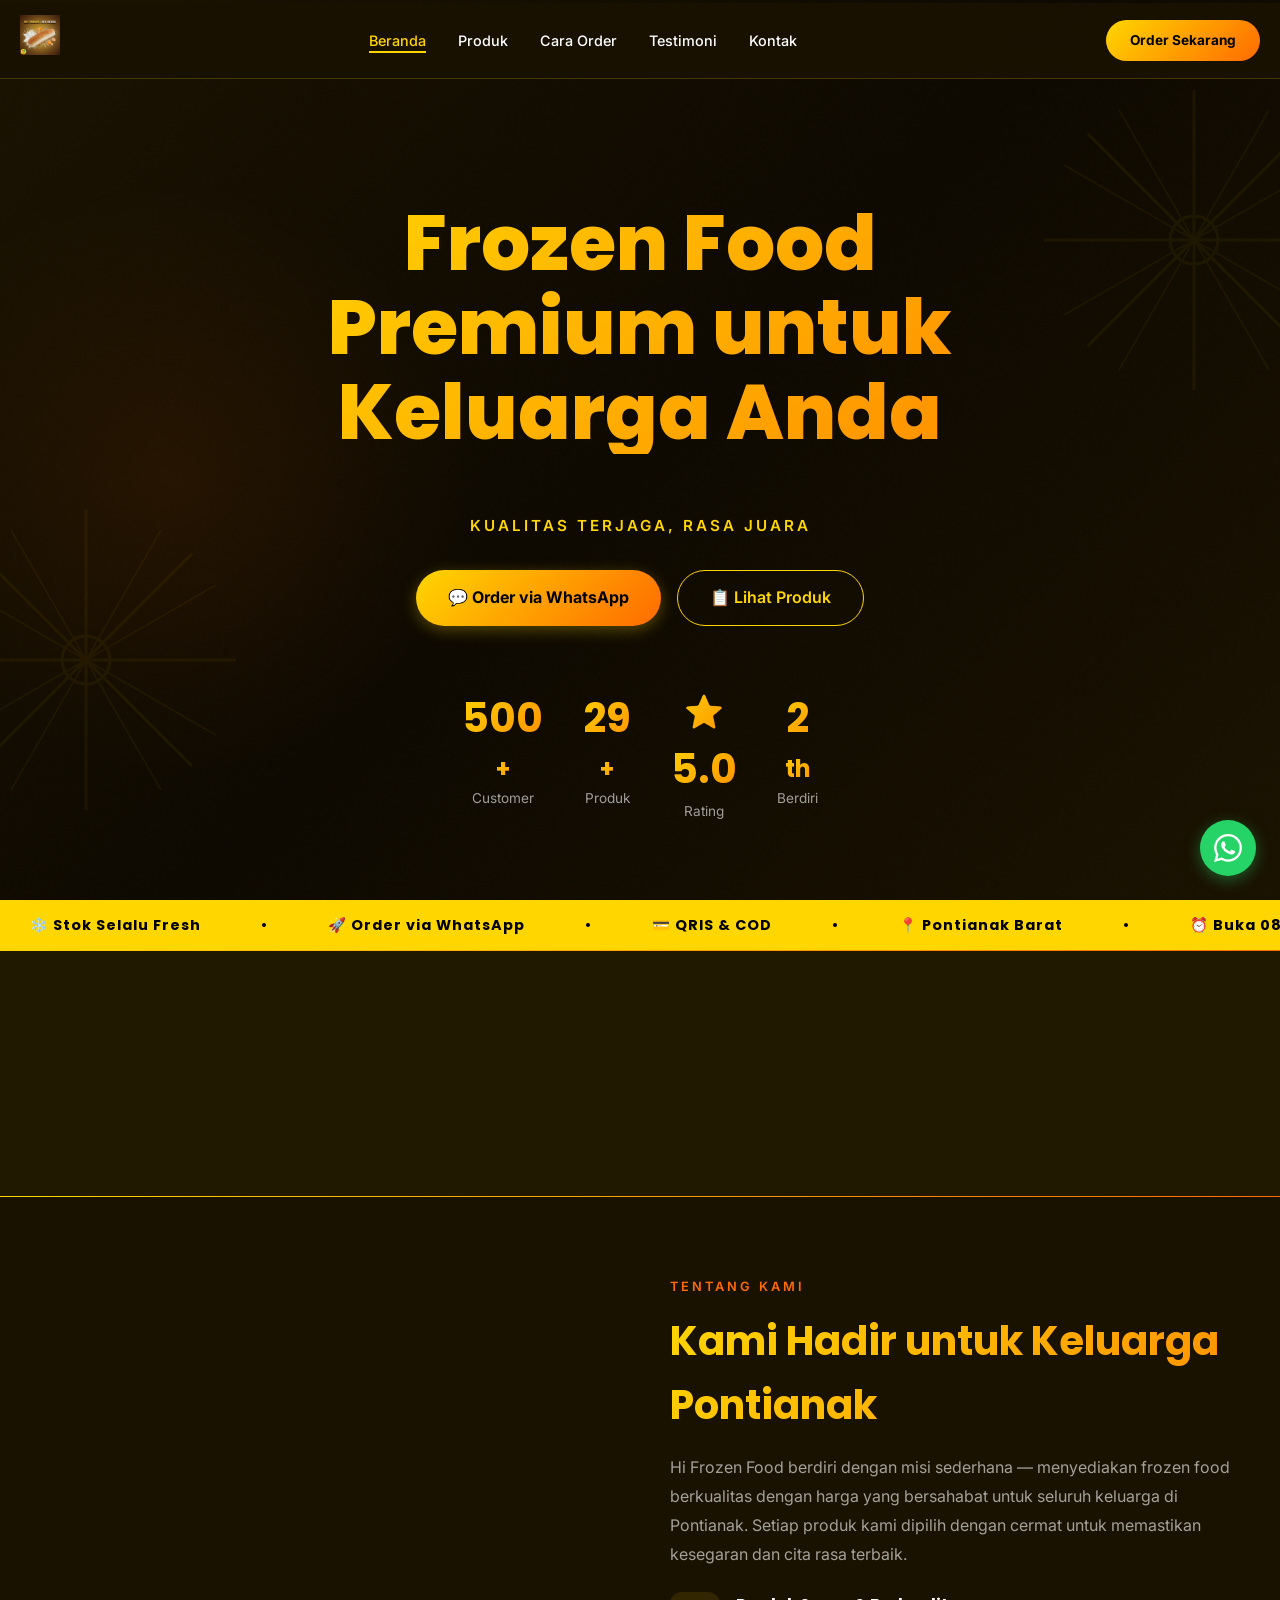
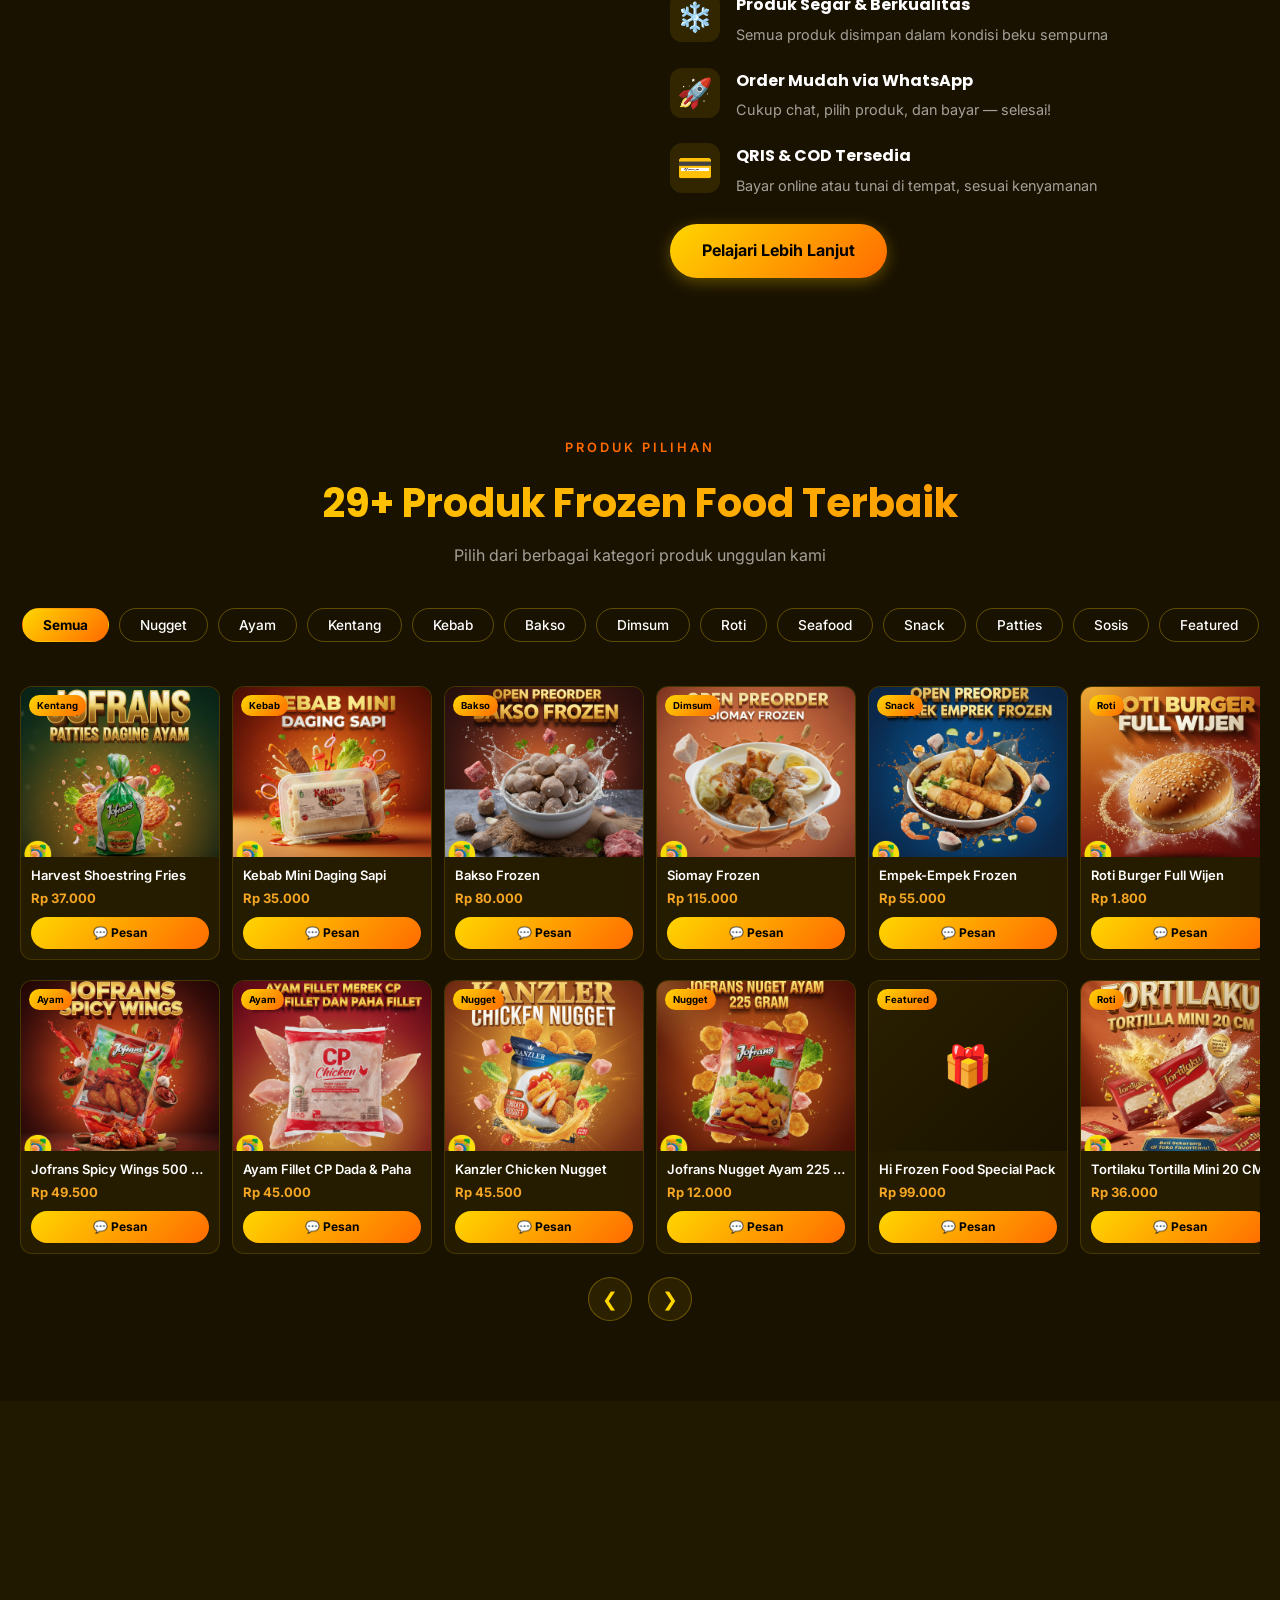
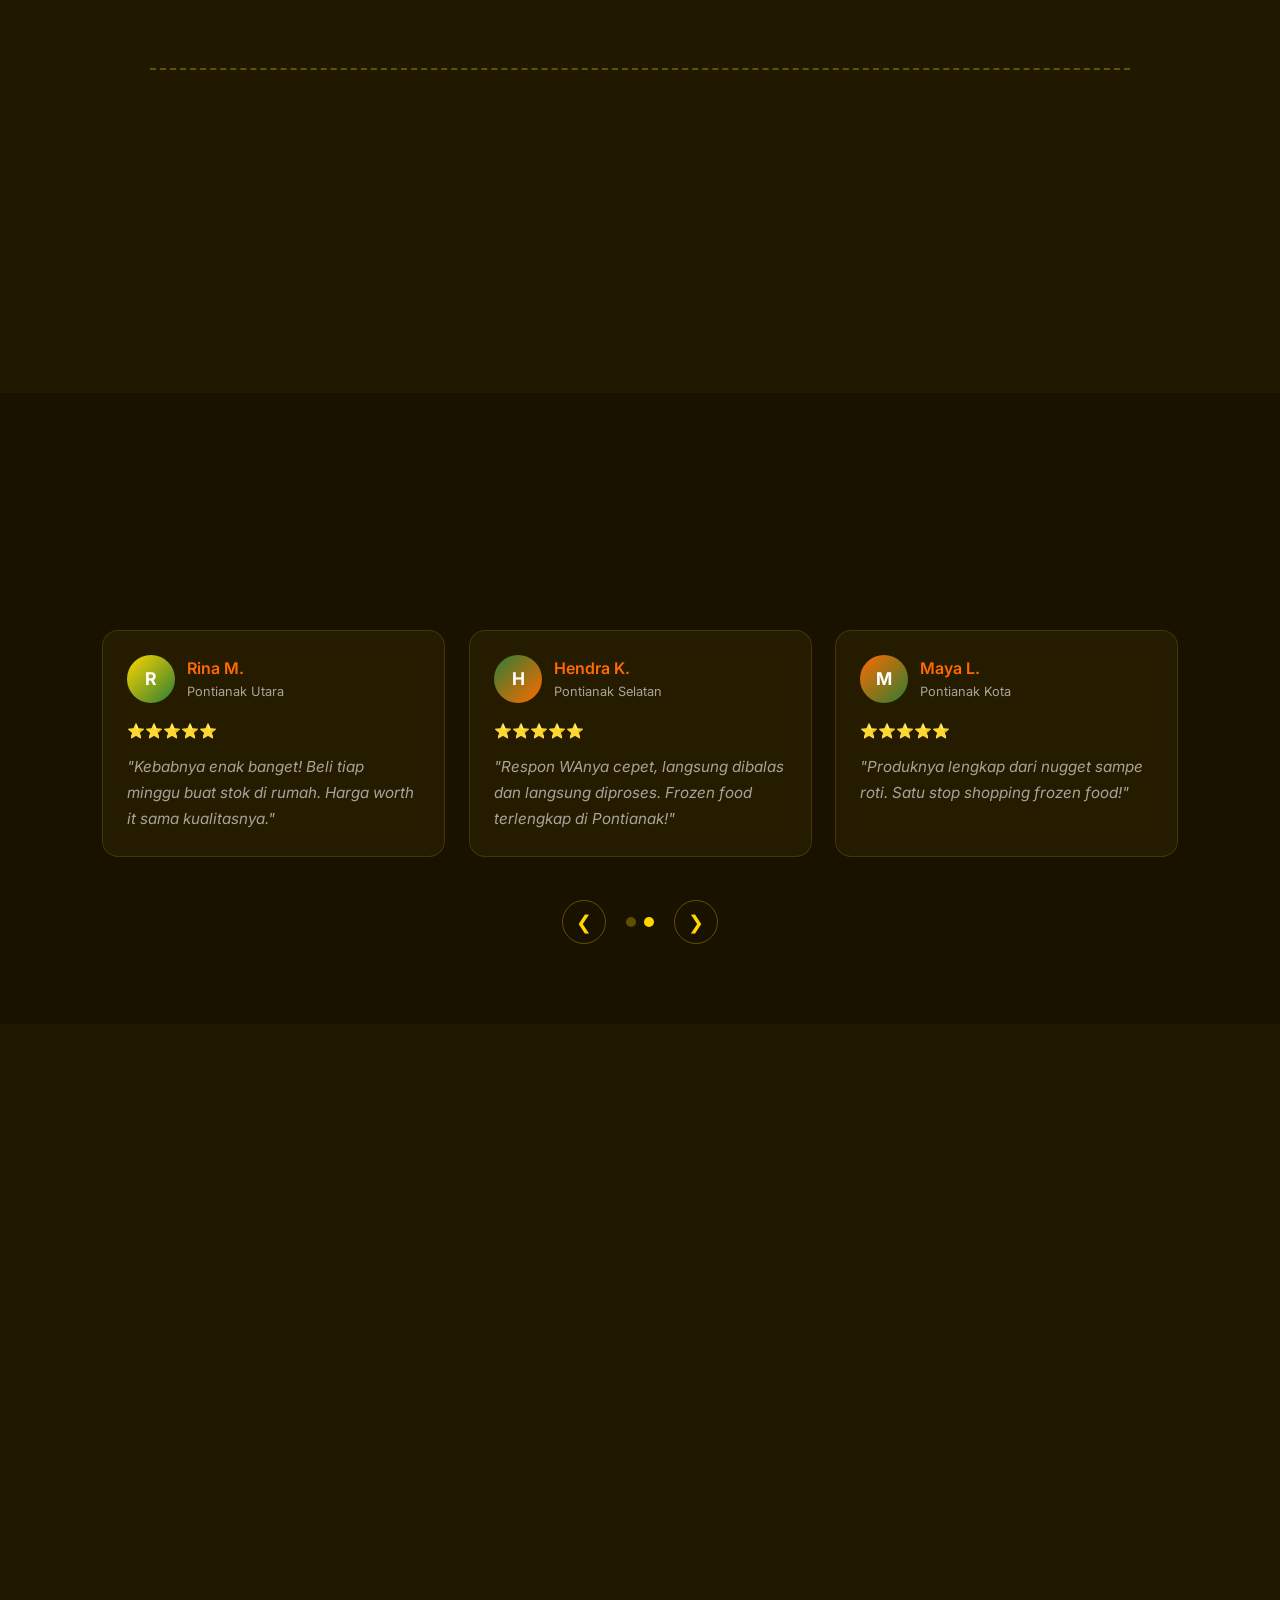
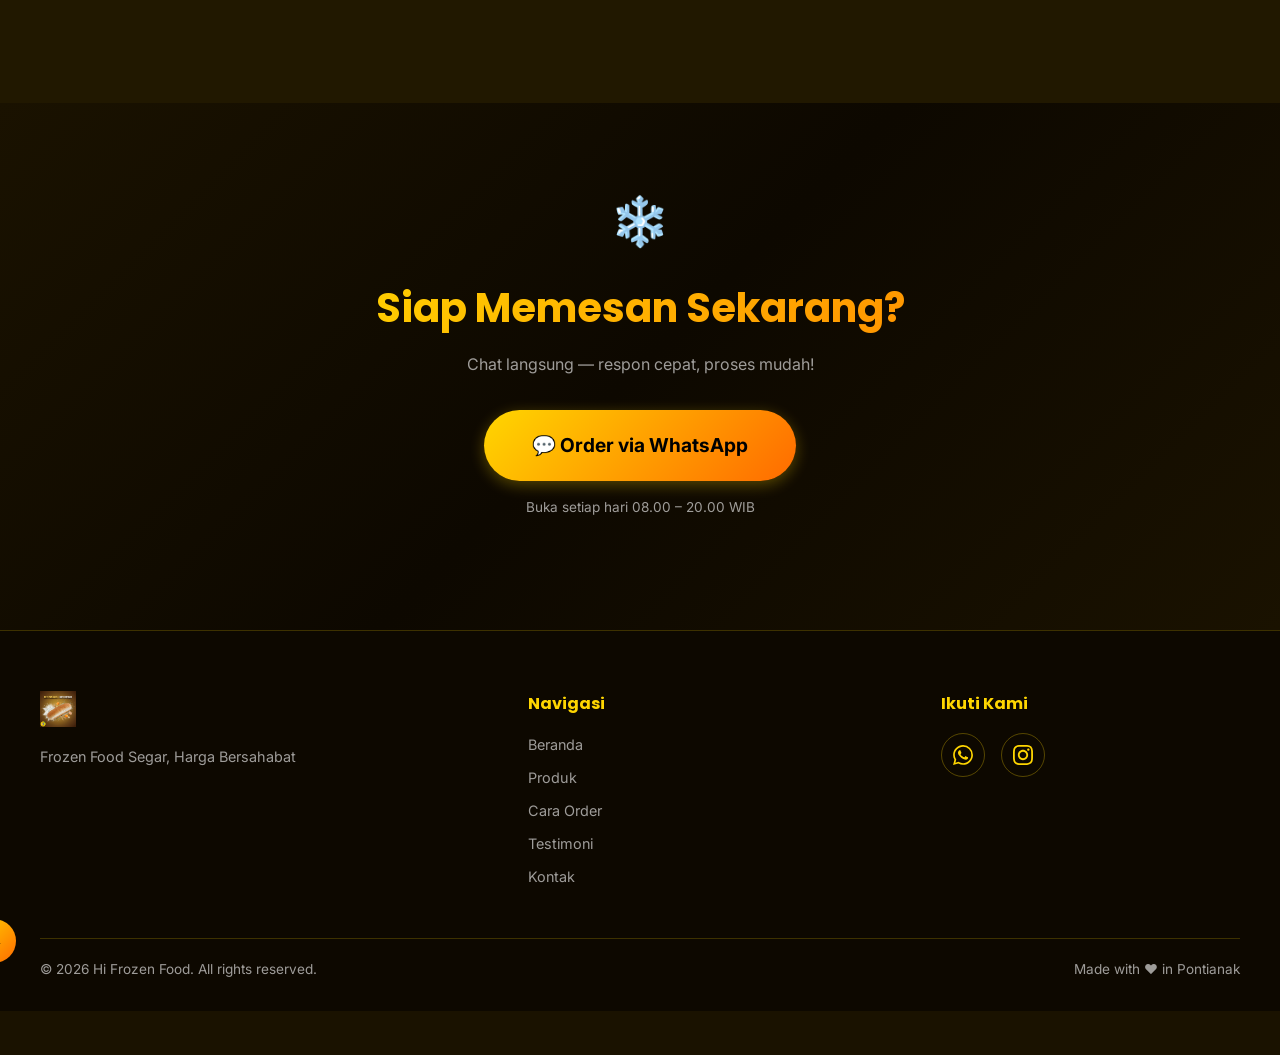
==== index.html @ d36ede6b "feat: initial release Hi Frozen Food website" ====
<!DOCTYPE html>
<html lang="id">
<head>
  <meta charset="UTF-8">
  <meta name="viewport" content="width=device-width, initial-scale=1.0">
  <title>Hi Frozen Food | Frozen Food Segar, Harga Bersahabat — Pontianak</title>
  <meta name="description" content="Hi Frozen Food Pontianak — Frozen food premium segar berkualitas, harga bersahabat. Order via WhatsApp, bayar QRIS atau COD. Buka setiap hari 08.00-20.00 WIB.">
  <meta name="keywords" content="frozen food pontianak, frozen food murah, nugget pontianak, kebab frozen, sosis, dimsum, order whatsapp">
  <meta property="og:title" content="Hi Frozen Food Pontianak">
  <meta property="og:description" content="Frozen Food Premium untuk Keluarga Anda — Segar, Berkualitas, Harga Bersahabat">
  <meta property="og:type" content="website">
  <link rel="canonical" href="https://hifrozenfood.github.io">
  <link rel="icon" href="data:image/svg+xml,<svg xmlns='http://www.w3.org/2000/svg' viewBox='0 0 100 100'><text y='.9em' font-size='90'>❄️</text></svg>">
  <link rel="preconnect" href="https://fonts.googleapis.com">
  <link rel="preconnect" href="https://fonts.gstatic.com" crossorigin>
  <link href="https://fonts.googleapis.com/css2?family=Poppins:wght@600;700;800&family=Inter:wght@400;500&display=swap" rel="stylesheet">
  <link rel="stylesheet" href="assets/css/main.css">
  <link rel="stylesheet" href="assets/css/animations.css">
  <link rel="stylesheet" href="assets/css/navbar.css">
  <link rel="stylesheet" href="assets/css/hero.css">
  <link rel="stylesheet" href="assets/css/about.css">
  <link rel="stylesheet" href="assets/css/products.css">
  <link rel="stylesheet" href="assets/css/howto.css">
  <link rel="stylesheet" href="assets/css/testimonial.css">
  <link rel="stylesheet" href="assets/css/contact.css">
  <link rel="stylesheet" href="assets/css/footer.css">

</head>

<body>

  <!-- Scroll Progress Bar -->
  <div class="scroll-progress" id="scrollProgress"></div>

  <!-- Loading Screen -->
  <div class="loading-screen" id="loadingScreen">
    <div class="loading-logo"><img src="assets/images/logo.png" alt="Hi Frozen Food"></div>
    <div class="loading-bar-track">
      <div class="loading-bar-fill"></div>
    </div>
  </div>

  <!-- Mobile Menu -->
  <div class="mobile-menu" id="mobileMenu">
    <a href="#hero" onclick="closeMobileMenu()">Beranda</a>
    <a href="#produk" onclick="closeMobileMenu()">Produk</a>
    <a href="#caraorder" onclick="closeMobileMenu()">Cara Order</a>
    <a href="#testimoni" onclick="closeMobileMenu()">Testimoni</a>
    <a href="#kontak" onclick="closeMobileMenu()">Kontak</a>
    <a class="nav-cta" href="https://wa.me/6285245585908?text=Halo%20Hi%20Frozen%20Food!%20Saya%20mau%20pesan" target="_blank" onclick="closeMobileMenu()">Order Sekarang</a>
  </div>

  <!-- Navbar -->
  <nav class="navbar" id="navbar">
    <div class="container">
      <a href="#hero" class="nav-logo"><img src="assets/images/logo.png" alt="Hi Frozen Food"></a>
      <ul class="nav-menu">
        <li><a href="#hero" class="active">Beranda</a></li>
        <li><a href="#produk">Produk</a></li>
        <li><a href="#caraorder">Cara Order</a></li>
        <li><a href="#testimoni">Testimoni</a></li>
        <li><a href="#kontak">Kontak</a></li>
      </ul>
      <a class="nav-cta" href="https://wa.me/6285245585908?text=Halo%20Hi%20Frozen%20Food!%20Saya%20mau%20pesan" target="_blank">Order Sekarang</a>
      <div class="hamburger" id="hamburger" onclick="toggleMobileMenu()">
        <span></span>
        <span></span>
        <span></span>
      </div>
    </div>
  </nav>

  <!-- Hero Section -->
  <section class="hero" id="hero">
    <!-- Snowflakes -->
    <svg class="snowflake-decor top-right" viewBox="0 0 100 100" fill="none" xmlns="http://www.w3.org/2000/svg">
      <path d="M50 0v100M0 50h100M14.6 14.6l70.7 70.7M85.3 14.6L14.6 85.3" stroke="#FFD600" stroke-width="1"/>
      <path d="M25 6.7l25 43.3M75 6.7L50 50M93.3 25L50 50M93.3 75L50 50M75 93.3L50 50M25 93.3l25-43.3M6.7 75l43.3-25M6.7 25l43.3 25" stroke="#FFD600" stroke-width="0.5"/>
      <circle cx="50" cy="50" r="8" stroke="#FFD600" stroke-width="1"/>
    </svg>
    <svg class="snowflake-decor bottom-left" viewBox="0 0 100 100" fill="none" xmlns="http://www.w3.org/2000/svg">
      <path d="M50 0v100M0 50h100M14.6 14.6l70.7 70.7M85.3 14.6L14.6 85.3" stroke="#FFD600" stroke-width="1"/>
      <path d="M25 6.7l25 43.3M75 6.7L50 50M93.3 25L50 50M93.3 75L50 50M75 93.3L50 50M25 93.3l25-43.3M6.7 75l43.3-25M6.7 25l43.3 25" stroke="#FFD600" stroke-width="0.5"/>
      <circle cx="50" cy="50" r="8" stroke="#FFD600" stroke-width="1"/>
    </svg>

    <!-- Particles -->
    <div class="particles-container" id="particles"></div>

    <!-- Hero Content -->
    <div class="hero-content">
      <div class="hero-badge">🏪 Pontianak's Trusted Frozen Food</div>
      <h1>Frozen Food Premium untuk Keluarga Anda</h1>
      <p class="hero-sub" id="heroTagline">Frozen Food Segar, Harga Bersahabat</p>
      <p class="hero-sub2">KUALITAS TERJAGA, RASA JUARA</p>
      <div class="hero-buttons">
        <a class="btn-primary" href="https://wa.me/6285245585908?text=Halo%20Hi%20Frozen%20Food!%20Saya%20mau%20pesan" target="_blank">💬 Order via WhatsApp</a>
        <a class="btn-secondary" href="#produk">📋 Lihat Produk</a>
      </div>
    </div>

    <!-- Hero Stats -->
    <div class="hero-stats">
      <div class="hero-stat">
        <span class="hero-stat-number" data-target="500">0</span><span class="hero-stat-number hero-stat-suffix">+</span>
        <div class="hero-stat-label">Customer</div>
      </div>
      <div class="hero-stat">
        <span class="hero-stat-number" data-target="29">0</span><span class="hero-stat-number hero-stat-suffix">+</span>
        <div class="hero-stat-label">Produk</div>
      </div>
      <div class="hero-stat">
        <span class="hero-stat-number hero-stat-icon">⭐ </span><span class="hero-stat-number" data-target="5" data-decimal="true">0</span>
        <div class="hero-stat-label">Rating</div>
      </div>
      <div class="hero-stat">
        <span class="hero-stat-number" data-target="2">0</span><span class="hero-stat-number hero-stat-suffix">th</span>
        <div class="hero-stat-label">Berdiri</div>
      </div>
    </div>
  </section>

  <!-- Promo Marquee -->
  <div class="marquee">
    <div class="marquee-track">
      <span class="marquee-item">❄️ Stok Selalu Fresh</span>
      <span class="marquee-item">•</span>
      <span class="marquee-item">🚀 Order via WhatsApp</span>
      <span class="marquee-item">•</span>
      <span class="marquee-item">💳 QRIS & COD</span>
      <span class="marquee-item">•</span>
      <span class="marquee-item">📍 Pontianak Barat</span>
      <span class="marquee-item">•</span>
      <span class="marquee-item">⏰ Buka 08.00-20.00</span>
      <span class="marquee-item">•</span>
      <span class="marquee-item">⭐ Rating 5.0</span>
      <span class="marquee-item">•</span>
      <span class="marquee-item">❄️ Stok Selalu Fresh</span>
      <span class="marquee-item">•</span>
      <span class="marquee-item">🚀 Order via WhatsApp</span>
      <span class="marquee-item">•</span>
      <span class="marquee-item">💳 QRIS & COD</span>
      <span class="marquee-item">•</span>
      <span class="marquee-item">📍 Pontianak Barat</span>
      <span class="marquee-item">•</span>
      <span class="marquee-item">⏰ Buka 08.00-20.00</span>
      <span class="marquee-item">•</span>
      <span class="marquee-item">⭐ Rating 5.0</span>
      <span class="marquee-item">•</span>
    </div>
  </div>

  <!-- Stats / Social Proof -->
  <section class="stats-section" id="stats">
    <div class="stats-grid">
      <div class="stat-item reveal">
        <span class="stat-number" data-target="500">0</span>
        <div class="stat-label">Customer Puas</div>
      </div>
      <div class="stat-item reveal">
        <span class="stat-number" data-target="29">0</span>
        <div class="stat-label">Produk Tersedia</div>
      </div>
      <div class="stat-item reveal">
        <span class="stat-number stat-star">⭐ </span><span class="stat-number stat-inline" data-target="5" data-decimal="true">0</span>
        <div class="stat-label">Rating Google</div>
      </div>
      <div class="stat-item reveal">
        <span class="stat-number" data-target="2">0</span>
        <div class="stat-label">Tahun Berdiri</div>
      </div>
    </div>
  </section>

  <!-- Tentang Kami -->
  <section class="about-section" id="tentang">
    <div class="container">
      <div class="about-visual">
        <div class="about-card-float card-1 reveal">
          <img src="assets/images/1.png" alt="Harvest Shoestring Fries" loading="lazy">
        </div>
        <div class="about-card-float card-2 reveal">
          <img src="assets/images/4.png" alt="Kebab Mini" loading="lazy">
        </div>
        <div class="about-card-float card-3 reveal">
          <img src="assets/images/14.png" alt="Ayam Fillet" loading="lazy">
        </div>
      </div>
      <div class="about-content reveal">
        <span class="section-label">Tentang Kami</span>
        <h2>Kami Hadir untuk Keluarga Pontianak</h2>
        <p>Hi Frozen Food berdiri dengan misi sederhana — menyediakan frozen food berkualitas dengan harga yang bersahabat untuk seluruh keluarga di Pontianak. Setiap produk kami dipilih dengan cermat untuk memastikan kesegaran dan cita rasa terbaik.</p>
        <div class="about-features">
          <div class="about-feature">
            <div class="about-feature-icon">❄️</div>
            <div>
              <h4>Produk Segar & Berkualitas</h4>
              <p>Semua produk disimpan dalam kondisi beku sempurna</p>
            </div>
          </div>
          <div class="about-feature">
            <div class="about-feature-icon">🚀</div>
            <div>
              <h4>Order Mudah via WhatsApp</h4>
              <p>Cukup chat, pilih produk, dan bayar — selesai!</p>
            </div>
          </div>
          <div class="about-feature">
            <div class="about-feature-icon">💳</div>
            <div>
              <h4>QRIS & COD Tersedia</h4>
              <p>Bayar online atau tunai di tempat, sesuai kenyamanan</p>
            </div>
          </div>
        </div>
        <br>
        <a class="btn-primary" href="#produk">Pelajari Lebih Lanjut</a>
      </div>
    </div>
  </section>

  <!-- Produk Kami -->
  <section class="products-section" id="produk">
    <div class="container">
      <div class="section-header reveal">
        <span class="section-label">Produk Pilihan</span>
        <h2>29+ Produk Frozen Food Terbaik</h2>
        <p class="section-sub">Pilih dari berbagai kategori produk unggulan kami</p>
      </div>

      <div class="filter-tabs reveal">
        <button class="filter-tab active" data-filter="all">Semua</button>
        <button class="filter-tab" data-filter="nugget">Nugget</button>
        <button class="filter-tab" data-filter="ayam">Ayam</button>
        <button class="filter-tab" data-filter="kentang">Kentang</button>
        <button class="filter-tab" data-filter="kebab">Kebab</button>
        <button class="filter-tab" data-filter="bakso">Bakso</button>
        <button class="filter-tab" data-filter="dimsum">Dimsum</button>
        <button class="filter-tab" data-filter="roti">Roti</button>
        <button class="filter-tab" data-filter="seafood">Seafood</button>
        <button class="filter-tab" data-filter="snack">Snack</button>
        <button class="filter-tab" data-filter="patties">Patties</button>
        <button class="filter-tab" data-filter="sosis">Sosis</button>
        <button class="filter-tab" data-filter="featured">Featured</button>
      </div>

      <div class="product-grid" id="productGrid">
        <div class="product-row" id="productRow1">
        <!-- Product 1 -->
        <div class="product-card reveal" data-category="kentang">
          <div class="product-image-wrap">
            <img src="assets/images/1.png" alt="Harvest Shoestring Fries" loading="lazy">
            <span class="product-badge">Kentang</span>
            <div class="product-overlay">
              <a class="product-overlay-btn" href="https://wa.me/6285245585908?text=Halo%20Hi%20Frozen%20Food!%20Saya%20mau%20pesan%20Harvest%20Shoestring%20Fries" target="_blank">Pesan Sekarang</a>
            </div>
          </div>
          <div class="product-name">Harvest Shoestring Fries</div>
          <div class="product-price">Rp 37.000</div>
          <a class="product-btn" href="https://wa.me/6285245585908?text=Halo%20Hi%20Frozen%20Food!%20Saya%20mau%20pesan%20Harvest%20Shoestring%20Fries" target="_blank">💬 Pesan</a>
        </div>

        <!-- Product 2 -->
        <div class="product-card reveal" data-category="kebab">
          <div class="product-image-wrap">
            <img src="assets/images/4.png" alt="Kebab Mini Daging Sapi" loading="lazy">
            <span class="product-badge">Kebab</span>
            <div class="product-overlay">
              <a class="product-overlay-btn" href="https://wa.me/6285245585908?text=Halo%20Hi%20Frozen%20Food!%20Saya%20mau%20pesan%20Kebab%20Mini%20Daging%20Sapi" target="_blank">Pesan Sekarang</a>
            </div>
          </div>
          <div class="product-name">Kebab Mini Daging Sapi</div>
          <div class="product-price">Rp 35.000</div>
          <a class="product-btn" href="https://wa.me/6285245585908?text=Halo%20Hi%20Frozen%20Food!%20Saya%20mau%20pesan%20Kebab%20Mini%20Daging%20Sapi" target="_blank">💬 Pesan</a>
        </div>

        <!-- Product 3 -->
        <div class="product-card reveal" data-category="bakso">
          <div class="product-image-wrap">
            <img src="assets/images/13.png" alt="Bakso Frozen" loading="lazy">
            <span class="product-badge">Bakso</span>
            <div class="product-overlay">
              <a class="product-overlay-btn" href="https://wa.me/6285245585908?text=Halo%20Hi%20Frozen%20Food!%20Saya%20mau%20pesan%20Bakso%20Frozen" target="_blank">Pesan Sekarang</a>
            </div>
          </div>
          <div class="product-name">Bakso Frozen</div>
          <div class="product-price">Rp 80.000</div>
          <a class="product-btn" href="https://wa.me/6285245585908?text=Halo%20Hi%20Frozen%20Food!%20Saya%20mau%20pesan%20Bakso%20Frozen" target="_blank">💬 Pesan</a>
        </div>

        <!-- Product 4 -->
        <div class="product-card reveal" data-category="dimsum">
          <div class="product-image-wrap">
            <img src="assets/images/12.png" alt="Siomay Frozen" loading="lazy">
            <span class="product-badge">Dimsum</span>
            <div class="product-overlay">
              <a class="product-overlay-btn" href="https://wa.me/6285245585908?text=Halo%20Hi%20Frozen%20Food!%20Saya%20mau%20pesan%20Siomay%20Frozen" target="_blank">Pesan Sekarang</a>
            </div>
          </div>
          <div class="product-name">Siomay Frozen</div>
          <div class="product-price">Rp 115.000</div>
          <a class="product-btn" href="https://wa.me/6285245585908?text=Halo%20Hi%20Frozen%20Food!%20Saya%20mau%20pesan%20Siomay%20Frozen" target="_blank">💬 Pesan</a>
        </div>

        <!-- Product 5 -->
        <div class="product-card reveal" data-category="snack">
          <div class="product-image-wrap">
            <img src="assets/images/11.png" alt="Empek-Empek Frozen" loading="lazy">
            <span class="product-badge">Snack</span>
            <div class="product-overlay">
              <a class="product-overlay-btn" href="https://wa.me/6285245585908?text=Halo%20Hi%20Frozen%20Food!%20Saya%20mau%20pesan%20Empek-Empek%20Frozen" target="_blank">Pesan Sekarang</a>
            </div>
          </div>
          <div class="product-name">Empek-Empek Frozen</div>
          <div class="product-price">Rp 55.000</div>
          <a class="product-btn" href="https://wa.me/6285245585908?text=Halo%20Hi%20Frozen%20Food!%20Saya%20mau%20pesan%20Empek-Empek%20Frozen" target="_blank">💬 Pesan</a>
        </div>

        <!-- Product 6 -->
        <div class="product-card reveal" data-category="roti">
          <div class="product-image-wrap">
            <img src="assets/images/9.png" alt="Roti Burger Full Wijen" loading="lazy">
            <span class="product-badge">Roti</span>
            <div class="product-overlay">
              <a class="product-overlay-btn" href="https://wa.me/6285245585908?text=Halo%20Hi%20Frozen%20Food!%20Saya%20mau%20pesan%20Roti%20Burger%20Full%20Wijen" target="_blank">Pesan Sekarang</a>
            </div>
          </div>
          <div class="product-name">Roti Burger Full Wijen</div>
          <div class="product-price">Rp 1.800</div>
          <a class="product-btn" href="https://wa.me/6285245585908?text=Halo%20Hi%20Frozen%20Food!%20Saya%20mau%20pesan%20Roti%20Burger%20Full%20Wijen" target="_blank">💬 Pesan</a>
        </div>

        <!-- Product 7 -->
        <div class="product-card reveal" data-category="roti">
          <div class="product-image-wrap">
            <img src="assets/images/8.png" alt="Roti Bandung" loading="lazy">
            <span class="product-badge">Roti</span>
            <div class="product-overlay">
              <a class="product-overlay-btn" href="https://wa.me/6285245585908?text=Halo%20Hi%20Frozen%20Food!%20Saya%20mau%20pesan%20Roti%20Bandung" target="_blank">Pesan Sekarang</a>
            </div>
          </div>
          <div class="product-name">Roti Bandung</div>
          <div class="product-price">Rp 9.000</div>
          <a class="product-btn" href="https://wa.me/6285245585908?text=Halo%20Hi%20Frozen%20Food!%20Saya%20mau%20pesan%20Roti%20Bandung" target="_blank">💬 Pesan</a>
        </div>

        <!-- Product 8 -->
        <div class="product-card reveal" data-category="dimsum">
          <div class="product-image-wrap">
            <img src="assets/images/7.png" alt="Akai Dimsum" loading="lazy">
            <span class="product-badge">Dimsum</span>
            <div class="product-overlay">
              <a class="product-overlay-btn" href="https://wa.me/6285245585908?text=Halo%20Hi%20Frozen%20Food!%20Saya%20mau%20pesan%20Akai%20Dimsum" target="_blank">Pesan Sekarang</a>
            </div>
          </div>
          <div class="product-name">Akai Dimsum</div>
          <div class="product-price">Rp 23.000</div>
          <a class="product-btn" href="https://wa.me/6285245585908?text=Halo%20Hi%20Frozen%20Food!%20Saya%20mau%20pesan%20Akai%20Dimsum" target="_blank">💬 Pesan</a>
        </div>

        <!-- Product 9 -->
        <div class="product-card reveal" data-category="kentang">
          <div class="product-image-wrap">
            <img src="assets/images/6.png" alt="Harvest Crinkle Cut" loading="lazy">
            <span class="product-badge">Kentang</span>
            <div class="product-overlay">
              <a class="product-overlay-btn" href="https://wa.me/6285245585908?text=Halo%20Hi%20Frozen%20Food!%20Saya%20mau%20pesan%20Harvest%20Crinkle%20Cut" target="_blank">Pesan Sekarang</a>
            </div>
          </div>
          <div class="product-name">Harvest Crinkle Cut</div>
          <div class="product-price">Rp 38.000</div>
          <a class="product-btn" href="https://wa.me/6285245585908?text=Halo%20Hi%20Frozen%20Food!%20Saya%20mau%20pesan%20Harvest%20Crinkle%20Cut" target="_blank">💬 Pesan</a>
        </div>

        <!-- Product 10 -->
        <div class="product-card reveal" data-category="patties">
          <div class="product-image-wrap">
            <div class="product-placeholder">🥩</div>
            <span class="product-badge">Patties</span>
            <div class="product-overlay">
              <a class="product-overlay-btn" href="https://wa.me/6285245585908?text=Halo%20Hi%20Frozen%20Food!%20Saya%20mau%20pesan%20Jofrans%20Patties%20Daging%20Ayam" target="_blank">Pesan Sekarang</a>
            </div>
          </div>
          <div class="product-name">Jofrans Patties Daging Ayam</div>
          <div class="product-price">Rp 43.000</div>
          <a class="product-btn" href="https://wa.me/6285245585908?text=Halo%20Hi%20Frozen%20Food!%20Saya%20mau%20pesan%20Jofrans%20Patties%20Daging%20Ayam" target="_blank">💬 Pesan</a>
        </div>

        <!-- Product 11 -->
        <div class="product-card reveal" data-category="kentang">
          <div class="product-image-wrap">
            <img src="assets/images/24.png" alt="Kentang Crinkle 2.5 KG" loading="lazy">
            <span class="product-badge">Kentang</span>
            <div class="product-overlay">
              <a class="product-overlay-btn" href="https://wa.me/6285245585908?text=Halo%20Hi%20Frozen%20Food!%20Saya%20mau%20pesan%20Kentang%20Crinkle%202.5%20KG" target="_blank">Pesan Sekarang</a>
            </div>
          </div>
          <div class="product-name">Kentang Crinkle 2.5 KG</div>
          <div class="product-price">Rp 90.000</div>
          <a class="product-btn" href="https://wa.me/6285245585908?text=Halo%20Hi%20Frozen%20Food!%20Saya%20mau%20pesan%20Kentang%20Crinkle%202.5%20KG" target="_blank">💬 Pesan</a>
        </div>

        <!-- Product 12 -->
        <div class="product-card reveal" data-category="nugget">
          <div class="product-image-wrap">
            <img src="assets/images/22.png" alt="Kanzler Crispy Nugget Spicy" loading="lazy">
            <span class="product-badge">Nugget</span>
            <div class="product-overlay">
              <a class="product-overlay-btn" href="https://wa.me/6285245585908?text=Halo%20Hi%20Frozen%20Food!%20Saya%20mau%20pesan%20Kanzler%20Crispy%20Nugget%20Spicy" target="_blank">Pesan Sekarang</a>
            </div>
          </div>
          <div class="product-name">Kanzler Crispy Nugget Spicy</div>
          <div class="product-price">Rp 49.000</div>
          <a class="product-btn" href="https://wa.me/6285245585908?text=Halo%20Hi%20Frozen%20Food!%20Saya%20mau%20pesan%20Kanzler%20Crispy%20Nugget%20Spicy" target="_blank">💬 Pesan</a>
        </div>

        <!-- Product 13 -->
        <div class="product-card reveal" data-category="sosis">
          <div class="product-image-wrap">
            <img src="assets/images/20.png" alt="Jofrans Sosis Ayam Mini Koktail" loading="lazy">
            <span class="product-badge">Sosis</span>
            <div class="product-overlay">
              <a class="product-overlay-btn" href="https://wa.me/6285245585908?text=Halo%20Hi%20Frozen%20Food!%20Saya%20mau%20pesan%20Jofrans%20Sosis%20Ayam%20Mini%20Koktail" target="_blank">Pesan Sekarang</a>
            </div>
          </div>
          <div class="product-name">Jofrans Sosis Ayam Mini Koktail</div>
          <div class="product-price">Rp 17.400</div>
          <a class="product-btn" href="https://wa.me/6285245585908?text=Halo%20Hi%20Frozen%20Food!%20Saya%20mau%20pesan%20Jofrans%20Sosis%20Ayam%20Mini%20Koktail" target="_blank">💬 Pesan</a>
        </div>

        <!-- Product 14 -->
        <div class="product-card reveal" data-category="nugget">
          <div class="product-image-wrap">
            <img src="assets/images/17.png" alt="Jofrans Original Chicken Nugget" loading="lazy">
            <span class="product-badge">Nugget</span>
            <div class="product-overlay">
              <a class="product-overlay-btn" href="https://wa.me/6285245585908?text=Halo%20Hi%20Frozen%20Food!%20Saya%20mau%20pesan%20Jofrans%20Original%20Chicken%20Nugget" target="_blank">Pesan Sekarang</a>
            </div>
          </div>
          <div class="product-name">Jofrans Original Chicken Nugget</div>
          <div class="product-price">Rp 24.500</div>
          <a class="product-btn" href="https://wa.me/6285245585908?text=Halo%20Hi%20Frozen%20Food!%20Saya%20mau%20pesan%20Jofrans%20Original%20Chicken%20Nugget" target="_blank">💬 Pesan</a>
        </div>

        <!-- Product 15 -->
        <div class="product-card reveal" data-category="nugget">
          <div class="product-image-wrap">
            <img src="assets/images/16.png" alt="Jofrans Crispy Chicken Nugget" loading="lazy">
            <span class="product-badge">Nugget</span>
            <div class="product-overlay">
              <a class="product-overlay-btn" href="https://wa.me/6285245585908?text=Halo%20Hi%20Frozen%20Food!%20Saya%20mau%20pesan%20Jofrans%20Crispy%20Chicken%20Nugget" target="_blank">Pesan Sekarang</a>
            </div>
          </div>
          <div class="product-name">Jofrans Crispy Chicken Nugget</div>
          <div class="product-price">Rp 24.500</div>
          <a class="product-btn" href="https://wa.me/6285245585908?text=Halo%20Hi%20Frozen%20Food!%20Saya%20mau%20pesan%20Jofrans%20Crispy%20Chicken%20Nugget" target="_blank">💬 Pesan</a>
        </div>
        </div>
        <div class="product-row" id="productRow2">
        <!-- Product 16 -->
        <div class="product-card reveal" data-category="ayam">
          <div class="product-image-wrap">
            <img src="assets/images/15.png" alt="Jofrans Spicy Wings" loading="lazy">
            <span class="product-badge">Ayam</span>
            <div class="product-overlay">
              <a class="product-overlay-btn" href="https://wa.me/6285245585908?text=Halo%20Hi%20Frozen%20Food!%20Saya%20mau%20pesan%20Jofrans%20Spicy%20Wings" target="_blank">Pesan Sekarang</a>
            </div>
          </div>
          <div class="product-name">Jofrans Spicy Wings 500 Gram</div>
          <div class="product-price">Rp 49.500</div>
          <a class="product-btn" href="https://wa.me/6285245585908?text=Halo%20Hi%20Frozen%20Food!%20Saya%20mau%20pesan%20Jofrans%20Spicy%20Wings" target="_blank">💬 Pesan</a>
        </div>

        <!-- Product 17 -->
        <div class="product-card reveal" data-category="ayam">
          <div class="product-image-wrap">
            <img src="assets/images/14.png" alt="Ayam Fillet CP Dada & Paha" loading="lazy">
            <span class="product-badge">Ayam</span>
            <div class="product-overlay">
              <a class="product-overlay-btn" href="https://wa.me/6285245585908?text=Halo%20Hi%20Frozen%20Food!%20Saya%20mau%20pesan%20Ayam%20Fillet%20CP%20Dada%20%26%20Paha" target="_blank">Pesan Sekarang</a>
            </div>
          </div>
          <div class="product-name">Ayam Fillet CP Dada & Paha</div>
          <div class="product-price">Rp 45.000</div>
          <a class="product-btn" href="https://wa.me/6285245585908?text=Halo%20Hi%20Frozen%20Food!%20Saya%20mau%20pesan%20Ayam%20Fillet%20CP%20Dada%20%26%20Paha" target="_blank">💬 Pesan</a>
        </div>

        <!-- Product 18 -->
        <div class="product-card reveal" data-category="nugget">
          <div class="product-image-wrap">
            <img src="assets/images/21.png" alt="Kanzler Chicken Nugget" loading="lazy">
            <span class="product-badge">Nugget</span>
            <div class="product-overlay">
              <a class="product-overlay-btn" href="https://wa.me/6285245585908?text=Halo%20Hi%20Frozen%20Food!%20Saya%20mau%20pesan%20Kanzler%20Chicken%20Nugget" target="_blank">Pesan Sekarang</a>
            </div>
          </div>
          <div class="product-name">Kanzler Chicken Nugget</div>
          <div class="product-price">Rp 45.500</div>
          <a class="product-btn" href="https://wa.me/6285245585908?text=Halo%20Hi%20Frozen%20Food!%20Saya%20mau%20pesan%20Kanzler%20Chicken%20Nugget" target="_blank">💬 Pesan</a>
        </div>

        <!-- Product 19 -->
        <div class="product-card reveal" data-category="nugget">
          <div class="product-image-wrap">
            <img src="assets/images/19.png" alt="Jofrans Nugget Ayam 225 Gram" loading="lazy">
            <span class="product-badge">Nugget</span>
            <div class="product-overlay">
              <a class="product-overlay-btn" href="https://wa.me/6285245585908?text=Halo%20Hi%20Frozen%20Food!%20Saya%20mau%20pesan%20Jofrans%20Nugget%20Ayam%20225%20Gram" target="_blank">Pesan Sekarang</a>
            </div>
          </div>
          <div class="product-name">Jofrans Nugget Ayam 225 Gram</div>
          <div class="product-price">Rp 12.000</div>
          <a class="product-btn" href="https://wa.me/6285245585908?text=Halo%20Hi%20Frozen%20Food!%20Saya%20mau%20pesan%20Jofrans%20Nugget%20Ayam%20225%20Gram" target="_blank">💬 Pesan</a>
        </div>

        <!-- Product 20 -->
        <div class="product-card reveal" data-category="featured">
          <div class="product-image-wrap">
            <div class="product-placeholder">🎁</div>
            <span class="product-badge">Featured</span>
            <div class="product-overlay">
              <a class="product-overlay-btn" href="https://wa.me/6285245585908?text=Halo%20Hi%20Frozen%20Food!%20Saya%20mau%20pesan%20Hi%20Frozen%20Food%20Special%20Pack" target="_blank">Pesan Sekarang</a>
            </div>
          </div>
          <div class="product-name">Hi Frozen Food Special Pack</div>
          <div class="product-price">Rp 99.000</div>
          <a class="product-btn" href="https://wa.me/6285245585908?text=Halo%20Hi%20Frozen%20Food!%20Saya%20mau%20pesan%20Hi%20Frozen%20Food%20Special%20Pack" target="_blank">💬 Pesan</a>
        </div>

        <!-- Product 21 -->
        <div class="product-card reveal" data-category="roti">
          <div class="product-image-wrap">
            <img src="assets/images/25.png" alt="Tortilaku Tortilla Mini 20 CM" loading="lazy">
            <span class="product-badge">Roti</span>
            <div class="product-overlay">
              <a class="product-overlay-btn" href="https://wa.me/6285245585908?text=Halo%20Hi%20Frozen%20Food!%20Saya%20mau%20pesan%20Tortilaku%20Tortilla%20Mini%2020%20CM" target="_blank">Pesan Sekarang</a>
            </div>
          </div>
          <div class="product-name">Tortilaku Tortilla Mini 20 CM</div>
          <div class="product-price">Rp 36.000</div>
          <a class="product-btn" href="https://wa.me/6285245585908?text=Halo%20Hi%20Frozen%20Food!%20Saya%20mau%20pesan%20Tortilaku%20Tortilla%20Mini%2020%20CM" target="_blank">💬 Pesan</a>
        </div>

        <!-- Product 22 -->
        <div class="product-card reveal" data-category="kentang">
          <div class="product-image-wrap">
            <img src="assets/images/5.png" alt="Kentang Shoestring 2.5 KG" loading="lazy">
            <span class="product-badge">Kentang</span>
            <div class="product-overlay">
              <a class="product-overlay-btn" href="https://wa.me/6285245585908?text=Halo%20Hi%20Frozen%20Food!%20Saya%20mau%20pesan%20Kentang%20Shoestring%202.5%20KG" target="_blank">Pesan Sekarang</a>
            </div>
          </div>
          <div class="product-name">Kentang Shoestring 2.5 KG</div>
          <div class="product-price">Rp 87.500</div>
          <a class="product-btn" href="https://wa.me/6285245585908?text=Halo%20Hi%20Frozen%20Food!%20Saya%20mau%20pesan%20Kentang%20Shoestring%202.5%20KG" target="_blank">💬 Pesan</a>
        </div>

        <!-- Product 23 -->
        <div class="product-card reveal" data-category="roti">
          <div class="product-image-wrap">
            <div class="product-placeholder">🌭</div>
            <span class="product-badge">Roti</span>
            <div class="product-overlay">
              <a class="product-overlay-btn" href="https://wa.me/6285245585908?text=Halo%20Hi%20Frozen%20Food!%20Saya%20mau%20pesan%20Roti%20Panjang%20%2F%20Roti%20Hotdog" target="_blank">Pesan Sekarang</a>
            </div>
          </div>
          <div class="product-name">Roti Panjang / Roti Hotdog</div>
          <div class="product-price">Rp 1.800</div>
          <a class="product-btn" href="https://wa.me/6285245585908?text=Halo%20Hi%20Frozen%20Food!%20Saya%20mau%20pesan%20Roti%20Panjang%20%2F%20Roti%20Hotdog" target="_blank">💬 Pesan</a>
        </div>

        <!-- Product 24 -->
        <div class="product-card reveal" data-category="roti">
          <div class="product-image-wrap">
            <img src="assets/images/28.png" alt="Roti Canai" loading="lazy">
            <span class="product-badge">Roti</span>
            <div class="product-overlay">
              <a class="product-overlay-btn" href="https://wa.me/6285245585908?text=Halo%20Hi%20Frozen%20Food!%20Saya%20mau%20pesan%20Roti%20Canai" target="_blank">Pesan Sekarang</a>
            </div>
          </div>
          <div class="product-name">Roti Canai</div>
          <div class="product-price">Rp 15.000</div>
          <a class="product-btn" href="https://wa.me/6285245585908?text=Halo%20Hi%20Frozen%20Food!%20Saya%20mau%20pesan%20Roti%20Canai" target="_blank">💬 Pesan</a>
        </div>

        <!-- Product 25 -->
        <div class="product-card reveal" data-category="roti">
          <div class="product-image-wrap">
            <img src="assets/images/27.png" alt="Tortilaku Tortilla Besar 25 CM" loading="lazy">
            <span class="product-badge">Roti</span>
            <div class="product-overlay">
              <a class="product-overlay-btn" href="https://wa.me/6285245585908?text=Halo%20Hi%20Frozen%20Food!%20Saya%20mau%20pesan%20Tortilaku%20Tortilla%20Besar%2025%20CM" target="_blank">Pesan Sekarang</a>
            </div>
          </div>
          <div class="product-name">Tortilaku Tortilla Besar 25 CM</div>
          <div class="product-price">Rp 45.000</div>
          <a class="product-btn" href="https://wa.me/6285245585908?text=Halo%20Hi%20Frozen%20Food!%20Saya%20mau%20pesan%20Tortilaku%20Tortilla%20Besar%2025%20CM" target="_blank">💬 Pesan</a>
        </div>

        <!-- Product 26 -->
        <div class="product-card reveal" data-category="seafood">
          <div class="product-image-wrap">
            <img src="assets/images/26.png" alt="Cadera Ebi Furai" loading="lazy">
            <span class="product-badge">Seafood</span>
            <div class="product-overlay">
              <a class="product-overlay-btn" href="https://wa.me/6285245585908?text=Halo%20Hi%20Frozen%20Food!%20Saya%20mau%20pesan%20Cadera%20Ebi%20Furai" target="_blank">Pesan Sekarang</a>
            </div>
          </div>
          <div class="product-name">Cadera Ebi Furai</div>
          <div class="product-price">Rp 45.000</div>
          <a class="product-btn" href="https://wa.me/6285245585908?text=Halo%20Hi%20Frozen%20Food!%20Saya%20mau%20pesan%20Cadera%20Ebi%20Furai" target="_blank">💬 Pesan</a>
        </div>
        <!-- Product 27 -->
        <div class="product-card reveal" data-category="kebab">
          <div class="product-image-wrap">
            <div class="product-placeholder">🌯</div>
            <span class="product-badge">Kebab</span>
            <div class="product-overlay">
              <a class="product-overlay-btn" href="https://wa.me/6285245585908?text=Halo%20Hi%20Frozen%20Food!%20Saya%20mau%20pesan%20Kebab%20Ayam" target="_blank">Pesan Sekarang</a>
            </div>
          </div>
          <div class="product-name">Kebab Ayam</div>
          <div class="product-price">Rp 30.000</div>
          <a class="product-btn" href="https://wa.me/6285245585908?text=Halo%20Hi%20Frozen%20Food!%20Saya%20mau%20pesan%20Kebab%20Ayam" target="_blank">💬 Pesan</a>
        </div>

        <!-- Product 28 -->
        <div class="product-card reveal" data-category="patties">
          <div class="product-image-wrap">
            <div class="product-placeholder">🥩</div>
            <span class="product-badge">Patties</span>
            <div class="product-overlay">
              <a class="product-overlay-btn" href="https://wa.me/6285245585908?text=Halo%20Hi%20Frozen%20Food!%20Saya%20mau%20pesan%20Jofrans%20Patties%20Daging%20Sapi" target="_blank">Pesan Sekarang</a>
            </div>
          </div>
          <div class="product-name">Jofrans Patties Daging Sapi</div>
          <div class="product-price">Rp 51.000</div>
          <a class="product-btn" href="https://wa.me/6285245585908?text=Halo%20Hi%20Frozen%20Food!%20Saya%20mau%20pesan%20Jofrans%20Patties%20Daging%20Sapi" target="_blank">💬 Pesan</a>
        </div>

        <!-- Product 29 -->
        <div class="product-card reveal" data-category="snack">
          <div class="product-image-wrap">
            <div class="product-placeholder">🥮</div>
            <span class="product-badge">Snack</span>
            <div class="product-overlay">
              <a class="product-overlay-btn" href="https://wa.me/6285245585908?text=Halo%20Hi%20Frozen%20Food!%20Saya%20mau%20pesan%20Risol%20Mayo" target="_blank">Pesan Sekarang</a>
            </div>
          </div>
          <div class="product-name">Risol Mayo</div>
          <div class="product-price">Rp 3.500</div>
          <a class="product-btn" href="https://wa.me/6285245585908?text=Halo%20Hi%20Frozen%20Food!%20Saya%20mau%20pesan%20Risol%20Mayo" target="_blank">💬 Pesan</a>
        </div>
        </div>
      </div>
      <div class="product-nav">
        <button class="product-nav-btn" id="productNavPrev" aria-label="Produk sebelumnya">&#10094;</button>
        <button class="product-nav-btn" id="productNavNext" aria-label="Produk berikutnya">&#10095;</button>
      </div>
    </div>
  </section>

  <!-- Cara Order -->
  <section class="order-section" id="caraorder">
    <div class="container">
      <div class="section-header reveal">
        <span class="section-label">Cara Order</span>
        <h2>Cara Order Mudah</h2>
      </div>
      <div class="order-timeline">
        <div class="order-step reveal">
          <div class="order-step-num">1</div>
          <div class="order-step-card">
            <span class="icon">💬</span>
            <h4>Chat WhatsApp</h4>
            <p>Hubungi kami langsung via WhatsApp kapan saja</p>
          </div>
        </div>
        <div class="order-step reveal">
          <div class="order-step-num">2</div>
          <div class="order-step-card">
            <span class="icon">📋</span>
            <h4>Pilih Produk</h4>
            <p>Pilih dari 29+ produk frozen food pilihan kami</p>
          </div>
        </div>
        <div class="order-step reveal">
          <div class="order-step-num">3</div>
          <div class="order-step-card">
            <span class="icon">💳</span>
            <h4>Bayar Mudah</h4>
            <p>QRIS otomatis dikirim bot, atau pilih COD</p>
          </div>
        </div>
        <div class="order-step reveal">
          <div class="order-step-num">4</div>
          <div class="order-step-card">
            <span class="icon">📦</span>
            <h4>Pesanan Siap!</h4>
            <p>Ambil di toko atau kami siapkan untuk pengiriman</p>
          </div>
        </div>
      </div>
    </div>
  </section>

  <!-- Testimoni -->
  <section class="testi-section" id="testimoni">
    <div class="container">
      <div class="section-header reveal">
        <span class="section-label">Testimoni</span>
        <h2>Kata Mereka</h2>
      </div>
      <div class="testi-carousel" id="testiCarousel">
        <div class="testi-track" id="testiTrack">
          <!-- Testimonial 1 -->
          <div class="testi-card">
            <div class="testi-card-inner">
              <div class="testi-header">
                <div class="testi-avatar testi-avatar-1">S</div>
                <div>
                  <div class="testi-name">Sari R.</div>
                  <div class="testi-location">Pontianak</div>
                </div>
              </div>
              <div class="testi-stars">⭐⭐⭐⭐⭐</div>
              <div class="testi-text">"Nuggetnya fresh banget, anak-anak langsung suka! Order via WA gampang, bayar QRIS langsung selesai."</div>
            </div>
          </div>
          <!-- Testimonial 2 -->
          <div class="testi-card">
            <div class="testi-card-inner">
              <div class="testi-header">
                <div class="testi-avatar testi-avatar-2">B</div>
                <div>
                  <div class="testi-name">Budi S.</div>
                  <div class="testi-location">Pontianak Barat</div>
                </div>
              </div>
              <div class="testi-stars">⭐⭐⭐⭐⭐</div>
              <div class="testi-text">"Stok selalu lengkap, harga bersaing. Udah jadi langganan tetap di sini buat kebutuhan frozen food."</div>
            </div>
          </div>
          <!-- Testimonial 3 -->
          <div class="testi-card">
            <div class="testi-card-inner">
              <div class="testi-header">
                <div class="testi-avatar testi-avatar-3">D</div>
                <div>
                  <div class="testi-name">Dewi A.</div>
                  <div class="testi-location">Siantan</div>
                </div>
              </div>
              <div class="testi-stars">⭐⭐⭐⭐⭐</div>
              <div class="testi-text">"Praktis banget! QR langsung dikirim di chat WA, tinggal scan dan bayar. Recommended!"</div>
            </div>
          </div>
          <!-- Testimonial 4 -->
          <div class="testi-card">
            <div class="testi-card-inner">
              <div class="testi-header">
                <div class="testi-avatar testi-avatar-4">R</div>
                <div>
                  <div class="testi-name">Rina M.</div>
                  <div class="testi-location">Pontianak Utara</div>
                </div>
              </div>
              <div class="testi-stars">⭐⭐⭐⭐⭐</div>
              <div class="testi-text">"Kebabnya enak banget! Beli tiap minggu buat stok di rumah. Harga worth it sama kualitasnya."</div>
            </div>
          </div>
          <!-- Testimonial 5 -->
          <div class="testi-card">
            <div class="testi-card-inner">
              <div class="testi-header">
                <div class="testi-avatar testi-avatar-5">H</div>
                <div>
                  <div class="testi-name">Hendra K.</div>
                  <div class="testi-location">Pontianak Selatan</div>
                </div>
              </div>
              <div class="testi-stars">⭐⭐⭐⭐⭐</div>
              <div class="testi-text">"Respon WAnya cepet, langsung dibalas dan langsung diproses. Frozen food terlengkap di Pontianak!"</div>
            </div>
          </div>
          <!-- Testimonial 6 -->
          <div class="testi-card">
            <div class="testi-card-inner">
              <div class="testi-header">
                <div class="testi-avatar testi-avatar-6">M</div>
                <div>
                  <div class="testi-name">Maya L.</div>
                  <div class="testi-location">Pontianak Kota</div>
                </div>
              </div>
              <div class="testi-stars">⭐⭐⭐⭐⭐</div>
              <div class="testi-text">"Produknya lengkap dari nugget sampe roti. Satu stop shopping frozen food!"</div>
            </div>
          </div>
        </div>
        <div class="testi-nav">
          <button class="testi-arrow" id="testiPrev">&#10094;</button>
          <div class="testi-dots" id="testiDots"></div>
          <button class="testi-arrow" id="testiNext">&#10095;</button>
        </div>
      </div>
    </div>
  </section>

  <!-- Lokasi & Kontak -->
  <section class="contact-section" id="kontak">
    <div class="container">
      <div class="contact-info-card reveal">
        <h3>Hubungi Kami</h3>
        <div class="contact-item">
          <span class="icon">📍</span>
          <div>
            <h4>Lokasi</h4>
            <p>Sui Jawi, Gg. Lawu, Kec. Pontianak Barat, Kota Pontianak, Kalimantan Barat</p>
          </div>
        </div>
        <div class="contact-item">
          <span class="icon">🕐</span>
          <div>
            <h4>Jam Operasional</h4>
            <p>Senin – Minggu, 08.00 – 20.00 WIB</p>
          </div>
        </div>
        <div class="contact-item">
          <span class="icon">📱</span>
          <div>
            <h4>WhatsApp</h4>
            <p>+62 852-4558-5908</p>
          </div>
        </div>
        <div class="contact-item">
          <span class="icon">💳</span>
          <div>
            <h4>Pembayaran</h4>
            <div>
              <span class="payment-badge">✓ QRIS</span>
              <span class="payment-badge">✓ COD</span>
              <span class="payment-badge">✓ Tunai</span>
            </div>
          </div>
        </div>
        <a class="btn-primary" href="https://wa.me/6285245585908?text=Halo%20Hi%20Frozen%20Food!%20Saya%20mau%20pesan" target="_blank">💬 Chat Sekarang</a>
      </div>
      <div class="contact-map reveal">
        <iframe src="https://www.google.com/maps/embed?pb=!1m18!1m12!1m3!1d15958.584188763215!2d109.2997224!3d-0.0555556!2m3!1f0!2f0!3f0!3m2!1i1024!2i768!4f13.1!3m3!1m2!1s0x2e1d59e22eF9e5c5%3A0x4c2b5b1b1b1b1b1b!2sSui%20Jawi%2C%20Pontianak%20Barat!5e0!3m2!1sen!2sid!4v1700000000000!5m2!1sen!2sid" allowfullscreen="" loading="lazy" referrerpolicy="no-referrer-when-downgrade"></iframe>
      </div>
    </div>
  </section>

  <!-- CTA Akhir -->
  <section class="cta-section">
    <div class="container reveal">
      <div class="cta-icon">❄️</div>
      <h2>Siap Memesan Sekarang?</h2>
      <p>Chat langsung — respon cepat, proses mudah!</p>
      <a class="btn-primary" href="https://wa.me/6285245585908?text=Halo%20Hi%20Frozen%20Food!%20Saya%20mau%20pesan" target="_blank">💬 Order via WhatsApp</a>
      <p class="cta-note">Buka setiap hari 08.00 – 20.00 WIB</p>
    </div>
  </section>

  <!-- Footer -->
  <footer class="footer">
    <div class="container">
      <div class="footer-grid">
        <div>
          <div class="footer-brand"><img src="assets/images/logo.png" alt="Hi Frozen Food" loading="lazy"></div>
          <p class="footer-tagline">Frozen Food Segar, Harga Bersahabat</p>
        </div>
        <div class="footer-links">
          <h4>Navigasi</h4>
          <a href="#hero">Beranda</a>
          <a href="#produk">Produk</a>
          <a href="#caraorder">Cara Order</a>
          <a href="#testimoni">Testimoni</a>
          <a href="#kontak">Kontak</a>
        </div>
        <div class="footer-social-col">
          <h4>Ikuti Kami</h4>
          <div class="footer-social">
            <a href="https://wa.me/6285245585908?text=Halo%20Hi%20Frozen%20Food!" target="_blank" title="WhatsApp">
              <svg width="20" height="20" viewBox="0 0 24 24" fill="currentColor"><path d="M17.472 14.382c-.297-.149-1.758-.867-2.03-.967-.273-.099-.471-.148-.67.15-.197.297-.767.966-.94 1.164-.173.199-.347.223-.644.075-.297-.15-1.255-.463-2.39-1.475-.883-.788-1.48-1.761-1.653-2.059-.173-.297-.018-.458.13-.606.134-.133.298-.347.446-.52.149-.174.198-.298.298-.497.099-.198.05-.371-.025-.52-.075-.149-.669-1.612-.916-2.207-.242-.579-.487-.5-.669-.51-.173-.008-.371-.01-.57-.01-.198 0-.52.074-.792.372-.272.297-1.04 1.016-1.04 2.479 0 1.462 1.065 2.875 1.213 3.074.149.198 2.096 3.2 5.077 4.487.709.306 1.262.489 1.694.625.712.227 1.36.195 1.871.118.571-.085 1.758-.719 2.006-1.413.248-.694.248-1.289.173-1.413-.074-.124-.272-.198-.57-.347m-5.421 7.403h-.004a9.87 9.87 0 01-5.031-1.378l-.361-.214-3.741.982.998-3.648-.235-.374a9.86 9.86 0 01-1.51-5.26c.001-5.45 4.436-9.884 9.888-9.884 2.64 0 5.122 1.03 6.988 2.898a9.825 9.825 0 012.893 6.994c-.003 5.45-4.437 9.884-9.885 9.884m8.413-18.297A11.815 11.815 0 0012.05 0C5.495 0 .16 5.335.157 11.892c0 2.096.547 4.142 1.588 5.945L.057 24l6.305-1.654a11.882 11.882 0 005.683 1.448h.005c6.554 0 11.89-5.335 11.893-11.893a11.821 11.821 0 00-3.48-8.413z"/></svg>
            </a>
            <a href="#" title="Instagram">
              <svg width="20" height="20" viewBox="0 0 24 24" fill="currentColor"><path d="M12 2.163c3.204 0 3.584.012 4.85.07 3.252.148 4.771 1.691 4.919 4.919.058 1.265.069 1.645.069 4.849 0 3.205-.012 3.584-.069 4.849-.149 3.225-1.664 4.771-4.919 4.919-1.266.058-1.644.07-4.85.07-3.204 0-3.584-.012-4.849-.07-3.26-.149-4.771-1.699-4.919-4.92-.058-1.265-.07-1.644-.07-4.849 0-3.204.013-3.583.07-4.849.149-3.227 1.664-4.771 4.919-4.919 1.266-.057 1.645-.069 4.849-.069zm0-2.163c-3.259 0-3.667.014-4.947.072-4.358.2-6.78 2.618-6.98 6.98-.059 1.281-.073 1.689-.073 4.948 0 3.259.014 3.668.072 4.948.2 4.358 2.618 6.78 6.98 6.98 1.281.058 1.689.072 4.948.072 3.259 0 3.668-.014 4.948-.072 4.354-.2 6.782-2.618 6.979-6.98.059-1.28.073-1.689.073-4.948 0-3.259-.014-3.667-.072-4.947-.196-4.354-2.617-6.78-6.979-6.98-1.281-.059-1.69-.073-4.949-.073zm0 5.838c-3.403 0-6.162 2.759-6.162 6.162s2.759 6.163 6.162 6.163 6.162-2.759 6.162-6.163c0-3.403-2.759-6.162-6.162-6.162zm0 10.162c-2.209 0-4-1.79-4-4 0-2.209 1.791-4 4-4s4 1.791 4 4c0 2.21-1.791 4-4 4zm6.406-11.845c-.796 0-1.441.645-1.441 1.44s.645 1.44 1.441 1.44c.795 0 1.439-.645 1.439-1.44s-.644-1.44-1.439-1.44z"/></svg>
            </a>
          </div>
        </div>
      </div>
      <div class="footer-divider"></div>
      <div class="footer-bottom">
        <p>&copy; 2026 Hi Frozen Food. All rights reserved.</p>
        <p>Made with ❤️ in Pontianak</p>
      </div>
    </div>
  </footer>

  <!-- Floating WhatsApp -->
  <a class="float-wa" href="https://wa.me/6285245585908?text=Halo%20Hi%20Frozen%20Food!%20Saya%20mau%20pesan" target="_blank">
    <svg width="28" height="28" viewBox="0 0 24 24" fill="currentColor"><path d="M17.472 14.382c-.297-.149-1.758-.867-2.03-.967-.273-.099-.471-.148-.67.15-.197.297-.767.966-.94 1.164-.173.199-.347.223-.644.075-.297-.15-1.255-.463-2.39-1.475-.883-.788-1.48-1.761-1.653-2.059-.173-.297-.018-.458.13-.606.134-.133.298-.347.446-.52.149-.174.198-.298.298-.497.099-.198.05-.371-.025-.52-.075-.149-.669-1.612-.916-2.207-.242-.579-.487-.5-.669-.51-.173-.008-.371-.01-.57-.01-.198 0-.52.074-.792.372-.272.297-1.04 1.016-1.04 2.479 0 1.462 1.065 2.875 1.213 3.074.149.198 2.096 3.2 5.077 4.487.709.306 1.262.489 1.694.625.712.227 1.36.195 1.871.118.571-.085 1.758-.719 2.006-1.413.248-.694.248-1.289.173-1.413-.074-.124-.272-.198-.57-.347m-5.421 7.403h-.004a9.87 9.87 0 01-5.031-1.378l-.361-.214-3.741.982.998-3.648-.235-.374a9.86 9.86 0 01-1.51-5.26c.001-5.45 4.436-9.884 9.888-9.884 2.64 0 5.122 1.03 6.988 2.898a9.825 9.825 0 012.893 6.994c-.003 5.45-4.437 9.884-9.885 9.884m8.413-18.297A11.815 11.815 0 0012.05 0C5.495 0 .16 5.335.157 11.892c0 2.096.547 4.142 1.588 5.945L.057 24l6.305-1.654a11.882 11.882 0 005.683 1.448h.005c6.554 0 11.89-5.335 11.893-11.893a11.821 11.821 0 00-3.48-8.413z"/></svg>
    <span class="float-wa-tooltip">Chat Sekarang!</span>
  </a>

  <!-- Scroll to Top -->
  <button class="float-top" id="scrollTop" onclick="window.scrollTo({top:0,behavior:'smooth'})">
    <svg width="20" height="20" viewBox="0 0 24 24" fill="none" stroke="currentColor" stroke-width="3" stroke-linecap="round" stroke-linejoin="round"><path d="M18 15l-6-6-6 6"/></svg>
  </button>
  <script src="assets/js/animations.js"></script>
  <script src="assets/js/navbar.js"></script>
  <script src="assets/js/hero.js"></script>
  <script src="assets/js/products.js"></script>
  <script src="assets/js/testimonial.js"></script>

</body>
</html>
---- assets/css/main.css ----
/* ================================================================
       ROOT VARIABLES
       ================================================================ */
    :root {
      --bg-body: #1A1200;
      --bg-hero: linear-gradient(135deg, #1A1200 0%, #0D0800 50%, #1A1200 100%);
      --bg-card: rgba(255, 214, 0, 0.05);
      --bg-footer: #0D0800;
      --bg-stats: rgba(255, 214, 0, 0.03);

      --primary: #FFD600;
      --secondary: #FF6B00;
      --accent: #2E7D32;

      --gradient-text: linear-gradient(135deg, #FFD600, #FF8C00);
      --gradient-btn: linear-gradient(135deg, #FFD600, #FF6B00);
      --gradient-hero-bg: linear-gradient(135deg, #1A1200, #0D0800);

      --border-glass: 1px solid rgba(255, 214, 0, 0.15);
      --border-glass-hover: 1px solid rgba(255, 214, 0, 0.5);
      --shadow-glow: 0 0 20px rgba(255, 214, 0, 0.2);

      --white: #FFFFFF;
      --text-muted: rgba(255, 255, 255, 0.6);

      --font-heading: 'Poppins', sans-serif;
      --font-body: 'Inter', sans-serif;
      --radius: 16px;
      --transition: all 0.3s ease;
    }

/* ================================================================
       RESET & BASE
       ================================================================ */
    *, *::before, *::after { margin: 0; padding: 0; box-sizing: border-box; }
    html { scroll-behavior: smooth; }
    .product-card, .btn-primary, .testi-card-inner, .float-wa, .float-top, .navbar {
      will-change: transform;
    }
    body {
      font-family: var(--font-body);
      background: var(--bg-body);
      color: var(--white);
      line-height: 1.6;
      overflow-x: hidden;
      opacity: 0;
      transition: opacity 0.5s ease;
    }
    body.loaded { opacity: 1; }

    .gradient-text {
      background: var(--gradient-text);
      -webkit-background-clip: text;
      -webkit-text-fill-color: transparent;
      background-clip: text;
    }

/* ================================================================
       SCROLL PROGRESS BAR
       ================================================================ */
    .scroll-progress {
      position: fixed;
      top: 0; left: 0;
      width: 100%; height: 3px;
      background: var(--gradient-btn);
      transform-origin: left;
      transform: scaleX(0);
      z-index: 10000;
    }

/* ================================================================
       SCROLL REVEAL
       ================================================================ */
    .reveal {
      opacity: 0;
      transform: translateY(40px);
      transition: opacity 0.6s ease, transform 0.6s ease;
    }
    .reveal.revealed {
      opacity: 1;
      transform: translateY(0);
    }
    .product-grid .product-card.reveal { transition-delay: calc(var(--stagger, 0) * 0.1s); }

    .section-header.reveal h2 {
      clip-path: inset(0 100% 0 0);
      transition: clip-path 0.6s ease-out;
    }
    .section-header.reveal.revealed h2 {
      clip-path: inset(0 0 0 0);
    }

/* ================================================================
       RESPONSIVE
       ================================================================ */
    @media (max-width: 1024px) {
      .product-card { flex: 0 0 180px; }
      .product-image-wrap { height: 155px; }
      .testi-card { flex: 0 0 50%; }
    }
    @media (max-width: 768px) {
      .nav-menu { display: none; }
      .nav-cta { display: none; }
      .hamburger { display: flex; }
      .about-section .container { grid-template-columns: 1fr; }
      .about-visual { display: none; }
      .product-card { flex: 0 0 160px; }
      .product-image-wrap { height: 140px; }
      .product-name { font-size: 12px; }
      .product-price { font-size: 12px; }
      .product-btn { font-size: 11px; height: 30px; padding: 6px; }
      .stats-grid { grid-template-columns: repeat(2, 1fr); }
      .hero-stats { gap: 24px; }
      .order-timeline { flex-direction: column; }
      .order-timeline::before { display: none; }
      .contact-section .container { grid-template-columns: 1fr; }
      .footer-grid { grid-template-columns: 1fr; text-align: center; }
      .footer-social { justify-content: center; }
      .testi-card { flex: 0 0 100%; }
      .filter-tabs { justify-content: flex-start; overflow-x: auto; flex-wrap: nowrap; padding-bottom: 8px; }
    }
    @media (min-width: 769px) {
      .mobile-menu { display: none !important; }
    }
---- assets/css/animations.css ----
/* ================================================================
       LOADING SCREEN
       ================================================================ */
    .loading-screen {
      position: fixed;
      inset: 0;
      background: #0D0800;
      display: flex;
      flex-direction: column;
      align-items: center;
      justify-content: center;
      z-index: 9999;
      transition: opacity 0.4s ease, visibility 0.4s ease;
    }
    .loading-screen.hidden { opacity: 0; visibility: hidden; pointer-events: none; }
    .loading-logo {
      font-family: var(--font-heading);
      font-size: 2rem;
      font-weight: 800;
      background: var(--gradient-text);
      -webkit-background-clip: text;
      -webkit-text-fill-color: transparent;
      background-clip: text;
      margin-bottom: 40px;
    }
    .loading-logo img { height: 60px; object-fit: contain; }
    .loading-bar-track {
      width: 200px;
      height: 3px;
      background: rgba(255,214,0,0.15);
      border-radius: 3px;
      overflow: hidden;
    }
    .loading-bar-fill {
      height: 100%;
      width: 0%;
      background: var(--gradient-btn);
      border-radius: 3px;
      animation: loadingProgress 1.2s ease-out forwards;
    }
    @keyframes loadingProgress {
      0% { width: 0%; }
      100% { width: 100%; }
    }
---- assets/css/navbar.css ----
/* ================================================================
       NAVBAR
       ================================================================ */
    .navbar {
      position: fixed;
      top: 3px; left: 0;
      width: 100%;
      z-index: 999;
      background: rgba(26, 18, 0, 0.9);
      backdrop-filter: blur(20px);
      -webkit-backdrop-filter: blur(20px);
      border-bottom: 1px solid rgba(255, 214, 0, 0.2);
      padding: 12px 0;
      transition: var(--transition);
    }
    .navbar.scrolled {
      padding: 8px 0;
      box-shadow: 0 4px 30px rgba(0,0,0,0.3);
      border-bottom-color: rgba(255,214,0,0.35);
    }
    .navbar .container {
      max-width: 1280px;
      margin: 0 auto;
      padding: 0 20px;
      display: flex;
      align-items: center;
      justify-content: space-between;
    }
    .nav-logo {
      font-family: var(--font-heading);
      font-size: 1.4rem;
      font-weight: 700;
      background: var(--gradient-text);
      -webkit-background-clip: text;
      -webkit-text-fill-color: transparent;
      background-clip: text;
      text-decoration: none;
    }
    .nav-logo img { height: 40px; object-fit: contain; }
    .nav-menu {
      display: flex;
      align-items: center;
      gap: 32px;
      list-style: none;
    }
    .nav-menu a {
      font-family: var(--font-body);
      font-weight: 500;
      font-size: 0.9rem;
      color: var(--white);
      text-decoration: none;
      position: relative;
      transition: var(--transition);
    }
    .nav-menu a:hover, .nav-menu a.active { color: var(--primary); }
    .nav-menu a { position: relative; }
    .nav-menu a::after {
      content: '';
      position: absolute;
      bottom: -4px; left: 0;
      width: 0; height: 2px;
      background: var(--primary);
      transition: width 0.3s ease;
    }
    .nav-menu a:hover::after,
    .nav-menu a.active::after { width: 100%; }
    .nav-menu a.active::after {
      content: '';
      position: absolute;
      bottom: -4px; left: 0;
      width: 100%; height: 2px;
      background: var(--primary);
    }
    .nav-cta {
      background: var(--gradient-btn);
      color: #000 !important;
      font-weight: 700;
      padding: 10px 24px;
      border-radius: 50px;
      text-decoration: none;
      font-size: 0.85rem;
      transition: var(--transition);
      display: inline-block;
      border: none;
      cursor: pointer;
    }
    .nav-cta:hover { transform: scale(1.05); box-shadow: var(--shadow-glow); }
    .hamburger { display: none; flex-direction: column; gap: 5px; cursor: pointer; z-index: 1001; }
    .hamburger span {
      display: block;
      width: 25px; height: 2px;
      background: var(--primary);
      border-radius: 2px;
      transition: var(--transition);
    }
    .hamburger.active span:nth-child(1) { transform: rotate(45deg) translate(5px, 5px); }
    .hamburger.active span:nth-child(2) { opacity: 0; }
    .hamburger.active span:nth-child(3) { transform: rotate(-45deg) translate(5px, -5px); }

    /* Mobile Menu */
    .mobile-menu {
      position: fixed;
      inset: 0;
      background: #0D0800;
      z-index: 1000;
      display: flex;
      flex-direction: column;
      align-items: center;
      justify-content: center;
      gap: 32px;
      transform: translateX(100%);
      transition: transform 0.4s ease;
    }
    .mobile-menu.active { transform: translateX(0); }
    .mobile-menu a {
      font-family: var(--font-heading);
      font-size: 1.5rem;
      font-weight: 600;
      color: var(--white);
      text-decoration: none;
      transition: var(--transition);
    }
    .mobile-menu a:hover { color: var(--primary); }
---- assets/css/hero.css ----
/* ================================================================
       HERO SECTION
       ================================================================ */
    .hero {
      min-height: 100vh;
      background: var(--bg-hero);
      display: flex;
      flex-direction: column;
      align-items: center;
      justify-content: center;
      position: relative;
      overflow: hidden;
      padding: 100px 20px 40px;
      text-align: center;
    }
    .hero::before {
      content: '';
      position: absolute;
      inset: 0;
      background-image: url("data:image/svg+xml,%3Csvg viewBox='0 0 256 256' xmlns='http://www.w3.org/2000/svg'%3E%3Cfilter id='n'%3E%3CfeTurbulence type='fractalNoise' baseFrequency='0.9' numOctaves='4' stitchTiles='stitch'/%3E%3C/filter%3E%3Crect width='100%25' height='100%25' filter='url(%23n)' opacity='0.03'/%3E%3C/svg%3E");
      opacity: 0.4;
      pointer-events: none;
    }
    .hero::after {
      content: '';
      position: absolute;
      width: 600px; height: 600px;
      border-radius: 50%;
      background: radial-gradient(circle, rgba(255,107,0,0.08) 0%, transparent 70%);
      top: 20%; left: -10%;
      animation: glowOrb 20s ease-in-out infinite alternate;
      pointer-events: none;
    }
    @keyframes glowOrb {
      0% { transform: translate(0, 0); }
      100% { transform: translate(100px, 50px); }
    }

    /* Snowflake SVG */
    .snowflake-decor {
      position: absolute;
      width: 300px; height: 300px;
      opacity: 0.05;
      animation: snowflakeRotate 30s linear infinite;
      pointer-events: none;
    }
    .snowflake-decor.top-right { top: 10%; right: -5%; }
    .snowflake-decor.bottom-left { bottom: 10%; left: -5%; animation-direction: reverse; }
    @keyframes snowflakeRotate {
      from { transform: rotate(0deg); }
      to { transform: rotate(360deg); }
    }

    /* Particles */
    .particles-container {
      position: absolute;
      inset: 0;
      overflow: hidden;
      pointer-events: none;
    }
    .particle {
      position: absolute;
      border-radius: 50%;
      pointer-events: none;
    }

    /* Hero Content */
    .hero-content {
      position: relative;
      z-index: 2;
      max-width: 800px;
    }
    .hero-content > * { opacity: 0; transform: translateY(30px); animation: heroFadeUp 0.8s ease forwards; }
    .hero-content > *:nth-child(1) { animation-delay: 0.2s; }
    .hero-content > *:nth-child(2) { animation-delay: 0.4s; }
    .hero-content > *:nth-child(3) { animation-delay: 0.6s; }
    .hero-content > *:nth-child(4) { animation-delay: 0.8s; }
    .hero-content > *:nth-child(5) { animation-delay: 1.0s; }
    .hero-content > *:nth-child(6) { animation-delay: 1.2s; }
    @keyframes heroFadeUp { to { opacity: 1; transform: translateY(0); } }
    .hero-badge {
      display: inline-flex;
      align-items: center;
      gap: 8px;
      background: rgba(255,214,0,0.08);
      backdrop-filter: blur(10px);
      border: 1px solid rgba(255,214,0,0.3);
      padding: 8px 20px;
      border-radius: 50px;
      font-size: 0.85rem;
      margin-bottom: 24px;
      animation: badgePulse 2s ease-in-out infinite;
    }
    @keyframes badgePulse {
      0%, 100% { box-shadow: 0 0 10px rgba(255,214,0,0.1); }
      50% { box-shadow: 0 0 25px rgba(255,214,0,0.3); }
    }
    .hero h1 {
      font-family: var(--font-heading);
      font-size: clamp(2.5rem, 6vw, 5rem);
      font-weight: 800;
      line-height: 1.1;
      margin-bottom: 16px;
      background: var(--gradient-text);
      -webkit-background-clip: text;
      -webkit-text-fill-color: transparent;
      background-clip: text;
    }
    .hero-sub { color: var(--text-muted); font-size: 1.1rem; margin-bottom: 8px; }
    .hero-sub2 {
      color: var(--primary);
      letter-spacing: 3px;
      font-size: 0.95rem;
      font-weight: 600;
      margin-bottom: 32px;
    }
    .hero-sub.typing {
      overflow: hidden;
      border-right: 2px solid var(--primary);
      white-space: nowrap;
      animation: typing 3s steps(30, end), blink-caret 0.75s step-end infinite;
      display: inline-block;
      max-width: 100%;
    }
    @keyframes typing { from { width: 0; } to { width: 100%; } }
    @keyframes blink-caret { 50% { border-color: transparent; } }
    .hero-buttons { display: flex; gap: 16px; justify-content: center; flex-wrap: wrap; }
    .btn-primary {
      background: var(--gradient-btn);
      color: #000;
      font-weight: 700;
      padding: 14px 32px;
      border-radius: 50px;
      text-decoration: none;
      font-size: 1rem;
      display: inline-flex;
      align-items: center;
      gap: 8px;
      transition: var(--transition);
      border: none;
      cursor: pointer;
      box-shadow: 0 4px 15px rgba(255,214,0,0.3);
    }
    .btn-primary { position: relative; overflow: hidden; }
    .btn-primary::after {
      content: '';
      position: absolute;
      top: 0; left: -100%;
      width: 50%; height: 100%;
      background: linear-gradient(90deg, transparent, rgba(255,255,255,0.3), transparent);
      animation: shimmer 3s infinite;
    }
    @keyframes shimmer {
      0% { left: -100%; }
      100% { left: 200%; }
    }
    .btn-primary:hover { transform: scale(1.05); box-shadow: 0 0 30px rgba(255,214,0,0.5); }
    .btn-secondary {
      background: transparent;
      color: var(--primary);
      font-weight: 600;
      padding: 14px 32px;
      border-radius: 50px;
      text-decoration: none;
      font-size: 1rem;
      display: inline-flex;
      align-items: center;
      gap: 8px;
      transition: var(--transition);
      border: 1px solid var(--primary);
      cursor: pointer;
    }
    .btn-secondary:hover { background: var(--primary); color: #000; }

    /* Hero Stats */
    .hero-stats {
      position: relative;
      z-index: 2;
      display: flex;
      gap: 40px;
      margin-top: 60px;
      flex-wrap: wrap;
      justify-content: center;
    }
    .hero-stat { text-align: center; }
    .hero-stat-number {
      font-family: var(--font-heading);
      font-size: 2.5rem;
      font-weight: 700;
      background: var(--gradient-text);
      -webkit-background-clip: text;
      -webkit-text-fill-color: transparent;
      background-clip: text;
      display: block;
    }
    .hero-stat-label { color: var(--text-muted); font-size: 0.85rem; }
    .hero-stat-suffix { font-size: 1.5rem; }
    .hero-stat-icon { font-size: 2rem; }

/* ================================================================
       PROMO MARQUEE
       ================================================================ */
    .marquee {
      background: var(--primary);
      padding: 12px 0;
      overflow: hidden;
      white-space: nowrap;
      position: relative;
    }
    .marquee-track {
      display: inline-flex;
      animation: marqueeScroll 20s linear infinite;
    }
    .marquee:hover .marquee-track { animation-play-state: paused; }
    .marquee-item {
      font-family: var(--font-heading);
      font-size: 0.9rem;
      font-weight: 700;
      color: #000;
      letter-spacing: 1px;
      padding: 0 30px;
    }
    @keyframes marqueeScroll {
      0% { transform: translateX(0); }
      100% { transform: translateX(-50%); }
    }
---- assets/css/about.css ----
/* ================================================================
       STATS / SOCIAL PROOF
       ================================================================ */
    .stats-section {
      background: var(--bg-stats);
      padding: 60px 20px;
      position: relative;
    }
    .stats-section::before,
    .stats-section::after {
      content: '';
      position: absolute;
      left: 0; right: 0;
      height: 1px;
      background: var(--gradient-btn);
    }
    .stats-section::before { top: 0; }
    .stats-section::after { bottom: 0; }
    .stats-grid {
      max-width: 1000px;
      margin: 0 auto;
      display: grid;
      grid-template-columns: repeat(4, 1fr);
      gap: 40px;
      text-align: center;
    }
    .stat-item .stat-number {
      font-family: var(--font-heading);
      font-size: 3rem;
      font-weight: 700;
      background: var(--gradient-text);
      -webkit-background-clip: text;
      -webkit-text-fill-color: transparent;
      background-clip: text;
      display: block;
      line-height: 1;
    }
    .stat-item .stat-label { color: var(--text-muted); font-size: 0.9rem; margin-top: 8px; }
    .stat-star { font-size: 2.5rem; display: inline; }
    .stat-inline { display: inline; }

/* ================================================================
       TENTANG KAMI
       ================================================================ */
    .about-section { padding: 80px 20px; }
    .about-section .container {
      max-width: 1200px;
      margin: 0 auto;
      display: grid;
      grid-template-columns: 1fr 1fr;
      gap: 60px;
      align-items: center;
    }
    .about-visual { position: relative; height: 400px; perspective: 1000px; }
    .about-card-float {
      position: absolute;
      background: rgba(255,214,0,0.08);
      backdrop-filter: blur(10px);
      border: var(--border-glass);
      border-radius: var(--radius);
      padding: 12px;
      box-shadow: var(--shadow-glow);
      transition: transform 0.3s ease;
    }
    .about-card-float img {
      width: 140px; height: 140px;
      object-fit: cover;
      border-radius: 12px;
    }
    .about-card-float.card-1 { top: 20px; left: 20px; transform: rotateY(-8deg) rotateX(5deg); z-index: 3; }
    .about-card-float.card-2 { top: 80px; left: 160px; transform: rotateY(5deg) rotateX(-3deg); z-index: 2; transition-delay: 0.1s; }
    .about-card-float.card-3 { top: 180px; left: 60px; transform: rotateY(-3deg) rotateX(8deg); z-index: 1; transition-delay: 0.2s; }

    .section-label {
      font-size: 0.8rem;
      font-weight: 600;
      color: var(--secondary);
      letter-spacing: 3px;
      text-transform: uppercase;
      display: block;
      margin-bottom: 12px;
    }
    .about-section h2 {
      font-family: var(--font-heading);
      font-size: clamp(1.8rem, 4vw, 2.5rem);
      font-weight: 700;
      margin-bottom: 16px;
      background: var(--gradient-text);
      -webkit-background-clip: text;
      -webkit-text-fill-color: transparent;
      background-clip: text;
    }
    .about-section p { color: var(--text-muted); margin-bottom: 24px; line-height: 1.8; }
    .about-features { display: flex; flex-direction: column; gap: 20px; }
    .about-feature {
      display: flex;
      align-items: flex-start;
      gap: 16px;
    }
    .about-feature-icon {
      font-size: 1.8rem;
      flex-shrink: 0;
      width: 50px; height: 50px;
      display: flex;
      align-items: center;
      justify-content: center;
      background: rgba(255,214,0,0.1);
      border-radius: 12px;
    }
    .about-feature h4 { font-family: var(--font-heading); font-size: 1rem; margin-bottom: 4px; }
    .about-feature p { color: var(--text-muted); font-size: 0.9rem; margin: 0; }
---- assets/css/products.css ----
/* ================================================================
       PRODUK KAMI
       ================================================================ */
    .products-section { padding: 80px 20px; }
    .products-section .container { max-width: 1280px; margin: 0 auto; }
    .products-section .section-header { text-align: center; margin-bottom: 40px; }
    .products-section h2 {
      font-family: var(--font-heading);
      font-size: clamp(1.8rem, 4vw, 2.5rem);
      font-weight: 700;
      margin-bottom: 8px;
      background: var(--gradient-text);
      -webkit-background-clip: text;
      -webkit-text-fill-color: transparent;
      background-clip: text;
    }
    .products-section .section-sub { color: var(--text-muted); margin-bottom: 32px; }

    /* Filter Tabs */
    .filter-tabs {
      display: flex;
      gap: 10px;
      justify-content: center;
      flex-wrap: wrap;
      margin-bottom: 40px;
    }
    .filter-tab {
      padding: 8px 20px;
      border-radius: 50px;
      border: 1px solid rgba(255,214,0,0.3);
      background: transparent;
      color: var(--white);
      font-family: var(--font-body);
      font-size: 0.85rem;
      font-weight: 500;
      cursor: pointer;
      transition: var(--transition);
      white-space: nowrap;
    }
    .filter-tab:hover { border-color: var(--primary); color: var(--primary); }
    .filter-tab.active {
      background: var(--gradient-btn);
      color: #000;
      border-color: transparent;
      font-weight: 700;
    }

    /* Product Grid - 2 Row Horizontal Scroll */
    .product-grid {
      display: flex;
      flex-direction: column;
      gap: 12px;
      position: relative;
    }
    .product-row {
      display: flex;
      flex-wrap: nowrap;
      overflow-x: auto;
      scroll-snap-type: x mandatory;
      scroll-behavior: smooth;
      gap: 12px;
      padding: 4px 0;
      scrollbar-width: none;
      -ms-overflow-style: none;
    }
    .product-row::-webkit-scrollbar { display: none; }
    .product-card {
      flex: 0 0 200px;
      background: var(--bg-card);
      backdrop-filter: blur(10px);
      border: var(--border-glass);
      border-radius: 12px;
      overflow: hidden;
      transition: var(--transition);
      opacity: 1;
      transform: scale(1);
      scroll-snap-align: start;
    }
    .product-card:hover {
      border: var(--border-glass-hover);
      box-shadow: 0 8px 30px rgba(245,166,35,0.25);
      transform: scale(1.04);
    }
    .product-card.hidden { display: none; }
    .product-card.animating {
      opacity: 0;
      transform: scale(0.9);
    }
    .product-image-wrap {
      position: relative;
      height: 170px;
      overflow: hidden;
    }
    .product-image-wrap img {
      width: 100%; height: 100%;
      object-fit: cover;
      transition: transform 0.5s ease;
    }
    .product-card:hover .product-image-wrap img { transform: scale(1.08); }
    .product-placeholder {
      width: 100%; height: 100%;
      background: linear-gradient(135deg, #2a1f00, #1a1200);
      display: flex;
      align-items: center;
      justify-content: center;
      font-size: 2.5rem;
    }
    .product-overlay {
      position: absolute;
      inset: 0;
      background: rgba(0,0,0,0.7);
      display: flex;
      align-items: center;
      justify-content: center;
      opacity: 0;
      transition: opacity 0.3s ease;
    }
    .product-card:hover .product-overlay { opacity: 1; }
    .product-overlay-btn {
      background: var(--gradient-btn);
      color: #000;
      font-weight: 700;
      padding: 8px 16px;
      border-radius: 50px;
      text-decoration: none;
      font-size: 0.75rem;
      transform: translateY(10px);
      transition: transform 0.3s ease;
    }
    .product-card:hover .product-overlay-btn { transform: translateY(0); }
    .product-badge {
      position: absolute;
      top: 8px; left: 8px;
      background: var(--gradient-btn);
      color: #000;
      font-weight: 700;
      font-size: 0.6rem;
      padding: 3px 8px;
      border-radius: 20px;
      z-index: 2;
    }
    .product-name {
      padding: 10px 10px 0;
      font-weight: 600;
      font-size: 13px;
      line-height: 1.3;
      white-space: nowrap;
      overflow: hidden;
      text-overflow: ellipsis;
    }
    .product-price {
      padding: 0 10px;
      font-size: 13px;
      font-weight: 700;
      color: #F5A623;
      margin: 4px 0 8px;
    }
    .product-btn {
      display: block;
      margin: 0 10px 10px;
      padding: 8px;
      height: 32px;
      line-height: 16px;
      background: var(--gradient-btn);
      color: #000;
      font-weight: 700;
      text-align: center;
      border-radius: 50px;
      text-decoration: none;
      font-size: 12px;
      transition: var(--transition);
    }
    .product-btn:hover { box-shadow: var(--shadow-glow); transform: scale(1.02); }

    /* Product Navigation Arrows */
    .product-nav {
      display: flex;
      justify-content: center;
      gap: 16px;
      margin-top: 20px;
    }
    .product-nav-btn {
      width: 44px;
      height: 44px;
      border-radius: 50%;
      border: 1px solid rgba(255,214,0,0.3);
      background: rgba(255,214,0,0.08);
      color: var(--primary);
      font-size: 1.2rem;
      cursor: pointer;
      display: flex;
      align-items: center;
      justify-content: center;
      transition: var(--transition);
    }
    .product-nav-btn:hover {
      background: var(--gradient-btn);
      color: #000;
      border-color: transparent;
      transform: scale(1.1);
    }
---- assets/css/howto.css ----
/* ================================================================
       CARA ORDER
       ================================================================ */
    .order-section { padding: 80px 20px; background: var(--bg-stats); }
    .order-section .container { max-width: 1100px; margin: 0 auto; }
    .order-section .section-header { text-align: center; margin-bottom: 60px; }
    .order-section h2 {
      font-family: var(--font-heading);
      font-size: clamp(1.8rem, 4vw, 2.5rem);
      font-weight: 700;
      background: var(--gradient-text);
      -webkit-background-clip: text;
      -webkit-text-fill-color: transparent;
      background-clip: text;
    }
    .order-timeline {
      display: flex;
      gap: 20px;
      position: relative;
    }
    .order-timeline::before {
      content: '';
      position: absolute;
      top: 30px; left: 60px; right: 60px;
      height: 2px;
      border-top: 2px dashed rgba(255,214,0,0.3);
      z-index: 0;
    }
    .order-step {
      flex: 1;
      text-align: center;
      position: relative;
      z-index: 1;
    }
    .order-step-num {
      width: 60px; height: 60px;
      border: 2px solid var(--primary);
      border-radius: 50%;
      display: flex;
      align-items: center;
      justify-content: center;
      font-family: var(--font-heading);
      font-size: 1.4rem;
      font-weight: 700;
      color: var(--primary);
      margin: 0 auto 20px;
      background: var(--bg-body);
      box-shadow: 0 0 15px rgba(255,214,0,0.2);
    }
    .order-step-card {
      background: rgba(255,214,0,0.05);
      backdrop-filter: blur(10px);
      border: var(--border-glass);
      border-radius: var(--radius);
      padding: 24px 16px;
    }
    .order-step-card .icon {
      font-size: 2rem; margin-bottom: 12px; display: block;
      animation: iconBounce 2s ease-in-out infinite;
    }
    @keyframes iconBounce {
      0%, 100% { transform: translateY(0); }
      50% { transform: translateY(-5px); }
    }
    .order-step-card h4 { font-family: var(--font-heading); font-size: 1.1rem; margin-bottom: 8px; }
    .order-step-card p { color: var(--text-muted); font-size: 0.9rem; }
    .order-timeline .order-step:nth-child(2) { transition-delay: 0.1s; }
    .order-timeline .order-step:nth-child(3) { transition-delay: 0.2s; }
    .order-timeline .order-step:nth-child(4) { transition-delay: 0.3s; }
---- assets/css/testimonial.css ----
/* ================================================================
       TESTIMONI
       ================================================================ */
    .testi-section { padding: 80px 20px; }
    .testi-section .container { max-width: 1100px; margin: 0 auto; }
    .testi-section .section-header { text-align: center; margin-bottom: 48px; }
    .testi-section h2 {
      font-family: var(--font-heading);
      font-size: clamp(1.8rem, 4vw, 2.5rem);
      font-weight: 700;
      background: var(--gradient-text);
      -webkit-background-clip: text;
      -webkit-text-fill-color: transparent;
      background-clip: text;
    }
    .testi-carousel { position: relative; overflow: hidden; }
    .testi-track {
      display: flex;
      transition: transform 0.5s ease;
    }
    .testi-card {
      flex: 0 0 33.333%;
      padding: 12px;
    }
    .testi-card-inner {
      background: rgba(255,214,0,0.05);
      backdrop-filter: blur(10px);
      border: var(--border-glass);
      border-radius: var(--radius);
      padding: 24px;
      height: 100%;
      transition: box-shadow 0.3s ease, transform 0.3s ease;
    }
    .testi-card-inner:hover {
      box-shadow: 0 0 20px rgba(245,166,35,0.2);
      transform: translateY(-4px);
    }
    .testi-header {
      display: flex;
      align-items: center;
      gap: 12px;
      margin-bottom: 16px;
    }
    .testi-avatar {
      width: 48px; height: 48px;
      border-radius: 50%;
      display: flex;
      align-items: center;
      justify-content: center;
      font-weight: 700;
      font-size: 1.1rem;
      color: var(--white);
      flex-shrink: 0;
    }
    .testi-name { font-weight: 600; color: var(--secondary); }
    .testi-location { font-size: 0.8rem; color: var(--text-muted); }
    .testi-stars { color: var(--primary); font-size: 0.9rem; margin-bottom: 12px; }
    .testi-text { color: var(--text-muted); font-style: italic; line-height: 1.7; font-size: 0.95rem; }
    .testi-nav {
      display: flex;
      justify-content: center;
      align-items: center;
      gap: 20px;
      margin-top: 32px;
    }
    .testi-arrow {
      width: 44px; height: 44px;
      border-radius: 50%;
      border: 1px solid rgba(255,214,0,0.3);
      background: transparent;
      color: var(--primary);
      font-size: 1.2rem;
      cursor: pointer;
      transition: var(--transition);
      display: flex;
      align-items: center;
      justify-content: center;
    }
    .testi-arrow:hover { background: var(--primary); color: #000; }
    .testi-dots { display: flex; gap: 8px; }
    .testi-dot {
      width: 10px; height: 10px;
      border-radius: 50%;
      background: rgba(255,214,0,0.3);
      cursor: pointer;
      transition: var(--transition);
      border: none;
    }
    .testi-dot.active { background: var(--primary); }
    .testi-avatar-1 { background: linear-gradient(135deg, #FFD600, #FF6B00); }
    .testi-avatar-2 { background: linear-gradient(135deg, #2E7D32, #FFD600); }
    .testi-avatar-3 { background: linear-gradient(135deg, #FF6B00, #FFD600); }
    .testi-avatar-4 { background: linear-gradient(135deg, #FFD600, #2E7D32); }
    .testi-avatar-5 { background: linear-gradient(135deg, #2E7D32, #FF6B00); }
    .testi-avatar-6 { background: linear-gradient(135deg, #FF6B00, #2E7D32); }
---- assets/css/contact.css ----
/* ================================================================
       LOKASI & KONTAK
       ================================================================ */
    .contact-section { padding: 80px 20px; background: var(--bg-stats); }
    .contact-section .container {
      max-width: 1200px;
      margin: 0 auto;
      display: grid;
      grid-template-columns: 1fr 1fr;
      gap: 40px;
    }
    .contact-info-card {
      background: rgba(255,214,0,0.05);
      backdrop-filter: blur(10px);
      border: var(--border-glass);
      border-radius: var(--radius);
      padding: 40px;
    }
    .contact-info-card h3 {
      font-family: var(--font-heading);
      font-size: 1.5rem;
      margin-bottom: 24px;
      background: var(--gradient-text);
      -webkit-background-clip: text;
      -webkit-text-fill-color: transparent;
      background-clip: text;
    }
    .contact-item {
      display: flex;
      align-items: flex-start;
      gap: 16px;
      margin-bottom: 20px;
    }
    .contact-item .icon { font-size: 1.4rem; flex-shrink: 0; width: 30px; text-align: center; }
    .contact-item h4 { font-size: 1rem; margin-bottom: 4px; }
    .contact-item p { color: var(--text-muted); font-size: 0.9rem; }
    .contact-item .payment-badge {
      display: inline-flex;
      align-items: center;
      gap: 4px;
      background: rgba(46,125,50,0.2);
      color: #4CAF50;
      font-size: 0.8rem;
      font-weight: 600;
      padding: 3px 10px;
      border-radius: 20px;
      margin-right: 6px;
      margin-top: 4px;
    }
    .contact-map iframe {
      width: 100%; height: 400px;
      border-radius: var(--radius);
      border: 1px solid rgba(255,214,0,0.3);
      filter: brightness(0.7) contrast(1.1);
    }

/* ================================================================
       CTA AKHIR
       ================================================================ */
    .cta-section {
      padding: 80px 20px;
      background: var(--bg-hero);
      text-align: center;
    }
    .cta-section .container { max-width: 700px; margin: 0 auto; }
    .cta-icon { font-size: 3rem; margin-bottom: 16px; display: inline-block; animation: badgePulse 2s ease-in-out infinite; }
    .cta-section h2 {
      font-family: var(--font-heading);
      font-size: clamp(1.8rem, 4vw, 2.5rem);
      font-weight: 700;
      margin-bottom: 12px;
      background: var(--gradient-text);
      -webkit-background-clip: text;
      -webkit-text-fill-color: transparent;
      background-clip: text;
    }
    .cta-section p { color: var(--text-muted); margin-bottom: 32px; }
    .cta-section .btn-primary { font-size: 1.2rem; padding: 20px 48px; }
    .cta-section .cta-note { color: var(--text-muted); font-size: 0.85rem; margin-top: 16px; }
---- assets/css/footer.css ----
/* ================================================================
       FOOTER
       ================================================================ */
    .footer {
      background: var(--bg-footer);
      padding: 60px 20px 30px;
      border-top: 1px solid rgba(255,214,0,0.2);
    }
    .footer .container { max-width: 1200px; margin: 0 auto; }
    .footer-grid {
      display: grid;
      grid-template-columns: 1.2fr 1fr 0.8fr;
      gap: 40px;
      margin-bottom: 40px;
    }
    .footer-brand {
      font-family: var(--font-heading);
      font-size: 1.3rem;
      font-weight: 700;
      background: var(--gradient-text);
      -webkit-background-clip: text;
      -webkit-text-fill-color: transparent;
      background-clip: text;
      margin-bottom: 8px;
    }
    .footer-brand img { height: 36px; object-fit: contain; }
    .footer-social-col h4 { font-family: var(--font-heading); color: var(--primary); margin-bottom: 16px; }
    .footer-tagline { color: var(--text-muted); font-size: 0.9rem; }
    .footer-links h4 {
      font-family: var(--font-heading);
      font-size: 1rem;
      margin-bottom: 16px;
      color: var(--primary);
    }
    .footer-links a {
      display: block;
      color: var(--text-muted);
      text-decoration: none;
      font-size: 0.9rem;
      margin-bottom: 10px;
      transition: var(--transition);
    }
    .footer-links a:hover { color: var(--primary); }
    .footer-social { display: flex; gap: 16px; }
    .footer-social a {
      width: 44px; height: 44px;
      border-radius: 50%;
      border: 1px solid rgba(255,214,0,0.3);
      display: flex;
      align-items: center;
      justify-content: center;
      color: var(--primary);
      text-decoration: none;
      font-size: 1.2rem;
      transition: var(--transition);
    }
    .footer-social a:hover { background: var(--primary); color: #000; }
    .footer-divider {
      height: 1px;
      background: rgba(255,214,0,0.2);
      margin-bottom: 20px;
    }
    .footer-bottom {
      display: flex;
      justify-content: space-between;
      align-items: center;
      flex-wrap: wrap;
      gap: 10px;
    }
    .footer-bottom p { color: var(--text-muted); font-size: 0.85rem; }

/* ================================================================
       FLOATING BUTTONS
       ================================================================ */
    .float-wa {
      position: fixed;
      bottom: 24px; right: 24px;
      width: 56px; height: 56px;
      background: #25D366;
      border-radius: 50%;
      display: flex;
      align-items: center;
      justify-content: center;
      color: #fff;
      font-size: 1.6rem;
      text-decoration: none;
      z-index: 998;
      box-shadow: 0 4px 15px rgba(37,211,102,0.4);
      animation: waPulse 2s ease-in-out infinite;
      transition: var(--transition);
    }
    @keyframes rippleEffect {
      0% { transform: scale(0); opacity: 0.5; }
      100% { transform: scale(2.5); opacity: 0; }
    }
    @keyframes waPulse {
      0%, 100% { box-shadow: 0 4px 15px rgba(37,211,102,0.4); }
      50% { box-shadow: 0 0 25px rgba(37,211,102,0.7), 0 0 50px rgba(37,211,102,0.3); }
    }
    .float-wa:hover { transform: scale(1.1); }
    .float-wa-tooltip {
      position: absolute;
      right: 68px;
      top: 50%;
      transform: translateY(-50%);
      background: #000;
      color: #fff;
      font-size: 0.8rem;
      padding: 6px 12px;
      border-radius: 8px;
      white-space: nowrap;
      opacity: 0;
      pointer-events: none;
      transition: opacity 0.3s ease;
    }
    .float-wa:hover .float-wa-tooltip { opacity: 1; }
    .float-top {
      position: fixed;
      bottom: 92px; right: 28px;
      width: 44px; height: 44px;
      background: var(--gradient-btn);
      border-radius: 50%;
      display: flex;
      align-items: center;
      justify-content: center;
      color: #000;
      font-size: 1.2rem;
      border: none;
      cursor: pointer;
      z-index: 997;
      opacity: 0;
      pointer-events: none;
      transition: var(--transition);
    }
    .float-top.visible { opacity: 1; pointer-events: auto; }
    .float-top:hover { transform: scale(1.1) rotate(360deg); transition: all 0.6s ease; }
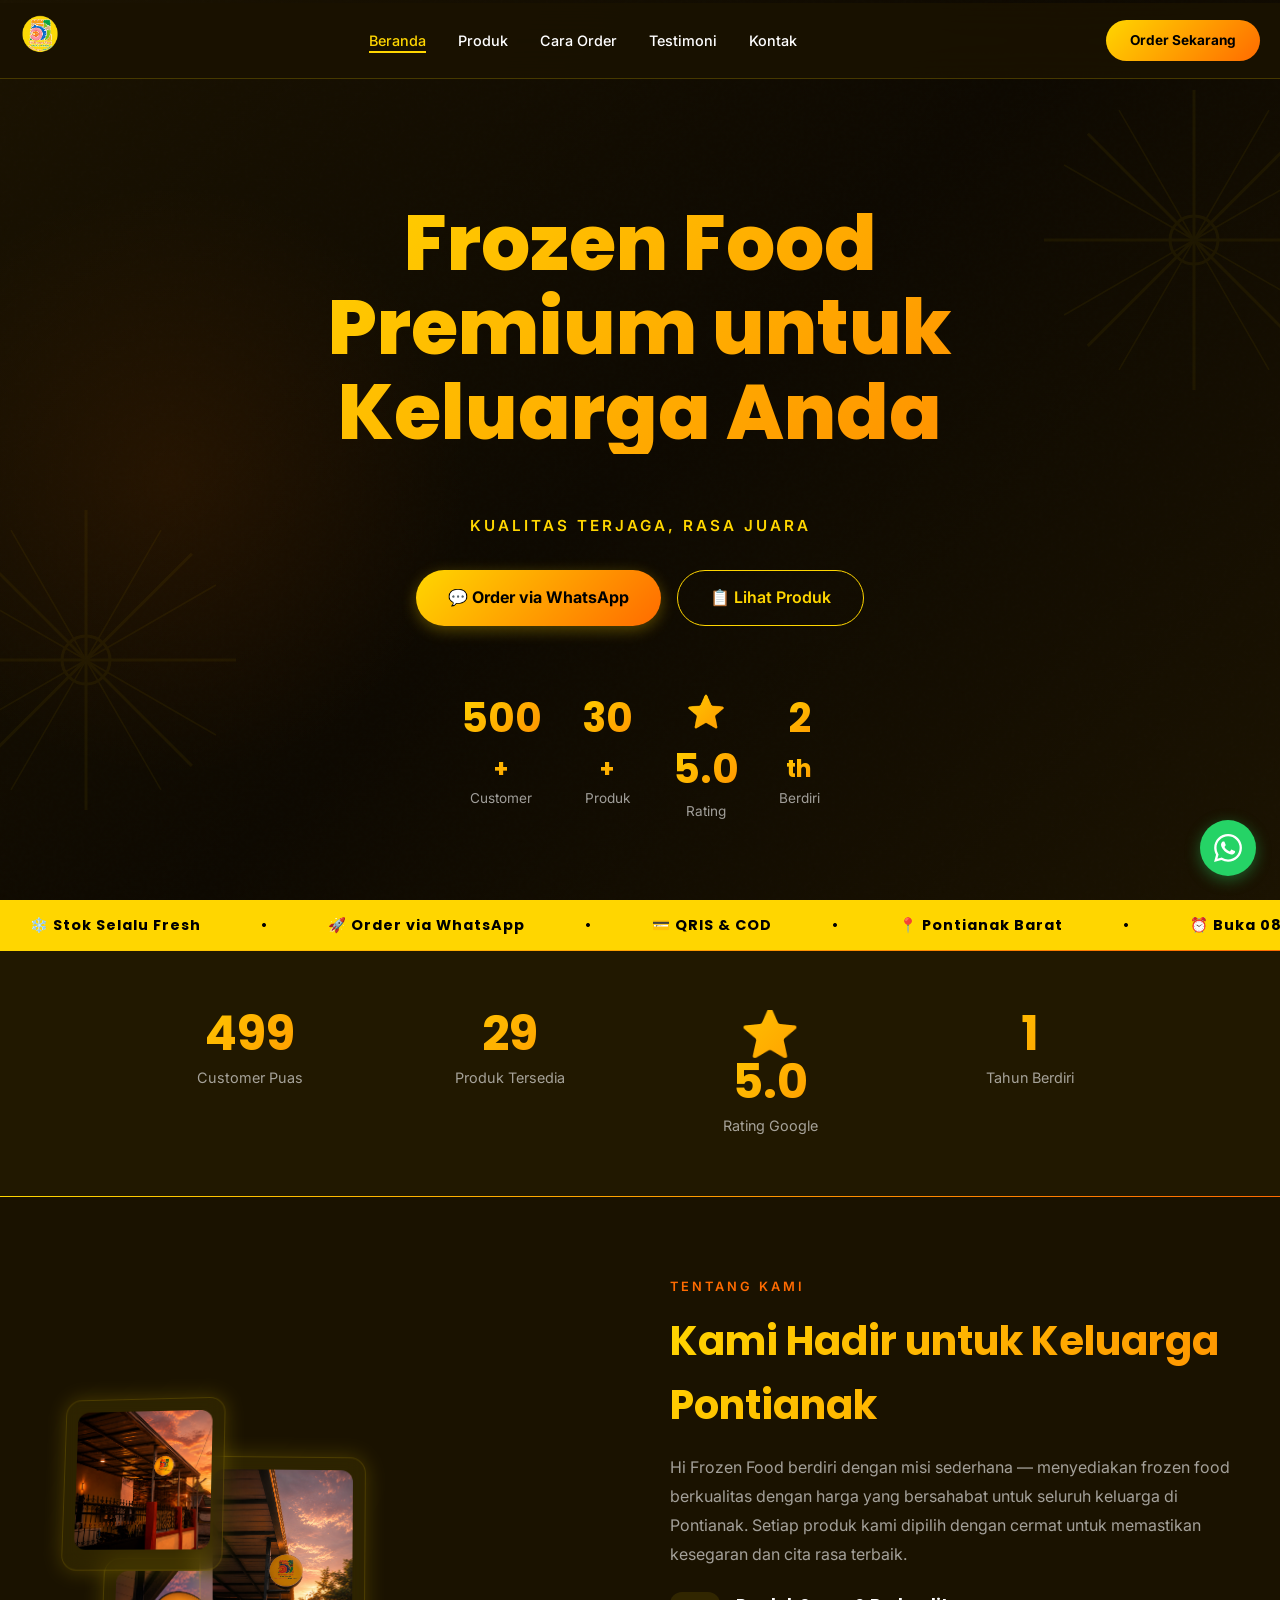
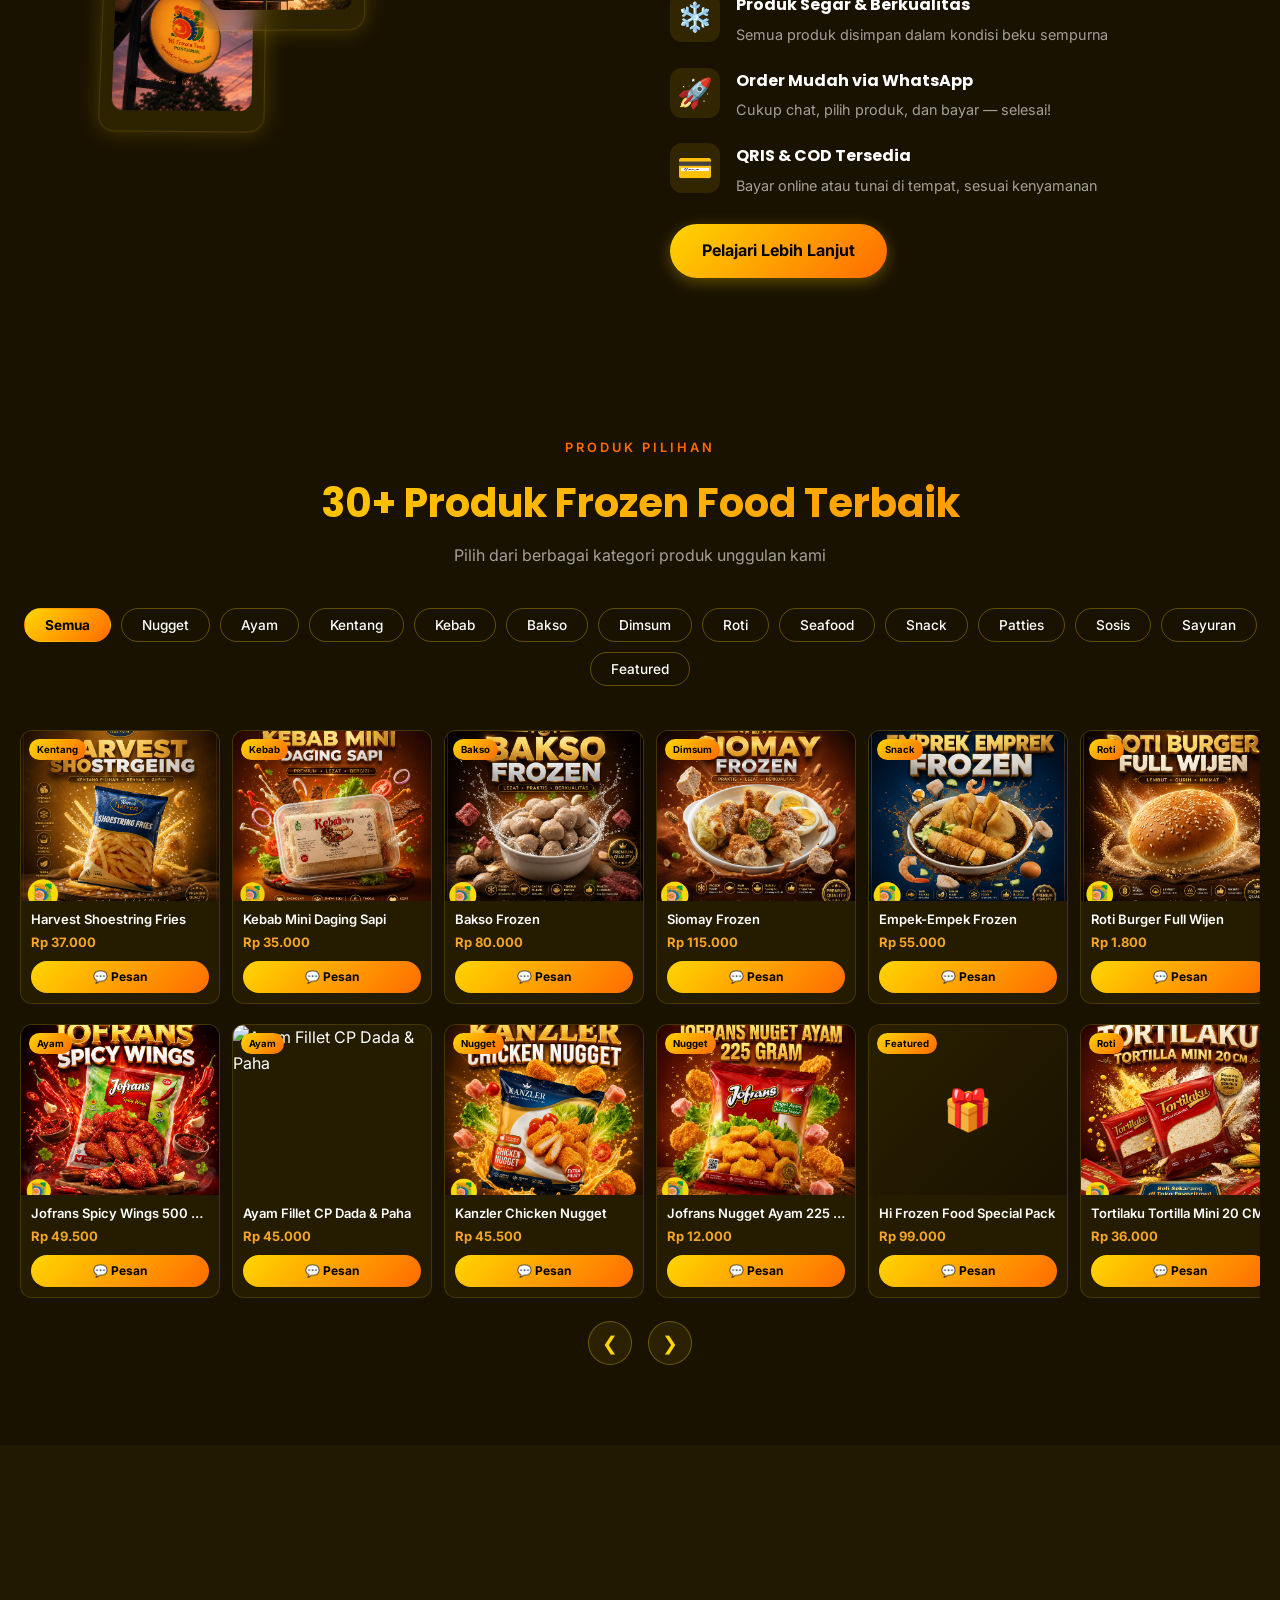
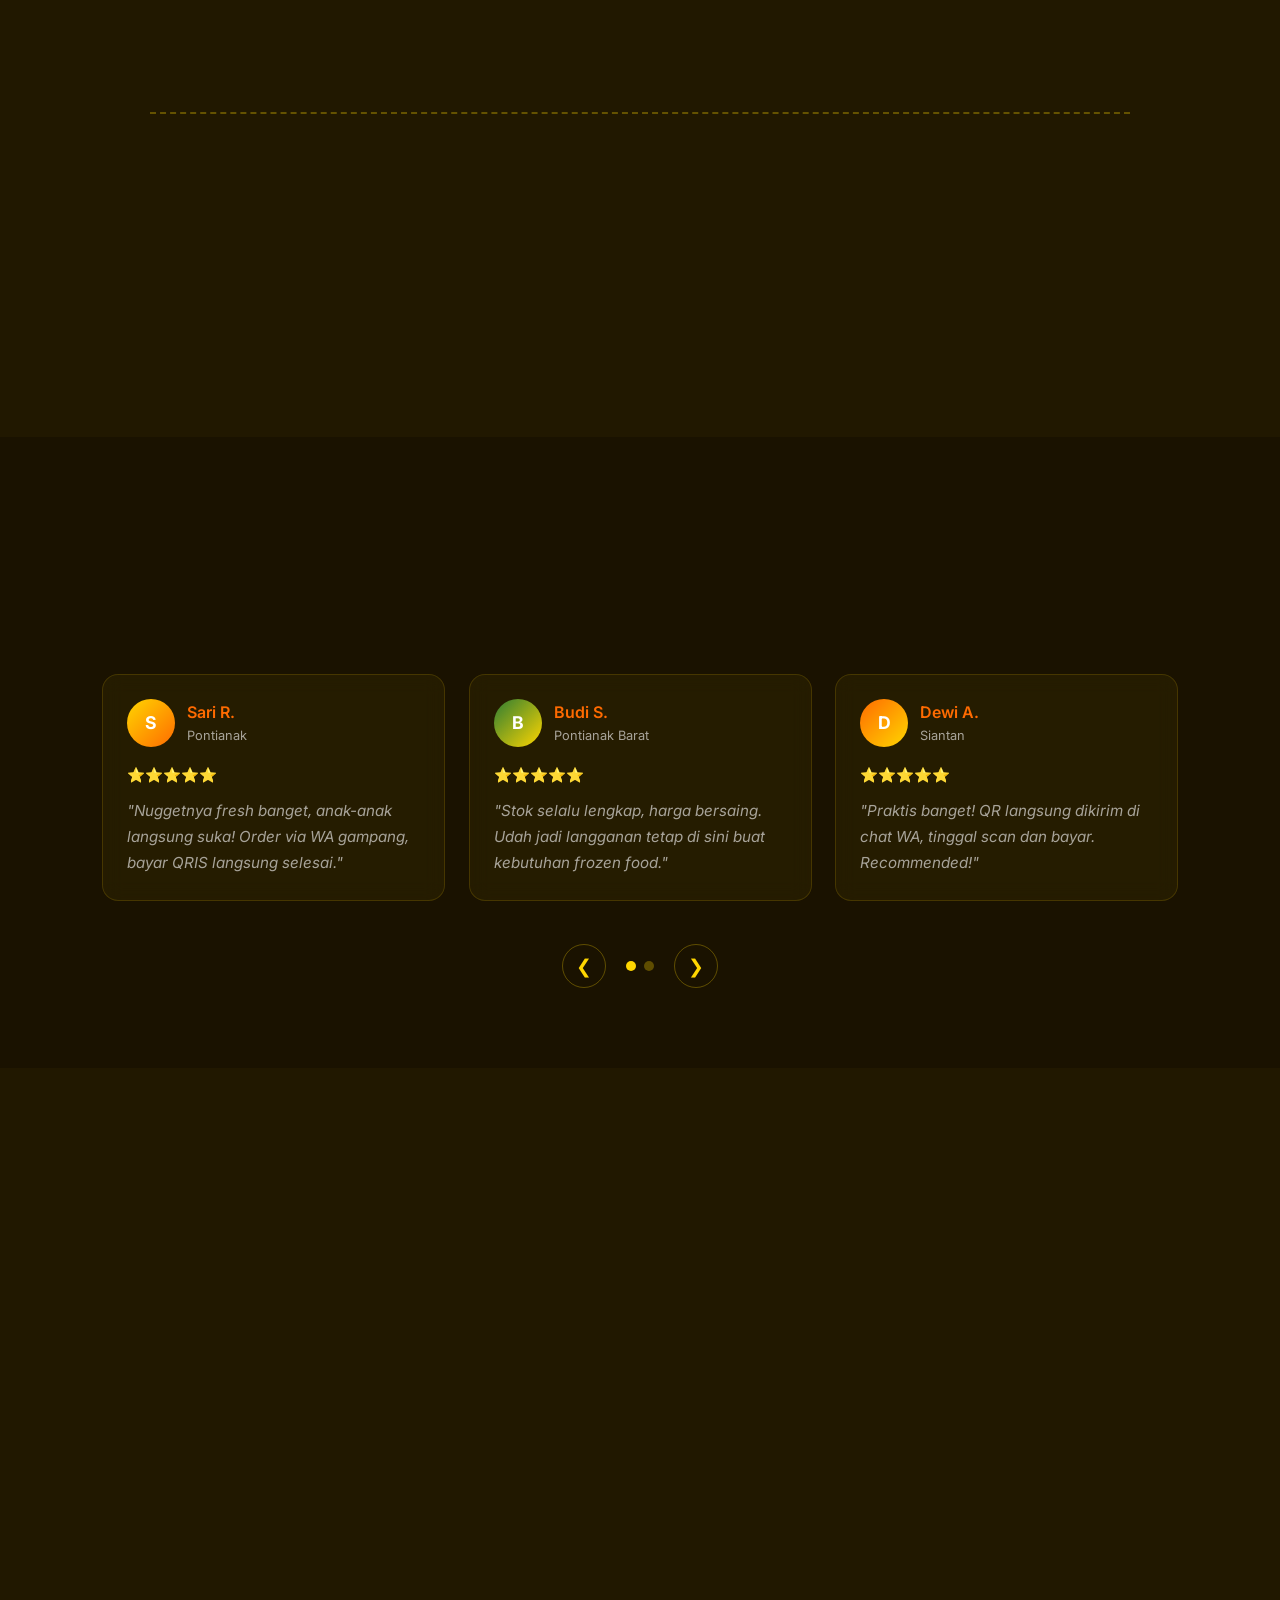
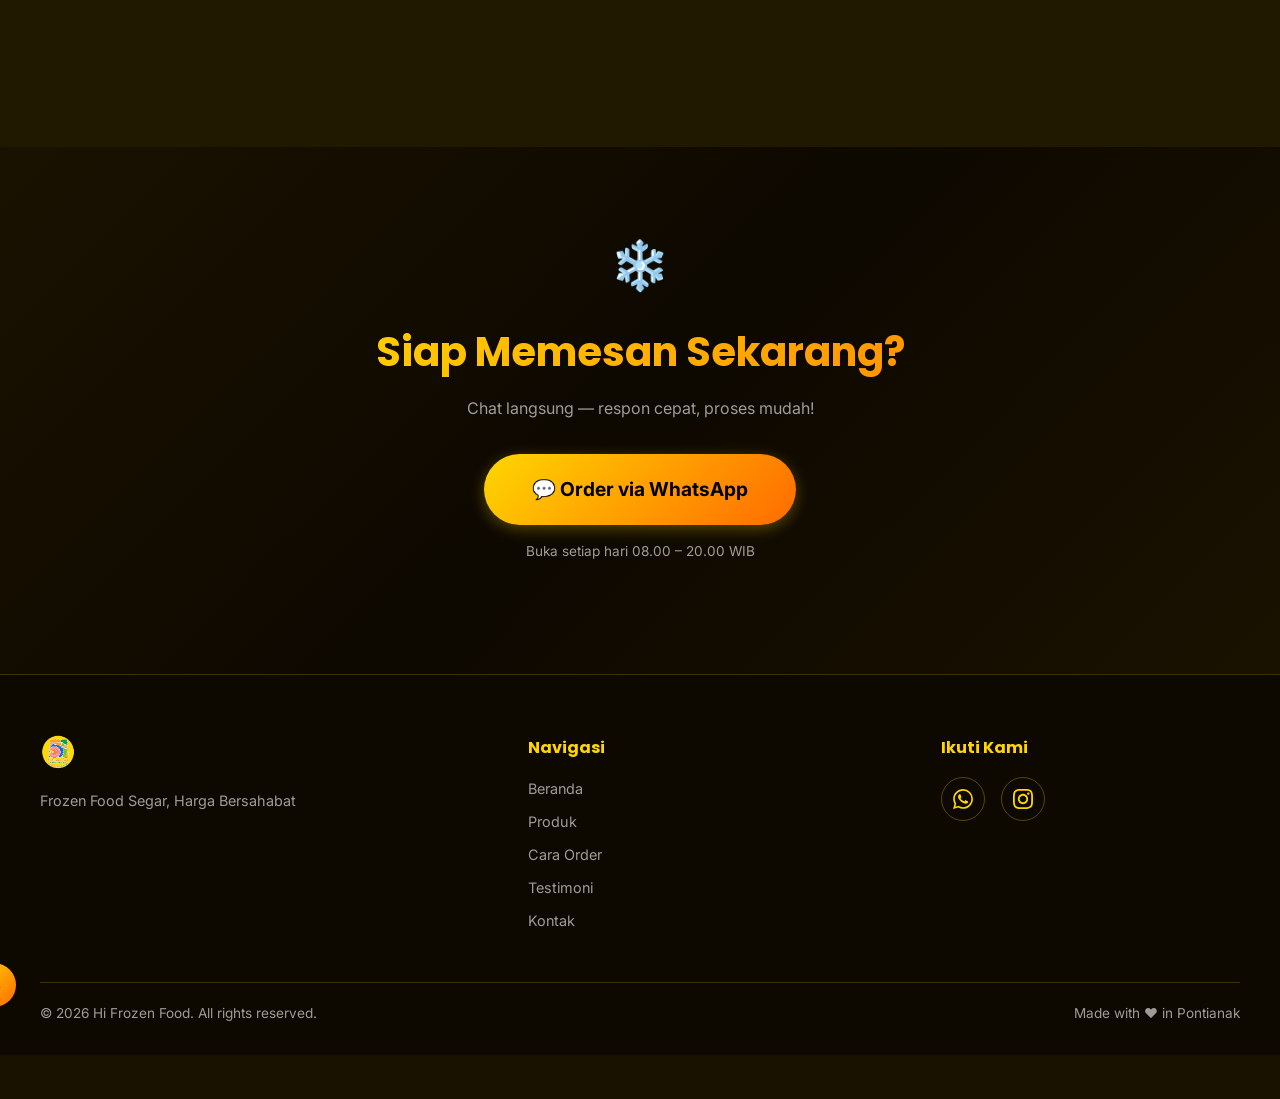
==== commit 624d395a: "feat: update photos, logo, favicon, add new products" ====
--- a/index.html
+++ b/index.html
@@ -10,7 +10,7 @@
   <meta property="og:description" content="Frozen Food Premium untuk Keluarga Anda — Segar, Berkualitas, Harga Bersahabat">
   <meta property="og:type" content="website">
   <link rel="canonical" href="https://hifrozenfood.github.io">
-  <link rel="icon" href="data:image/svg+xml,<svg xmlns='http://www.w3.org/2000/svg' viewBox='0 0 100 100'><text y='.9em' font-size='90'>❄️</text></svg>">
+  <link rel="icon" type="image/png" href="assets/images/logo/LOGO.png">
   <link rel="preconnect" href="https://fonts.googleapis.com">
   <link rel="preconnect" href="https://fonts.gstatic.com" crossorigin>
   <link href="https://fonts.googleapis.com/css2?family=Poppins:wght@600;700;800&family=Inter:wght@400;500&display=swap" rel="stylesheet">
@@ -34,7 +34,7 @@
 
   <!-- Loading Screen -->
   <div class="loading-screen" id="loadingScreen">
-    <div class="loading-logo"><img src="assets/images/logo.png" alt="Hi Frozen Food"></div>
+    <div class="loading-logo"><img src="assets/images/logo/LOGO-removebg.png" alt="Hi Frozen Food"></div>
     <div class="loading-bar-track">
       <div class="loading-bar-fill"></div>
     </div>
@@ -53,7 +53,7 @@
   <!-- Navbar -->
   <nav class="navbar" id="navbar">
     <div class="container">
-      <a href="#hero" class="nav-logo"><img src="assets/images/logo.png" alt="Hi Frozen Food"></a>
+      <a href="#hero" class="nav-logo"><img src="assets/images/logo/LOGO-removebg.png" alt="Hi Frozen Food"></a>
       <ul class="nav-menu">
         <li><a href="#hero" class="active">Beranda</a></li>
         <li><a href="#produk">Produk</a></li>
@@ -106,7 +106,7 @@
         <div class="hero-stat-label">Customer</div>
       </div>
       <div class="hero-stat">
-        <span class="hero-stat-number" data-target="29">0</span><span class="hero-stat-number hero-stat-suffix">+</span>
+        <span class="hero-stat-number" data-target="30">0</span><span class="hero-stat-number hero-stat-suffix">+</span>
         <div class="hero-stat-label">Produk</div>
       </div>
       <div class="hero-stat">
@@ -158,7 +158,7 @@
         <div class="stat-label">Customer Puas</div>
       </div>
       <div class="stat-item reveal">
-        <span class="stat-number" data-target="29">0</span>
+        <span class="stat-number" data-target="30">0</span>
         <div class="stat-label">Produk Tersedia</div>
       </div>
       <div class="stat-item reveal">
@@ -177,13 +177,13 @@
     <div class="container">
       <div class="about-visual">
         <div class="about-card-float card-1 reveal">
-          <img src="assets/images/1.png" alt="Harvest Shoestring Fries" loading="lazy">
+          <img src="assets/images/location/tampilan_depan_gerbang_dan_kanopi.png" alt="Tampilan Depan Toko Hi Frozen Food" loading="lazy">
         </div>
         <div class="about-card-float card-2 reveal">
-          <img src="assets/images/4.png" alt="Kebab Mini" loading="lazy">
+          <img src="assets/images/location/papan_nama_samping_kanopi_senja.png" alt="Papan Nama Hi Frozen Food" loading="lazy">
         </div>
         <div class="about-card-float card-3 reveal">
-          <img src="assets/images/14.png" alt="Ayam Fillet" loading="lazy">
+          <img src="assets/images/location/closeup_papan_nama_dari_bawah.png" alt="Logo Hi Frozen Food" loading="lazy">
         </div>
       </div>
       <div class="about-content reveal">
@@ -224,7 +224,7 @@
     <div class="container">
       <div class="section-header reveal">
         <span class="section-label">Produk Pilihan</span>
-        <h2>29+ Produk Frozen Food Terbaik</h2>
+        <h2>30+ Produk Frozen Food Terbaik</h2>
         <p class="section-sub">Pilih dari berbagai kategori produk unggulan kami</p>
       </div>
 
@@ -241,6 +241,7 @@
         <button class="filter-tab" data-filter="snack">Snack</button>
         <button class="filter-tab" data-filter="patties">Patties</button>
         <button class="filter-tab" data-filter="sosis">Sosis</button>
+        <button class="filter-tab" data-filter="sayuran">Sayuran</button>
         <button class="filter-tab" data-filter="featured">Featured</button>
       </div>
 
@@ -249,7 +250,7 @@
         <!-- Product 1 -->
         <div class="product-card reveal" data-category="kentang">
           <div class="product-image-wrap">
-            <img src="assets/images/1.png" alt="Harvest Shoestring Fries" loading="lazy">
+            <img src="assets/images/products/HARVEST SHOESTRING 1 KG.png" alt="Harvest Shoestring Fries" loading="lazy">
             <span class="product-badge">Kentang</span>
             <div class="product-overlay">
               <a class="product-overlay-btn" href="https://wa.me/6285245585908?text=Halo%20Hi%20Frozen%20Food!%20Saya%20mau%20pesan%20Harvest%20Shoestring%20Fries" target="_blank">Pesan Sekarang</a>
@@ -263,7 +264,7 @@
         <!-- Product 2 -->
         <div class="product-card reveal" data-category="kebab">
           <div class="product-image-wrap">
-            <img src="assets/images/4.png" alt="Kebab Mini Daging Sapi" loading="lazy">
+            <img src="assets/images/products/Kebab Mini Daging Sapi.png" alt="Kebab Mini Daging Sapi" loading="lazy">
             <span class="product-badge">Kebab</span>
             <div class="product-overlay">
               <a class="product-overlay-btn" href="https://wa.me/6285245585908?text=Halo%20Hi%20Frozen%20Food!%20Saya%20mau%20pesan%20Kebab%20Mini%20Daging%20Sapi" target="_blank">Pesan Sekarang</a>
@@ -277,7 +278,7 @@
         <!-- Product 3 -->
         <div class="product-card reveal" data-category="bakso">
           <div class="product-image-wrap">
-            <img src="assets/images/13.png" alt="Bakso Frozen" loading="lazy">
+            <img src="assets/images/products/BAKSO DAGING 1KG.png" alt="Bakso Frozen" loading="lazy">
             <span class="product-badge">Bakso</span>
             <div class="product-overlay">
               <a class="product-overlay-btn" href="https://wa.me/6285245585908?text=Halo%20Hi%20Frozen%20Food!%20Saya%20mau%20pesan%20Bakso%20Frozen" target="_blank">Pesan Sekarang</a>
@@ -291,7 +292,7 @@
         <!-- Product 4 -->
         <div class="product-card reveal" data-category="dimsum">
           <div class="product-image-wrap">
-            <img src="assets/images/12.png" alt="Siomay Frozen" loading="lazy">
+            <img src="assets/images/products/Siomay Frozen.png" alt="Siomay Frozen" loading="lazy">
             <span class="product-badge">Dimsum</span>
             <div class="product-overlay">
               <a class="product-overlay-btn" href="https://wa.me/6285245585908?text=Halo%20Hi%20Frozen%20Food!%20Saya%20mau%20pesan%20Siomay%20Frozen" target="_blank">Pesan Sekarang</a>
@@ -305,7 +306,7 @@
         <!-- Product 5 -->
         <div class="product-card reveal" data-category="snack">
           <div class="product-image-wrap">
-            <img src="assets/images/11.png" alt="Empek-Empek Frozen" loading="lazy">
+            <img src="assets/images/products/Emprek Emprek Frozen.png" alt="Empek-Empek Frozen" loading="lazy">
             <span class="product-badge">Snack</span>
             <div class="product-overlay">
               <a class="product-overlay-btn" href="https://wa.me/6285245585908?text=Halo%20Hi%20Frozen%20Food!%20Saya%20mau%20pesan%20Empek-Empek%20Frozen" target="_blank">Pesan Sekarang</a>
@@ -319,7 +320,7 @@
         <!-- Product 6 -->
         <div class="product-card reveal" data-category="roti">
           <div class="product-image-wrap">
-            <img src="assets/images/9.png" alt="Roti Burger Full Wijen" loading="lazy">
+            <img src="assets/images/products/Roti Burger Full Wijen.png" alt="Roti Burger Full Wijen" loading="lazy">
             <span class="product-badge">Roti</span>
             <div class="product-overlay">
               <a class="product-overlay-btn" href="https://wa.me/6285245585908?text=Halo%20Hi%20Frozen%20Food!%20Saya%20mau%20pesan%20Roti%20Burger%20Full%20Wijen" target="_blank">Pesan Sekarang</a>
@@ -333,7 +334,7 @@
         <!-- Product 7 -->
         <div class="product-card reveal" data-category="roti">
           <div class="product-image-wrap">
-            <img src="assets/images/8.png" alt="Roti Bandung" loading="lazy">
+            <img src="assets/images/products/Roti Bandung.png" alt="Roti Bandung" loading="lazy">
             <span class="product-badge">Roti</span>
             <div class="product-overlay">
               <a class="product-overlay-btn" href="https://wa.me/6285245585908?text=Halo%20Hi%20Frozen%20Food!%20Saya%20mau%20pesan%20Roti%20Bandung" target="_blank">Pesan Sekarang</a>
@@ -347,7 +348,7 @@
         <!-- Product 8 -->
         <div class="product-card reveal" data-category="dimsum">
           <div class="product-image-wrap">
-            <img src="assets/images/7.png" alt="Akai Dimsum" loading="lazy">
+            <img src="assets/images/products/Akai Dimsum.png" alt="Akai Dimsum" loading="lazy">
             <span class="product-badge">Dimsum</span>
             <div class="product-overlay">
               <a class="product-overlay-btn" href="https://wa.me/6285245585908?text=Halo%20Hi%20Frozen%20Food!%20Saya%20mau%20pesan%20Akai%20Dimsum" target="_blank">Pesan Sekarang</a>
@@ -361,7 +362,7 @@
         <!-- Product 9 -->
         <div class="product-card reveal" data-category="kentang">
           <div class="product-image-wrap">
-            <img src="assets/images/6.png" alt="Harvest Crinkle Cut" loading="lazy">
+            <img src="assets/images/products/HARVEST CRINKLE 1 KG.png" alt="Harvest Crinkle Cut" loading="lazy">
             <span class="product-badge">Kentang</span>
             <div class="product-overlay">
               <a class="product-overlay-btn" href="https://wa.me/6285245585908?text=Halo%20Hi%20Frozen%20Food!%20Saya%20mau%20pesan%20Harvest%20Crinkle%20Cut" target="_blank">Pesan Sekarang</a>
@@ -375,7 +376,7 @@
         <!-- Product 10 -->
         <div class="product-card reveal" data-category="patties">
           <div class="product-image-wrap">
-            <div class="product-placeholder">🥩</div>
+            <img src="assets/images/products/Jofrans Patties Daging Ayam.png" alt="Jofrans Patties Daging Ayam" loading="lazy">
             <span class="product-badge">Patties</span>
             <div class="product-overlay">
               <a class="product-overlay-btn" href="https://wa.me/6285245585908?text=Halo%20Hi%20Frozen%20Food!%20Saya%20mau%20pesan%20Jofrans%20Patties%20Daging%20Ayam" target="_blank">Pesan Sekarang</a>
@@ -389,7 +390,7 @@
         <!-- Product 11 -->
         <div class="product-card reveal" data-category="kentang">
           <div class="product-image-wrap">
-            <img src="assets/images/24.png" alt="Kentang Crinkle 2.5 KG" loading="lazy">
+            <img src="assets/images/products/Kentang Crinkle 2.5 KG.png" alt="Kentang Crinkle 2.5 KG" loading="lazy">
             <span class="product-badge">Kentang</span>
             <div class="product-overlay">
               <a class="product-overlay-btn" href="https://wa.me/6285245585908?text=Halo%20Hi%20Frozen%20Food!%20Saya%20mau%20pesan%20Kentang%20Crinkle%202.5%20KG" target="_blank">Pesan Sekarang</a>
@@ -403,7 +404,7 @@
         <!-- Product 12 -->
         <div class="product-card reveal" data-category="nugget">
           <div class="product-image-wrap">
-            <img src="assets/images/22.png" alt="Kanzler Crispy Nugget Spicy" loading="lazy">
+            <img src="assets/images/products/Kanzler Crispy Nugget Spicy.png" alt="Kanzler Crispy Nugget Spicy" loading="lazy">
             <span class="product-badge">Nugget</span>
             <div class="product-overlay">
               <a class="product-overlay-btn" href="https://wa.me/6285245585908?text=Halo%20Hi%20Frozen%20Food!%20Saya%20mau%20pesan%20Kanzler%20Crispy%20Nugget%20Spicy" target="_blank">Pesan Sekarang</a>
@@ -417,7 +418,7 @@
         <!-- Product 13 -->
         <div class="product-card reveal" data-category="sosis">
           <div class="product-image-wrap">
-            <img src="assets/images/20.png" alt="Jofrans Sosis Ayam Mini Koktail" loading="lazy">
+            <img src="assets/images/products/Jofrans Sosis Ayam Mini Koktail.png" alt="Jofrans Sosis Ayam Mini Koktail" loading="lazy">
             <span class="product-badge">Sosis</span>
             <div class="product-overlay">
               <a class="product-overlay-btn" href="https://wa.me/6285245585908?text=Halo%20Hi%20Frozen%20Food!%20Saya%20mau%20pesan%20Jofrans%20Sosis%20Ayam%20Mini%20Koktail" target="_blank">Pesan Sekarang</a>
@@ -431,7 +432,7 @@
         <!-- Product 14 -->
         <div class="product-card reveal" data-category="nugget">
           <div class="product-image-wrap">
-            <img src="assets/images/17.png" alt="Jofrans Original Chicken Nugget" loading="lazy">
+            <img src="assets/images/products/JOFRANS NUGGET AYAM CRISPY ORI.png" alt="Jofrans Original Chicken Nugget" loading="lazy">
             <span class="product-badge">Nugget</span>
             <div class="product-overlay">
               <a class="product-overlay-btn" href="https://wa.me/6285245585908?text=Halo%20Hi%20Frozen%20Food!%20Saya%20mau%20pesan%20Jofrans%20Original%20Chicken%20Nugget" target="_blank">Pesan Sekarang</a>
@@ -445,7 +446,7 @@
         <!-- Product 15 -->
         <div class="product-card reveal" data-category="nugget">
           <div class="product-image-wrap">
-            <img src="assets/images/16.png" alt="Jofrans Crispy Chicken Nugget" loading="lazy">
+            <img src="assets/images/products/JOFRANS NUGGET AYAM CRISPY ORI.png" alt="Jofrans Crispy Chicken Nugget" loading="lazy">
             <span class="product-badge">Nugget</span>
             <div class="product-overlay">
               <a class="product-overlay-btn" href="https://wa.me/6285245585908?text=Halo%20Hi%20Frozen%20Food!%20Saya%20mau%20pesan%20Jofrans%20Crispy%20Chicken%20Nugget" target="_blank">Pesan Sekarang</a>
@@ -460,7 +461,7 @@
         <!-- Product 16 -->
         <div class="product-card reveal" data-category="ayam">
           <div class="product-image-wrap">
-            <img src="assets/images/15.png" alt="Jofrans Spicy Wings" loading="lazy">
+            <img src="assets/images/products/JOFRANS SPICY WINGS 500 GRM.png" alt="Jofrans Spicy Wings" loading="lazy">
             <span class="product-badge">Ayam</span>
             <div class="product-overlay">
               <a class="product-overlay-btn" href="https://wa.me/6285245585908?text=Halo%20Hi%20Frozen%20Food!%20Saya%20mau%20pesan%20Jofrans%20Spicy%20Wings" target="_blank">Pesan Sekarang</a>
@@ -488,7 +489,7 @@
         <!-- Product 18 -->
         <div class="product-card reveal" data-category="nugget">
           <div class="product-image-wrap">
-            <img src="assets/images/21.png" alt="Kanzler Chicken Nugget" loading="lazy">
+            <img src="assets/images/products/Kanzler Chicken Nugget.png" alt="Kanzler Chicken Nugget" loading="lazy">
             <span class="product-badge">Nugget</span>
             <div class="product-overlay">
               <a class="product-overlay-btn" href="https://wa.me/6285245585908?text=Halo%20Hi%20Frozen%20Food!%20Saya%20mau%20pesan%20Kanzler%20Chicken%20Nugget" target="_blank">Pesan Sekarang</a>
@@ -502,7 +503,7 @@
         <!-- Product 19 -->
         <div class="product-card reveal" data-category="nugget">
           <div class="product-image-wrap">
-            <img src="assets/images/19.png" alt="Jofrans Nugget Ayam 225 Gram" loading="lazy">
+            <img src="assets/images/products/Jofrans Nuget Ayam 225 Gram.png" alt="Jofrans Nugget Ayam 225 Gram" loading="lazy">
             <span class="product-badge">Nugget</span>
             <div class="product-overlay">
               <a class="product-overlay-btn" href="https://wa.me/6285245585908?text=Halo%20Hi%20Frozen%20Food!%20Saya%20mau%20pesan%20Jofrans%20Nugget%20Ayam%20225%20Gram" target="_blank">Pesan Sekarang</a>
@@ -530,7 +531,7 @@
         <!-- Product 21 -->
         <div class="product-card reveal" data-category="roti">
           <div class="product-image-wrap">
-            <img src="assets/images/25.png" alt="Tortilaku Tortilla Mini 20 CM" loading="lazy">
+            <img src="assets/images/products/Tortilaku Tortilla Mini 20 CM.png" alt="Tortilaku Tortilla Mini 20 CM" loading="lazy">
             <span class="product-badge">Roti</span>
             <div class="product-overlay">
               <a class="product-overlay-btn" href="https://wa.me/6285245585908?text=Halo%20Hi%20Frozen%20Food!%20Saya%20mau%20pesan%20Tortilaku%20Tortilla%20Mini%2020%20CM" target="_blank">Pesan Sekarang</a>
@@ -544,7 +545,7 @@
         <!-- Product 22 -->
         <div class="product-card reveal" data-category="kentang">
           <div class="product-image-wrap">
-            <img src="assets/images/5.png" alt="Kentang Shoestring 2.5 KG" loading="lazy">
+            <img src="assets/images/products/Kentang Shoestring 2.5 KG.png" alt="Kentang Shoestring 2.5 KG" loading="lazy">
             <span class="product-badge">Kentang</span>
             <div class="product-overlay">
               <a class="product-overlay-btn" href="https://wa.me/6285245585908?text=Halo%20Hi%20Frozen%20Food!%20Saya%20mau%20pesan%20Kentang%20Shoestring%202.5%20KG" target="_blank">Pesan Sekarang</a>
@@ -558,7 +559,7 @@
         <!-- Product 23 -->
         <div class="product-card reveal" data-category="roti">
           <div class="product-image-wrap">
-            <div class="product-placeholder">🌭</div>
+            <img src="assets/images/products/Roti Panjang Roti Hotdog.png" alt="Roti Panjang / Roti Hotdog" loading="lazy">
             <span class="product-badge">Roti</span>
             <div class="product-overlay">
               <a class="product-overlay-btn" href="https://wa.me/6285245585908?text=Halo%20Hi%20Frozen%20Food!%20Saya%20mau%20pesan%20Roti%20Panjang%20%2F%20Roti%20Hotdog" target="_blank">Pesan Sekarang</a>
@@ -572,7 +573,7 @@
         <!-- Product 24 -->
         <div class="product-card reveal" data-category="roti">
           <div class="product-image-wrap">
-            <img src="assets/images/28.png" alt="Roti Canai" loading="lazy">
+            <img src="assets/images/products/Roti Canai.png" alt="Roti Canai" loading="lazy">
             <span class="product-badge">Roti</span>
             <div class="product-overlay">
               <a class="product-overlay-btn" href="https://wa.me/6285245585908?text=Halo%20Hi%20Frozen%20Food!%20Saya%20mau%20pesan%20Roti%20Canai" target="_blank">Pesan Sekarang</a>
@@ -586,7 +587,7 @@
         <!-- Product 25 -->
         <div class="product-card reveal" data-category="roti">
           <div class="product-image-wrap">
-            <img src="assets/images/27.png" alt="Tortilaku Tortilla Besar 25 CM" loading="lazy">
+            <img src="assets/images/products/Tortilaku Tortilla Besar 25 CM.png" alt="Tortilaku Tortilla Besar 25 CM" loading="lazy">
             <span class="product-badge">Roti</span>
             <div class="product-overlay">
               <a class="product-overlay-btn" href="https://wa.me/6285245585908?text=Halo%20Hi%20Frozen%20Food!%20Saya%20mau%20pesan%20Tortilaku%20Tortilla%20Besar%2025%20CM" target="_blank">Pesan Sekarang</a>
@@ -600,7 +601,7 @@
         <!-- Product 26 -->
         <div class="product-card reveal" data-category="seafood">
           <div class="product-image-wrap">
-            <img src="assets/images/26.png" alt="Cadera Ebi Furai" loading="lazy">
+            <img src="assets/images/products/Cadera Ebi Furai.png" alt="Cadera Ebi Furai" loading="lazy">
             <span class="product-badge">Seafood</span>
             <div class="product-overlay">
               <a class="product-overlay-btn" href="https://wa.me/6285245585908?text=Halo%20Hi%20Frozen%20Food!%20Saya%20mau%20pesan%20Cadera%20Ebi%20Furai" target="_blank">Pesan Sekarang</a>
@@ -613,21 +614,21 @@
         <!-- Product 27 -->
         <div class="product-card reveal" data-category="kebab">
           <div class="product-image-wrap">
-            <div class="product-placeholder">🌯</div>
+            <img src="assets/images/products/Kebab Mini Ayam.png" alt="Kebab Mini Ayam" loading="lazy">
             <span class="product-badge">Kebab</span>
             <div class="product-overlay">
-              <a class="product-overlay-btn" href="https://wa.me/6285245585908?text=Halo%20Hi%20Frozen%20Food!%20Saya%20mau%20pesan%20Kebab%20Ayam" target="_blank">Pesan Sekarang</a>
-            </div>
-          </div>
-          <div class="product-name">Kebab Ayam</div>
+              <a class="product-overlay-btn" href="https://wa.me/6285245585908?text=Halo%20Hi%20Frozen%20Food!%20Saya%20mau%20pesan%20Kebab%20Mini%20Ayam" target="_blank">Pesan Sekarang</a>
+            </div>
+          </div>
+          <div class="product-name">Kebab Mini Ayam</div>
           <div class="product-price">Rp 30.000</div>
-          <a class="product-btn" href="https://wa.me/6285245585908?text=Halo%20Hi%20Frozen%20Food!%20Saya%20mau%20pesan%20Kebab%20Ayam" target="_blank">💬 Pesan</a>
+          <a class="product-btn" href="https://wa.me/6285245585908?text=Halo%20Hi%20Frozen%20Food!%20Saya%20mau%20pesan%20Kebab%20Mini%20Ayam" target="_blank">💬 Pesan</a>
         </div>
 
         <!-- Product 28 -->
         <div class="product-card reveal" data-category="patties">
           <div class="product-image-wrap">
-            <div class="product-placeholder">🥩</div>
+            <img src="assets/images/products/JOFRANS PATTIES DAGING SAPI.png" alt="Jofrans Patties Daging Sapi" loading="lazy">
             <span class="product-badge">Patties</span>
             <div class="product-overlay">
               <a class="product-overlay-btn" href="https://wa.me/6285245585908?text=Halo%20Hi%20Frozen%20Food!%20Saya%20mau%20pesan%20Jofrans%20Patties%20Daging%20Sapi" target="_blank">Pesan Sekarang</a>
@@ -650,6 +651,76 @@
           <div class="product-name">Risol Mayo</div>
           <div class="product-price">Rp 3.500</div>
           <a class="product-btn" href="https://wa.me/6285245585908?text=Halo%20Hi%20Frozen%20Food!%20Saya%20mau%20pesan%20Risol%20Mayo" target="_blank">💬 Pesan</a>
+        </div>
+
+        <!-- Product 30 -->
+        <div class="product-card reveal" data-category="sayuran">
+          <div class="product-image-wrap">
+            <img src="assets/images/products/HARVEST CALIFORNIA MIX VEGETABLE.png" alt="Harvest California Mix Vegetable" loading="lazy">
+            <span class="product-badge">Sayuran</span>
+            <div class="product-overlay">
+              <a class="product-overlay-btn" href="https://wa.me/6285245585908?text=Halo%20Hi%20Frozen%20Food!%20Saya%20mau%20pesan%20Harvest%20California%20Mix%20Vegetable" target="_blank">Pesan Sekarang</a>
+            </div>
+          </div>
+          <div class="product-name">Harvest California Mix Vegetable</div>
+          <div class="product-price">Rp 35.000</div>
+          <a class="product-btn" href="https://wa.me/6285245585908?text=Halo%20Hi%20Frozen%20Food!%20Saya%20mau%20pesan%20Harvest%20California%20Mix%20Vegetable" target="_blank">💬 Pesan</a>
+        </div>
+
+        <!-- Product 31 -->
+        <div class="product-card reveal" data-category="dimsum">
+          <div class="product-image-wrap">
+            <img src="assets/images/products/KULIT DIMSUM.png" alt="Kulit Dimsum" loading="lazy">
+            <span class="product-badge">Dimsum</span>
+            <div class="product-overlay">
+              <a class="product-overlay-btn" href="https://wa.me/6285245585908?text=Halo%20Hi%20Frozen%20Food!%20Saya%20mau%20pesan%20Kulit%20Dimsum" target="_blank">Pesan Sekarang</a>
+            </div>
+          </div>
+          <div class="product-name">Kulit Dimsum</div>
+          <div class="product-price">Rp 14.000</div>
+          <a class="product-btn" href="https://wa.me/6285245585908?text=Halo%20Hi%20Frozen%20Food!%20Saya%20mau%20pesan%20Kulit%20Dimsum" target="_blank">💬 Pesan</a>
+        </div>
+
+        <!-- Product 32 -->
+        <div class="product-card reveal" data-category="snack">
+          <div class="product-image-wrap">
+            <img src="assets/images/products/KULIT LUMPIAH.png" alt="Kulit Lumpiah" loading="lazy">
+            <span class="product-badge">Snack</span>
+            <div class="product-overlay">
+              <a class="product-overlay-btn" href="https://wa.me/6285245585908?text=Halo%20Hi%20Frozen%20Food!%20Saya%20mau%20pesan%20Kulit%20Lumpiah" target="_blank">Pesan Sekarang</a>
+            </div>
+          </div>
+          <div class="product-name">Kulit Lumpiah</div>
+          <div class="product-price">Rp 14.000</div>
+          <a class="product-btn" href="https://wa.me/6285245585908?text=Halo%20Hi%20Frozen%20Food!%20Saya%20mau%20pesan%20Kulit%20Lumpiah" target="_blank">💬 Pesan</a>
+        </div>
+
+        <!-- Product 33 -->
+        <div class="product-card reveal" data-category="snack">
+          <div class="product-image-wrap">
+            <img src="assets/images/products/KULIT PANGSIT.png" alt="Kulit Pangsit" loading="lazy">
+            <span class="product-badge">Snack</span>
+            <div class="product-overlay">
+              <a class="product-overlay-btn" href="https://wa.me/6285245585908?text=Halo%20Hi%20Frozen%20Food!%20Saya%20mau%20pesan%20Kulit%20Pangsit" target="_blank">Pesan Sekarang</a>
+            </div>
+          </div>
+          <div class="product-name">Kulit Pangsit</div>
+          <div class="product-price">Rp 13.000</div>
+          <a class="product-btn" href="https://wa.me/6285245585908?text=Halo%20Hi%20Frozen%20Food!%20Saya%20mau%20pesan%20Kulit%20Pangsit" target="_blank">💬 Pesan</a>
+        </div>
+
+        <!-- Product 34 -->
+        <div class="product-card reveal" data-category="sosis">
+          <div class="product-image-wrap">
+            <img src="assets/images/products/JOFRANS SOSIS AYAM MADU.png" alt="Jofrans Sosis Ayam Madu" loading="lazy">
+            <span class="product-badge">Sosis</span>
+            <div class="product-overlay">
+              <a class="product-overlay-btn" href="https://wa.me/6285245585908?text=Halo%20Hi%20Frozen%20Food!%20Saya%20mau%20pesan%20Jofrans%20Sosis%20Ayam%20Madu" target="_blank">Pesan Sekarang</a>
+            </div>
+          </div>
+          <div class="product-name">Jofrans Sosis Ayam Madu</div>
+          <div class="product-price">Rp 17.500</div>
+          <a class="product-btn" href="https://wa.me/6285245585908?text=Halo%20Hi%20Frozen%20Food!%20Saya%20mau%20pesan%20Jofrans%20Sosis%20Ayam%20Madu" target="_blank">💬 Pesan</a>
         </div>
         </div>
       </div>
@@ -681,7 +752,7 @@
           <div class="order-step-card">
             <span class="icon">📋</span>
             <h4>Pilih Produk</h4>
-            <p>Pilih dari 29+ produk frozen food pilihan kami</p>
+            <p>Pilih dari 30+ produk frozen food pilihan kami</p>
           </div>
         </div>
         <div class="order-step reveal">
@@ -868,7 +939,7 @@
     <div class="container">
       <div class="footer-grid">
         <div>
-          <div class="footer-brand"><img src="assets/images/logo.png" alt="Hi Frozen Food" loading="lazy"></div>
+          <div class="footer-brand"><img src="assets/images/logo/LOGO-removebg.png" alt="Hi Frozen Food" loading="lazy"></div>
           <p class="footer-tagline">Frozen Food Segar, Harga Bersahabat</p>
         </div>
         <div class="footer-links">
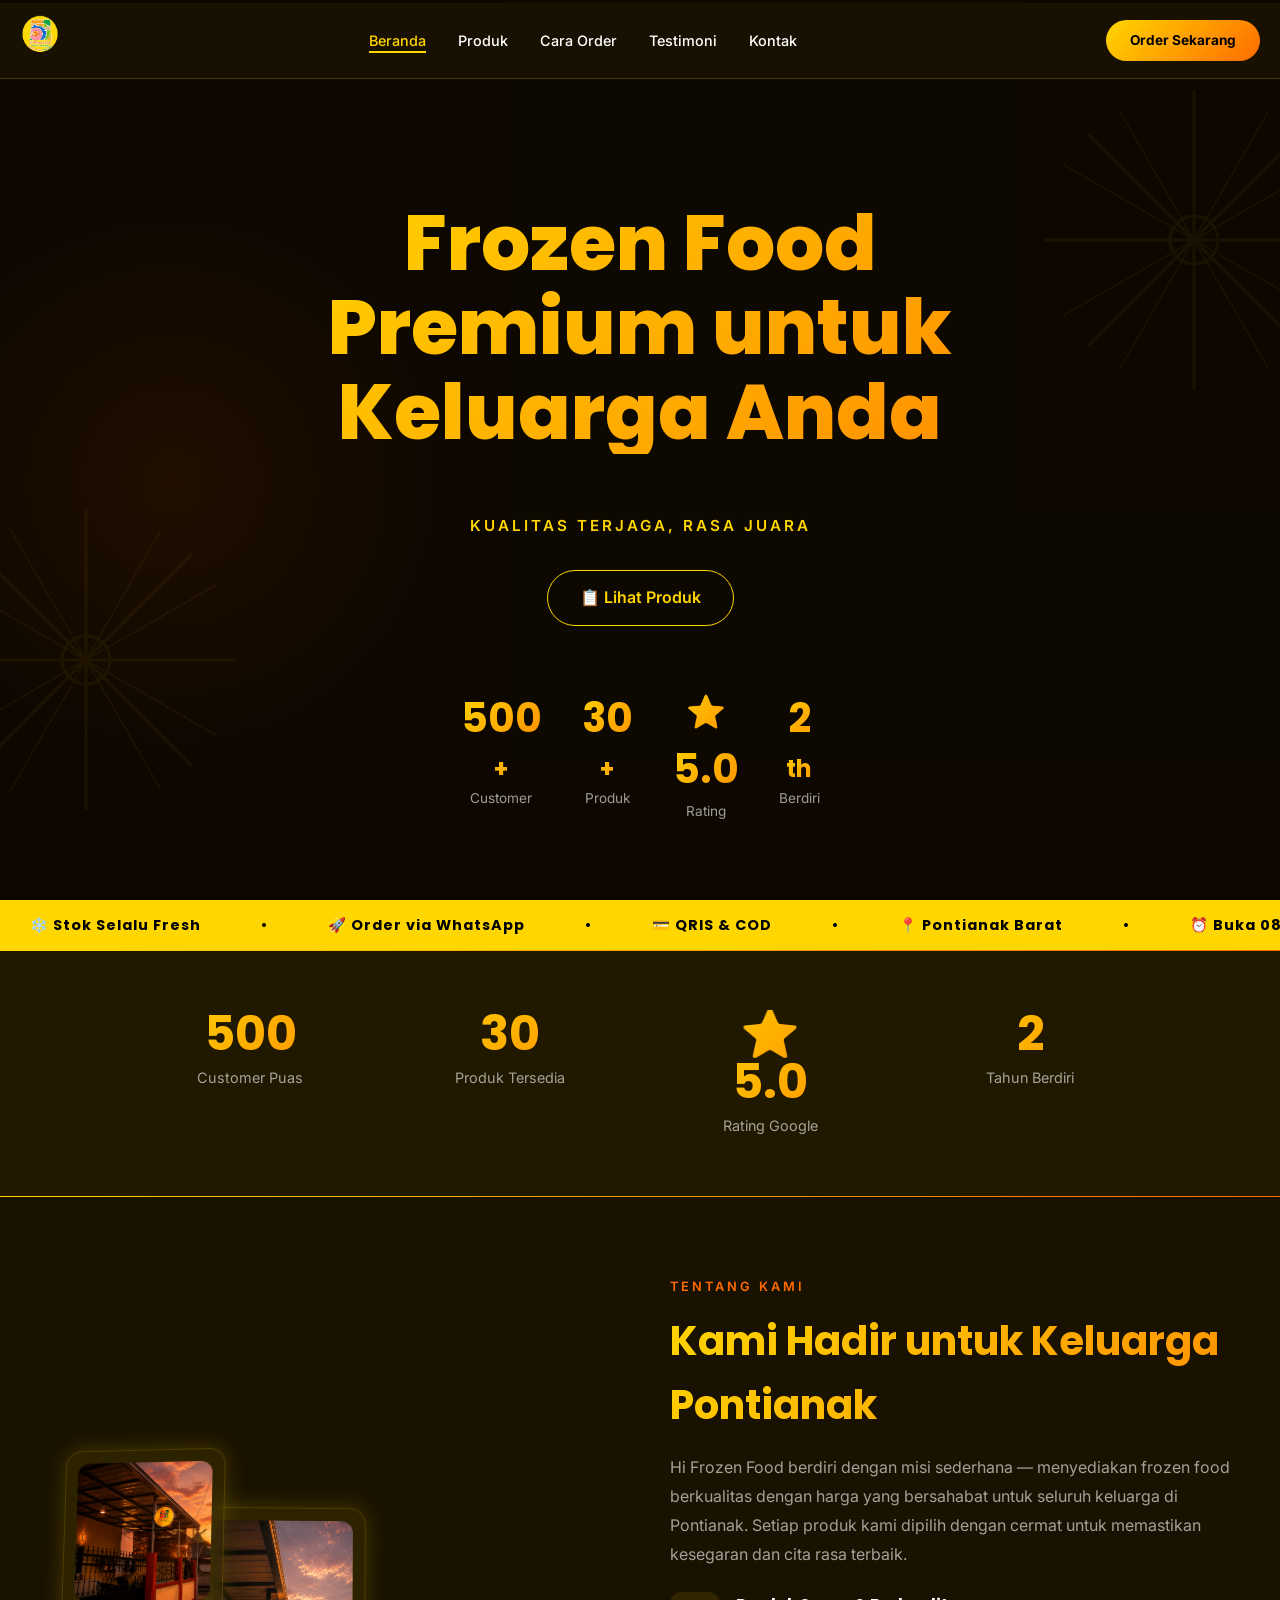
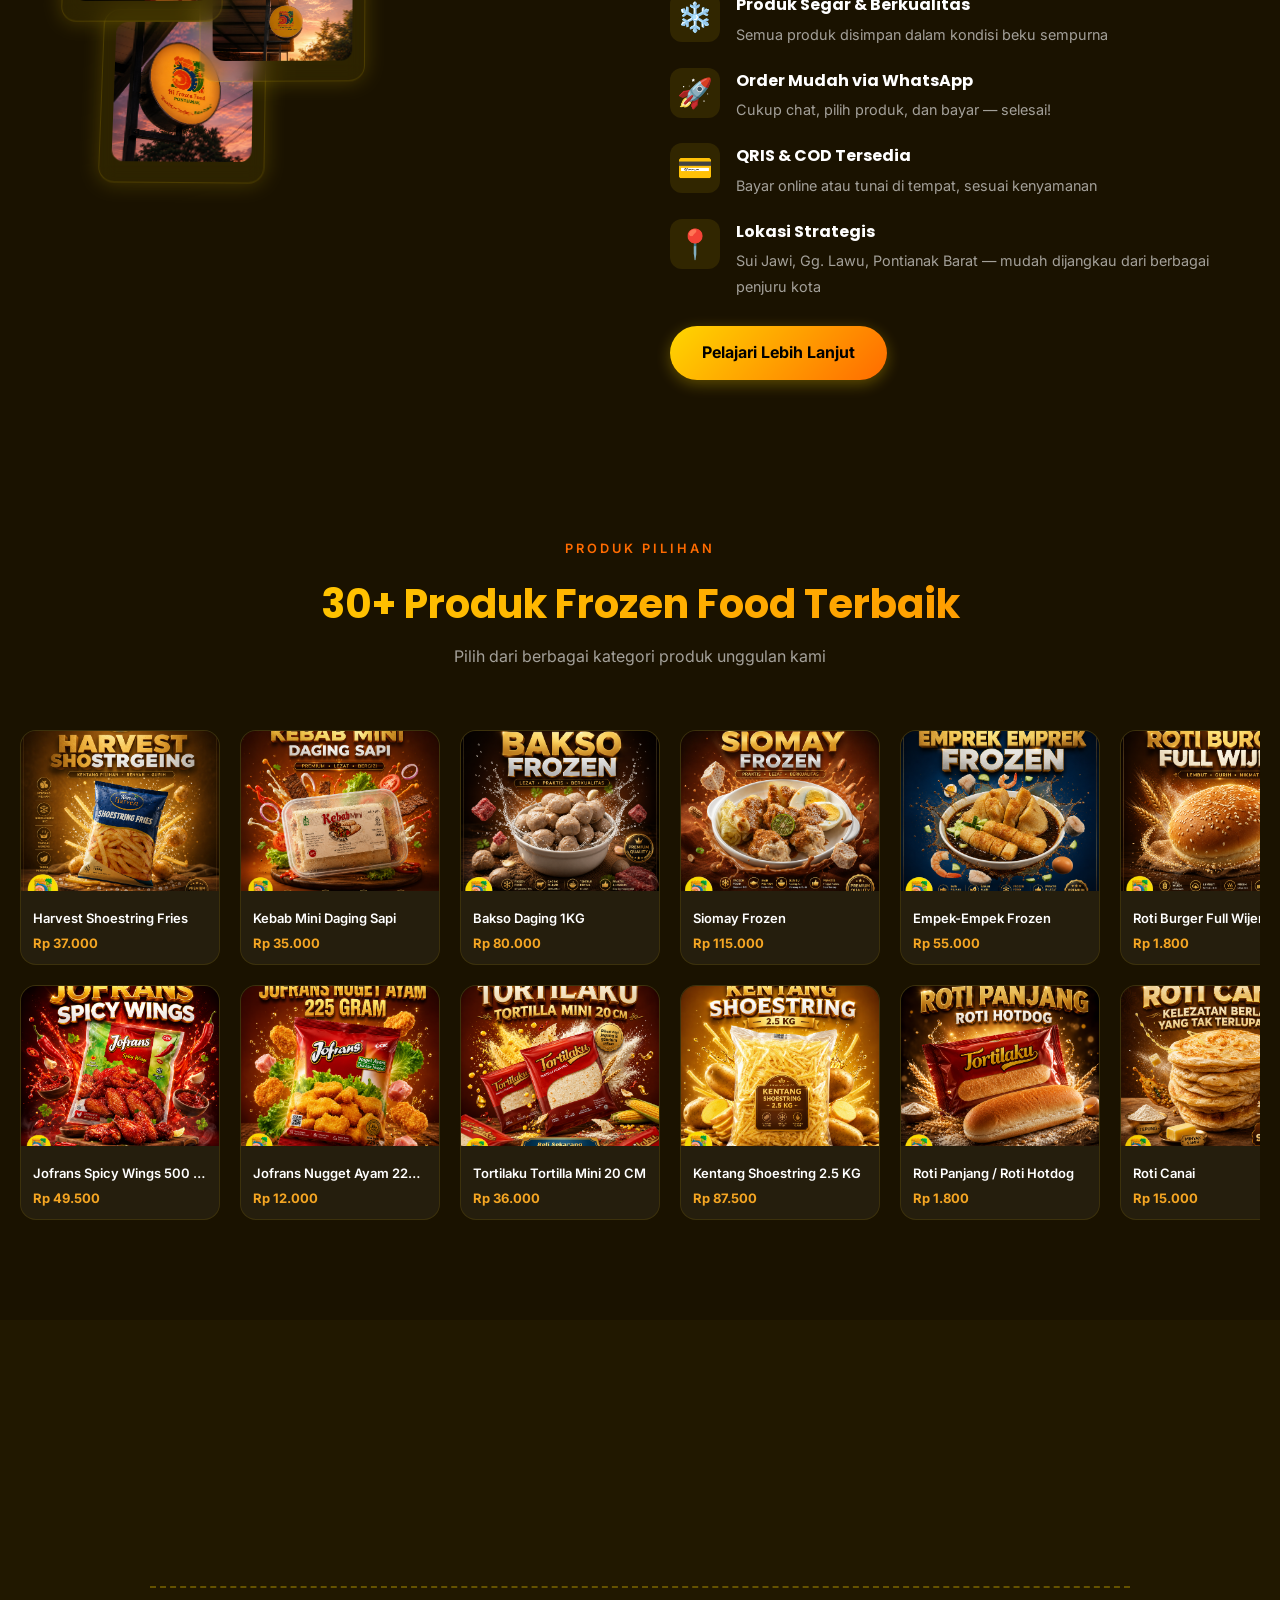
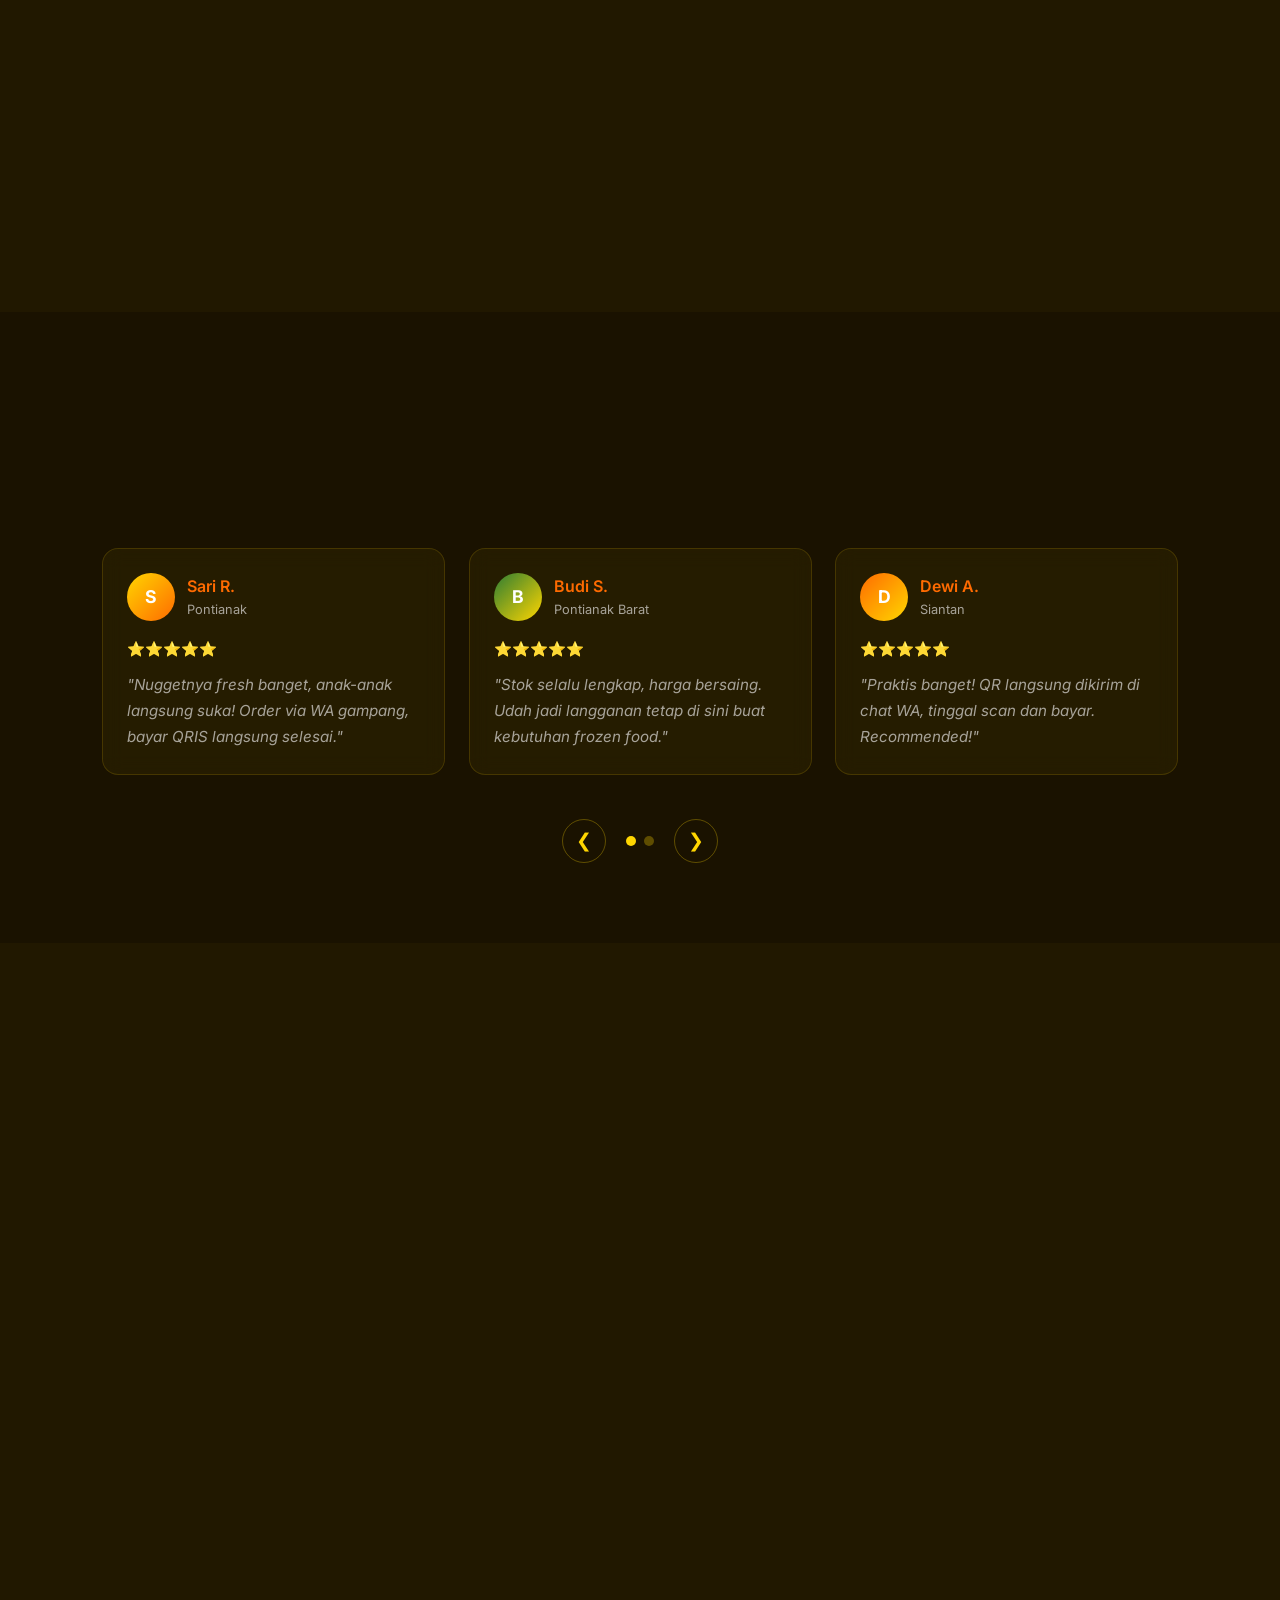
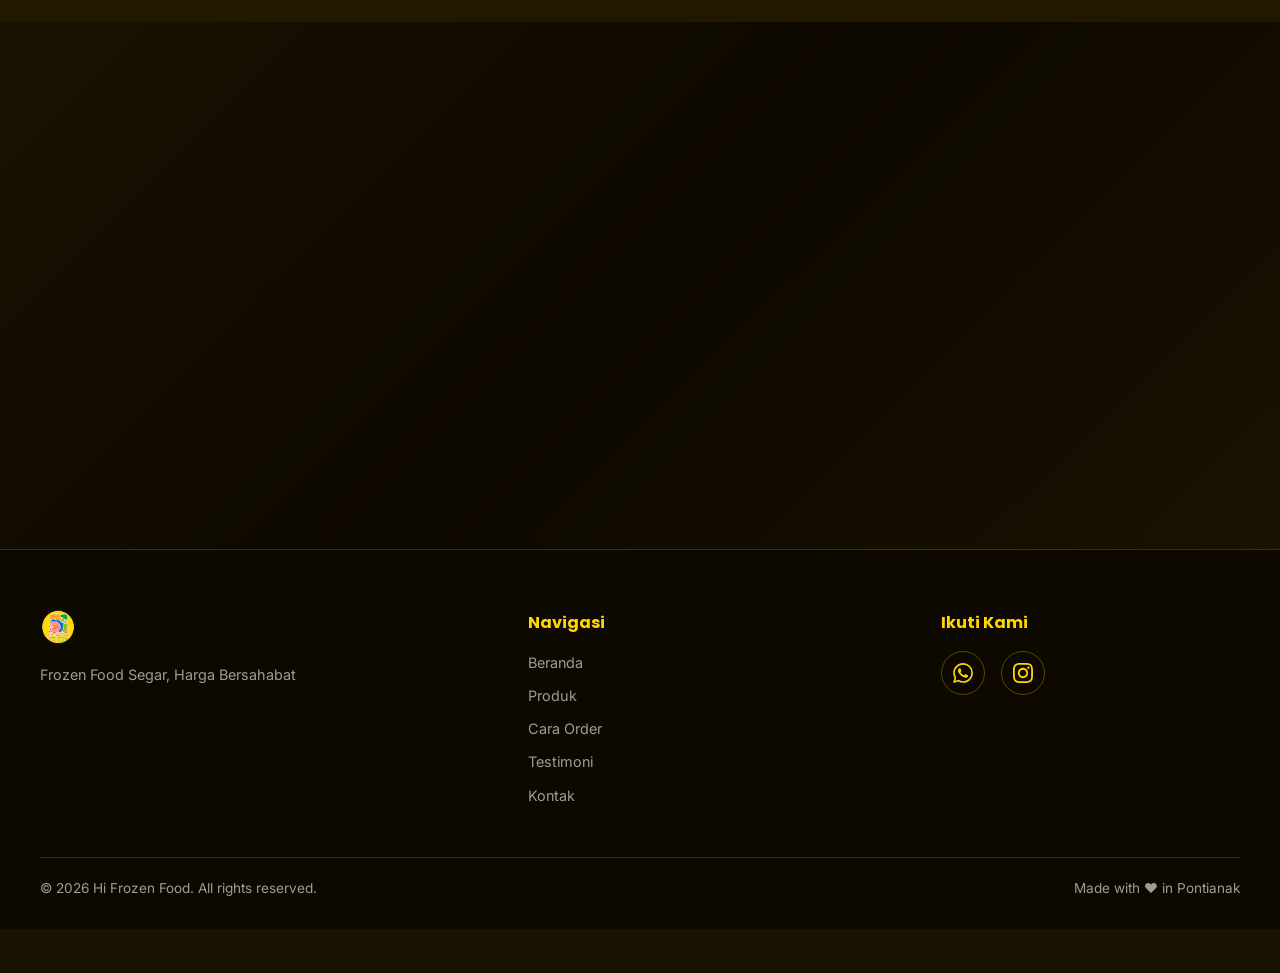
==== commit 75273494: "feat: marquee produk, hero background, kurangi WA button, maps update, instagram link" ====
--- a/index.html
+++ b/index.html
@@ -94,7 +94,6 @@
       <p class="hero-sub" id="heroTagline">Frozen Food Segar, Harga Bersahabat</p>
       <p class="hero-sub2">KUALITAS TERJAGA, RASA JUARA</p>
       <div class="hero-buttons">
-        <a class="btn-primary" href="https://wa.me/6285245585908?text=Halo%20Hi%20Frozen%20Food!%20Saya%20mau%20pesan" target="_blank">💬 Order via WhatsApp</a>
         <a class="btn-secondary" href="#produk">📋 Lihat Produk</a>
       </div>
     </div>
@@ -212,6 +211,13 @@
               <p>Bayar online atau tunai di tempat, sesuai kenyamanan</p>
             </div>
           </div>
+          <div class="about-feature">
+            <div class="about-feature-icon">📍</div>
+            <div>
+              <h4>Lokasi Strategis</h4>
+              <p>Sui Jawi, Gg. Lawu, Pontianak Barat — mudah dijangkau dari berbagai penjuru kota</p>
+            </div>
+          </div>
         </div>
         <br>
         <a class="btn-primary" href="#produk">Pelajari Lebih Lanjut</a>
@@ -228,506 +234,81 @@
         <p class="section-sub">Pilih dari berbagai kategori produk unggulan kami</p>
       </div>
 
-      <div class="filter-tabs reveal">
-        <button class="filter-tab active" data-filter="all">Semua</button>
-        <button class="filter-tab" data-filter="nugget">Nugget</button>
-        <button class="filter-tab" data-filter="ayam">Ayam</button>
-        <button class="filter-tab" data-filter="kentang">Kentang</button>
-        <button class="filter-tab" data-filter="kebab">Kebab</button>
-        <button class="filter-tab" data-filter="bakso">Bakso</button>
-        <button class="filter-tab" data-filter="dimsum">Dimsum</button>
-        <button class="filter-tab" data-filter="roti">Roti</button>
-        <button class="filter-tab" data-filter="seafood">Seafood</button>
-        <button class="filter-tab" data-filter="snack">Snack</button>
-        <button class="filter-tab" data-filter="patties">Patties</button>
-        <button class="filter-tab" data-filter="sosis">Sosis</button>
-        <button class="filter-tab" data-filter="sayuran">Sayuran</button>
-        <button class="filter-tab" data-filter="featured">Featured</button>
-      </div>
-
-      <div class="product-grid" id="productGrid">
-        <div class="product-row" id="productRow1">
-        <!-- Product 1 -->
-        <div class="product-card reveal" data-category="kentang">
-          <div class="product-image-wrap">
-            <img src="assets/images/products/HARVEST SHOESTRING 1 KG.png" alt="Harvest Shoestring Fries" loading="lazy">
-            <span class="product-badge">Kentang</span>
-            <div class="product-overlay">
-              <a class="product-overlay-btn" href="https://wa.me/6285245585908?text=Halo%20Hi%20Frozen%20Food!%20Saya%20mau%20pesan%20Harvest%20Shoestring%20Fries" target="_blank">Pesan Sekarang</a>
-            </div>
-          </div>
-          <div class="product-name">Harvest Shoestring Fries</div>
-          <div class="product-price">Rp 37.000</div>
-          <a class="product-btn" href="https://wa.me/6285245585908?text=Halo%20Hi%20Frozen%20Food!%20Saya%20mau%20pesan%20Harvest%20Shoestring%20Fries" target="_blank">💬 Pesan</a>
-        </div>
-
-        <!-- Product 2 -->
-        <div class="product-card reveal" data-category="kebab">
-          <div class="product-image-wrap">
-            <img src="assets/images/products/Kebab Mini Daging Sapi.png" alt="Kebab Mini Daging Sapi" loading="lazy">
-            <span class="product-badge">Kebab</span>
-            <div class="product-overlay">
-              <a class="product-overlay-btn" href="https://wa.me/6285245585908?text=Halo%20Hi%20Frozen%20Food!%20Saya%20mau%20pesan%20Kebab%20Mini%20Daging%20Sapi" target="_blank">Pesan Sekarang</a>
-            </div>
-          </div>
-          <div class="product-name">Kebab Mini Daging Sapi</div>
-          <div class="product-price">Rp 35.000</div>
-          <a class="product-btn" href="https://wa.me/6285245585908?text=Halo%20Hi%20Frozen%20Food!%20Saya%20mau%20pesan%20Kebab%20Mini%20Daging%20Sapi" target="_blank">💬 Pesan</a>
-        </div>
-
-        <!-- Product 3 -->
-        <div class="product-card reveal" data-category="bakso">
-          <div class="product-image-wrap">
-            <img src="assets/images/products/BAKSO DAGING 1KG.png" alt="Bakso Frozen" loading="lazy">
-            <span class="product-badge">Bakso</span>
-            <div class="product-overlay">
-              <a class="product-overlay-btn" href="https://wa.me/6285245585908?text=Halo%20Hi%20Frozen%20Food!%20Saya%20mau%20pesan%20Bakso%20Frozen" target="_blank">Pesan Sekarang</a>
-            </div>
-          </div>
-          <div class="product-name">Bakso Frozen</div>
-          <div class="product-price">Rp 80.000</div>
-          <a class="product-btn" href="https://wa.me/6285245585908?text=Halo%20Hi%20Frozen%20Food!%20Saya%20mau%20pesan%20Bakso%20Frozen" target="_blank">💬 Pesan</a>
-        </div>
-
-        <!-- Product 4 -->
-        <div class="product-card reveal" data-category="dimsum">
-          <div class="product-image-wrap">
-            <img src="assets/images/products/Siomay Frozen.png" alt="Siomay Frozen" loading="lazy">
-            <span class="product-badge">Dimsum</span>
-            <div class="product-overlay">
-              <a class="product-overlay-btn" href="https://wa.me/6285245585908?text=Halo%20Hi%20Frozen%20Food!%20Saya%20mau%20pesan%20Siomay%20Frozen" target="_blank">Pesan Sekarang</a>
-            </div>
-          </div>
-          <div class="product-name">Siomay Frozen</div>
-          <div class="product-price">Rp 115.000</div>
-          <a class="product-btn" href="https://wa.me/6285245585908?text=Halo%20Hi%20Frozen%20Food!%20Saya%20mau%20pesan%20Siomay%20Frozen" target="_blank">💬 Pesan</a>
-        </div>
-
-        <!-- Product 5 -->
-        <div class="product-card reveal" data-category="snack">
-          <div class="product-image-wrap">
-            <img src="assets/images/products/Emprek Emprek Frozen.png" alt="Empek-Empek Frozen" loading="lazy">
-            <span class="product-badge">Snack</span>
-            <div class="product-overlay">
-              <a class="product-overlay-btn" href="https://wa.me/6285245585908?text=Halo%20Hi%20Frozen%20Food!%20Saya%20mau%20pesan%20Empek-Empek%20Frozen" target="_blank">Pesan Sekarang</a>
-            </div>
-          </div>
-          <div class="product-name">Empek-Empek Frozen</div>
-          <div class="product-price">Rp 55.000</div>
-          <a class="product-btn" href="https://wa.me/6285245585908?text=Halo%20Hi%20Frozen%20Food!%20Saya%20mau%20pesan%20Empek-Empek%20Frozen" target="_blank">💬 Pesan</a>
-        </div>
-
-        <!-- Product 6 -->
-        <div class="product-card reveal" data-category="roti">
-          <div class="product-image-wrap">
-            <img src="assets/images/products/Roti Burger Full Wijen.png" alt="Roti Burger Full Wijen" loading="lazy">
-            <span class="product-badge">Roti</span>
-            <div class="product-overlay">
-              <a class="product-overlay-btn" href="https://wa.me/6285245585908?text=Halo%20Hi%20Frozen%20Food!%20Saya%20mau%20pesan%20Roti%20Burger%20Full%20Wijen" target="_blank">Pesan Sekarang</a>
-            </div>
-          </div>
-          <div class="product-name">Roti Burger Full Wijen</div>
-          <div class="product-price">Rp 1.800</div>
-          <a class="product-btn" href="https://wa.me/6285245585908?text=Halo%20Hi%20Frozen%20Food!%20Saya%20mau%20pesan%20Roti%20Burger%20Full%20Wijen" target="_blank">💬 Pesan</a>
-        </div>
-
-        <!-- Product 7 -->
-        <div class="product-card reveal" data-category="roti">
-          <div class="product-image-wrap">
-            <img src="assets/images/products/Roti Bandung.png" alt="Roti Bandung" loading="lazy">
-            <span class="product-badge">Roti</span>
-            <div class="product-overlay">
-              <a class="product-overlay-btn" href="https://wa.me/6285245585908?text=Halo%20Hi%20Frozen%20Food!%20Saya%20mau%20pesan%20Roti%20Bandung" target="_blank">Pesan Sekarang</a>
-            </div>
-          </div>
-          <div class="product-name">Roti Bandung</div>
-          <div class="product-price">Rp 9.000</div>
-          <a class="product-btn" href="https://wa.me/6285245585908?text=Halo%20Hi%20Frozen%20Food!%20Saya%20mau%20pesan%20Roti%20Bandung" target="_blank">💬 Pesan</a>
-        </div>
-
-        <!-- Product 8 -->
-        <div class="product-card reveal" data-category="dimsum">
-          <div class="product-image-wrap">
-            <img src="assets/images/products/Akai Dimsum.png" alt="Akai Dimsum" loading="lazy">
-            <span class="product-badge">Dimsum</span>
-            <div class="product-overlay">
-              <a class="product-overlay-btn" href="https://wa.me/6285245585908?text=Halo%20Hi%20Frozen%20Food!%20Saya%20mau%20pesan%20Akai%20Dimsum" target="_blank">Pesan Sekarang</a>
-            </div>
-          </div>
-          <div class="product-name">Akai Dimsum</div>
-          <div class="product-price">Rp 23.000</div>
-          <a class="product-btn" href="https://wa.me/6285245585908?text=Halo%20Hi%20Frozen%20Food!%20Saya%20mau%20pesan%20Akai%20Dimsum" target="_blank">💬 Pesan</a>
-        </div>
-
-        <!-- Product 9 -->
-        <div class="product-card reveal" data-category="kentang">
-          <div class="product-image-wrap">
-            <img src="assets/images/products/HARVEST CRINKLE 1 KG.png" alt="Harvest Crinkle Cut" loading="lazy">
-            <span class="product-badge">Kentang</span>
-            <div class="product-overlay">
-              <a class="product-overlay-btn" href="https://wa.me/6285245585908?text=Halo%20Hi%20Frozen%20Food!%20Saya%20mau%20pesan%20Harvest%20Crinkle%20Cut" target="_blank">Pesan Sekarang</a>
-            </div>
-          </div>
-          <div class="product-name">Harvest Crinkle Cut</div>
-          <div class="product-price">Rp 38.000</div>
-          <a class="product-btn" href="https://wa.me/6285245585908?text=Halo%20Hi%20Frozen%20Food!%20Saya%20mau%20pesan%20Harvest%20Crinkle%20Cut" target="_blank">💬 Pesan</a>
-        </div>
-
-        <!-- Product 10 -->
-        <div class="product-card reveal" data-category="patties">
-          <div class="product-image-wrap">
-            <img src="assets/images/products/Jofrans Patties Daging Ayam.png" alt="Jofrans Patties Daging Ayam" loading="lazy">
-            <span class="product-badge">Patties</span>
-            <div class="product-overlay">
-              <a class="product-overlay-btn" href="https://wa.me/6285245585908?text=Halo%20Hi%20Frozen%20Food!%20Saya%20mau%20pesan%20Jofrans%20Patties%20Daging%20Ayam" target="_blank">Pesan Sekarang</a>
-            </div>
-          </div>
-          <div class="product-name">Jofrans Patties Daging Ayam</div>
-          <div class="product-price">Rp 43.000</div>
-          <a class="product-btn" href="https://wa.me/6285245585908?text=Halo%20Hi%20Frozen%20Food!%20Saya%20mau%20pesan%20Jofrans%20Patties%20Daging%20Ayam" target="_blank">💬 Pesan</a>
-        </div>
-
-        <!-- Product 11 -->
-        <div class="product-card reveal" data-category="kentang">
-          <div class="product-image-wrap">
-            <img src="assets/images/products/Kentang Crinkle 2.5 KG.png" alt="Kentang Crinkle 2.5 KG" loading="lazy">
-            <span class="product-badge">Kentang</span>
-            <div class="product-overlay">
-              <a class="product-overlay-btn" href="https://wa.me/6285245585908?text=Halo%20Hi%20Frozen%20Food!%20Saya%20mau%20pesan%20Kentang%20Crinkle%202.5%20KG" target="_blank">Pesan Sekarang</a>
-            </div>
-          </div>
-          <div class="product-name">Kentang Crinkle 2.5 KG</div>
-          <div class="product-price">Rp 90.000</div>
-          <a class="product-btn" href="https://wa.me/6285245585908?text=Halo%20Hi%20Frozen%20Food!%20Saya%20mau%20pesan%20Kentang%20Crinkle%202.5%20KG" target="_blank">💬 Pesan</a>
-        </div>
-
-        <!-- Product 12 -->
-        <div class="product-card reveal" data-category="nugget">
-          <div class="product-image-wrap">
-            <img src="assets/images/products/Kanzler Crispy Nugget Spicy.png" alt="Kanzler Crispy Nugget Spicy" loading="lazy">
-            <span class="product-badge">Nugget</span>
-            <div class="product-overlay">
-              <a class="product-overlay-btn" href="https://wa.me/6285245585908?text=Halo%20Hi%20Frozen%20Food!%20Saya%20mau%20pesan%20Kanzler%20Crispy%20Nugget%20Spicy" target="_blank">Pesan Sekarang</a>
-            </div>
-          </div>
-          <div class="product-name">Kanzler Crispy Nugget Spicy</div>
-          <div class="product-price">Rp 49.000</div>
-          <a class="product-btn" href="https://wa.me/6285245585908?text=Halo%20Hi%20Frozen%20Food!%20Saya%20mau%20pesan%20Kanzler%20Crispy%20Nugget%20Spicy" target="_blank">💬 Pesan</a>
-        </div>
-
-        <!-- Product 13 -->
-        <div class="product-card reveal" data-category="sosis">
-          <div class="product-image-wrap">
-            <img src="assets/images/products/Jofrans Sosis Ayam Mini Koktail.png" alt="Jofrans Sosis Ayam Mini Koktail" loading="lazy">
-            <span class="product-badge">Sosis</span>
-            <div class="product-overlay">
-              <a class="product-overlay-btn" href="https://wa.me/6285245585908?text=Halo%20Hi%20Frozen%20Food!%20Saya%20mau%20pesan%20Jofrans%20Sosis%20Ayam%20Mini%20Koktail" target="_blank">Pesan Sekarang</a>
-            </div>
-          </div>
-          <div class="product-name">Jofrans Sosis Ayam Mini Koktail</div>
-          <div class="product-price">Rp 17.400</div>
-          <a class="product-btn" href="https://wa.me/6285245585908?text=Halo%20Hi%20Frozen%20Food!%20Saya%20mau%20pesan%20Jofrans%20Sosis%20Ayam%20Mini%20Koktail" target="_blank">💬 Pesan</a>
-        </div>
-
-        <!-- Product 14 -->
-        <div class="product-card reveal" data-category="nugget">
-          <div class="product-image-wrap">
-            <img src="assets/images/products/JOFRANS NUGGET AYAM CRISPY ORI.png" alt="Jofrans Original Chicken Nugget" loading="lazy">
-            <span class="product-badge">Nugget</span>
-            <div class="product-overlay">
-              <a class="product-overlay-btn" href="https://wa.me/6285245585908?text=Halo%20Hi%20Frozen%20Food!%20Saya%20mau%20pesan%20Jofrans%20Original%20Chicken%20Nugget" target="_blank">Pesan Sekarang</a>
-            </div>
-          </div>
-          <div class="product-name">Jofrans Original Chicken Nugget</div>
-          <div class="product-price">Rp 24.500</div>
-          <a class="product-btn" href="https://wa.me/6285245585908?text=Halo%20Hi%20Frozen%20Food!%20Saya%20mau%20pesan%20Jofrans%20Original%20Chicken%20Nugget" target="_blank">💬 Pesan</a>
-        </div>
-
-        <!-- Product 15 -->
-        <div class="product-card reveal" data-category="nugget">
-          <div class="product-image-wrap">
-            <img src="assets/images/products/JOFRANS NUGGET AYAM CRISPY ORI.png" alt="Jofrans Crispy Chicken Nugget" loading="lazy">
-            <span class="product-badge">Nugget</span>
-            <div class="product-overlay">
-              <a class="product-overlay-btn" href="https://wa.me/6285245585908?text=Halo%20Hi%20Frozen%20Food!%20Saya%20mau%20pesan%20Jofrans%20Crispy%20Chicken%20Nugget" target="_blank">Pesan Sekarang</a>
-            </div>
-          </div>
-          <div class="product-name">Jofrans Crispy Chicken Nugget</div>
-          <div class="product-price">Rp 24.500</div>
-          <a class="product-btn" href="https://wa.me/6285245585908?text=Halo%20Hi%20Frozen%20Food!%20Saya%20mau%20pesan%20Jofrans%20Crispy%20Chicken%20Nugget" target="_blank">💬 Pesan</a>
-        </div>
-        </div>
-        <div class="product-row" id="productRow2">
-        <!-- Product 16 -->
-        <div class="product-card reveal" data-category="ayam">
-          <div class="product-image-wrap">
-            <img src="assets/images/products/JOFRANS SPICY WINGS 500 GRM.png" alt="Jofrans Spicy Wings" loading="lazy">
-            <span class="product-badge">Ayam</span>
-            <div class="product-overlay">
-              <a class="product-overlay-btn" href="https://wa.me/6285245585908?text=Halo%20Hi%20Frozen%20Food!%20Saya%20mau%20pesan%20Jofrans%20Spicy%20Wings" target="_blank">Pesan Sekarang</a>
-            </div>
-          </div>
-          <div class="product-name">Jofrans Spicy Wings 500 Gram</div>
-          <div class="product-price">Rp 49.500</div>
-          <a class="product-btn" href="https://wa.me/6285245585908?text=Halo%20Hi%20Frozen%20Food!%20Saya%20mau%20pesan%20Jofrans%20Spicy%20Wings" target="_blank">💬 Pesan</a>
-        </div>
-
-        <!-- Product 17 -->
-        <div class="product-card reveal" data-category="ayam">
-          <div class="product-image-wrap">
-            <img src="assets/images/14.png" alt="Ayam Fillet CP Dada & Paha" loading="lazy">
-            <span class="product-badge">Ayam</span>
-            <div class="product-overlay">
-              <a class="product-overlay-btn" href="https://wa.me/6285245585908?text=Halo%20Hi%20Frozen%20Food!%20Saya%20mau%20pesan%20Ayam%20Fillet%20CP%20Dada%20%26%20Paha" target="_blank">Pesan Sekarang</a>
-            </div>
-          </div>
-          <div class="product-name">Ayam Fillet CP Dada & Paha</div>
-          <div class="product-price">Rp 45.000</div>
-          <a class="product-btn" href="https://wa.me/6285245585908?text=Halo%20Hi%20Frozen%20Food!%20Saya%20mau%20pesan%20Ayam%20Fillet%20CP%20Dada%20%26%20Paha" target="_blank">💬 Pesan</a>
-        </div>
-
-        <!-- Product 18 -->
-        <div class="product-card reveal" data-category="nugget">
-          <div class="product-image-wrap">
-            <img src="assets/images/products/Kanzler Chicken Nugget.png" alt="Kanzler Chicken Nugget" loading="lazy">
-            <span class="product-badge">Nugget</span>
-            <div class="product-overlay">
-              <a class="product-overlay-btn" href="https://wa.me/6285245585908?text=Halo%20Hi%20Frozen%20Food!%20Saya%20mau%20pesan%20Kanzler%20Chicken%20Nugget" target="_blank">Pesan Sekarang</a>
-            </div>
-          </div>
-          <div class="product-name">Kanzler Chicken Nugget</div>
-          <div class="product-price">Rp 45.500</div>
-          <a class="product-btn" href="https://wa.me/6285245585908?text=Halo%20Hi%20Frozen%20Food!%20Saya%20mau%20pesan%20Kanzler%20Chicken%20Nugget" target="_blank">💬 Pesan</a>
-        </div>
-
-        <!-- Product 19 -->
-        <div class="product-card reveal" data-category="nugget">
-          <div class="product-image-wrap">
-            <img src="assets/images/products/Jofrans Nuget Ayam 225 Gram.png" alt="Jofrans Nugget Ayam 225 Gram" loading="lazy">
-            <span class="product-badge">Nugget</span>
-            <div class="product-overlay">
-              <a class="product-overlay-btn" href="https://wa.me/6285245585908?text=Halo%20Hi%20Frozen%20Food!%20Saya%20mau%20pesan%20Jofrans%20Nugget%20Ayam%20225%20Gram" target="_blank">Pesan Sekarang</a>
-            </div>
-          </div>
-          <div class="product-name">Jofrans Nugget Ayam 225 Gram</div>
-          <div class="product-price">Rp 12.000</div>
-          <a class="product-btn" href="https://wa.me/6285245585908?text=Halo%20Hi%20Frozen%20Food!%20Saya%20mau%20pesan%20Jofrans%20Nugget%20Ayam%20225%20Gram" target="_blank">💬 Pesan</a>
-        </div>
-
-        <!-- Product 20 -->
-        <div class="product-card reveal" data-category="featured">
-          <div class="product-image-wrap">
-            <div class="product-placeholder">🎁</div>
-            <span class="product-badge">Featured</span>
-            <div class="product-overlay">
-              <a class="product-overlay-btn" href="https://wa.me/6285245585908?text=Halo%20Hi%20Frozen%20Food!%20Saya%20mau%20pesan%20Hi%20Frozen%20Food%20Special%20Pack" target="_blank">Pesan Sekarang</a>
-            </div>
-          </div>
-          <div class="product-name">Hi Frozen Food Special Pack</div>
-          <div class="product-price">Rp 99.000</div>
-          <a class="product-btn" href="https://wa.me/6285245585908?text=Halo%20Hi%20Frozen%20Food!%20Saya%20mau%20pesan%20Hi%20Frozen%20Food%20Special%20Pack" target="_blank">💬 Pesan</a>
-        </div>
-
-        <!-- Product 21 -->
-        <div class="product-card reveal" data-category="roti">
-          <div class="product-image-wrap">
-            <img src="assets/images/products/Tortilaku Tortilla Mini 20 CM.png" alt="Tortilaku Tortilla Mini 20 CM" loading="lazy">
-            <span class="product-badge">Roti</span>
-            <div class="product-overlay">
-              <a class="product-overlay-btn" href="https://wa.me/6285245585908?text=Halo%20Hi%20Frozen%20Food!%20Saya%20mau%20pesan%20Tortilaku%20Tortilla%20Mini%2020%20CM" target="_blank">Pesan Sekarang</a>
-            </div>
-          </div>
-          <div class="product-name">Tortilaku Tortilla Mini 20 CM</div>
-          <div class="product-price">Rp 36.000</div>
-          <a class="product-btn" href="https://wa.me/6285245585908?text=Halo%20Hi%20Frozen%20Food!%20Saya%20mau%20pesan%20Tortilaku%20Tortilla%20Mini%2020%20CM" target="_blank">💬 Pesan</a>
-        </div>
-
-        <!-- Product 22 -->
-        <div class="product-card reveal" data-category="kentang">
-          <div class="product-image-wrap">
-            <img src="assets/images/products/Kentang Shoestring 2.5 KG.png" alt="Kentang Shoestring 2.5 KG" loading="lazy">
-            <span class="product-badge">Kentang</span>
-            <div class="product-overlay">
-              <a class="product-overlay-btn" href="https://wa.me/6285245585908?text=Halo%20Hi%20Frozen%20Food!%20Saya%20mau%20pesan%20Kentang%20Shoestring%202.5%20KG" target="_blank">Pesan Sekarang</a>
-            </div>
-          </div>
-          <div class="product-name">Kentang Shoestring 2.5 KG</div>
-          <div class="product-price">Rp 87.500</div>
-          <a class="product-btn" href="https://wa.me/6285245585908?text=Halo%20Hi%20Frozen%20Food!%20Saya%20mau%20pesan%20Kentang%20Shoestring%202.5%20KG" target="_blank">💬 Pesan</a>
-        </div>
-
-        <!-- Product 23 -->
-        <div class="product-card reveal" data-category="roti">
-          <div class="product-image-wrap">
-            <img src="assets/images/products/Roti Panjang Roti Hotdog.png" alt="Roti Panjang / Roti Hotdog" loading="lazy">
-            <span class="product-badge">Roti</span>
-            <div class="product-overlay">
-              <a class="product-overlay-btn" href="https://wa.me/6285245585908?text=Halo%20Hi%20Frozen%20Food!%20Saya%20mau%20pesan%20Roti%20Panjang%20%2F%20Roti%20Hotdog" target="_blank">Pesan Sekarang</a>
-            </div>
-          </div>
-          <div class="product-name">Roti Panjang / Roti Hotdog</div>
-          <div class="product-price">Rp 1.800</div>
-          <a class="product-btn" href="https://wa.me/6285245585908?text=Halo%20Hi%20Frozen%20Food!%20Saya%20mau%20pesan%20Roti%20Panjang%20%2F%20Roti%20Hotdog" target="_blank">💬 Pesan</a>
-        </div>
-
-        <!-- Product 24 -->
-        <div class="product-card reveal" data-category="roti">
-          <div class="product-image-wrap">
-            <img src="assets/images/products/Roti Canai.png" alt="Roti Canai" loading="lazy">
-            <span class="product-badge">Roti</span>
-            <div class="product-overlay">
-              <a class="product-overlay-btn" href="https://wa.me/6285245585908?text=Halo%20Hi%20Frozen%20Food!%20Saya%20mau%20pesan%20Roti%20Canai" target="_blank">Pesan Sekarang</a>
-            </div>
-          </div>
-          <div class="product-name">Roti Canai</div>
-          <div class="product-price">Rp 15.000</div>
-          <a class="product-btn" href="https://wa.me/6285245585908?text=Halo%20Hi%20Frozen%20Food!%20Saya%20mau%20pesan%20Roti%20Canai" target="_blank">💬 Pesan</a>
-        </div>
-
-        <!-- Product 25 -->
-        <div class="product-card reveal" data-category="roti">
-          <div class="product-image-wrap">
-            <img src="assets/images/products/Tortilaku Tortilla Besar 25 CM.png" alt="Tortilaku Tortilla Besar 25 CM" loading="lazy">
-            <span class="product-badge">Roti</span>
-            <div class="product-overlay">
-              <a class="product-overlay-btn" href="https://wa.me/6285245585908?text=Halo%20Hi%20Frozen%20Food!%20Saya%20mau%20pesan%20Tortilaku%20Tortilla%20Besar%2025%20CM" target="_blank">Pesan Sekarang</a>
-            </div>
-          </div>
-          <div class="product-name">Tortilaku Tortilla Besar 25 CM</div>
-          <div class="product-price">Rp 45.000</div>
-          <a class="product-btn" href="https://wa.me/6285245585908?text=Halo%20Hi%20Frozen%20Food!%20Saya%20mau%20pesan%20Tortilaku%20Tortilla%20Besar%2025%20CM" target="_blank">💬 Pesan</a>
-        </div>
-
-        <!-- Product 26 -->
-        <div class="product-card reveal" data-category="seafood">
-          <div class="product-image-wrap">
-            <img src="assets/images/products/Cadera Ebi Furai.png" alt="Cadera Ebi Furai" loading="lazy">
-            <span class="product-badge">Seafood</span>
-            <div class="product-overlay">
-              <a class="product-overlay-btn" href="https://wa.me/6285245585908?text=Halo%20Hi%20Frozen%20Food!%20Saya%20mau%20pesan%20Cadera%20Ebi%20Furai" target="_blank">Pesan Sekarang</a>
-            </div>
-          </div>
-          <div class="product-name">Cadera Ebi Furai</div>
-          <div class="product-price">Rp 45.000</div>
-          <a class="product-btn" href="https://wa.me/6285245585908?text=Halo%20Hi%20Frozen%20Food!%20Saya%20mau%20pesan%20Cadera%20Ebi%20Furai" target="_blank">💬 Pesan</a>
-        </div>
-        <!-- Product 27 -->
-        <div class="product-card reveal" data-category="kebab">
-          <div class="product-image-wrap">
-            <img src="assets/images/products/Kebab Mini Ayam.png" alt="Kebab Mini Ayam" loading="lazy">
-            <span class="product-badge">Kebab</span>
-            <div class="product-overlay">
-              <a class="product-overlay-btn" href="https://wa.me/6285245585908?text=Halo%20Hi%20Frozen%20Food!%20Saya%20mau%20pesan%20Kebab%20Mini%20Ayam" target="_blank">Pesan Sekarang</a>
-            </div>
-          </div>
-          <div class="product-name">Kebab Mini Ayam</div>
-          <div class="product-price">Rp 30.000</div>
-          <a class="product-btn" href="https://wa.me/6285245585908?text=Halo%20Hi%20Frozen%20Food!%20Saya%20mau%20pesan%20Kebab%20Mini%20Ayam" target="_blank">💬 Pesan</a>
-        </div>
-
-        <!-- Product 28 -->
-        <div class="product-card reveal" data-category="patties">
-          <div class="product-image-wrap">
-            <img src="assets/images/products/JOFRANS PATTIES DAGING SAPI.png" alt="Jofrans Patties Daging Sapi" loading="lazy">
-            <span class="product-badge">Patties</span>
-            <div class="product-overlay">
-              <a class="product-overlay-btn" href="https://wa.me/6285245585908?text=Halo%20Hi%20Frozen%20Food!%20Saya%20mau%20pesan%20Jofrans%20Patties%20Daging%20Sapi" target="_blank">Pesan Sekarang</a>
-            </div>
-          </div>
-          <div class="product-name">Jofrans Patties Daging Sapi</div>
-          <div class="product-price">Rp 51.000</div>
-          <a class="product-btn" href="https://wa.me/6285245585908?text=Halo%20Hi%20Frozen%20Food!%20Saya%20mau%20pesan%20Jofrans%20Patties%20Daging%20Sapi" target="_blank">💬 Pesan</a>
-        </div>
-
-        <!-- Product 29 -->
-        <div class="product-card reveal" data-category="snack">
-          <div class="product-image-wrap">
-            <div class="product-placeholder">🥮</div>
-            <span class="product-badge">Snack</span>
-            <div class="product-overlay">
-              <a class="product-overlay-btn" href="https://wa.me/6285245585908?text=Halo%20Hi%20Frozen%20Food!%20Saya%20mau%20pesan%20Risol%20Mayo" target="_blank">Pesan Sekarang</a>
-            </div>
-          </div>
-          <div class="product-name">Risol Mayo</div>
-          <div class="product-price">Rp 3.500</div>
-          <a class="product-btn" href="https://wa.me/6285245585908?text=Halo%20Hi%20Frozen%20Food!%20Saya%20mau%20pesan%20Risol%20Mayo" target="_blank">💬 Pesan</a>
-        </div>
-
-        <!-- Product 30 -->
-        <div class="product-card reveal" data-category="sayuran">
-          <div class="product-image-wrap">
-            <img src="assets/images/products/HARVEST CALIFORNIA MIX VEGETABLE.png" alt="Harvest California Mix Vegetable" loading="lazy">
-            <span class="product-badge">Sayuran</span>
-            <div class="product-overlay">
-              <a class="product-overlay-btn" href="https://wa.me/6285245585908?text=Halo%20Hi%20Frozen%20Food!%20Saya%20mau%20pesan%20Harvest%20California%20Mix%20Vegetable" target="_blank">Pesan Sekarang</a>
-            </div>
-          </div>
-          <div class="product-name">Harvest California Mix Vegetable</div>
-          <div class="product-price">Rp 35.000</div>
-          <a class="product-btn" href="https://wa.me/6285245585908?text=Halo%20Hi%20Frozen%20Food!%20Saya%20mau%20pesan%20Harvest%20California%20Mix%20Vegetable" target="_blank">💬 Pesan</a>
-        </div>
-
-        <!-- Product 31 -->
-        <div class="product-card reveal" data-category="dimsum">
-          <div class="product-image-wrap">
-            <img src="assets/images/products/KULIT DIMSUM.png" alt="Kulit Dimsum" loading="lazy">
-            <span class="product-badge">Dimsum</span>
-            <div class="product-overlay">
-              <a class="product-overlay-btn" href="https://wa.me/6285245585908?text=Halo%20Hi%20Frozen%20Food!%20Saya%20mau%20pesan%20Kulit%20Dimsum" target="_blank">Pesan Sekarang</a>
-            </div>
-          </div>
-          <div class="product-name">Kulit Dimsum</div>
-          <div class="product-price">Rp 14.000</div>
-          <a class="product-btn" href="https://wa.me/6285245585908?text=Halo%20Hi%20Frozen%20Food!%20Saya%20mau%20pesan%20Kulit%20Dimsum" target="_blank">💬 Pesan</a>
-        </div>
-
-        <!-- Product 32 -->
-        <div class="product-card reveal" data-category="snack">
-          <div class="product-image-wrap">
-            <img src="assets/images/products/KULIT LUMPIAH.png" alt="Kulit Lumpiah" loading="lazy">
-            <span class="product-badge">Snack</span>
-            <div class="product-overlay">
-              <a class="product-overlay-btn" href="https://wa.me/6285245585908?text=Halo%20Hi%20Frozen%20Food!%20Saya%20mau%20pesan%20Kulit%20Lumpiah" target="_blank">Pesan Sekarang</a>
-            </div>
-          </div>
-          <div class="product-name">Kulit Lumpiah</div>
-          <div class="product-price">Rp 14.000</div>
-          <a class="product-btn" href="https://wa.me/6285245585908?text=Halo%20Hi%20Frozen%20Food!%20Saya%20mau%20pesan%20Kulit%20Lumpiah" target="_blank">💬 Pesan</a>
-        </div>
-
-        <!-- Product 33 -->
-        <div class="product-card reveal" data-category="snack">
-          <div class="product-image-wrap">
-            <img src="assets/images/products/KULIT PANGSIT.png" alt="Kulit Pangsit" loading="lazy">
-            <span class="product-badge">Snack</span>
-            <div class="product-overlay">
-              <a class="product-overlay-btn" href="https://wa.me/6285245585908?text=Halo%20Hi%20Frozen%20Food!%20Saya%20mau%20pesan%20Kulit%20Pangsit" target="_blank">Pesan Sekarang</a>
-            </div>
-          </div>
-          <div class="product-name">Kulit Pangsit</div>
-          <div class="product-price">Rp 13.000</div>
-          <a class="product-btn" href="https://wa.me/6285245585908?text=Halo%20Hi%20Frozen%20Food!%20Saya%20mau%20pesan%20Kulit%20Pangsit" target="_blank">💬 Pesan</a>
-        </div>
-
-        <!-- Product 34 -->
-        <div class="product-card reveal" data-category="sosis">
-          <div class="product-image-wrap">
-            <img src="assets/images/products/JOFRANS SOSIS AYAM MADU.png" alt="Jofrans Sosis Ayam Madu" loading="lazy">
-            <span class="product-badge">Sosis</span>
-            <div class="product-overlay">
-              <a class="product-overlay-btn" href="https://wa.me/6285245585908?text=Halo%20Hi%20Frozen%20Food!%20Saya%20mau%20pesan%20Jofrans%20Sosis%20Ayam%20Madu" target="_blank">Pesan Sekarang</a>
-            </div>
-          </div>
-          <div class="product-name">Jofrans Sosis Ayam Madu</div>
-          <div class="product-price">Rp 17.500</div>
-          <a class="product-btn" href="https://wa.me/6285245585908?text=Halo%20Hi%20Frozen%20Food!%20Saya%20mau%20pesan%20Jofrans%20Sosis%20Ayam%20Madu" target="_blank">💬 Pesan</a>
-        </div>
-        </div>
-      </div>
-      <div class="product-nav">
-        <button class="product-nav-btn" id="productNavPrev" aria-label="Produk sebelumnya">&#10094;</button>
-        <button class="product-nav-btn" id="productNavNext" aria-label="Produk berikutnya">&#10095;</button>
-      </div>
+    </div>
+    <div class="marquee-wrapper">
+
+      <!-- Row 1: scroll kiri -->
+      <div class="marquee-row marquee-row--left">
+        <!-- set 1 -->
+        <div class="product-card-mini"><img src="assets/images/products/HARVEST SHOESTRING 1 KG.png" alt="Harvest Shoestring Fries" loading="lazy"><div class="product-card-mini-info"><span class="product-card-mini-name">Harvest Shoestring Fries</span><span class="product-card-mini-price">Rp 37.000</span></div></div>
+        <div class="product-card-mini"><img src="assets/images/products/Kebab Mini Daging Sapi.png" alt="Kebab Mini Daging Sapi" loading="lazy"><div class="product-card-mini-info"><span class="product-card-mini-name">Kebab Mini Daging Sapi</span><span class="product-card-mini-price">Rp 35.000</span></div></div>
+        <div class="product-card-mini"><img src="assets/images/products/BAKSO DAGING 1KG.png" alt="Bakso Daging 1KG" loading="lazy"><div class="product-card-mini-info"><span class="product-card-mini-name">Bakso Daging 1KG</span><span class="product-card-mini-price">Rp 80.000</span></div></div>
+        <div class="product-card-mini"><img src="assets/images/products/Siomay Frozen.png" alt="Siomay Frozen" loading="lazy"><div class="product-card-mini-info"><span class="product-card-mini-name">Siomay Frozen</span><span class="product-card-mini-price">Rp 115.000</span></div></div>
+        <div class="product-card-mini"><img src="assets/images/products/Emprek Emprek Frozen.png" alt="Empek-Empek Frozen" loading="lazy"><div class="product-card-mini-info"><span class="product-card-mini-name">Empek-Empek Frozen</span><span class="product-card-mini-price">Rp 55.000</span></div></div>
+        <div class="product-card-mini"><img src="assets/images/products/Roti Burger Full Wijen.png" alt="Roti Burger Full Wijen" loading="lazy"><div class="product-card-mini-info"><span class="product-card-mini-name">Roti Burger Full Wijen</span><span class="product-card-mini-price">Rp 1.800</span></div></div>
+        <div class="product-card-mini"><img src="assets/images/products/Roti Bandung.png" alt="Roti Bandung" loading="lazy"><div class="product-card-mini-info"><span class="product-card-mini-name">Roti Bandung</span><span class="product-card-mini-price">Rp 9.000</span></div></div>
+        <div class="product-card-mini"><img src="assets/images/products/Akai Dimsum.png" alt="Akai Dimsum" loading="lazy"><div class="product-card-mini-info"><span class="product-card-mini-name">Akai Dimsum</span><span class="product-card-mini-price">Rp 23.000</span></div></div>
+        <div class="product-card-mini"><img src="assets/images/products/HARVEST CRINKLE 1 KG.png" alt="Harvest Crinkle Cut" loading="lazy"><div class="product-card-mini-info"><span class="product-card-mini-name">Harvest Crinkle Cut</span><span class="product-card-mini-price">Rp 38.000</span></div></div>
+        <div class="product-card-mini"><img src="assets/images/products/Jofrans Patties Daging Ayam.png" alt="Jofrans Patties Daging Ayam" loading="lazy"><div class="product-card-mini-info"><span class="product-card-mini-name">Jofrans Patties Daging Ayam</span><span class="product-card-mini-price">Rp 43.000</span></div></div>
+        <div class="product-card-mini"><img src="assets/images/products/Kentang Crinkle 2.5 KG.png" alt="Kentang Crinkle 2.5 KG" loading="lazy"><div class="product-card-mini-info"><span class="product-card-mini-name">Kentang Crinkle 2.5 KG</span><span class="product-card-mini-price">Rp 90.000</span></div></div>
+        <div class="product-card-mini"><img src="assets/images/products/Kanzler Crispy Nugget Spicy.png" alt="Kanzler Crispy Nugget Spicy" loading="lazy"><div class="product-card-mini-info"><span class="product-card-mini-name">Kanzler Crispy Nugget Spicy</span><span class="product-card-mini-price">Rp 49.000</span></div></div>
+        <div class="product-card-mini"><img src="assets/images/products/Jofrans Sosis Ayam Mini Koktail.png" alt="Jofrans Sosis Ayam Mini Koktail" loading="lazy"><div class="product-card-mini-info"><span class="product-card-mini-name">Jofrans Sosis Ayam Mini Koktail</span><span class="product-card-mini-price">Rp 17.400</span></div></div>
+        <div class="product-card-mini"><img src="assets/images/products/JOFRANS NUGGET AYAM CRISPY ORI.png" alt="Jofrans Nugget Ayam Crispy Ori" loading="lazy"><div class="product-card-mini-info"><span class="product-card-mini-name">Jofrans Nugget Ayam Crispy Ori</span><span class="product-card-mini-price">Rp 24.500</span></div></div>
+        <div class="product-card-mini"><img src="assets/images/products/Kanzler Chicken Nugget.png" alt="Kanzler Chicken Nugget" loading="lazy"><div class="product-card-mini-info"><span class="product-card-mini-name">Kanzler Chicken Nugget</span><span class="product-card-mini-price">Rp 45.500</span></div></div>
+        <!-- set 2 (duplikat untuk infinite loop) -->
+        <div class="product-card-mini"><img src="assets/images/products/HARVEST SHOESTRING 1 KG.png" alt="Harvest Shoestring Fries" loading="lazy"><div class="product-card-mini-info"><span class="product-card-mini-name">Harvest Shoestring Fries</span><span class="product-card-mini-price">Rp 37.000</span></div></div>
+        <div class="product-card-mini"><img src="assets/images/products/Kebab Mini Daging Sapi.png" alt="Kebab Mini Daging Sapi" loading="lazy"><div class="product-card-mini-info"><span class="product-card-mini-name">Kebab Mini Daging Sapi</span><span class="product-card-mini-price">Rp 35.000</span></div></div>
+        <div class="product-card-mini"><img src="assets/images/products/BAKSO DAGING 1KG.png" alt="Bakso Daging 1KG" loading="lazy"><div class="product-card-mini-info"><span class="product-card-mini-name">Bakso Daging 1KG</span><span class="product-card-mini-price">Rp 80.000</span></div></div>
+        <div class="product-card-mini"><img src="assets/images/products/Siomay Frozen.png" alt="Siomay Frozen" loading="lazy"><div class="product-card-mini-info"><span class="product-card-mini-name">Siomay Frozen</span><span class="product-card-mini-price">Rp 115.000</span></div></div>
+        <div class="product-card-mini"><img src="assets/images/products/Emprek Emprek Frozen.png" alt="Empek-Empek Frozen" loading="lazy"><div class="product-card-mini-info"><span class="product-card-mini-name">Empek-Empek Frozen</span><span class="product-card-mini-price">Rp 55.000</span></div></div>
+        <div class="product-card-mini"><img src="assets/images/products/Roti Burger Full Wijen.png" alt="Roti Burger Full Wijen" loading="lazy"><div class="product-card-mini-info"><span class="product-card-mini-name">Roti Burger Full Wijen</span><span class="product-card-mini-price">Rp 1.800</span></div></div>
+        <div class="product-card-mini"><img src="assets/images/products/Roti Bandung.png" alt="Roti Bandung" loading="lazy"><div class="product-card-mini-info"><span class="product-card-mini-name">Roti Bandung</span><span class="product-card-mini-price">Rp 9.000</span></div></div>
+        <div class="product-card-mini"><img src="assets/images/products/Akai Dimsum.png" alt="Akai Dimsum" loading="lazy"><div class="product-card-mini-info"><span class="product-card-mini-name">Akai Dimsum</span><span class="product-card-mini-price">Rp 23.000</span></div></div>
+        <div class="product-card-mini"><img src="assets/images/products/HARVEST CRINKLE 1 KG.png" alt="Harvest Crinkle Cut" loading="lazy"><div class="product-card-mini-info"><span class="product-card-mini-name">Harvest Crinkle Cut</span><span class="product-card-mini-price">Rp 38.000</span></div></div>
+        <div class="product-card-mini"><img src="assets/images/products/Jofrans Patties Daging Ayam.png" alt="Jofrans Patties Daging Ayam" loading="lazy"><div class="product-card-mini-info"><span class="product-card-mini-name">Jofrans Patties Daging Ayam</span><span class="product-card-mini-price">Rp 43.000</span></div></div>
+        <div class="product-card-mini"><img src="assets/images/products/Kentang Crinkle 2.5 KG.png" alt="Kentang Crinkle 2.5 KG" loading="lazy"><div class="product-card-mini-info"><span class="product-card-mini-name">Kentang Crinkle 2.5 KG</span><span class="product-card-mini-price">Rp 90.000</span></div></div>
+        <div class="product-card-mini"><img src="assets/images/products/Kanzler Crispy Nugget Spicy.png" alt="Kanzler Crispy Nugget Spicy" loading="lazy"><div class="product-card-mini-info"><span class="product-card-mini-name">Kanzler Crispy Nugget Spicy</span><span class="product-card-mini-price">Rp 49.000</span></div></div>
+        <div class="product-card-mini"><img src="assets/images/products/Jofrans Sosis Ayam Mini Koktail.png" alt="Jofrans Sosis Ayam Mini Koktail" loading="lazy"><div class="product-card-mini-info"><span class="product-card-mini-name">Jofrans Sosis Ayam Mini Koktail</span><span class="product-card-mini-price">Rp 17.400</span></div></div>
+        <div class="product-card-mini"><img src="assets/images/products/JOFRANS NUGGET AYAM CRISPY ORI.png" alt="Jofrans Nugget Ayam Crispy Ori" loading="lazy"><div class="product-card-mini-info"><span class="product-card-mini-name">Jofrans Nugget Ayam Crispy Ori</span><span class="product-card-mini-price">Rp 24.500</span></div></div>
+        <div class="product-card-mini"><img src="assets/images/products/Kanzler Chicken Nugget.png" alt="Kanzler Chicken Nugget" loading="lazy"><div class="product-card-mini-info"><span class="product-card-mini-name">Kanzler Chicken Nugget</span><span class="product-card-mini-price">Rp 45.500</span></div></div>
+      </div>
+
+      <!-- Row 2: scroll kanan -->
+      <div class="marquee-row marquee-row--right">
+        <!-- set 1 -->
+        <div class="product-card-mini"><img src="assets/images/products/JOFRANS SPICY WINGS 500 GRM.png" alt="Jofrans Spicy Wings 500 Gram" loading="lazy"><div class="product-card-mini-info"><span class="product-card-mini-name">Jofrans Spicy Wings 500 Gram</span><span class="product-card-mini-price">Rp 49.500</span></div></div>
+        <div class="product-card-mini"><img src="assets/images/products/Jofrans Nuget Ayam 225 Gram.png" alt="Jofrans Nugget Ayam 225 Gram" loading="lazy"><div class="product-card-mini-info"><span class="product-card-mini-name">Jofrans Nugget Ayam 225 Gram</span><span class="product-card-mini-price">Rp 12.000</span></div></div>
+        <div class="product-card-mini"><img src="assets/images/products/Tortilaku Tortilla Mini 20 CM.png" alt="Tortilaku Tortilla Mini 20 CM" loading="lazy"><div class="product-card-mini-info"><span class="product-card-mini-name">Tortilaku Tortilla Mini 20 CM</span><span class="product-card-mini-price">Rp 36.000</span></div></div>
+        <div class="product-card-mini"><img src="assets/images/products/Kentang Shoestring 2.5 KG.png" alt="Kentang Shoestring 2.5 KG" loading="lazy"><div class="product-card-mini-info"><span class="product-card-mini-name">Kentang Shoestring 2.5 KG</span><span class="product-card-mini-price">Rp 87.500</span></div></div>
+        <div class="product-card-mini"><img src="assets/images/products/Roti Panjang Roti Hotdog.png" alt="Roti Panjang / Roti Hotdog" loading="lazy"><div class="product-card-mini-info"><span class="product-card-mini-name">Roti Panjang / Roti Hotdog</span><span class="product-card-mini-price">Rp 1.800</span></div></div>
+        <div class="product-card-mini"><img src="assets/images/products/Roti Canai.png" alt="Roti Canai" loading="lazy"><div class="product-card-mini-info"><span class="product-card-mini-name">Roti Canai</span><span class="product-card-mini-price">Rp 15.000</span></div></div>
+        <div class="product-card-mini"><img src="assets/images/products/Tortilaku Tortilla Besar 25 CM.png" alt="Tortilaku Tortilla Besar 25 CM" loading="lazy"><div class="product-card-mini-info"><span class="product-card-mini-name">Tortilaku Tortilla Besar 25 CM</span><span class="product-card-mini-price">Rp 45.000</span></div></div>
+        <div class="product-card-mini"><img src="assets/images/products/Cadera Ebi Furai.png" alt="Cadera Ebi Furai" loading="lazy"><div class="product-card-mini-info"><span class="product-card-mini-name">Cadera Ebi Furai</span><span class="product-card-mini-price">Rp 45.000</span></div></div>
+        <div class="product-card-mini"><img src="assets/images/products/Kebab Mini Ayam.png" alt="Kebab Mini Ayam" loading="lazy"><div class="product-card-mini-info"><span class="product-card-mini-name">Kebab Mini Ayam</span><span class="product-card-mini-price">Rp 30.000</span></div></div>
+        <div class="product-card-mini"><img src="assets/images/products/JOFRANS PATTIES DAGING SAPI.png" alt="Jofrans Patties Daging Sapi" loading="lazy"><div class="product-card-mini-info"><span class="product-card-mini-name">Jofrans Patties Daging Sapi</span><span class="product-card-mini-price">Rp 51.000</span></div></div>
+        <div class="product-card-mini"><img src="assets/images/products/HARVEST CALIFORNIA MIX VEGETABLE.png" alt="Harvest California Mix Vegetable" loading="lazy"><div class="product-card-mini-info"><span class="product-card-mini-name">Harvest California Mix Vegetable</span><span class="product-card-mini-price">Rp 35.000</span></div></div>
+        <div class="product-card-mini"><img src="assets/images/products/KULIT DIMSUM.png" alt="Kulit Dimsum" loading="lazy"><div class="product-card-mini-info"><span class="product-card-mini-name">Kulit Dimsum</span><span class="product-card-mini-price">Rp 14.000</span></div></div>
+        <div class="product-card-mini"><img src="assets/images/products/KULIT LUMPIAH.png" alt="Kulit Lumpiah" loading="lazy"><div class="product-card-mini-info"><span class="product-card-mini-name">Kulit Lumpiah</span><span class="product-card-mini-price">Rp 14.000</span></div></div>
+        <div class="product-card-mini"><img src="assets/images/products/KULIT PANGSIT.png" alt="Kulit Pangsit" loading="lazy"><div class="product-card-mini-info"><span class="product-card-mini-name">Kulit Pangsit</span><span class="product-card-mini-price">Rp 13.000</span></div></div>
+        <div class="product-card-mini"><img src="assets/images/products/JOFRANS SOSIS AYAM MADU.png" alt="Jofrans Sosis Ayam Madu" loading="lazy"><div class="product-card-mini-info"><span class="product-card-mini-name">Jofrans Sosis Ayam Madu</span><span class="product-card-mini-price">Rp 17.500</span></div></div>
+        <!-- set 2 (duplikat untuk infinite loop) -->
+        <div class="product-card-mini"><img src="assets/images/products/JOFRANS SPICY WINGS 500 GRM.png" alt="Jofrans Spicy Wings 500 Gram" loading="lazy"><div class="product-card-mini-info"><span class="product-card-mini-name">Jofrans Spicy Wings 500 Gram</span><span class="product-card-mini-price">Rp 49.500</span></div></div>
+        <div class="product-card-mini"><img src="assets/images/products/Jofrans Nuget Ayam 225 Gram.png" alt="Jofrans Nugget Ayam 225 Gram" loading="lazy"><div class="product-card-mini-info"><span class="product-card-mini-name">Jofrans Nugget Ayam 225 Gram</span><span class="product-card-mini-price">Rp 12.000</span></div></div>
+        <div class="product-card-mini"><img src="assets/images/products/Tortilaku Tortilla Mini 20 CM.png" alt="Tortilaku Tortilla Mini 20 CM" loading="lazy"><div class="product-card-mini-info"><span class="product-card-mini-name">Tortilaku Tortilla Mini 20 CM</span><span class="product-card-mini-price">Rp 36.000</span></div></div>
+        <div class="product-card-mini"><img src="assets/images/products/Kentang Shoestring 2.5 KG.png" alt="Kentang Shoestring 2.5 KG" loading="lazy"><div class="product-card-mini-info"><span class="product-card-mini-name">Kentang Shoestring 2.5 KG</span><span class="product-card-mini-price">Rp 87.500</span></div></div>
+        <div class="product-card-mini"><img src="assets/images/products/Roti Panjang Roti Hotdog.png" alt="Roti Panjang / Roti Hotdog" loading="lazy"><div class="product-card-mini-info"><span class="product-card-mini-name">Roti Panjang / Roti Hotdog</span><span class="product-card-mini-price">Rp 1.800</span></div></div>
+        <div class="product-card-mini"><img src="assets/images/products/Roti Canai.png" alt="Roti Canai" loading="lazy"><div class="product-card-mini-info"><span class="product-card-mini-name">Roti Canai</span><span class="product-card-mini-price">Rp 15.000</span></div></div>
+        <div class="product-card-mini"><img src="assets/images/products/Tortilaku Tortilla Besar 25 CM.png" alt="Tortilaku Tortilla Besar 25 CM" loading="lazy"><div class="product-card-mini-info"><span class="product-card-mini-name">Tortilaku Tortilla Besar 25 CM</span><span class="product-card-mini-price">Rp 45.000</span></div></div>
+        <div class="product-card-mini"><img src="assets/images/products/Cadera Ebi Furai.png" alt="Cadera Ebi Furai" loading="lazy"><div class="product-card-mini-info"><span class="product-card-mini-name">Cadera Ebi Furai</span><span class="product-card-mini-price">Rp 45.000</span></div></div>
+        <div class="product-card-mini"><img src="assets/images/products/Kebab Mini Ayam.png" alt="Kebab Mini Ayam" loading="lazy"><div class="product-card-mini-info"><span class="product-card-mini-name">Kebab Mini Ayam</span><span class="product-card-mini-price">Rp 30.000</span></div></div>
+        <div class="product-card-mini"><img src="assets/images/products/JOFRANS PATTIES DAGING SAPI.png" alt="Jofrans Patties Daging Sapi" loading="lazy"><div class="product-card-mini-info"><span class="product-card-mini-name">Jofrans Patties Daging Sapi</span><span class="product-card-mini-price">Rp 51.000</span></div></div>
+        <div class="product-card-mini"><img src="assets/images/products/HARVEST CALIFORNIA MIX VEGETABLE.png" alt="Harvest California Mix Vegetable" loading="lazy"><div class="product-card-mini-info"><span class="product-card-mini-name">Harvest California Mix Vegetable</span><span class="product-card-mini-price">Rp 35.000</span></div></div>
+        <div class="product-card-mini"><img src="assets/images/products/KULIT DIMSUM.png" alt="Kulit Dimsum" loading="lazy"><div class="product-card-mini-info"><span class="product-card-mini-name">Kulit Dimsum</span><span class="product-card-mini-price">Rp 14.000</span></div></div>
+        <div class="product-card-mini"><img src="assets/images/products/KULIT LUMPIAH.png" alt="Kulit Lumpiah" loading="lazy"><div class="product-card-mini-info"><span class="product-card-mini-name">Kulit Lumpiah</span><span class="product-card-mini-price">Rp 14.000</span></div></div>
+        <div class="product-card-mini"><img src="assets/images/products/KULIT PANGSIT.png" alt="Kulit Pangsit" loading="lazy"><div class="product-card-mini-info"><span class="product-card-mini-name">Kulit Pangsit</span><span class="product-card-mini-price">Rp 13.000</span></div></div>
+        <div class="product-card-mini"><img src="assets/images/products/JOFRANS SOSIS AYAM MADU.png" alt="Jofrans Sosis Ayam Madu" loading="lazy"><div class="product-card-mini-info"><span class="product-card-mini-name">Jofrans Sosis Ayam Madu</span><span class="product-card-mini-price">Rp 17.500</span></div></div>
+      </div>
+
     </div>
   </section>
 
@@ -918,7 +499,8 @@
         <a class="btn-primary" href="https://wa.me/6285245585908?text=Halo%20Hi%20Frozen%20Food!%20Saya%20mau%20pesan" target="_blank">💬 Chat Sekarang</a>
       </div>
       <div class="contact-map reveal">
-        <iframe src="https://www.google.com/maps/embed?pb=!1m18!1m12!1m3!1d15958.584188763215!2d109.2997224!3d-0.0555556!2m3!1f0!2f0!3f0!3m2!1i1024!2i768!4f13.1!3m3!1m2!1s0x2e1d59e22eF9e5c5%3A0x4c2b5b1b1b1b1b1b!2sSui%20Jawi%2C%20Pontianak%20Barat!5e0!3m2!1sen!2sid!4v1700000000000!5m2!1sen!2sid" allowfullscreen="" loading="lazy" referrerpolicy="no-referrer-when-downgrade"></iframe>
+        <iframe src="https://maps.google.com/maps?q=-0.0175,109.3275&z=17&output=embed" width="100%" height="350" style="border:none;border-radius:16px;" allowfullscreen="" loading="lazy" referrerpolicy="no-referrer-when-downgrade"></iframe>
+        <a class="btn-secondary" href="https://maps.app.goo.gl/YRZAssjkWorTA36y9" target="_blank" style="display:inline-flex;margin-top:12px;">📍 Buka di Google Maps</a>
       </div>
     </div>
   </section>
@@ -956,7 +538,7 @@
             <a href="https://wa.me/6285245585908?text=Halo%20Hi%20Frozen%20Food!" target="_blank" title="WhatsApp">
               <svg width="20" height="20" viewBox="0 0 24 24" fill="currentColor"><path d="M17.472 14.382c-.297-.149-1.758-.867-2.03-.967-.273-.099-.471-.148-.67.15-.197.297-.767.966-.94 1.164-.173.199-.347.223-.644.075-.297-.15-1.255-.463-2.39-1.475-.883-.788-1.48-1.761-1.653-2.059-.173-.297-.018-.458.13-.606.134-.133.298-.347.446-.52.149-.174.198-.298.298-.497.099-.198.05-.371-.025-.52-.075-.149-.669-1.612-.916-2.207-.242-.579-.487-.5-.669-.51-.173-.008-.371-.01-.57-.01-.198 0-.52.074-.792.372-.272.297-1.04 1.016-1.04 2.479 0 1.462 1.065 2.875 1.213 3.074.149.198 2.096 3.2 5.077 4.487.709.306 1.262.489 1.694.625.712.227 1.36.195 1.871.118.571-.085 1.758-.719 2.006-1.413.248-.694.248-1.289.173-1.413-.074-.124-.272-.198-.57-.347m-5.421 7.403h-.004a9.87 9.87 0 01-5.031-1.378l-.361-.214-3.741.982.998-3.648-.235-.374a9.86 9.86 0 01-1.51-5.26c.001-5.45 4.436-9.884 9.888-9.884 2.64 0 5.122 1.03 6.988 2.898a9.825 9.825 0 012.893 6.994c-.003 5.45-4.437 9.884-9.885 9.884m8.413-18.297A11.815 11.815 0 0012.05 0C5.495 0 .16 5.335.157 11.892c0 2.096.547 4.142 1.588 5.945L.057 24l6.305-1.654a11.882 11.882 0 005.683 1.448h.005c6.554 0 11.89-5.335 11.893-11.893a11.821 11.821 0 00-3.48-8.413z"/></svg>
             </a>
-            <a href="#" title="Instagram">
+            <a href="https://www.instagram.com/hifrozenfood.pnk/" target="_blank" title="Instagram">
               <svg width="20" height="20" viewBox="0 0 24 24" fill="currentColor"><path d="M12 2.163c3.204 0 3.584.012 4.85.07 3.252.148 4.771 1.691 4.919 4.919.058 1.265.069 1.645.069 4.849 0 3.205-.012 3.584-.069 4.849-.149 3.225-1.664 4.771-4.919 4.919-1.266.058-1.644.07-4.85.07-3.204 0-3.584-.012-4.849-.07-3.26-.149-4.771-1.699-4.919-4.92-.058-1.265-.07-1.644-.07-4.849 0-3.204.013-3.583.07-4.849.149-3.227 1.664-4.771 4.919-4.919 1.266-.057 1.645-.069 4.849-.069zm0-2.163c-3.259 0-3.667.014-4.947.072-4.358.2-6.78 2.618-6.98 6.98-.059 1.281-.073 1.689-.073 4.948 0 3.259.014 3.668.072 4.948.2 4.358 2.618 6.78 6.98 6.98 1.281.058 1.689.072 4.948.072 3.259 0 3.668-.014 4.948-.072 4.354-.2 6.782-2.618 6.979-6.98.059-1.28.073-1.689.073-4.948 0-3.259-.014-3.667-.072-4.947-.196-4.354-2.617-6.78-6.979-6.98-1.281-.059-1.69-.073-4.949-.073zm0 5.838c-3.403 0-6.162 2.759-6.162 6.162s2.759 6.163 6.162 6.163 6.162-2.759 6.162-6.163c0-3.403-2.759-6.162-6.162-6.162zm0 10.162c-2.209 0-4-1.79-4-4 0-2.209 1.791-4 4-4s4 1.791 4 4c0 2.21-1.791 4-4 4zm6.406-11.845c-.796 0-1.441.645-1.441 1.44s.645 1.44 1.441 1.44c.795 0 1.439-.645 1.439-1.44s-.644-1.44-1.439-1.44z"/></svg>
             </a>
           </div>
@@ -969,12 +551,6 @@
       </div>
     </div>
   </footer>
-
-  <!-- Floating WhatsApp -->
-  <a class="float-wa" href="https://wa.me/6285245585908?text=Halo%20Hi%20Frozen%20Food!%20Saya%20mau%20pesan" target="_blank">
-    <svg width="28" height="28" viewBox="0 0 24 24" fill="currentColor"><path d="M17.472 14.382c-.297-.149-1.758-.867-2.03-.967-.273-.099-.471-.148-.67.15-.197.297-.767.966-.94 1.164-.173.199-.347.223-.644.075-.297-.15-1.255-.463-2.39-1.475-.883-.788-1.48-1.761-1.653-2.059-.173-.297-.018-.458.13-.606.134-.133.298-.347.446-.52.149-.174.198-.298.298-.497.099-.198.05-.371-.025-.52-.075-.149-.669-1.612-.916-2.207-.242-.579-.487-.5-.669-.51-.173-.008-.371-.01-.57-.01-.198 0-.52.074-.792.372-.272.297-1.04 1.016-1.04 2.479 0 1.462 1.065 2.875 1.213 3.074.149.198 2.096 3.2 5.077 4.487.709.306 1.262.489 1.694.625.712.227 1.36.195 1.871.118.571-.085 1.758-.719 2.006-1.413.248-.694.248-1.289.173-1.413-.074-.124-.272-.198-.57-.347m-5.421 7.403h-.004a9.87 9.87 0 01-5.031-1.378l-.361-.214-3.741.982.998-3.648-.235-.374a9.86 9.86 0 01-1.51-5.26c.001-5.45 4.436-9.884 9.888-9.884 2.64 0 5.122 1.03 6.988 2.898a9.825 9.825 0 012.893 6.994c-.003 5.45-4.437 9.884-9.885 9.884m8.413-18.297A11.815 11.815 0 0012.05 0C5.495 0 .16 5.335.157 11.892c0 2.096.547 4.142 1.588 5.945L.057 24l6.305-1.654a11.882 11.882 0 005.683 1.448h.005c6.554 0 11.89-5.335 11.893-11.893a11.821 11.821 0 00-3.48-8.413z"/></svg>
-    <span class="float-wa-tooltip">Chat Sekarang!</span>
-  </a>
 
   <!-- Scroll to Top -->
   <button class="float-top" id="scrollTop" onclick="window.scrollTo({top:0,behavior:'smooth'})">
--- a/assets/css/hero.css
+++ b/assets/css/hero.css
@@ -3,7 +3,7 @@
        ================================================================ */
     .hero {
       min-height: 100vh;
-      background: var(--bg-hero);
+      background: var(--bg-hero) url('../images/location/closeup_papan_nama_dari_bawah.png') center top / cover no-repeat;
       display: flex;
       flex-direction: column;
       align-items: center;
@@ -17,9 +17,13 @@
       content: '';
       position: absolute;
       inset: 0;
-      background-image: url("data:image/svg+xml,%3Csvg viewBox='0 0 256 256' xmlns='http://www.w3.org/2000/svg'%3E%3Cfilter id='n'%3E%3CfeTurbulence type='fractalNoise' baseFrequency='0.9' numOctaves='4' stitchTiles='stitch'/%3E%3C/filter%3E%3Crect width='100%25' height='100%25' filter='url(%23n)' opacity='0.03'/%3E%3C/svg%3E");
-      opacity: 0.4;
-      pointer-events: none;
+      background: rgba(10, 6, 0, 0.82);
+      z-index: 0;
+      pointer-events: none;
+    }
+    .hero > * {
+      position: relative;
+      z-index: 1;
     }
     .hero::after {
       content: '';
@@ -28,6 +32,7 @@
       border-radius: 50%;
       background: radial-gradient(circle, rgba(255,107,0,0.08) 0%, transparent 70%);
       top: 20%; left: -10%;
+      z-index: 1;
       animation: glowOrb 20s ease-in-out infinite alternate;
       pointer-events: none;
     }
--- a/assets/css/products.css
+++ b/assets/css/products.css
@@ -172,30 +172,72 @@
     }
     .product-btn:hover { box-shadow: var(--shadow-glow); transform: scale(1.02); }
 
-    /* Product Navigation Arrows */
-    .product-nav {
-      display: flex;
-      justify-content: center;
-      gap: 16px;
-      margin-top: 20px;
-    }
-    .product-nav-btn {
-      width: 44px;
-      height: 44px;
-      border-radius: 50%;
-      border: 1px solid rgba(255,214,0,0.3);
-      background: rgba(255,214,0,0.08);
-      color: var(--primary);
-      font-size: 1.2rem;
-      cursor: pointer;
-      display: flex;
-      align-items: center;
-      justify-content: center;
-      transition: var(--transition);
-    }
-    .product-nav-btn:hover {
-      background: var(--gradient-btn);
-      color: #000;
-      border-color: transparent;
-      transform: scale(1.1);
-    }
+    /* ================================================================
+           MARQUEE PRODUK
+           ================================================================ */
+    .marquee-wrapper {
+      overflow: hidden;
+      padding: 20px 0;
+      display: flex;
+      flex-direction: column;
+      gap: 20px;
+    }
+    .marquee-row {
+      display: flex;
+      gap: 20px;
+      width: max-content;
+    }
+    .marquee-row--left {
+      animation: marquee-left 40s linear infinite;
+    }
+    .marquee-row--right {
+      animation: marquee-right 40s linear infinite;
+    }
+    @keyframes marquee-left {
+      0% { transform: translateX(0); }
+      100% { transform: translateX(-50%); }
+    }
+    @keyframes marquee-right {
+      0% { transform: translateX(-50%); }
+      100% { transform: translateX(0); }
+    }
+    .marquee-row:hover {
+      animation-play-state: paused;
+    }
+    .product-card-mini {
+      flex-shrink: 0;
+      width: 200px;
+      border-radius: 16px;
+      overflow: hidden;
+      background: rgba(255,255,255,0.05);
+      border: 1px solid rgba(255,214,0,0.1);
+      transition: transform 0.3s, box-shadow 0.3s;
+    }
+    .product-card-mini:hover {
+      transform: scale(1.05);
+      box-shadow: 0 8px 30px rgba(245,166,35,0.2);
+    }
+    .product-card-mini img {
+      width: 100%;
+      height: 160px;
+      object-fit: cover;
+    }
+    .product-card-mini-info {
+      padding: 10px 12px;
+    }
+    .product-card-mini-name {
+      display: block;
+      font-size: 13px;
+      font-weight: 600;
+      color: #fff;
+      white-space: nowrap;
+      overflow: hidden;
+      text-overflow: ellipsis;
+    }
+    .product-card-mini-price {
+      display: block;
+      font-size: 13px;
+      color: #F5A623;
+      font-weight: 700;
+      margin-top: 4px;
+    }
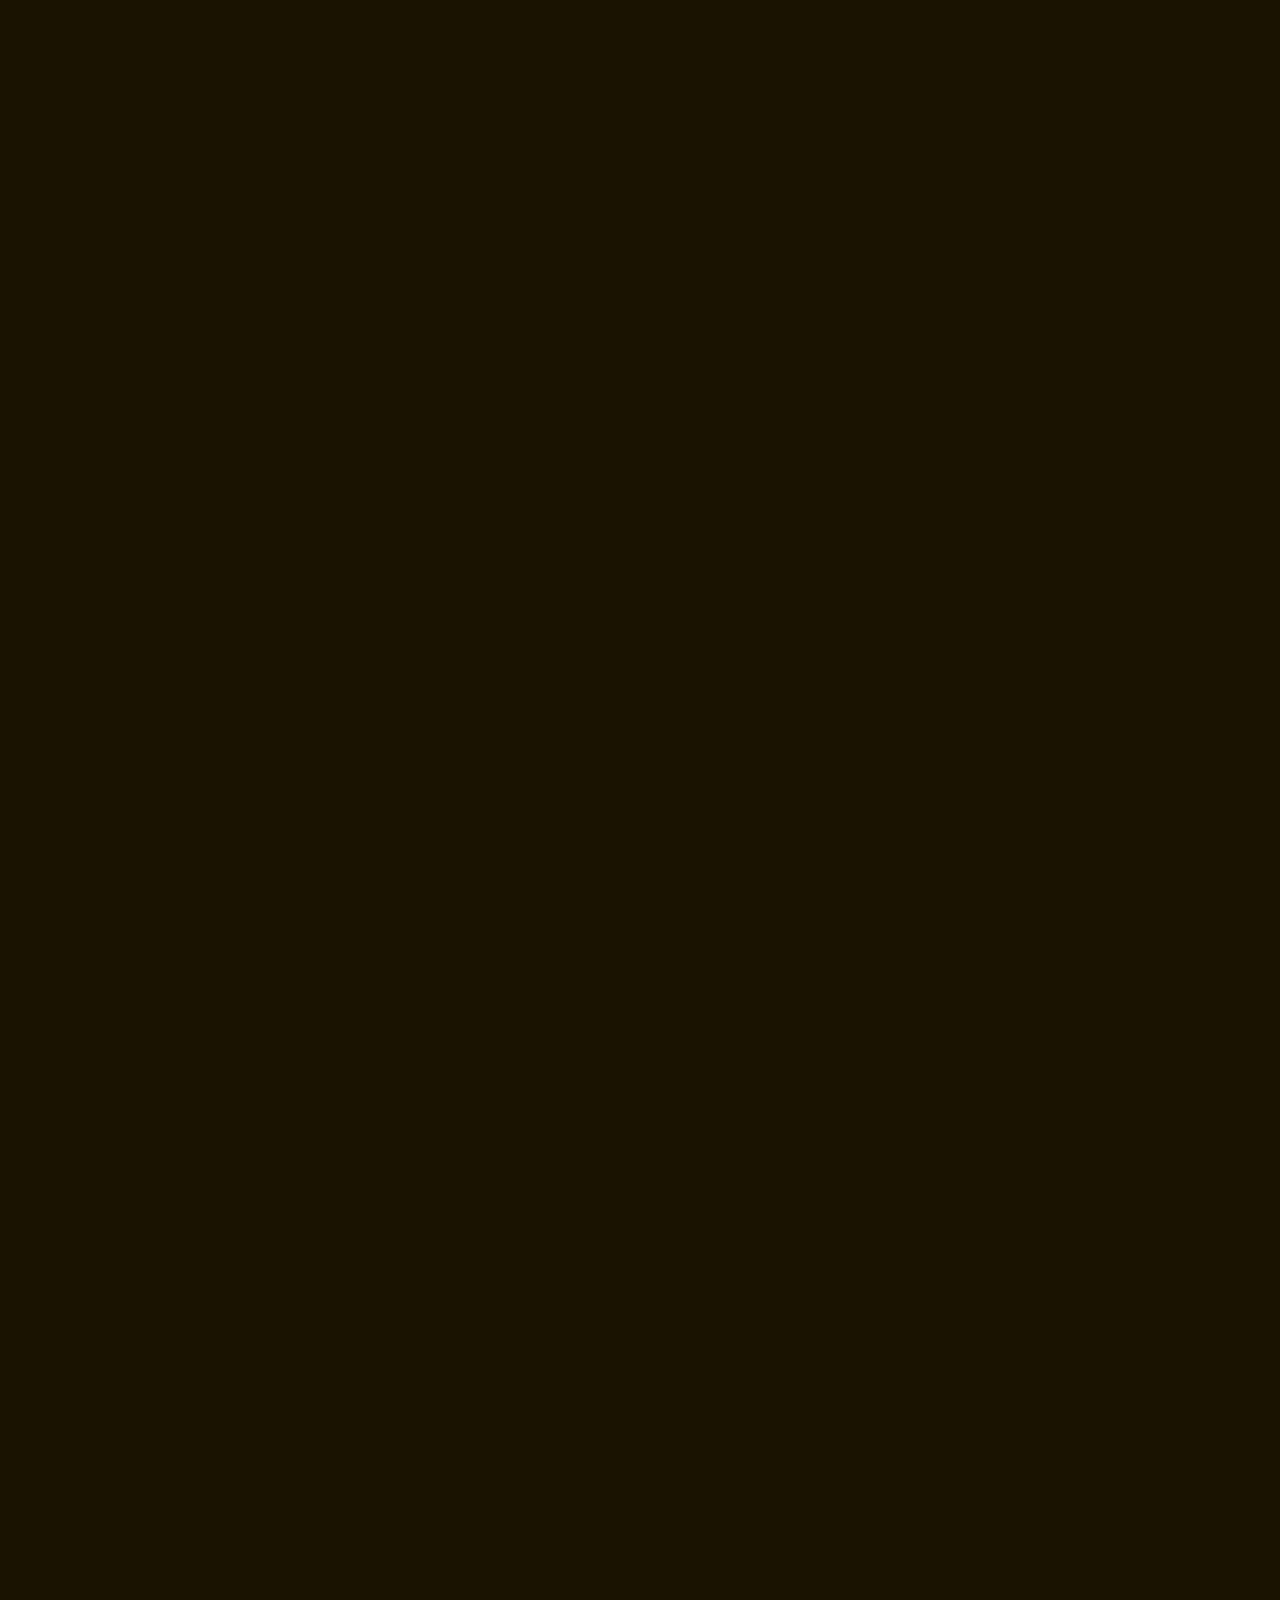
==== commit 26d8200a: "refactor: split HTML to partials, fix hero background inline style" ====
--- a/index.html
+++ b/index.html
@@ -24,543 +24,28 @@
   <link rel="stylesheet" href="assets/css/testimonial.css">
   <link rel="stylesheet" href="assets/css/contact.css">
   <link rel="stylesheet" href="assets/css/footer.css">
-
 </head>
 
 <body>
 
-  <!-- Scroll Progress Bar -->
-  <div class="scroll-progress" id="scrollProgress"></div>
-
-  <!-- Loading Screen -->
-  <div class="loading-screen" id="loadingScreen">
-    <div class="loading-logo"><img src="assets/images/logo/LOGO-removebg.png" alt="Hi Frozen Food"></div>
-    <div class="loading-bar-track">
-      <div class="loading-bar-fill"></div>
-    </div>
-  </div>
-
-  <!-- Mobile Menu -->
-  <div class="mobile-menu" id="mobileMenu">
-    <a href="#hero" onclick="closeMobileMenu()">Beranda</a>
-    <a href="#produk" onclick="closeMobileMenu()">Produk</a>
-    <a href="#caraorder" onclick="closeMobileMenu()">Cara Order</a>
-    <a href="#testimoni" onclick="closeMobileMenu()">Testimoni</a>
-    <a href="#kontak" onclick="closeMobileMenu()">Kontak</a>
-    <a class="nav-cta" href="https://wa.me/6285245585908?text=Halo%20Hi%20Frozen%20Food!%20Saya%20mau%20pesan" target="_blank" onclick="closeMobileMenu()">Order Sekarang</a>
-  </div>
-
-  <!-- Navbar -->
-  <nav class="navbar" id="navbar">
-    <div class="container">
-      <a href="#hero" class="nav-logo"><img src="assets/images/logo/LOGO-removebg.png" alt="Hi Frozen Food"></a>
-      <ul class="nav-menu">
-        <li><a href="#hero" class="active">Beranda</a></li>
-        <li><a href="#produk">Produk</a></li>
-        <li><a href="#caraorder">Cara Order</a></li>
-        <li><a href="#testimoni">Testimoni</a></li>
-        <li><a href="#kontak">Kontak</a></li>
-      </ul>
-      <a class="nav-cta" href="https://wa.me/6285245585908?text=Halo%20Hi%20Frozen%20Food!%20Saya%20mau%20pesan" target="_blank">Order Sekarang</a>
-      <div class="hamburger" id="hamburger" onclick="toggleMobileMenu()">
-        <span></span>
-        <span></span>
-        <span></span>
-      </div>
-    </div>
-  </nav>
-
-  <!-- Hero Section -->
-  <section class="hero" id="hero">
-    <!-- Snowflakes -->
-    <svg class="snowflake-decor top-right" viewBox="0 0 100 100" fill="none" xmlns="http://www.w3.org/2000/svg">
-      <path d="M50 0v100M0 50h100M14.6 14.6l70.7 70.7M85.3 14.6L14.6 85.3" stroke="#FFD600" stroke-width="1"/>
-      <path d="M25 6.7l25 43.3M75 6.7L50 50M93.3 25L50 50M93.3 75L50 50M75 93.3L50 50M25 93.3l25-43.3M6.7 75l43.3-25M6.7 25l43.3 25" stroke="#FFD600" stroke-width="0.5"/>
-      <circle cx="50" cy="50" r="8" stroke="#FFD600" stroke-width="1"/>
-    </svg>
-    <svg class="snowflake-decor bottom-left" viewBox="0 0 100 100" fill="none" xmlns="http://www.w3.org/2000/svg">
-      <path d="M50 0v100M0 50h100M14.6 14.6l70.7 70.7M85.3 14.6L14.6 85.3" stroke="#FFD600" stroke-width="1"/>
-      <path d="M25 6.7l25 43.3M75 6.7L50 50M93.3 25L50 50M93.3 75L50 50M75 93.3L50 50M25 93.3l25-43.3M6.7 75l43.3-25M6.7 25l43.3 25" stroke="#FFD600" stroke-width="0.5"/>
-      <circle cx="50" cy="50" r="8" stroke="#FFD600" stroke-width="1"/>
-    </svg>
-
-    <!-- Particles -->
-    <div class="particles-container" id="particles"></div>
-
-    <!-- Hero Content -->
-    <div class="hero-content">
-      <div class="hero-badge">🏪 Pontianak's Trusted Frozen Food</div>
-      <h1>Frozen Food Premium untuk Keluarga Anda</h1>
-      <p class="hero-sub" id="heroTagline">Frozen Food Segar, Harga Bersahabat</p>
-      <p class="hero-sub2">KUALITAS TERJAGA, RASA JUARA</p>
-      <div class="hero-buttons">
-        <a class="btn-secondary" href="#produk">📋 Lihat Produk</a>
-      </div>
-    </div>
-
-    <!-- Hero Stats -->
-    <div class="hero-stats">
-      <div class="hero-stat">
-        <span class="hero-stat-number" data-target="500">0</span><span class="hero-stat-number hero-stat-suffix">+</span>
-        <div class="hero-stat-label">Customer</div>
-      </div>
-      <div class="hero-stat">
-        <span class="hero-stat-number" data-target="30">0</span><span class="hero-stat-number hero-stat-suffix">+</span>
-        <div class="hero-stat-label">Produk</div>
-      </div>
-      <div class="hero-stat">
-        <span class="hero-stat-number hero-stat-icon">⭐ </span><span class="hero-stat-number" data-target="5" data-decimal="true">0</span>
-        <div class="hero-stat-label">Rating</div>
-      </div>
-      <div class="hero-stat">
-        <span class="hero-stat-number" data-target="2">0</span><span class="hero-stat-number hero-stat-suffix">th</span>
-        <div class="hero-stat-label">Berdiri</div>
-      </div>
-    </div>
-  </section>
-
-  <!-- Promo Marquee -->
-  <div class="marquee">
-    <div class="marquee-track">
-      <span class="marquee-item">❄️ Stok Selalu Fresh</span>
-      <span class="marquee-item">•</span>
-      <span class="marquee-item">🚀 Order via WhatsApp</span>
-      <span class="marquee-item">•</span>
-      <span class="marquee-item">💳 QRIS & COD</span>
-      <span class="marquee-item">•</span>
-      <span class="marquee-item">📍 Pontianak Barat</span>
-      <span class="marquee-item">•</span>
-      <span class="marquee-item">⏰ Buka 08.00-20.00</span>
-      <span class="marquee-item">•</span>
-      <span class="marquee-item">⭐ Rating 5.0</span>
-      <span class="marquee-item">•</span>
-      <span class="marquee-item">❄️ Stok Selalu Fresh</span>
-      <span class="marquee-item">•</span>
-      <span class="marquee-item">🚀 Order via WhatsApp</span>
-      <span class="marquee-item">•</span>
-      <span class="marquee-item">💳 QRIS & COD</span>
-      <span class="marquee-item">•</span>
-      <span class="marquee-item">📍 Pontianak Barat</span>
-      <span class="marquee-item">•</span>
-      <span class="marquee-item">⏰ Buka 08.00-20.00</span>
-      <span class="marquee-item">•</span>
-      <span class="marquee-item">⭐ Rating 5.0</span>
-      <span class="marquee-item">•</span>
-    </div>
-  </div>
-
-  <!-- Stats / Social Proof -->
-  <section class="stats-section" id="stats">
-    <div class="stats-grid">
-      <div class="stat-item reveal">
-        <span class="stat-number" data-target="500">0</span>
-        <div class="stat-label">Customer Puas</div>
-      </div>
-      <div class="stat-item reveal">
-        <span class="stat-number" data-target="30">0</span>
-        <div class="stat-label">Produk Tersedia</div>
-      </div>
-      <div class="stat-item reveal">
-        <span class="stat-number stat-star">⭐ </span><span class="stat-number stat-inline" data-target="5" data-decimal="true">0</span>
-        <div class="stat-label">Rating Google</div>
-      </div>
-      <div class="stat-item reveal">
-        <span class="stat-number" data-target="2">0</span>
-        <div class="stat-label">Tahun Berdiri</div>
-      </div>
-    </div>
-  </section>
-
-  <!-- Tentang Kami -->
-  <section class="about-section" id="tentang">
-    <div class="container">
-      <div class="about-visual">
-        <div class="about-card-float card-1 reveal">
-          <img src="assets/images/location/tampilan_depan_gerbang_dan_kanopi.png" alt="Tampilan Depan Toko Hi Frozen Food" loading="lazy">
-        </div>
-        <div class="about-card-float card-2 reveal">
-          <img src="assets/images/location/papan_nama_samping_kanopi_senja.png" alt="Papan Nama Hi Frozen Food" loading="lazy">
-        </div>
-        <div class="about-card-float card-3 reveal">
-          <img src="assets/images/location/closeup_papan_nama_dari_bawah.png" alt="Logo Hi Frozen Food" loading="lazy">
-        </div>
-      </div>
-      <div class="about-content reveal">
-        <span class="section-label">Tentang Kami</span>
-        <h2>Kami Hadir untuk Keluarga Pontianak</h2>
-        <p>Hi Frozen Food berdiri dengan misi sederhana — menyediakan frozen food berkualitas dengan harga yang bersahabat untuk seluruh keluarga di Pontianak. Setiap produk kami dipilih dengan cermat untuk memastikan kesegaran dan cita rasa terbaik.</p>
-        <div class="about-features">
-          <div class="about-feature">
-            <div class="about-feature-icon">❄️</div>
-            <div>
-              <h4>Produk Segar & Berkualitas</h4>
-              <p>Semua produk disimpan dalam kondisi beku sempurna</p>
-            </div>
-          </div>
-          <div class="about-feature">
-            <div class="about-feature-icon">🚀</div>
-            <div>
-              <h4>Order Mudah via WhatsApp</h4>
-              <p>Cukup chat, pilih produk, dan bayar — selesai!</p>
-            </div>
-          </div>
-          <div class="about-feature">
-            <div class="about-feature-icon">💳</div>
-            <div>
-              <h4>QRIS & COD Tersedia</h4>
-              <p>Bayar online atau tunai di tempat, sesuai kenyamanan</p>
-            </div>
-          </div>
-          <div class="about-feature">
-            <div class="about-feature-icon">📍</div>
-            <div>
-              <h4>Lokasi Strategis</h4>
-              <p>Sui Jawi, Gg. Lawu, Pontianak Barat — mudah dijangkau dari berbagai penjuru kota</p>
-            </div>
-          </div>
-        </div>
-        <br>
-        <a class="btn-primary" href="#produk">Pelajari Lebih Lanjut</a>
-      </div>
-    </div>
-  </section>
-
-  <!-- Produk Kami -->
-  <section class="products-section" id="produk">
-    <div class="container">
-      <div class="section-header reveal">
-        <span class="section-label">Produk Pilihan</span>
-        <h2>30+ Produk Frozen Food Terbaik</h2>
-        <p class="section-sub">Pilih dari berbagai kategori produk unggulan kami</p>
-      </div>
-
-    </div>
-    <div class="marquee-wrapper">
-
-      <!-- Row 1: scroll kiri -->
-      <div class="marquee-row marquee-row--left">
-        <!-- set 1 -->
-        <div class="product-card-mini"><img src="assets/images/products/HARVEST SHOESTRING 1 KG.png" alt="Harvest Shoestring Fries" loading="lazy"><div class="product-card-mini-info"><span class="product-card-mini-name">Harvest Shoestring Fries</span><span class="product-card-mini-price">Rp 37.000</span></div></div>
-        <div class="product-card-mini"><img src="assets/images/products/Kebab Mini Daging Sapi.png" alt="Kebab Mini Daging Sapi" loading="lazy"><div class="product-card-mini-info"><span class="product-card-mini-name">Kebab Mini Daging Sapi</span><span class="product-card-mini-price">Rp 35.000</span></div></div>
-        <div class="product-card-mini"><img src="assets/images/products/BAKSO DAGING 1KG.png" alt="Bakso Daging 1KG" loading="lazy"><div class="product-card-mini-info"><span class="product-card-mini-name">Bakso Daging 1KG</span><span class="product-card-mini-price">Rp 80.000</span></div></div>
-        <div class="product-card-mini"><img src="assets/images/products/Siomay Frozen.png" alt="Siomay Frozen" loading="lazy"><div class="product-card-mini-info"><span class="product-card-mini-name">Siomay Frozen</span><span class="product-card-mini-price">Rp 115.000</span></div></div>
-        <div class="product-card-mini"><img src="assets/images/products/Emprek Emprek Frozen.png" alt="Empek-Empek Frozen" loading="lazy"><div class="product-card-mini-info"><span class="product-card-mini-name">Empek-Empek Frozen</span><span class="product-card-mini-price">Rp 55.000</span></div></div>
-        <div class="product-card-mini"><img src="assets/images/products/Roti Burger Full Wijen.png" alt="Roti Burger Full Wijen" loading="lazy"><div class="product-card-mini-info"><span class="product-card-mini-name">Roti Burger Full Wijen</span><span class="product-card-mini-price">Rp 1.800</span></div></div>
-        <div class="product-card-mini"><img src="assets/images/products/Roti Bandung.png" alt="Roti Bandung" loading="lazy"><div class="product-card-mini-info"><span class="product-card-mini-name">Roti Bandung</span><span class="product-card-mini-price">Rp 9.000</span></div></div>
-        <div class="product-card-mini"><img src="assets/images/products/Akai Dimsum.png" alt="Akai Dimsum" loading="lazy"><div class="product-card-mini-info"><span class="product-card-mini-name">Akai Dimsum</span><span class="product-card-mini-price">Rp 23.000</span></div></div>
-        <div class="product-card-mini"><img src="assets/images/products/HARVEST CRINKLE 1 KG.png" alt="Harvest Crinkle Cut" loading="lazy"><div class="product-card-mini-info"><span class="product-card-mini-name">Harvest Crinkle Cut</span><span class="product-card-mini-price">Rp 38.000</span></div></div>
-        <div class="product-card-mini"><img src="assets/images/products/Jofrans Patties Daging Ayam.png" alt="Jofrans Patties Daging Ayam" loading="lazy"><div class="product-card-mini-info"><span class="product-card-mini-name">Jofrans Patties Daging Ayam</span><span class="product-card-mini-price">Rp 43.000</span></div></div>
-        <div class="product-card-mini"><img src="assets/images/products/Kentang Crinkle 2.5 KG.png" alt="Kentang Crinkle 2.5 KG" loading="lazy"><div class="product-card-mini-info"><span class="product-card-mini-name">Kentang Crinkle 2.5 KG</span><span class="product-card-mini-price">Rp 90.000</span></div></div>
-        <div class="product-card-mini"><img src="assets/images/products/Kanzler Crispy Nugget Spicy.png" alt="Kanzler Crispy Nugget Spicy" loading="lazy"><div class="product-card-mini-info"><span class="product-card-mini-name">Kanzler Crispy Nugget Spicy</span><span class="product-card-mini-price">Rp 49.000</span></div></div>
-        <div class="product-card-mini"><img src="assets/images/products/Jofrans Sosis Ayam Mini Koktail.png" alt="Jofrans Sosis Ayam Mini Koktail" loading="lazy"><div class="product-card-mini-info"><span class="product-card-mini-name">Jofrans Sosis Ayam Mini Koktail</span><span class="product-card-mini-price">Rp 17.400</span></div></div>
-        <div class="product-card-mini"><img src="assets/images/products/JOFRANS NUGGET AYAM CRISPY ORI.png" alt="Jofrans Nugget Ayam Crispy Ori" loading="lazy"><div class="product-card-mini-info"><span class="product-card-mini-name">Jofrans Nugget Ayam Crispy Ori</span><span class="product-card-mini-price">Rp 24.500</span></div></div>
-        <div class="product-card-mini"><img src="assets/images/products/Kanzler Chicken Nugget.png" alt="Kanzler Chicken Nugget" loading="lazy"><div class="product-card-mini-info"><span class="product-card-mini-name">Kanzler Chicken Nugget</span><span class="product-card-mini-price">Rp 45.500</span></div></div>
-        <!-- set 2 (duplikat untuk infinite loop) -->
-        <div class="product-card-mini"><img src="assets/images/products/HARVEST SHOESTRING 1 KG.png" alt="Harvest Shoestring Fries" loading="lazy"><div class="product-card-mini-info"><span class="product-card-mini-name">Harvest Shoestring Fries</span><span class="product-card-mini-price">Rp 37.000</span></div></div>
-        <div class="product-card-mini"><img src="assets/images/products/Kebab Mini Daging Sapi.png" alt="Kebab Mini Daging Sapi" loading="lazy"><div class="product-card-mini-info"><span class="product-card-mini-name">Kebab Mini Daging Sapi</span><span class="product-card-mini-price">Rp 35.000</span></div></div>
-        <div class="product-card-mini"><img src="assets/images/products/BAKSO DAGING 1KG.png" alt="Bakso Daging 1KG" loading="lazy"><div class="product-card-mini-info"><span class="product-card-mini-name">Bakso Daging 1KG</span><span class="product-card-mini-price">Rp 80.000</span></div></div>
-        <div class="product-card-mini"><img src="assets/images/products/Siomay Frozen.png" alt="Siomay Frozen" loading="lazy"><div class="product-card-mini-info"><span class="product-card-mini-name">Siomay Frozen</span><span class="product-card-mini-price">Rp 115.000</span></div></div>
-        <div class="product-card-mini"><img src="assets/images/products/Emprek Emprek Frozen.png" alt="Empek-Empek Frozen" loading="lazy"><div class="product-card-mini-info"><span class="product-card-mini-name">Empek-Empek Frozen</span><span class="product-card-mini-price">Rp 55.000</span></div></div>
-        <div class="product-card-mini"><img src="assets/images/products/Roti Burger Full Wijen.png" alt="Roti Burger Full Wijen" loading="lazy"><div class="product-card-mini-info"><span class="product-card-mini-name">Roti Burger Full Wijen</span><span class="product-card-mini-price">Rp 1.800</span></div></div>
-        <div class="product-card-mini"><img src="assets/images/products/Roti Bandung.png" alt="Roti Bandung" loading="lazy"><div class="product-card-mini-info"><span class="product-card-mini-name">Roti Bandung</span><span class="product-card-mini-price">Rp 9.000</span></div></div>
-        <div class="product-card-mini"><img src="assets/images/products/Akai Dimsum.png" alt="Akai Dimsum" loading="lazy"><div class="product-card-mini-info"><span class="product-card-mini-name">Akai Dimsum</span><span class="product-card-mini-price">Rp 23.000</span></div></div>
-        <div class="product-card-mini"><img src="assets/images/products/HARVEST CRINKLE 1 KG.png" alt="Harvest Crinkle Cut" loading="lazy"><div class="product-card-mini-info"><span class="product-card-mini-name">Harvest Crinkle Cut</span><span class="product-card-mini-price">Rp 38.000</span></div></div>
-        <div class="product-card-mini"><img src="assets/images/products/Jofrans Patties Daging Ayam.png" alt="Jofrans Patties Daging Ayam" loading="lazy"><div class="product-card-mini-info"><span class="product-card-mini-name">Jofrans Patties Daging Ayam</span><span class="product-card-mini-price">Rp 43.000</span></div></div>
-        <div class="product-card-mini"><img src="assets/images/products/Kentang Crinkle 2.5 KG.png" alt="Kentang Crinkle 2.5 KG" loading="lazy"><div class="product-card-mini-info"><span class="product-card-mini-name">Kentang Crinkle 2.5 KG</span><span class="product-card-mini-price">Rp 90.000</span></div></div>
-        <div class="product-card-mini"><img src="assets/images/products/Kanzler Crispy Nugget Spicy.png" alt="Kanzler Crispy Nugget Spicy" loading="lazy"><div class="product-card-mini-info"><span class="product-card-mini-name">Kanzler Crispy Nugget Spicy</span><span class="product-card-mini-price">Rp 49.000</span></div></div>
-        <div class="product-card-mini"><img src="assets/images/products/Jofrans Sosis Ayam Mini Koktail.png" alt="Jofrans Sosis Ayam Mini Koktail" loading="lazy"><div class="product-card-mini-info"><span class="product-card-mini-name">Jofrans Sosis Ayam Mini Koktail</span><span class="product-card-mini-price">Rp 17.400</span></div></div>
-        <div class="product-card-mini"><img src="assets/images/products/JOFRANS NUGGET AYAM CRISPY ORI.png" alt="Jofrans Nugget Ayam Crispy Ori" loading="lazy"><div class="product-card-mini-info"><span class="product-card-mini-name">Jofrans Nugget Ayam Crispy Ori</span><span class="product-card-mini-price">Rp 24.500</span></div></div>
-        <div class="product-card-mini"><img src="assets/images/products/Kanzler Chicken Nugget.png" alt="Kanzler Chicken Nugget" loading="lazy"><div class="product-card-mini-info"><span class="product-card-mini-name">Kanzler Chicken Nugget</span><span class="product-card-mini-price">Rp 45.500</span></div></div>
-      </div>
-
-      <!-- Row 2: scroll kanan -->
-      <div class="marquee-row marquee-row--right">
-        <!-- set 1 -->
-        <div class="product-card-mini"><img src="assets/images/products/JOFRANS SPICY WINGS 500 GRM.png" alt="Jofrans Spicy Wings 500 Gram" loading="lazy"><div class="product-card-mini-info"><span class="product-card-mini-name">Jofrans Spicy Wings 500 Gram</span><span class="product-card-mini-price">Rp 49.500</span></div></div>
-        <div class="product-card-mini"><img src="assets/images/products/Jofrans Nuget Ayam 225 Gram.png" alt="Jofrans Nugget Ayam 225 Gram" loading="lazy"><div class="product-card-mini-info"><span class="product-card-mini-name">Jofrans Nugget Ayam 225 Gram</span><span class="product-card-mini-price">Rp 12.000</span></div></div>
-        <div class="product-card-mini"><img src="assets/images/products/Tortilaku Tortilla Mini 20 CM.png" alt="Tortilaku Tortilla Mini 20 CM" loading="lazy"><div class="product-card-mini-info"><span class="product-card-mini-name">Tortilaku Tortilla Mini 20 CM</span><span class="product-card-mini-price">Rp 36.000</span></div></div>
-        <div class="product-card-mini"><img src="assets/images/products/Kentang Shoestring 2.5 KG.png" alt="Kentang Shoestring 2.5 KG" loading="lazy"><div class="product-card-mini-info"><span class="product-card-mini-name">Kentang Shoestring 2.5 KG</span><span class="product-card-mini-price">Rp 87.500</span></div></div>
-        <div class="product-card-mini"><img src="assets/images/products/Roti Panjang Roti Hotdog.png" alt="Roti Panjang / Roti Hotdog" loading="lazy"><div class="product-card-mini-info"><span class="product-card-mini-name">Roti Panjang / Roti Hotdog</span><span class="product-card-mini-price">Rp 1.800</span></div></div>
-        <div class="product-card-mini"><img src="assets/images/products/Roti Canai.png" alt="Roti Canai" loading="lazy"><div class="product-card-mini-info"><span class="product-card-mini-name">Roti Canai</span><span class="product-card-mini-price">Rp 15.000</span></div></div>
-        <div class="product-card-mini"><img src="assets/images/products/Tortilaku Tortilla Besar 25 CM.png" alt="Tortilaku Tortilla Besar 25 CM" loading="lazy"><div class="product-card-mini-info"><span class="product-card-mini-name">Tortilaku Tortilla Besar 25 CM</span><span class="product-card-mini-price">Rp 45.000</span></div></div>
-        <div class="product-card-mini"><img src="assets/images/products/Cadera Ebi Furai.png" alt="Cadera Ebi Furai" loading="lazy"><div class="product-card-mini-info"><span class="product-card-mini-name">Cadera Ebi Furai</span><span class="product-card-mini-price">Rp 45.000</span></div></div>
-        <div class="product-card-mini"><img src="assets/images/products/Kebab Mini Ayam.png" alt="Kebab Mini Ayam" loading="lazy"><div class="product-card-mini-info"><span class="product-card-mini-name">Kebab Mini Ayam</span><span class="product-card-mini-price">Rp 30.000</span></div></div>
-        <div class="product-card-mini"><img src="assets/images/products/JOFRANS PATTIES DAGING SAPI.png" alt="Jofrans Patties Daging Sapi" loading="lazy"><div class="product-card-mini-info"><span class="product-card-mini-name">Jofrans Patties Daging Sapi</span><span class="product-card-mini-price">Rp 51.000</span></div></div>
-        <div class="product-card-mini"><img src="assets/images/products/HARVEST CALIFORNIA MIX VEGETABLE.png" alt="Harvest California Mix Vegetable" loading="lazy"><div class="product-card-mini-info"><span class="product-card-mini-name">Harvest California Mix Vegetable</span><span class="product-card-mini-price">Rp 35.000</span></div></div>
-        <div class="product-card-mini"><img src="assets/images/products/KULIT DIMSUM.png" alt="Kulit Dimsum" loading="lazy"><div class="product-card-mini-info"><span class="product-card-mini-name">Kulit Dimsum</span><span class="product-card-mini-price">Rp 14.000</span></div></div>
-        <div class="product-card-mini"><img src="assets/images/products/KULIT LUMPIAH.png" alt="Kulit Lumpiah" loading="lazy"><div class="product-card-mini-info"><span class="product-card-mini-name">Kulit Lumpiah</span><span class="product-card-mini-price">Rp 14.000</span></div></div>
-        <div class="product-card-mini"><img src="assets/images/products/KULIT PANGSIT.png" alt="Kulit Pangsit" loading="lazy"><div class="product-card-mini-info"><span class="product-card-mini-name">Kulit Pangsit</span><span class="product-card-mini-price">Rp 13.000</span></div></div>
-        <div class="product-card-mini"><img src="assets/images/products/JOFRANS SOSIS AYAM MADU.png" alt="Jofrans Sosis Ayam Madu" loading="lazy"><div class="product-card-mini-info"><span class="product-card-mini-name">Jofrans Sosis Ayam Madu</span><span class="product-card-mini-price">Rp 17.500</span></div></div>
-        <!-- set 2 (duplikat untuk infinite loop) -->
-        <div class="product-card-mini"><img src="assets/images/products/JOFRANS SPICY WINGS 500 GRM.png" alt="Jofrans Spicy Wings 500 Gram" loading="lazy"><div class="product-card-mini-info"><span class="product-card-mini-name">Jofrans Spicy Wings 500 Gram</span><span class="product-card-mini-price">Rp 49.500</span></div></div>
-        <div class="product-card-mini"><img src="assets/images/products/Jofrans Nuget Ayam 225 Gram.png" alt="Jofrans Nugget Ayam 225 Gram" loading="lazy"><div class="product-card-mini-info"><span class="product-card-mini-name">Jofrans Nugget Ayam 225 Gram</span><span class="product-card-mini-price">Rp 12.000</span></div></div>
-        <div class="product-card-mini"><img src="assets/images/products/Tortilaku Tortilla Mini 20 CM.png" alt="Tortilaku Tortilla Mini 20 CM" loading="lazy"><div class="product-card-mini-info"><span class="product-card-mini-name">Tortilaku Tortilla Mini 20 CM</span><span class="product-card-mini-price">Rp 36.000</span></div></div>
-        <div class="product-card-mini"><img src="assets/images/products/Kentang Shoestring 2.5 KG.png" alt="Kentang Shoestring 2.5 KG" loading="lazy"><div class="product-card-mini-info"><span class="product-card-mini-name">Kentang Shoestring 2.5 KG</span><span class="product-card-mini-price">Rp 87.500</span></div></div>
-        <div class="product-card-mini"><img src="assets/images/products/Roti Panjang Roti Hotdog.png" alt="Roti Panjang / Roti Hotdog" loading="lazy"><div class="product-card-mini-info"><span class="product-card-mini-name">Roti Panjang / Roti Hotdog</span><span class="product-card-mini-price">Rp 1.800</span></div></div>
-        <div class="product-card-mini"><img src="assets/images/products/Roti Canai.png" alt="Roti Canai" loading="lazy"><div class="product-card-mini-info"><span class="product-card-mini-name">Roti Canai</span><span class="product-card-mini-price">Rp 15.000</span></div></div>
-        <div class="product-card-mini"><img src="assets/images/products/Tortilaku Tortilla Besar 25 CM.png" alt="Tortilaku Tortilla Besar 25 CM" loading="lazy"><div class="product-card-mini-info"><span class="product-card-mini-name">Tortilaku Tortilla Besar 25 CM</span><span class="product-card-mini-price">Rp 45.000</span></div></div>
-        <div class="product-card-mini"><img src="assets/images/products/Cadera Ebi Furai.png" alt="Cadera Ebi Furai" loading="lazy"><div class="product-card-mini-info"><span class="product-card-mini-name">Cadera Ebi Furai</span><span class="product-card-mini-price">Rp 45.000</span></div></div>
-        <div class="product-card-mini"><img src="assets/images/products/Kebab Mini Ayam.png" alt="Kebab Mini Ayam" loading="lazy"><div class="product-card-mini-info"><span class="product-card-mini-name">Kebab Mini Ayam</span><span class="product-card-mini-price">Rp 30.000</span></div></div>
-        <div class="product-card-mini"><img src="assets/images/products/JOFRANS PATTIES DAGING SAPI.png" alt="Jofrans Patties Daging Sapi" loading="lazy"><div class="product-card-mini-info"><span class="product-card-mini-name">Jofrans Patties Daging Sapi</span><span class="product-card-mini-price">Rp 51.000</span></div></div>
-        <div class="product-card-mini"><img src="assets/images/products/HARVEST CALIFORNIA MIX VEGETABLE.png" alt="Harvest California Mix Vegetable" loading="lazy"><div class="product-card-mini-info"><span class="product-card-mini-name">Harvest California Mix Vegetable</span><span class="product-card-mini-price">Rp 35.000</span></div></div>
-        <div class="product-card-mini"><img src="assets/images/products/KULIT DIMSUM.png" alt="Kulit Dimsum" loading="lazy"><div class="product-card-mini-info"><span class="product-card-mini-name">Kulit Dimsum</span><span class="product-card-mini-price">Rp 14.000</span></div></div>
-        <div class="product-card-mini"><img src="assets/images/products/KULIT LUMPIAH.png" alt="Kulit Lumpiah" loading="lazy"><div class="product-card-mini-info"><span class="product-card-mini-name">Kulit Lumpiah</span><span class="product-card-mini-price">Rp 14.000</span></div></div>
-        <div class="product-card-mini"><img src="assets/images/products/KULIT PANGSIT.png" alt="Kulit Pangsit" loading="lazy"><div class="product-card-mini-info"><span class="product-card-mini-name">Kulit Pangsit</span><span class="product-card-mini-price">Rp 13.000</span></div></div>
-        <div class="product-card-mini"><img src="assets/images/products/JOFRANS SOSIS AYAM MADU.png" alt="Jofrans Sosis Ayam Madu" loading="lazy"><div class="product-card-mini-info"><span class="product-card-mini-name">Jofrans Sosis Ayam Madu</span><span class="product-card-mini-price">Rp 17.500</span></div></div>
-      </div>
-
-    </div>
-  </section>
-
-  <!-- Cara Order -->
-  <section class="order-section" id="caraorder">
-    <div class="container">
-      <div class="section-header reveal">
-        <span class="section-label">Cara Order</span>
-        <h2>Cara Order Mudah</h2>
-      </div>
-      <div class="order-timeline">
-        <div class="order-step reveal">
-          <div class="order-step-num">1</div>
-          <div class="order-step-card">
-            <span class="icon">💬</span>
-            <h4>Chat WhatsApp</h4>
-            <p>Hubungi kami langsung via WhatsApp kapan saja</p>
-          </div>
-        </div>
-        <div class="order-step reveal">
-          <div class="order-step-num">2</div>
-          <div class="order-step-card">
-            <span class="icon">📋</span>
-            <h4>Pilih Produk</h4>
-            <p>Pilih dari 30+ produk frozen food pilihan kami</p>
-          </div>
-        </div>
-        <div class="order-step reveal">
-          <div class="order-step-num">3</div>
-          <div class="order-step-card">
-            <span class="icon">💳</span>
-            <h4>Bayar Mudah</h4>
-            <p>QRIS otomatis dikirim bot, atau pilih COD</p>
-          </div>
-        </div>
-        <div class="order-step reveal">
-          <div class="order-step-num">4</div>
-          <div class="order-step-card">
-            <span class="icon">📦</span>
-            <h4>Pesanan Siap!</h4>
-            <p>Ambil di toko atau kami siapkan untuk pengiriman</p>
-          </div>
-        </div>
-      </div>
-    </div>
-  </section>
-
-  <!-- Testimoni -->
-  <section class="testi-section" id="testimoni">
-    <div class="container">
-      <div class="section-header reveal">
-        <span class="section-label">Testimoni</span>
-        <h2>Kata Mereka</h2>
-      </div>
-      <div class="testi-carousel" id="testiCarousel">
-        <div class="testi-track" id="testiTrack">
-          <!-- Testimonial 1 -->
-          <div class="testi-card">
-            <div class="testi-card-inner">
-              <div class="testi-header">
-                <div class="testi-avatar testi-avatar-1">S</div>
-                <div>
-                  <div class="testi-name">Sari R.</div>
-                  <div class="testi-location">Pontianak</div>
-                </div>
-              </div>
-              <div class="testi-stars">⭐⭐⭐⭐⭐</div>
-              <div class="testi-text">"Nuggetnya fresh banget, anak-anak langsung suka! Order via WA gampang, bayar QRIS langsung selesai."</div>
-            </div>
-          </div>
-          <!-- Testimonial 2 -->
-          <div class="testi-card">
-            <div class="testi-card-inner">
-              <div class="testi-header">
-                <div class="testi-avatar testi-avatar-2">B</div>
-                <div>
-                  <div class="testi-name">Budi S.</div>
-                  <div class="testi-location">Pontianak Barat</div>
-                </div>
-              </div>
-              <div class="testi-stars">⭐⭐⭐⭐⭐</div>
-              <div class="testi-text">"Stok selalu lengkap, harga bersaing. Udah jadi langganan tetap di sini buat kebutuhan frozen food."</div>
-            </div>
-          </div>
-          <!-- Testimonial 3 -->
-          <div class="testi-card">
-            <div class="testi-card-inner">
-              <div class="testi-header">
-                <div class="testi-avatar testi-avatar-3">D</div>
-                <div>
-                  <div class="testi-name">Dewi A.</div>
-                  <div class="testi-location">Siantan</div>
-                </div>
-              </div>
-              <div class="testi-stars">⭐⭐⭐⭐⭐</div>
-              <div class="testi-text">"Praktis banget! QR langsung dikirim di chat WA, tinggal scan dan bayar. Recommended!"</div>
-            </div>
-          </div>
-          <!-- Testimonial 4 -->
-          <div class="testi-card">
-            <div class="testi-card-inner">
-              <div class="testi-header">
-                <div class="testi-avatar testi-avatar-4">R</div>
-                <div>
-                  <div class="testi-name">Rina M.</div>
-                  <div class="testi-location">Pontianak Utara</div>
-                </div>
-              </div>
-              <div class="testi-stars">⭐⭐⭐⭐⭐</div>
-              <div class="testi-text">"Kebabnya enak banget! Beli tiap minggu buat stok di rumah. Harga worth it sama kualitasnya."</div>
-            </div>
-          </div>
-          <!-- Testimonial 5 -->
-          <div class="testi-card">
-            <div class="testi-card-inner">
-              <div class="testi-header">
-                <div class="testi-avatar testi-avatar-5">H</div>
-                <div>
-                  <div class="testi-name">Hendra K.</div>
-                  <div class="testi-location">Pontianak Selatan</div>
-                </div>
-              </div>
-              <div class="testi-stars">⭐⭐⭐⭐⭐</div>
-              <div class="testi-text">"Respon WAnya cepet, langsung dibalas dan langsung diproses. Frozen food terlengkap di Pontianak!"</div>
-            </div>
-          </div>
-          <!-- Testimonial 6 -->
-          <div class="testi-card">
-            <div class="testi-card-inner">
-              <div class="testi-header">
-                <div class="testi-avatar testi-avatar-6">M</div>
-                <div>
-                  <div class="testi-name">Maya L.</div>
-                  <div class="testi-location">Pontianak Kota</div>
-                </div>
-              </div>
-              <div class="testi-stars">⭐⭐⭐⭐⭐</div>
-              <div class="testi-text">"Produknya lengkap dari nugget sampe roti. Satu stop shopping frozen food!"</div>
-            </div>
-          </div>
-        </div>
-        <div class="testi-nav">
-          <button class="testi-arrow" id="testiPrev">&#10094;</button>
-          <div class="testi-dots" id="testiDots"></div>
-          <button class="testi-arrow" id="testiNext">&#10095;</button>
-        </div>
-      </div>
-    </div>
-  </section>
-
-  <!-- Lokasi & Kontak -->
-  <section class="contact-section" id="kontak">
-    <div class="container">
-      <div class="contact-info-card reveal">
-        <h3>Hubungi Kami</h3>
-        <div class="contact-item">
-          <span class="icon">📍</span>
-          <div>
-            <h4>Lokasi</h4>
-            <p>Sui Jawi, Gg. Lawu, Kec. Pontianak Barat, Kota Pontianak, Kalimantan Barat</p>
-          </div>
-        </div>
-        <div class="contact-item">
-          <span class="icon">🕐</span>
-          <div>
-            <h4>Jam Operasional</h4>
-            <p>Senin – Minggu, 08.00 – 20.00 WIB</p>
-          </div>
-        </div>
-        <div class="contact-item">
-          <span class="icon">📱</span>
-          <div>
-            <h4>WhatsApp</h4>
-            <p>+62 852-4558-5908</p>
-          </div>
-        </div>
-        <div class="contact-item">
-          <span class="icon">💳</span>
-          <div>
-            <h4>Pembayaran</h4>
-            <div>
-              <span class="payment-badge">✓ QRIS</span>
-              <span class="payment-badge">✓ COD</span>
-              <span class="payment-badge">✓ Tunai</span>
-            </div>
-          </div>
-        </div>
-        <a class="btn-primary" href="https://wa.me/6285245585908?text=Halo%20Hi%20Frozen%20Food!%20Saya%20mau%20pesan" target="_blank">💬 Chat Sekarang</a>
-      </div>
-      <div class="contact-map reveal">
-        <iframe src="https://maps.google.com/maps?q=-0.0175,109.3275&z=17&output=embed" width="100%" height="350" style="border:none;border-radius:16px;" allowfullscreen="" loading="lazy" referrerpolicy="no-referrer-when-downgrade"></iframe>
-        <a class="btn-secondary" href="https://maps.app.goo.gl/YRZAssjkWorTA36y9" target="_blank" style="display:inline-flex;margin-top:12px;">📍 Buka di Google Maps</a>
-      </div>
-    </div>
-  </section>
-
-  <!-- CTA Akhir -->
-  <section class="cta-section">
-    <div class="container reveal">
-      <div class="cta-icon">❄️</div>
-      <h2>Siap Memesan Sekarang?</h2>
-      <p>Chat langsung — respon cepat, proses mudah!</p>
-      <a class="btn-primary" href="https://wa.me/6285245585908?text=Halo%20Hi%20Frozen%20Food!%20Saya%20mau%20pesan" target="_blank">💬 Order via WhatsApp</a>
-      <p class="cta-note">Buka setiap hari 08.00 – 20.00 WIB</p>
-    </div>
-  </section>
-
-  <!-- Footer -->
-  <footer class="footer">
-    <div class="container">
-      <div class="footer-grid">
-        <div>
-          <div class="footer-brand"><img src="assets/images/logo/LOGO-removebg.png" alt="Hi Frozen Food" loading="lazy"></div>
-          <p class="footer-tagline">Frozen Food Segar, Harga Bersahabat</p>
-        </div>
-        <div class="footer-links">
-          <h4>Navigasi</h4>
-          <a href="#hero">Beranda</a>
-          <a href="#produk">Produk</a>
-          <a href="#caraorder">Cara Order</a>
-          <a href="#testimoni">Testimoni</a>
-          <a href="#kontak">Kontak</a>
-        </div>
-        <div class="footer-social-col">
-          <h4>Ikuti Kami</h4>
-          <div class="footer-social">
-            <a href="https://wa.me/6285245585908?text=Halo%20Hi%20Frozen%20Food!" target="_blank" title="WhatsApp">
-              <svg width="20" height="20" viewBox="0 0 24 24" fill="currentColor"><path d="M17.472 14.382c-.297-.149-1.758-.867-2.03-.967-.273-.099-.471-.148-.67.15-.197.297-.767.966-.94 1.164-.173.199-.347.223-.644.075-.297-.15-1.255-.463-2.39-1.475-.883-.788-1.48-1.761-1.653-2.059-.173-.297-.018-.458.13-.606.134-.133.298-.347.446-.52.149-.174.198-.298.298-.497.099-.198.05-.371-.025-.52-.075-.149-.669-1.612-.916-2.207-.242-.579-.487-.5-.669-.51-.173-.008-.371-.01-.57-.01-.198 0-.52.074-.792.372-.272.297-1.04 1.016-1.04 2.479 0 1.462 1.065 2.875 1.213 3.074.149.198 2.096 3.2 5.077 4.487.709.306 1.262.489 1.694.625.712.227 1.36.195 1.871.118.571-.085 1.758-.719 2.006-1.413.248-.694.248-1.289.173-1.413-.074-.124-.272-.198-.57-.347m-5.421 7.403h-.004a9.87 9.87 0 01-5.031-1.378l-.361-.214-3.741.982.998-3.648-.235-.374a9.86 9.86 0 01-1.51-5.26c.001-5.45 4.436-9.884 9.888-9.884 2.64 0 5.122 1.03 6.988 2.898a9.825 9.825 0 012.893 6.994c-.003 5.45-4.437 9.884-9.885 9.884m8.413-18.297A11.815 11.815 0 0012.05 0C5.495 0 .16 5.335.157 11.892c0 2.096.547 4.142 1.588 5.945L.057 24l6.305-1.654a11.882 11.882 0 005.683 1.448h.005c6.554 0 11.89-5.335 11.893-11.893a11.821 11.821 0 00-3.48-8.413z"/></svg>
-            </a>
-            <a href="https://www.instagram.com/hifrozenfood.pnk/" target="_blank" title="Instagram">
-              <svg width="20" height="20" viewBox="0 0 24 24" fill="currentColor"><path d="M12 2.163c3.204 0 3.584.012 4.85.07 3.252.148 4.771 1.691 4.919 4.919.058 1.265.069 1.645.069 4.849 0 3.205-.012 3.584-.069 4.849-.149 3.225-1.664 4.771-4.919 4.919-1.266.058-1.644.07-4.85.07-3.204 0-3.584-.012-4.849-.07-3.26-.149-4.771-1.699-4.919-4.92-.058-1.265-.07-1.644-.07-4.849 0-3.204.013-3.583.07-4.849.149-3.227 1.664-4.771 4.919-4.919 1.266-.057 1.645-.069 4.849-.069zm0-2.163c-3.259 0-3.667.014-4.947.072-4.358.2-6.78 2.618-6.98 6.98-.059 1.281-.073 1.689-.073 4.948 0 3.259.014 3.668.072 4.948.2 4.358 2.618 6.78 6.98 6.98 1.281.058 1.689.072 4.948.072 3.259 0 3.668-.014 4.948-.072 4.354-.2 6.782-2.618 6.979-6.98.059-1.28.073-1.689.073-4.948 0-3.259-.014-3.667-.072-4.947-.196-4.354-2.617-6.78-6.979-6.98-1.281-.059-1.69-.073-4.949-.073zm0 5.838c-3.403 0-6.162 2.759-6.162 6.162s2.759 6.163 6.162 6.163 6.162-2.759 6.162-6.163c0-3.403-2.759-6.162-6.162-6.162zm0 10.162c-2.209 0-4-1.79-4-4 0-2.209 1.791-4 4-4s4 1.791 4 4c0 2.21-1.791 4-4 4zm6.406-11.845c-.796 0-1.441.645-1.441 1.44s.645 1.44 1.441 1.44c.795 0 1.439-.645 1.439-1.44s-.644-1.44-1.439-1.44z"/></svg>
-            </a>
-          </div>
-        </div>
-      </div>
-      <div class="footer-divider"></div>
-      <div class="footer-bottom">
-        <p>&copy; 2026 Hi Frozen Food. All rights reserved.</p>
-        <p>Made with ❤️ in Pontianak</p>
-      </div>
-    </div>
-  </footer>
-
-  <!-- Scroll to Top -->
-  <button class="float-top" id="scrollTop" onclick="window.scrollTo({top:0,behavior:'smooth'})">
-    <svg width="20" height="20" viewBox="0 0 24 24" fill="none" stroke="currentColor" stroke-width="3" stroke-linecap="round" stroke-linejoin="round"><path d="M18 15l-6-6-6 6"/></svg>
-  </button>
-  <script src="assets/js/animations.js"></script>
-  <script src="assets/js/navbar.js"></script>
-  <script src="assets/js/hero.js"></script>
-  <script src="assets/js/products.js"></script>
-  <script src="assets/js/testimonial.js"></script>
+  <!-- Load sections via JS -->
+  <script>
+  (async () => {
+    const sections = ['navbar','hero','stats','about','products','howto','testimonial','contact','footer'];
+    for (const s of sections) {
+      const html = await fetch('includes/' + s + '.html').then(r => r.text());
+      const t = document.createElement('template');
+      t.innerHTML = html;
+      document.body.append(...Array.from(t.content.childNodes));
+    }
+    // Load scripts setelah semua section sudah ada di DOM
+    ['animations','navbar','hero','products','testimonial'].forEach(name => {
+      const el = document.createElement('script');
+      el.src = 'assets/js/' + name + '.js';
+      document.body.appendChild(el);
+    });
+  })();
+  </script>
 
 </body>
-</html>+</html>
--- a/assets/css/hero.css
+++ b/assets/css/hero.css
@@ -3,7 +3,11 @@
        ================================================================ */
     .hero {
       min-height: 100vh;
-      background: var(--bg-hero) url('../images/location/closeup_papan_nama_dari_bawah.png') center top / cover no-repeat;
+      background-color: var(--bg-hero);
+      background-image: url('../images/location/closeup_papan_nama_dari_bawah.png');
+      background-size: cover;
+      background-position: center center;
+      background-repeat: no-repeat;
       display: flex;
       flex-direction: column;
       align-items: center;
@@ -17,7 +21,7 @@
       content: '';
       position: absolute;
       inset: 0;
-      background: rgba(10, 6, 0, 0.82);
+      background: rgba(10, 6, 0, 0.55);
       z-index: 0;
       pointer-events: none;
     }
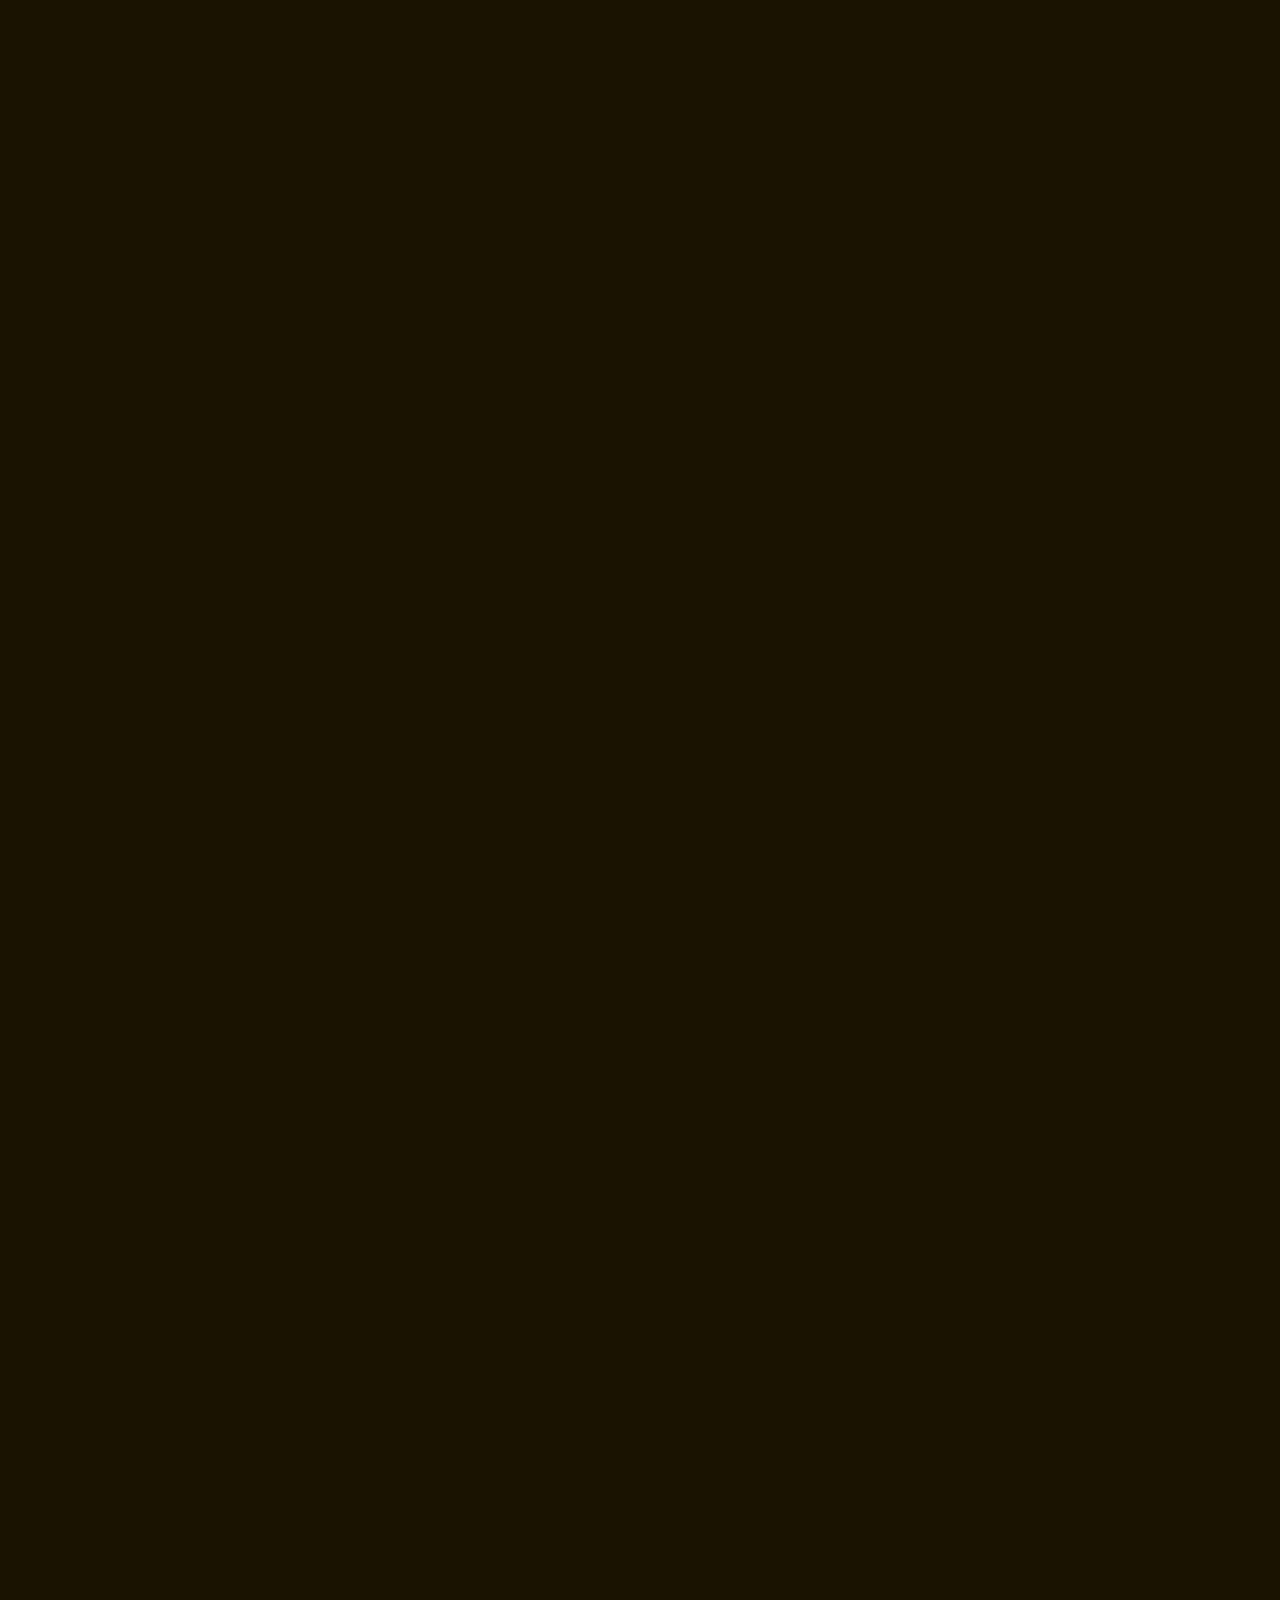
==== commit b2c064d2: "fix: pastikan body selalu tampil — fallback loaded class dan .nojekyll - Tambah .nojekyll agar GitHu" ====
--- a/index.html
+++ b/index.html
@@ -33,10 +33,14 @@
   (async () => {
     const sections = ['navbar','hero','stats','about','products','howto','testimonial','contact','footer'];
     for (const s of sections) {
-      const html = await fetch('includes/' + s + '.html').then(r => r.text());
-      const t = document.createElement('template');
-      t.innerHTML = html;
-      document.body.append(...Array.from(t.content.childNodes));
+      try {
+        const html = await fetch('includes/' + s + '.html').then(r => r.text());
+        const t = document.createElement('template');
+        t.innerHTML = html;
+        document.body.append(...Array.from(t.content.childNodes));
+      } catch(e) {
+        console.error('Gagal load section:', s, e);
+      }
     }
     // Load scripts setelah semua section sudah ada di DOM
     ['animations','navbar','hero','products','testimonial'].forEach(name => {
@@ -44,6 +48,8 @@
       el.src = 'assets/js/' + name + '.js';
       document.body.appendChild(el);
     });
+    // Fallback: pastikan body selalu tampil meski hero.js gagal
+    setTimeout(() => document.body.classList.add('loaded'), 2500);
   })();
   </script>
 
--- a/assets/css/main.css
+++ b/assets/css/main.css
@@ -33,7 +33,11 @@
        RESET & BASE
        ================================================================ */
     *, *::before, *::after { margin: 0; padding: 0; box-sizing: border-box; }
-    html { scroll-behavior: smooth; }
+    html {
+      scroll-behavior: smooth;
+      overflow-x: hidden;
+      max-width: 100%;
+    }
     .product-card, .btn-primary, .testi-card-inner, .float-wa, .float-top, .navbar {
       will-change: transform;
     }
@@ -99,26 +103,81 @@
       .testi-card { flex: 0 0 50%; }
     }
     @media (max-width: 768px) {
+      /* ── Global overflow ─────────────────────────────────────── */
+      *, section, div { max-width: 100%; }
+      /* Marquee perlu width: max-content agar gambar tampil penuh */
+      .marquee-row, .marquee-row--left, .marquee-row--right { max-width: none !important; }
+      .product-card-mini { max-width: 200px !important; flex-shrink: 0; }
+      section { overflow-x: hidden; width: 100%; }
+      .container { padding-left: 16px !important; padding-right: 16px !important; }
+
+      /* ── Navbar ─────────────────────────────────────────────── */
       .nav-menu { display: none; }
       .nav-cta { display: none; }
       .hamburger { display: flex; }
-      .about-section .container { grid-template-columns: 1fr; }
-      .about-visual { display: none; }
-      .product-card { flex: 0 0 160px; }
-      .product-image-wrap { height: 140px; }
-      .product-name { font-size: 12px; }
-      .product-price { font-size: 12px; }
-      .product-btn { font-size: 11px; height: 30px; padding: 6px; }
-      .stats-grid { grid-template-columns: repeat(2, 1fr); }
+
+      /* ── Heading global ─────────────────────────────────────── */
+      h1 { font-size: clamp(1.8rem, 6vw, 2.4rem) !important; }
+      h2 { font-size: clamp(1.6rem, 5vw, 2rem) !important; }
+      .products-section h2 { font-size: 1.6rem !important; }
+
+      /* ── Stats ──────────────────────────────────────────────── */
+      .stats-grid { grid-template-columns: repeat(2, 1fr); gap: 20px; }
       .hero-stats { gap: 24px; }
+
+      /* ── Order timeline ─────────────────────────────────────── */
       .order-timeline { flex-direction: column; }
       .order-timeline::before { display: none; }
+
+      /* ── Contact ────────────────────────────────────────────── */
       .contact-section .container { grid-template-columns: 1fr; }
+
+      /* ── Footer ─────────────────────────────────────────────── */
       .footer-grid { grid-template-columns: 1fr; text-align: center; }
       .footer-social { justify-content: center; }
+
+      /* ── Testimonial ────────────────────────────────────────── */
       .testi-card { flex: 0 0 100%; }
-      .filter-tabs { justify-content: flex-start; overflow-x: auto; flex-wrap: nowrap; padding-bottom: 8px; }
+
+      /* ── Produk marquee: percepat di mobile ────────────────── */
+      .marquee-row--left { animation-duration: 20s !important; }
+      .marquee-row--right { animation-duration: 20s !important; }
+      .products-section * {
+        animation-delay: 0s !important;
+        transition-delay: 0s !important;
+      }
+
+      /* ── Animasi: matikan di mobile ─────────────────────────── */
+      .reveal {
+        opacity: 1 !important;
+        transform: none !important;
+        transition: none !important;
+      }
+      .product-card { transition: none !important; will-change: auto !important; }
+      .product-card:hover { transform: none; }
+      .product-card-mini { transition: none !important; }
+      .product-card-mini:hover { transform: none; box-shadow: none; }
+
+      /* ── Buttons CTA ────────────────────────────────────────── */
+      .btn-primary, .btn-secondary {
+        white-space: nowrap;
+        font-size: 0.95rem;
+        padding: 14px 24px;
+        width: auto;
+        max-width: 90%;
+      }
     }
+
+    @media (max-width: 480px) {
+      /* ── Stats compact ──────────────────────────────────────── */
+      .stat-item .stat-number,
+      .hero-stat .hero-stat-number { font-size: 2rem; }
+      .stats-grid { gap: 12px; padding: 0 8px; }
+      .stat-item .stat-label { font-size: 0.78rem; }
+      .products-section { padding: 50px 0; }
+      h2 { font-size: 1.5rem !important; }
+    }
+
     @media (min-width: 769px) {
       .mobile-menu { display: none !important; }
     }
--- a/assets/css/navbar.css
+++ b/assets/css/navbar.css
@@ -27,16 +27,26 @@
       justify-content: space-between;
     }
     .nav-logo {
-      font-family: var(--font-heading);
-      font-size: 1.4rem;
-      font-weight: 700;
-      background: var(--gradient-text);
-      -webkit-background-clip: text;
-      -webkit-text-fill-color: transparent;
-      background-clip: text;
+      display: flex;
+      align-items: center;
+      gap: 10px;
       text-decoration: none;
     }
-    .nav-logo img { height: 40px; object-fit: contain; }
+    .nav-logo img {
+      width: 38px;
+      height: 38px;
+      object-fit: contain;
+      flex-shrink: 0;
+    }
+    .nav-logo-text {
+      font-family: var(--font-heading);
+      font-size: 1.1rem;
+      font-weight: 700;
+      color: var(--primary);
+      letter-spacing: 0.5px;
+      white-space: nowrap;
+      line-height: 1;
+    }
     .nav-menu {
       display: flex;
       align-items: center;
@@ -97,6 +107,26 @@
     .hamburger.active span:nth-child(2) { opacity: 0; }
     .hamburger.active span:nth-child(3) { transform: rotate(-45deg) translate(5px, -5px); }
 
+    @media (max-width: 768px) {
+      .nav-logo {
+        display: flex;
+        align-items: center;
+        gap: 8px;
+      }
+      .nav-logo img { width: 32px; height: 32px; }
+      .nav-logo-text {
+        display: block;
+        font-size: 0.95rem;
+        font-weight: 700;
+        color: var(--primary);
+        white-space: nowrap;
+      }
+      .nav-menu { display: none; }
+      .nav-cta { display: none; }
+      .hamburger { display: flex; }
+      .navbar .container { padding: 0 16px; }
+    }
+
     /* Mobile Menu */
     .mobile-menu {
       position: fixed;
--- a/assets/css/hero.css
+++ b/assets/css/hero.css
@@ -4,9 +4,9 @@
     .hero {
       min-height: 100vh;
       background-color: var(--bg-hero);
-      background-image: url('../images/location/closeup_papan_nama_dari_bawah.png');
+      background-image: url('../images/location/closeup_papan_nama_dari_bawah-landscape.png');
       background-size: cover;
-      background-position: center center;
+      background-position: center;
       background-repeat: no-repeat;
       display: flex;
       flex-direction: column;
@@ -20,14 +20,15 @@
     .hero::before {
       content: '';
       position: absolute;
-      inset: 0;
-      background: rgba(10, 6, 0, 0.55);
-      z-index: 0;
+      top: 0; left: 0;
+      width: 100%; height: 100%;
+      background: rgba(0, 0, 0, 0.72);
+      z-index: 1;
       pointer-events: none;
     }
     .hero > * {
       position: relative;
-      z-index: 1;
+      z-index: 2;
     }
     .hero::after {
       content: '';
@@ -204,7 +205,6 @@
     }
     .hero-stat-label { color: var(--text-muted); font-size: 0.85rem; }
     .hero-stat-suffix { font-size: 1.5rem; }
-    .hero-stat-icon { font-size: 2rem; }
 
 /* ================================================================
        PROMO MARQUEE
@@ -233,3 +233,21 @@
       0% { transform: translateX(0); }
       100% { transform: translateX(-50%); }
     }
+
+    @media (max-width: 768px) {
+      .hero {
+        width: 100%;
+        max-width: 100vw;
+        min-height: 100svh;
+        min-height: 100vh;
+        padding: 80px 16px 40px;
+        overflow: hidden;
+        background-size: cover;
+        background-position: center center;
+      }
+      .hero h1 { font-size: clamp(1.8rem, 6vw, 2.4rem); }
+      .hero-sub { font-size: 0.95rem; }
+      .hero-sub2 { font-size: 0.8rem; letter-spacing: 2px; }
+      .hero-buttons { flex-direction: column; align-items: center; }
+      .snowflake-decor { width: 180px; height: 180px; }
+    }
--- a/assets/css/about.css
+++ b/assets/css/about.css
@@ -36,8 +36,14 @@
       line-height: 1;
     }
     .stat-item .stat-label { color: var(--text-muted); font-size: 0.9rem; margin-top: 8px; }
-    .stat-star { font-size: 2.5rem; display: inline; }
-    .stat-inline { display: inline; }
+    .stat-item .stat-number,
+    .hero-stat .hero-stat-number {
+      display: block;
+      font-size: 2.5rem;
+      font-weight: 700;
+      color: var(--primary);
+      line-height: 1.2;
+    }
 
 /* ================================================================
        TENTANG KAMI
@@ -109,3 +115,90 @@
     }
     .about-feature h4 { font-family: var(--font-heading); font-size: 1rem; margin-bottom: 4px; }
     .about-feature p { color: var(--text-muted); font-size: 0.9rem; margin: 0; }
+
+    @media (max-width: 768px) {
+      .about-section {
+        padding: 48px 20px;
+      }
+      .about-section .container {
+        display: flex;
+        flex-direction: column;
+        gap: 28px;
+      }
+      .about-visual {
+        display: none;
+      }
+      .about-content {
+        width: 100%;
+        padding: 0;
+        text-align: left;
+      }
+      .about-content .section-label,
+      .about-content .section-tag {
+        text-align: left;
+        display: block;
+      }
+      .about-content h2 {
+        font-size: 1.45rem !important;
+        line-height: 1.35 !important;
+        text-align: left !important;
+        margin-bottom: 12px;
+        word-break: keep-all;
+        overflow-wrap: break-word;
+        hyphens: none;
+      }
+      .about-content p {
+        font-size: 0.88rem;
+        line-height: 1.65;
+        text-align: left;
+        color: var(--text-muted);
+      }
+      .about-features {
+        display: flex;
+        flex-direction: column;
+        gap: 14px;
+        margin-top: 20px;
+      }
+      .about-feature {
+        display: flex;
+        flex-direction: row;
+        align-items: flex-start;
+        gap: 14px;
+        width: 100%;
+      }
+      .about-feature-icon {
+        width: 44px;
+        height: 44px;
+        min-width: 44px;
+        font-size: 1.3rem;
+        flex-shrink: 0;
+      }
+      .about-feature > div:last-child {
+        flex: 1;
+        min-width: 0;
+      }
+      .about-feature h4 {
+        font-size: 0.92rem;
+        font-weight: 600;
+        margin-bottom: 3px;
+        line-height: 1.3;
+      }
+      .about-feature p {
+        font-size: 0.82rem;
+        line-height: 1.5;
+        margin: 0;
+      }
+      .about-content .btn-primary {
+        margin-top: 20px;
+        font-size: 0.9rem;
+        padding: 12px 22px;
+        white-space: nowrap;
+        display: inline-flex;
+      }
+      .stats-grid { grid-template-columns: repeat(2, 1fr); gap: 16px; }
+    }
+
+    @media (max-width: 480px) {
+      .stat-item .stat-number { font-size: 1.9rem; }
+      .stats-grid { gap: 10px; }
+    }
--- a/assets/css/testimonial.css
+++ b/assets/css/testimonial.css
@@ -93,3 +93,11 @@
     .testi-avatar-4 { background: linear-gradient(135deg, #FFD600, #2E7D32); }
     .testi-avatar-5 { background: linear-gradient(135deg, #2E7D32, #FF6B00); }
     .testi-avatar-6 { background: linear-gradient(135deg, #FF6B00, #2E7D32); }
+
+    @media (max-width: 768px) {
+      .testi-section { padding: 60px 16px; }
+      .testi-carousel { overflow: hidden; max-width: 100%; }
+      .testi-track { overflow: hidden; }
+      .testi-card { flex: 0 0 100%; max-width: 100%; padding: 8px 0; }
+      .testi-card-inner { padding: 20px 16px; }
+    }
--- a/assets/css/footer.css
+++ b/assets/css/footer.css
@@ -69,6 +69,33 @@
     }
     .footer-bottom p { color: var(--text-muted); font-size: 0.85rem; }
 
+    @media (max-width: 768px) {
+      .footer { padding: 48px 20px 24px; }
+      .footer-grid { gap: 28px; }
+
+      /* Kolom pertama: brand + tagline rata tengah */
+      .footer-grid > div:first-child { text-align: center; }
+      .footer-brand { text-align: center; width: 100%; }
+      .footer-brand img { display: block; margin: 0 auto 8px; }
+      .footer-tagline { text-align: center; width: 100%; }
+
+      /* Footer bottom: stack vertikal */
+      .footer-bottom {
+        flex-direction: column;
+        text-align: center;
+        gap: 6px;
+      }
+
+      /* Sembunyikan elemen dekorasi bulat/blob */
+      .footer-blob, .footer-decor,
+      [class*="blob"], [class*="decor"] {
+        display: none !important;
+      }
+
+      /* Float-top: sesuaikan posisi agar tidak tumpang tindih */
+      .float-top { bottom: 20px; right: 20px; }
+    }
+
 /* ================================================================
        FLOATING BUTTONS
        ================================================================ */
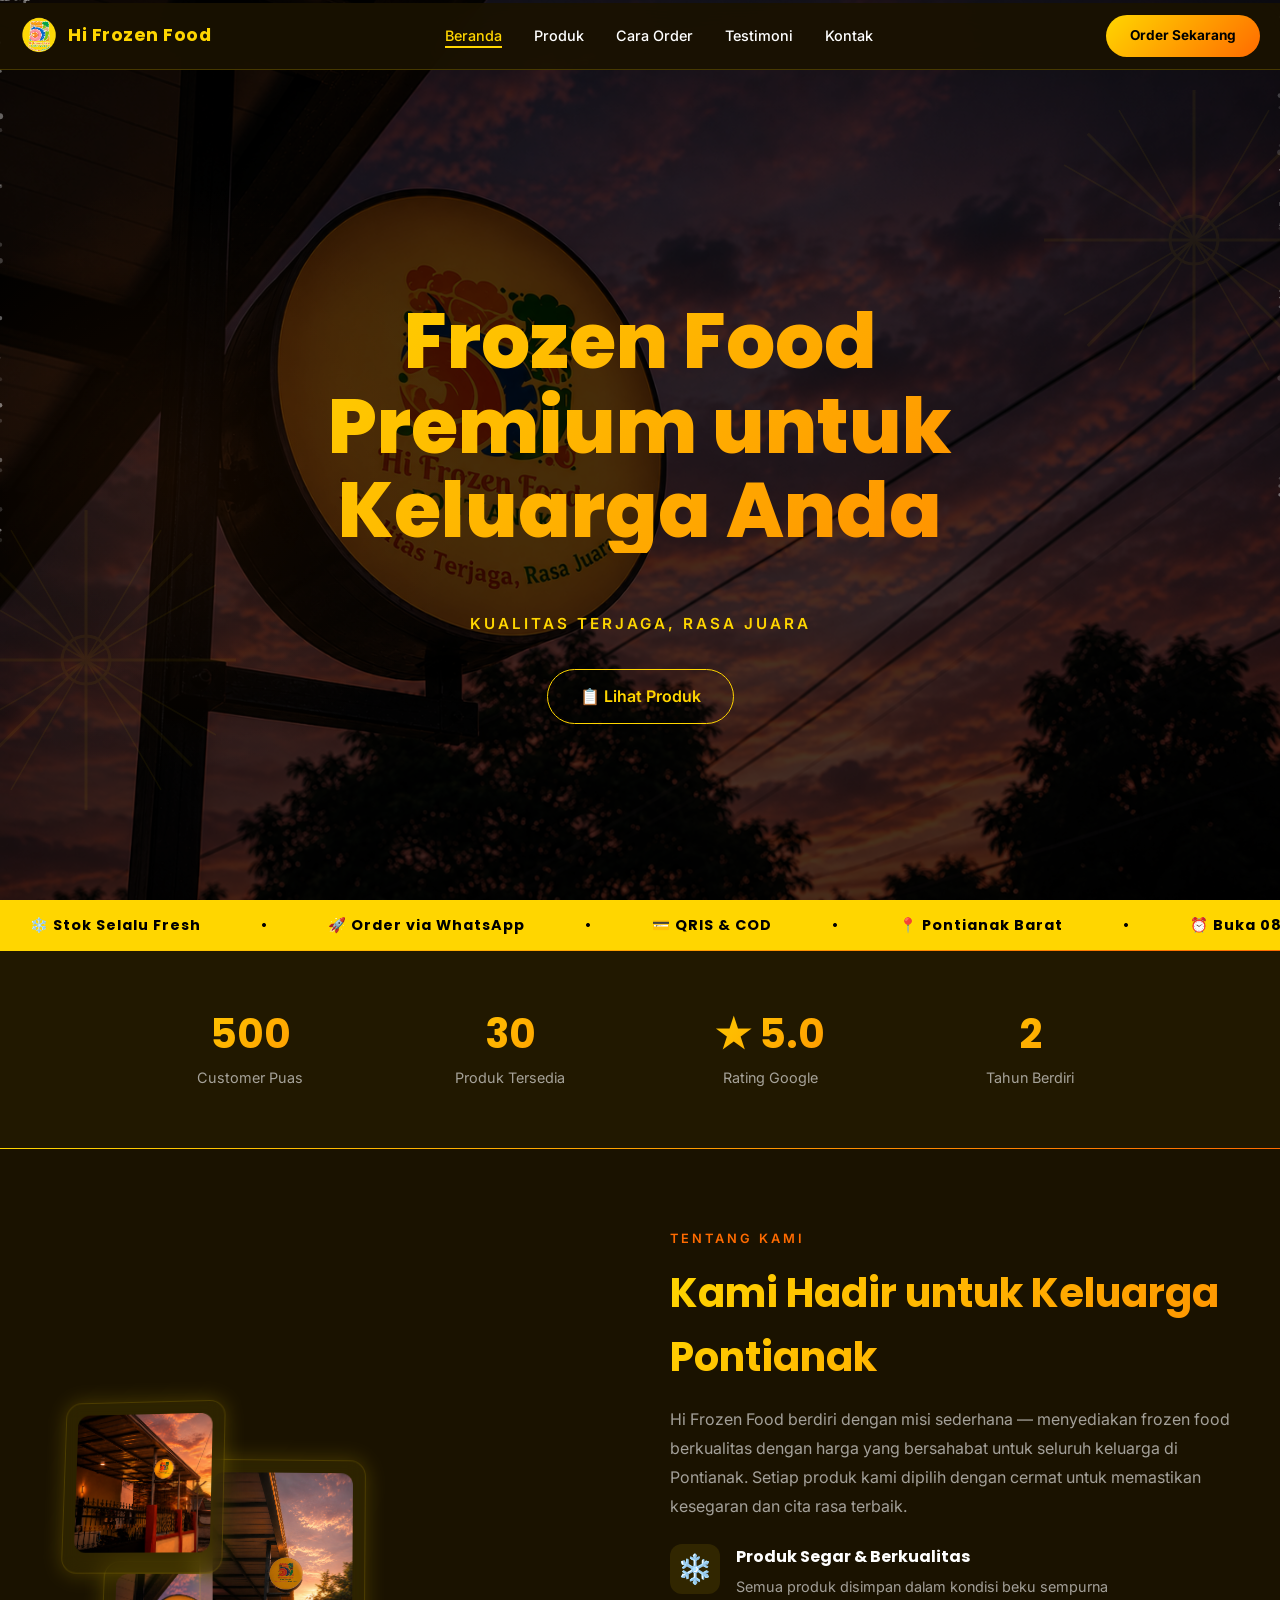
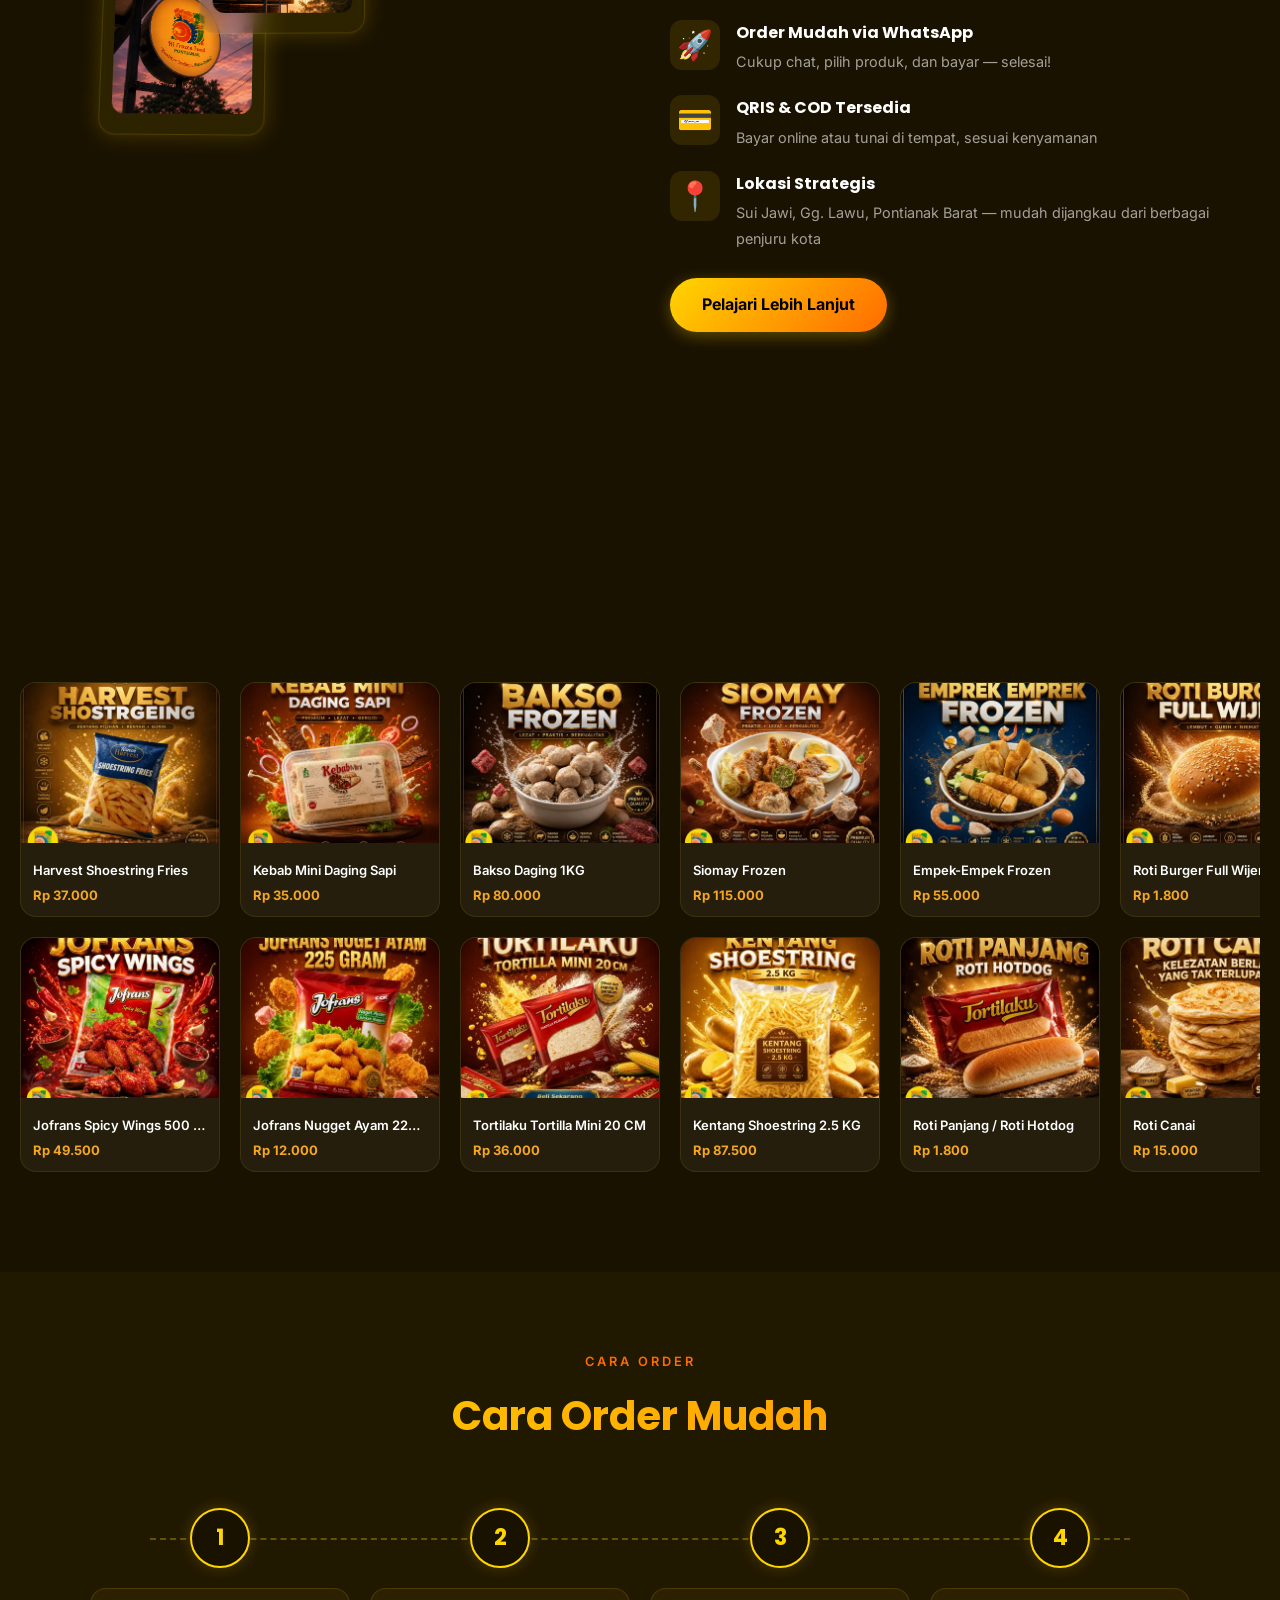
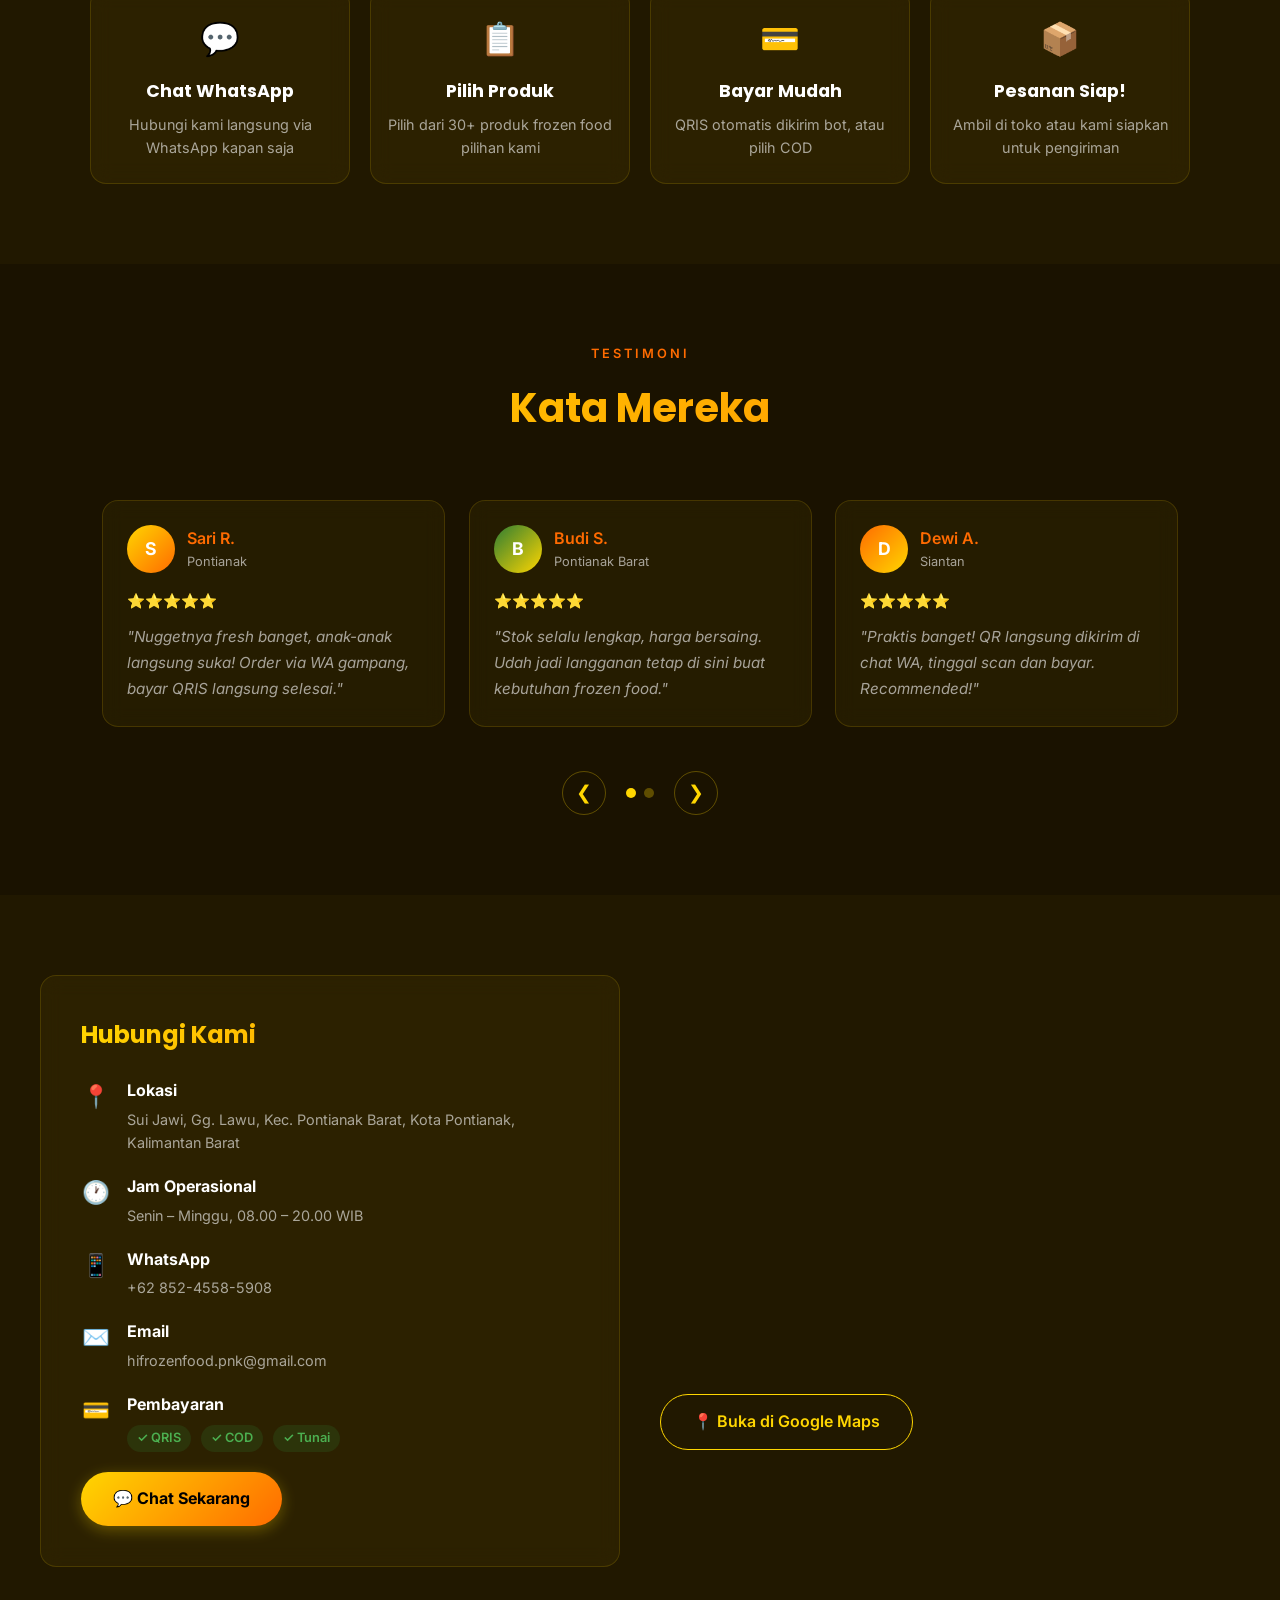
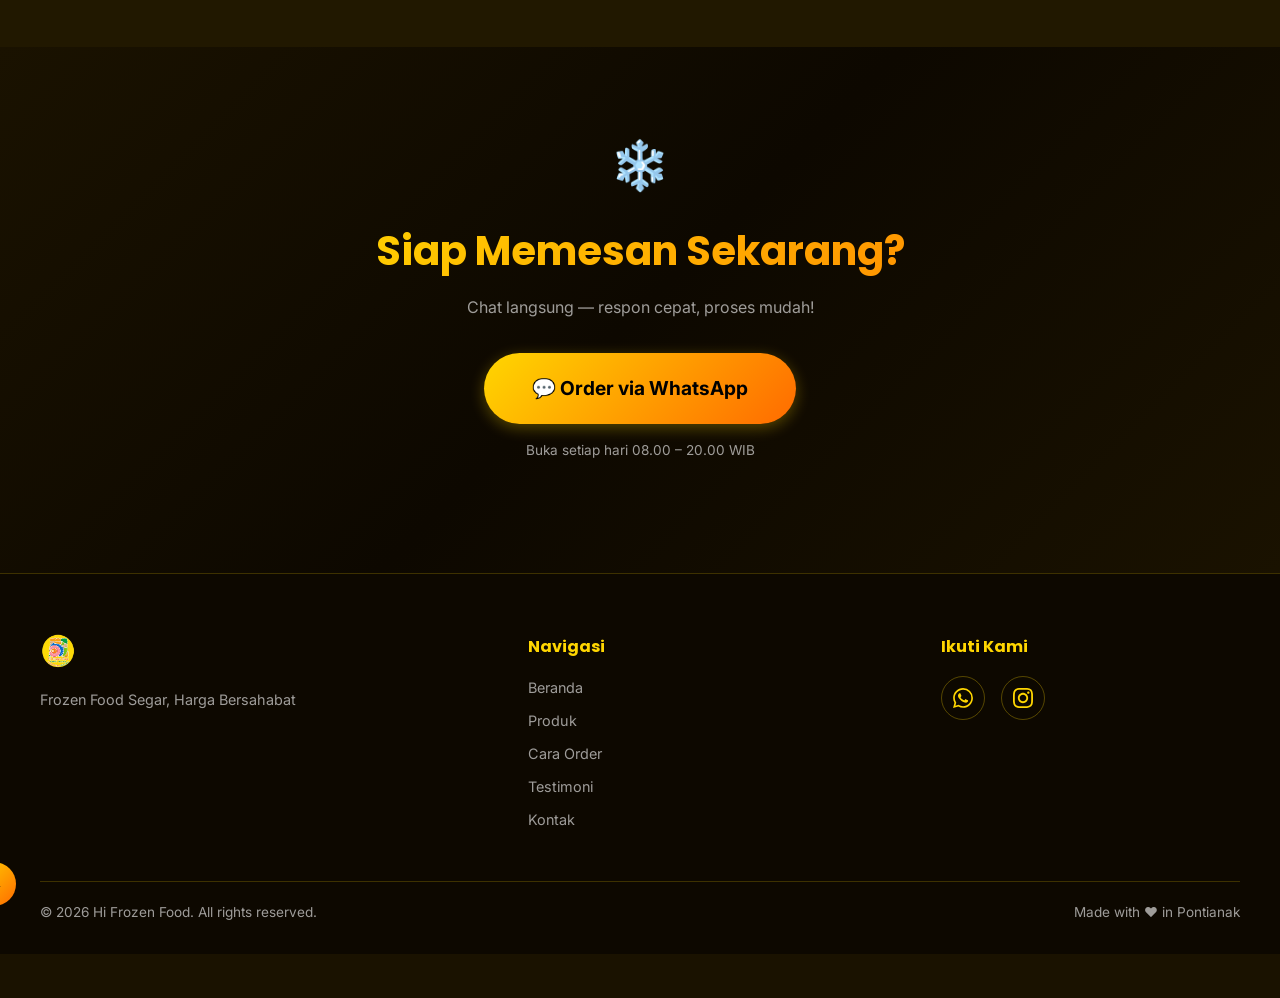
==== commit 22211f9d: "perf: inline semua section ke index.html, hapus body opacity trick Sebelumnya: 9 fetch() berurutan →" ====
--- a/index.html
+++ b/index.html
@@ -9,7 +9,7 @@
   <meta property="og:title" content="Hi Frozen Food Pontianak">
   <meta property="og:description" content="Frozen Food Premium untuk Keluarga Anda — Segar, Berkualitas, Harga Bersahabat">
   <meta property="og:type" content="website">
-  <link rel="canonical" href="https://hifrozenfood.github.io">
+  <link rel="canonical" href="https://hifrozenfood.web.id">
   <link rel="icon" type="image/png" href="assets/images/logo/LOGO.png">
   <link rel="preconnect" href="https://fonts.googleapis.com">
   <link rel="preconnect" href="https://fonts.gstatic.com" crossorigin>
@@ -28,30 +28,535 @@
 
 <body>
 
-  <!-- Load sections via JS -->
-  <script>
-  (async () => {
-    const sections = ['navbar','hero','stats','about','products','howto','testimonial','contact','footer'];
-    for (const s of sections) {
-      try {
-        const html = await fetch('includes/' + s + '.html').then(r => r.text());
-        const t = document.createElement('template');
-        t.innerHTML = html;
-        document.body.append(...Array.from(t.content.childNodes));
-      } catch(e) {
-        console.error('Gagal load section:', s, e);
-      }
-    }
-    // Load scripts setelah semua section sudah ada di DOM
-    ['animations','navbar','hero','products','testimonial'].forEach(name => {
-      const el = document.createElement('script');
-      el.src = 'assets/js/' + name + '.js';
-      document.body.appendChild(el);
-    });
-    // Fallback: pastikan body selalu tampil meski hero.js gagal
-    setTimeout(() => document.body.classList.add('loaded'), 2500);
-  })();
-  </script>
+  <!-- Scroll Progress Bar -->
+  <div class="scroll-progress" id="scrollProgress"></div>
+
+  <!-- Loading Screen -->
+  <div class="loading-screen" id="loadingScreen">
+    <div class="loading-logo"><img src="assets/images/logo/LOGO-removebg.png" alt="Hi Frozen Food"></div>
+    <div class="loading-bar-track">
+      <div class="loading-bar-fill"></div>
+    </div>
+  </div>
+
+  <!-- Mobile Menu -->
+  <div class="mobile-menu" id="mobileMenu">
+    <a href="#hero" onclick="closeMobileMenu()">Beranda</a>
+    <a href="#produk" onclick="closeMobileMenu()">Produk</a>
+    <a href="#caraorder" onclick="closeMobileMenu()">Cara Order</a>
+    <a href="#testimoni" onclick="closeMobileMenu()">Testimoni</a>
+    <a href="#kontak" onclick="closeMobileMenu()">Kontak</a>
+    <a class="nav-cta" href="https://wa.me/6285245585908?text=Halo%20Hi%20Frozen%20Food!%20Saya%20mau%20pesan" target="_blank" onclick="closeMobileMenu()">Order Sekarang</a>
+  </div>
+
+  <!-- Navbar -->
+  <nav class="navbar" id="navbar">
+    <div class="container">
+      <a href="#hero" class="nav-logo"><img src="assets/images/logo/LOGO-removebg.png" alt="Hi Frozen Food" style="width:38px;height:38px;object-fit:contain;"><span class="nav-logo-text">Hi Frozen Food</span></a>
+      <ul class="nav-menu">
+        <li><a href="#hero" class="active">Beranda</a></li>
+        <li><a href="#produk">Produk</a></li>
+        <li><a href="#caraorder">Cara Order</a></li>
+        <li><a href="#testimoni">Testimoni</a></li>
+        <li><a href="#kontak">Kontak</a></li>
+      </ul>
+      <a class="nav-cta" href="https://wa.me/6285245585908?text=Halo%20Hi%20Frozen%20Food!%20Saya%20mau%20pesan" target="_blank">Order Sekarang</a>
+      <div class="hamburger" id="hamburger" onclick="toggleMobileMenu()">
+        <span></span>
+        <span></span>
+        <span></span>
+      </div>
+    </div>
+  </nav>
+
+  <!-- Hero Section -->
+  <section class="hero" id="hero" style="background-image: url('assets/images/location/closeup_papan_nama_dari_bawah-landscape.png'); background-size: cover; background-position: center;">
+    <!-- Snow Canvas -->
+    <canvas id="snowCanvas" style="position:absolute;top:0;left:0;width:100%;height:100%;pointer-events:none;z-index:2;"></canvas>
+    <!-- Snowflakes -->
+    <svg class="snowflake-decor top-right" viewBox="0 0 100 100" fill="none" xmlns="http://www.w3.org/2000/svg">
+      <path d="M50 0v100M0 50h100M14.6 14.6l70.7 70.7M85.3 14.6L14.6 85.3" stroke="#FFD600" stroke-width="1"/>
+      <path d="M25 6.7l25 43.3M75 6.7L50 50M93.3 25L50 50M93.3 75L50 50M75 93.3L50 50M25 93.3l25-43.3M6.7 75l43.3-25M6.7 25l43.3 25" stroke="#FFD600" stroke-width="0.5"/>
+      <circle cx="50" cy="50" r="8" stroke="#FFD600" stroke-width="1"/>
+    </svg>
+    <svg class="snowflake-decor bottom-left" viewBox="0 0 100 100" fill="none" xmlns="http://www.w3.org/2000/svg">
+      <path d="M50 0v100M0 50h100M14.6 14.6l70.7 70.7M85.3 14.6L14.6 85.3" stroke="#FFD600" stroke-width="1"/>
+      <path d="M25 6.7l25 43.3M75 6.7L50 50M93.3 25L50 50M93.3 75L50 50M75 93.3L50 50M25 93.3l25-43.3M6.7 75l43.3-25M6.7 25l43.3 25" stroke="#FFD600" stroke-width="0.5"/>
+      <circle cx="50" cy="50" r="8" stroke="#FFD600" stroke-width="1"/>
+    </svg>
+
+    <!-- Particles -->
+    <div class="particles-container" id="particles"></div>
+
+    <!-- Hero Content -->
+    <div class="hero-content">
+      <div class="hero-badge">🏪 Pontianak's Trusted Frozen Food</div>
+      <h1>Frozen Food Premium untuk Keluarga Anda</h1>
+      <p class="hero-sub" id="heroTagline">Frozen Food Segar, Harga Bersahabat</p>
+      <p class="hero-sub2">KUALITAS TERJAGA, RASA JUARA</p>
+      <div class="hero-buttons">
+        <a class="btn-secondary" href="#produk">📋 Lihat Produk</a>
+      </div>
+    </div>
+
+  </section>
+
+  <!-- Promo Marquee -->
+  <div class="marquee">
+    <div class="marquee-track">
+      <span class="marquee-item">❄️ Stok Selalu Fresh</span>
+      <span class="marquee-item">•</span>
+      <span class="marquee-item">🚀 Order via WhatsApp</span>
+      <span class="marquee-item">•</span>
+      <span class="marquee-item">💳 QRIS & COD</span>
+      <span class="marquee-item">•</span>
+      <span class="marquee-item">📍 Pontianak Barat</span>
+      <span class="marquee-item">•</span>
+      <span class="marquee-item">⏰ Buka 08.00-20.00</span>
+      <span class="marquee-item">•</span>
+      <span class="marquee-item">⭐ Rating 5.0</span>
+      <span class="marquee-item">•</span>
+      <span class="marquee-item">❄️ Stok Selalu Fresh</span>
+      <span class="marquee-item">•</span>
+      <span class="marquee-item">🚀 Order via WhatsApp</span>
+      <span class="marquee-item">•</span>
+      <span class="marquee-item">💳 QRIS & COD</span>
+      <span class="marquee-item">•</span>
+      <span class="marquee-item">📍 Pontianak Barat</span>
+      <span class="marquee-item">•</span>
+      <span class="marquee-item">⏰ Buka 08.00-20.00</span>
+      <span class="marquee-item">•</span>
+      <span class="marquee-item">⭐ Rating 5.0</span>
+      <span class="marquee-item">•</span>
+    </div>
+  </div>
+
+  <!-- Stats / Social Proof -->
+  <section class="stats-section" id="stats">
+    <div class="stats-grid">
+      <div class="stat-item reveal">
+        <span class="stat-number" data-target="500">0</span>
+        <div class="stat-label">Customer Puas</div>
+      </div>
+      <div class="stat-item reveal">
+        <span class="stat-number" data-target="30">0</span>
+        <div class="stat-label">Produk Tersedia</div>
+      </div>
+      <div class="stat-item reveal">
+        <div class="stat-number">★ 5.0</div>
+        <div class="stat-label">Rating Google</div>
+      </div>
+      <div class="stat-item reveal">
+        <span class="stat-number" data-target="2">0</span>
+        <div class="stat-label">Tahun Berdiri</div>
+      </div>
+    </div>
+  </section>
+
+  <!-- Tentang Kami -->
+  <section class="about-section" id="tentang">
+    <div class="container">
+      <div class="about-visual">
+        <div class="about-card-float card-1 reveal">
+          <img src="assets/images/location/tampilan_depan_gerbang_dan_kanopi.png" alt="Tampilan Depan Toko Hi Frozen Food" loading="lazy">
+        </div>
+        <div class="about-card-float card-2 reveal">
+          <img src="assets/images/location/papan_nama_samping_kanopi_senja.png" alt="Papan Nama Hi Frozen Food" loading="lazy">
+        </div>
+        <div class="about-card-float card-3 reveal">
+          <img src="assets/images/location/closeup_papan_nama_dari_bawah.png" alt="Logo Hi Frozen Food" loading="lazy">
+        </div>
+      </div>
+      <div class="about-content reveal">
+        <span class="section-label">Tentang Kami</span>
+        <h2>Kami Hadir untuk Keluarga Pontianak</h2>
+        <p>Hi Frozen Food berdiri dengan misi sederhana — menyediakan frozen food berkualitas dengan harga yang bersahabat untuk seluruh keluarga di Pontianak. Setiap produk kami dipilih dengan cermat untuk memastikan kesegaran dan cita rasa terbaik.</p>
+        <div class="about-features">
+          <div class="about-feature">
+            <div class="about-feature-icon">❄️</div>
+            <div>
+              <h4>Produk Segar & Berkualitas</h4>
+              <p>Semua produk disimpan dalam kondisi beku sempurna</p>
+            </div>
+          </div>
+          <div class="about-feature">
+            <div class="about-feature-icon">🚀</div>
+            <div>
+              <h4>Order Mudah via WhatsApp</h4>
+              <p>Cukup chat, pilih produk, dan bayar — selesai!</p>
+            </div>
+          </div>
+          <div class="about-feature">
+            <div class="about-feature-icon">💳</div>
+            <div>
+              <h4>QRIS & COD Tersedia</h4>
+              <p>Bayar online atau tunai di tempat, sesuai kenyamanan</p>
+            </div>
+          </div>
+          <div class="about-feature">
+            <div class="about-feature-icon">📍</div>
+            <div>
+              <h4>Lokasi Strategis</h4>
+              <p>Sui Jawi, Gg. Lawu, Pontianak Barat — mudah dijangkau dari berbagai penjuru kota</p>
+            </div>
+          </div>
+        </div>
+        <br>
+        <a class="btn-primary" href="#produk">Pelajari Lebih Lanjut</a>
+      </div>
+    </div>
+  </section>
+
+  <!-- Produk Kami -->
+  <section class="products-section" id="produk">
+    <div class="container">
+      <div class="section-header reveal">
+        <span class="section-label">Produk Pilihan</span>
+        <h2>30+ Produk Frozen Food Terbaik</h2>
+        <p class="section-sub">Pilih dari berbagai kategori produk unggulan kami</p>
+      </div>
+
+    </div>
+    <div class="marquee-wrapper">
+
+      <!-- Row 1: scroll kiri -->
+      <div class="marquee-row marquee-row--left">
+        <!-- set 1 -->
+        <div class="product-card-mini"><img src="assets/images/products/HARVEST SHOESTRING 1 KG.webp" alt="Harvest Shoestring Fries" loading="eager"><div class="product-card-mini-info"><span class="product-card-mini-name">Harvest Shoestring Fries</span><span class="product-card-mini-price">Rp 37.000</span></div></div>
+        <div class="product-card-mini"><img src="assets/images/products/Kebab Mini Daging Sapi.webp" alt="Kebab Mini Daging Sapi" loading="eager"><div class="product-card-mini-info"><span class="product-card-mini-name">Kebab Mini Daging Sapi</span><span class="product-card-mini-price">Rp 35.000</span></div></div>
+        <div class="product-card-mini"><img src="assets/images/products/BAKSO DAGING 1KG.webp" alt="Bakso Daging 1KG" loading="eager"><div class="product-card-mini-info"><span class="product-card-mini-name">Bakso Daging 1KG</span><span class="product-card-mini-price">Rp 80.000</span></div></div>
+        <div class="product-card-mini"><img src="assets/images/products/Siomay Frozen.webp" alt="Siomay Frozen" loading="eager"><div class="product-card-mini-info"><span class="product-card-mini-name">Siomay Frozen</span><span class="product-card-mini-price">Rp 115.000</span></div></div>
+        <div class="product-card-mini"><img src="assets/images/products/Emprek Emprek Frozen.webp" alt="Empek-Empek Frozen" loading="eager"><div class="product-card-mini-info"><span class="product-card-mini-name">Empek-Empek Frozen</span><span class="product-card-mini-price">Rp 55.000</span></div></div>
+        <div class="product-card-mini"><img src="assets/images/products/Roti Burger Full Wijen.webp" alt="Roti Burger Full Wijen" loading="eager"><div class="product-card-mini-info"><span class="product-card-mini-name">Roti Burger Full Wijen</span><span class="product-card-mini-price">Rp 1.800</span></div></div>
+        <div class="product-card-mini"><img src="assets/images/products/Roti Bandung.webp" alt="Roti Bandung" loading="eager"><div class="product-card-mini-info"><span class="product-card-mini-name">Roti Bandung</span><span class="product-card-mini-price">Rp 9.000</span></div></div>
+        <div class="product-card-mini"><img src="assets/images/products/Akai Dimsum.webp" alt="Akai Dimsum" loading="eager"><div class="product-card-mini-info"><span class="product-card-mini-name">Akai Dimsum</span><span class="product-card-mini-price">Rp 23.000</span></div></div>
+        <div class="product-card-mini"><img src="assets/images/products/HARVEST CRINKLE 1 KG.webp" alt="Harvest Crinkle Cut" loading="eager"><div class="product-card-mini-info"><span class="product-card-mini-name">Harvest Crinkle Cut</span><span class="product-card-mini-price">Rp 38.000</span></div></div>
+        <div class="product-card-mini"><img src="assets/images/products/Jofrans Patties Daging Ayam.webp" alt="Jofrans Patties Daging Ayam" loading="eager"><div class="product-card-mini-info"><span class="product-card-mini-name">Jofrans Patties Daging Ayam</span><span class="product-card-mini-price">Rp 43.000</span></div></div>
+        <div class="product-card-mini"><img src="assets/images/products/Kentang Crinkle 2.5 KG.webp" alt="Kentang Crinkle 2.5 KG" loading="eager"><div class="product-card-mini-info"><span class="product-card-mini-name">Kentang Crinkle 2.5 KG</span><span class="product-card-mini-price">Rp 90.000</span></div></div>
+        <div class="product-card-mini"><img src="assets/images/products/Kanzler Crispy Nugget Spicy.webp" alt="Kanzler Crispy Nugget Spicy" loading="eager"><div class="product-card-mini-info"><span class="product-card-mini-name">Kanzler Crispy Nugget Spicy</span><span class="product-card-mini-price">Rp 49.000</span></div></div>
+        <div class="product-card-mini"><img src="assets/images/products/Jofrans Sosis Ayam Mini Koktail.webp" alt="Jofrans Sosis Ayam Mini Koktail" loading="eager"><div class="product-card-mini-info"><span class="product-card-mini-name">Jofrans Sosis Ayam Mini Koktail</span><span class="product-card-mini-price">Rp 17.400</span></div></div>
+        <div class="product-card-mini"><img src="assets/images/products/JOFRANS NUGGET AYAM CRISPY ORI.webp" alt="Jofrans Nugget Ayam Crispy Ori" loading="eager"><div class="product-card-mini-info"><span class="product-card-mini-name">Jofrans Nugget Ayam Crispy Ori</span><span class="product-card-mini-price">Rp 24.500</span></div></div>
+        <div class="product-card-mini"><img src="assets/images/products/Kanzler Chicken Nugget.webp" alt="Kanzler Chicken Nugget" loading="eager"><div class="product-card-mini-info"><span class="product-card-mini-name">Kanzler Chicken Nugget</span><span class="product-card-mini-price">Rp 45.500</span></div></div>
+        <!-- set 2 (duplikat untuk infinite loop) -->
+        <div class="product-card-mini"><img src="assets/images/products/HARVEST SHOESTRING 1 KG.webp" alt="Harvest Shoestring Fries" loading="eager"><div class="product-card-mini-info"><span class="product-card-mini-name">Harvest Shoestring Fries</span><span class="product-card-mini-price">Rp 37.000</span></div></div>
+        <div class="product-card-mini"><img src="assets/images/products/Kebab Mini Daging Sapi.webp" alt="Kebab Mini Daging Sapi" loading="eager"><div class="product-card-mini-info"><span class="product-card-mini-name">Kebab Mini Daging Sapi</span><span class="product-card-mini-price">Rp 35.000</span></div></div>
+        <div class="product-card-mini"><img src="assets/images/products/BAKSO DAGING 1KG.webp" alt="Bakso Daging 1KG" loading="eager"><div class="product-card-mini-info"><span class="product-card-mini-name">Bakso Daging 1KG</span><span class="product-card-mini-price">Rp 80.000</span></div></div>
+        <div class="product-card-mini"><img src="assets/images/products/Siomay Frozen.webp" alt="Siomay Frozen" loading="eager"><div class="product-card-mini-info"><span class="product-card-mini-name">Siomay Frozen</span><span class="product-card-mini-price">Rp 115.000</span></div></div>
+        <div class="product-card-mini"><img src="assets/images/products/Emprek Emprek Frozen.webp" alt="Empek-Empek Frozen" loading="eager"><div class="product-card-mini-info"><span class="product-card-mini-name">Empek-Empek Frozen</span><span class="product-card-mini-price">Rp 55.000</span></div></div>
+        <div class="product-card-mini"><img src="assets/images/products/Roti Burger Full Wijen.webp" alt="Roti Burger Full Wijen" loading="eager"><div class="product-card-mini-info"><span class="product-card-mini-name">Roti Burger Full Wijen</span><span class="product-card-mini-price">Rp 1.800</span></div></div>
+        <div class="product-card-mini"><img src="assets/images/products/Roti Bandung.webp" alt="Roti Bandung" loading="eager"><div class="product-card-mini-info"><span class="product-card-mini-name">Roti Bandung</span><span class="product-card-mini-price">Rp 9.000</span></div></div>
+        <div class="product-card-mini"><img src="assets/images/products/Akai Dimsum.webp" alt="Akai Dimsum" loading="eager"><div class="product-card-mini-info"><span class="product-card-mini-name">Akai Dimsum</span><span class="product-card-mini-price">Rp 23.000</span></div></div>
+        <div class="product-card-mini"><img src="assets/images/products/HARVEST CRINKLE 1 KG.webp" alt="Harvest Crinkle Cut" loading="eager"><div class="product-card-mini-info"><span class="product-card-mini-name">Harvest Crinkle Cut</span><span class="product-card-mini-price">Rp 38.000</span></div></div>
+        <div class="product-card-mini"><img src="assets/images/products/Jofrans Patties Daging Ayam.webp" alt="Jofrans Patties Daging Ayam" loading="eager"><div class="product-card-mini-info"><span class="product-card-mini-name">Jofrans Patties Daging Ayam</span><span class="product-card-mini-price">Rp 43.000</span></div></div>
+        <div class="product-card-mini"><img src="assets/images/products/Kentang Crinkle 2.5 KG.webp" alt="Kentang Crinkle 2.5 KG" loading="eager"><div class="product-card-mini-info"><span class="product-card-mini-name">Kentang Crinkle 2.5 KG</span><span class="product-card-mini-price">Rp 90.000</span></div></div>
+        <div class="product-card-mini"><img src="assets/images/products/Kanzler Crispy Nugget Spicy.webp" alt="Kanzler Crispy Nugget Spicy" loading="eager"><div class="product-card-mini-info"><span class="product-card-mini-name">Kanzler Crispy Nugget Spicy</span><span class="product-card-mini-price">Rp 49.000</span></div></div>
+        <div class="product-card-mini"><img src="assets/images/products/Jofrans Sosis Ayam Mini Koktail.webp" alt="Jofrans Sosis Ayam Mini Koktail" loading="eager"><div class="product-card-mini-info"><span class="product-card-mini-name">Jofrans Sosis Ayam Mini Koktail</span><span class="product-card-mini-price">Rp 17.400</span></div></div>
+        <div class="product-card-mini"><img src="assets/images/products/JOFRANS NUGGET AYAM CRISPY ORI.webp" alt="Jofrans Nugget Ayam Crispy Ori" loading="eager"><div class="product-card-mini-info"><span class="product-card-mini-name">Jofrans Nugget Ayam Crispy Ori</span><span class="product-card-mini-price">Rp 24.500</span></div></div>
+        <div class="product-card-mini"><img src="assets/images/products/Kanzler Chicken Nugget.webp" alt="Kanzler Chicken Nugget" loading="eager"><div class="product-card-mini-info"><span class="product-card-mini-name">Kanzler Chicken Nugget</span><span class="product-card-mini-price">Rp 45.500</span></div></div>
+      </div>
+
+      <!-- Row 2: scroll kanan -->
+      <div class="marquee-row marquee-row--right">
+        <!-- set 1 -->
+        <div class="product-card-mini"><img src="assets/images/products/JOFRANS SPICY WINGS 500 GRM.webp" alt="Jofrans Spicy Wings 500 Gram" loading="eager"><div class="product-card-mini-info"><span class="product-card-mini-name">Jofrans Spicy Wings 500 Gram</span><span class="product-card-mini-price">Rp 49.500</span></div></div>
+        <div class="product-card-mini"><img src="assets/images/products/Jofrans Nuget Ayam 225 Gram.webp" alt="Jofrans Nugget Ayam 225 Gram" loading="eager"><div class="product-card-mini-info"><span class="product-card-mini-name">Jofrans Nugget Ayam 225 Gram</span><span class="product-card-mini-price">Rp 12.000</span></div></div>
+        <div class="product-card-mini"><img src="assets/images/products/Tortilaku Tortilla Mini 20 CM.webp" alt="Tortilaku Tortilla Mini 20 CM" loading="eager"><div class="product-card-mini-info"><span class="product-card-mini-name">Tortilaku Tortilla Mini 20 CM</span><span class="product-card-mini-price">Rp 36.000</span></div></div>
+        <div class="product-card-mini"><img src="assets/images/products/Kentang Shoestring 2.5 KG.webp" alt="Kentang Shoestring 2.5 KG" loading="eager"><div class="product-card-mini-info"><span class="product-card-mini-name">Kentang Shoestring 2.5 KG</span><span class="product-card-mini-price">Rp 87.500</span></div></div>
+        <div class="product-card-mini"><img src="assets/images/products/Roti Panjang Roti Hotdog.webp" alt="Roti Panjang / Roti Hotdog" loading="eager"><div class="product-card-mini-info"><span class="product-card-mini-name">Roti Panjang / Roti Hotdog</span><span class="product-card-mini-price">Rp 1.800</span></div></div>
+        <div class="product-card-mini"><img src="assets/images/products/Roti Canai.webp" alt="Roti Canai" loading="eager"><div class="product-card-mini-info"><span class="product-card-mini-name">Roti Canai</span><span class="product-card-mini-price">Rp 15.000</span></div></div>
+        <div class="product-card-mini"><img src="assets/images/products/Tortilaku Tortilla Besar 25 CM.webp" alt="Tortilaku Tortilla Besar 25 CM" loading="eager"><div class="product-card-mini-info"><span class="product-card-mini-name">Tortilaku Tortilla Besar 25 CM</span><span class="product-card-mini-price">Rp 45.000</span></div></div>
+        <div class="product-card-mini"><img src="assets/images/products/Cadera Ebi Furai.webp" alt="Cadera Ebi Furai" loading="eager"><div class="product-card-mini-info"><span class="product-card-mini-name">Cadera Ebi Furai</span><span class="product-card-mini-price">Rp 45.000</span></div></div>
+        <div class="product-card-mini"><img src="assets/images/products/Kebab Mini Ayam.webp" alt="Kebab Mini Ayam" loading="eager"><div class="product-card-mini-info"><span class="product-card-mini-name">Kebab Mini Ayam</span><span class="product-card-mini-price">Rp 30.000</span></div></div>
+        <div class="product-card-mini"><img src="assets/images/products/JOFRANS PATTIES DAGING SAPI.webp" alt="Jofrans Patties Daging Sapi" loading="eager"><div class="product-card-mini-info"><span class="product-card-mini-name">Jofrans Patties Daging Sapi</span><span class="product-card-mini-price">Rp 51.000</span></div></div>
+        <div class="product-card-mini"><img src="assets/images/products/HARVEST CALIFORNIA MIX VEGETABLE.webp" alt="Harvest California Mix Vegetable" loading="eager"><div class="product-card-mini-info"><span class="product-card-mini-name">Harvest California Mix Vegetable</span><span class="product-card-mini-price">Rp 35.000</span></div></div>
+        <div class="product-card-mini"><img src="assets/images/products/KULIT DIMSUM.webp" alt="Kulit Dimsum" loading="eager"><div class="product-card-mini-info"><span class="product-card-mini-name">Kulit Dimsum</span><span class="product-card-mini-price">Rp 14.000</span></div></div>
+        <div class="product-card-mini"><img src="assets/images/products/KULIT LUMPIAH.webp" alt="Kulit Lumpiah" loading="eager"><div class="product-card-mini-info"><span class="product-card-mini-name">Kulit Lumpiah</span><span class="product-card-mini-price">Rp 14.000</span></div></div>
+        <div class="product-card-mini"><img src="assets/images/products/KULIT PANGSIT.webp" alt="Kulit Pangsit" loading="eager"><div class="product-card-mini-info"><span class="product-card-mini-name">Kulit Pangsit</span><span class="product-card-mini-price">Rp 13.000</span></div></div>
+        <div class="product-card-mini"><img src="assets/images/products/JOFRANS SOSIS AYAM MADU.webp" alt="Jofrans Sosis Ayam Madu" loading="eager"><div class="product-card-mini-info"><span class="product-card-mini-name">Jofrans Sosis Ayam Madu</span><span class="product-card-mini-price">Rp 17.500</span></div></div>
+        <!-- set 2 (duplikat untuk infinite loop) -->
+        <div class="product-card-mini"><img src="assets/images/products/JOFRANS SPICY WINGS 500 GRM.webp" alt="Jofrans Spicy Wings 500 Gram" loading="eager"><div class="product-card-mini-info"><span class="product-card-mini-name">Jofrans Spicy Wings 500 Gram</span><span class="product-card-mini-price">Rp 49.500</span></div></div>
+        <div class="product-card-mini"><img src="assets/images/products/Jofrans Nuget Ayam 225 Gram.webp" alt="Jofrans Nugget Ayam 225 Gram" loading="eager"><div class="product-card-mini-info"><span class="product-card-mini-name">Jofrans Nugget Ayam 225 Gram</span><span class="product-card-mini-price">Rp 12.000</span></div></div>
+        <div class="product-card-mini"><img src="assets/images/products/Tortilaku Tortilla Mini 20 CM.webp" alt="Tortilaku Tortilla Mini 20 CM" loading="eager"><div class="product-card-mini-info"><span class="product-card-mini-name">Tortilaku Tortilla Mini 20 CM</span><span class="product-card-mini-price">Rp 36.000</span></div></div>
+        <div class="product-card-mini"><img src="assets/images/products/Kentang Shoestring 2.5 KG.webp" alt="Kentang Shoestring 2.5 KG" loading="eager"><div class="product-card-mini-info"><span class="product-card-mini-name">Kentang Shoestring 2.5 KG</span><span class="product-card-mini-price">Rp 87.500</span></div></div>
+        <div class="product-card-mini"><img src="assets/images/products/Roti Panjang Roti Hotdog.webp" alt="Roti Panjang / Roti Hotdog" loading="eager"><div class="product-card-mini-info"><span class="product-card-mini-name">Roti Panjang / Roti Hotdog</span><span class="product-card-mini-price">Rp 1.800</span></div></div>
+        <div class="product-card-mini"><img src="assets/images/products/Roti Canai.webp" alt="Roti Canai" loading="eager"><div class="product-card-mini-info"><span class="product-card-mini-name">Roti Canai</span><span class="product-card-mini-price">Rp 15.000</span></div></div>
+        <div class="product-card-mini"><img src="assets/images/products/Tortilaku Tortilla Besar 25 CM.webp" alt="Tortilaku Tortilla Besar 25 CM" loading="eager"><div class="product-card-mini-info"><span class="product-card-mini-name">Tortilaku Tortilla Besar 25 CM</span><span class="product-card-mini-price">Rp 45.000</span></div></div>
+        <div class="product-card-mini"><img src="assets/images/products/Cadera Ebi Furai.webp" alt="Cadera Ebi Furai" loading="eager"><div class="product-card-mini-info"><span class="product-card-mini-name">Cadera Ebi Furai</span><span class="product-card-mini-price">Rp 45.000</span></div></div>
+        <div class="product-card-mini"><img src="assets/images/products/Kebab Mini Ayam.webp" alt="Kebab Mini Ayam" loading="eager"><div class="product-card-mini-info"><span class="product-card-mini-name">Kebab Mini Ayam</span><span class="product-card-mini-price">Rp 30.000</span></div></div>
+        <div class="product-card-mini"><img src="assets/images/products/JOFRANS PATTIES DAGING SAPI.webp" alt="Jofrans Patties Daging Sapi" loading="eager"><div class="product-card-mini-info"><span class="product-card-mini-name">Jofrans Patties Daging Sapi</span><span class="product-card-mini-price">Rp 51.000</span></div></div>
+        <div class="product-card-mini"><img src="assets/images/products/HARVEST CALIFORNIA MIX VEGETABLE.webp" alt="Harvest California Mix Vegetable" loading="eager"><div class="product-card-mini-info"><span class="product-card-mini-name">Harvest California Mix Vegetable</span><span class="product-card-mini-price">Rp 35.000</span></div></div>
+        <div class="product-card-mini"><img src="assets/images/products/KULIT DIMSUM.webp" alt="Kulit Dimsum" loading="eager"><div class="product-card-mini-info"><span class="product-card-mini-name">Kulit Dimsum</span><span class="product-card-mini-price">Rp 14.000</span></div></div>
+        <div class="product-card-mini"><img src="assets/images/products/KULIT LUMPIAH.webp" alt="Kulit Lumpiah" loading="eager"><div class="product-card-mini-info"><span class="product-card-mini-name">Kulit Lumpiah</span><span class="product-card-mini-price">Rp 14.000</span></div></div>
+        <div class="product-card-mini"><img src="assets/images/products/KULIT PANGSIT.webp" alt="Kulit Pangsit" loading="eager"><div class="product-card-mini-info"><span class="product-card-mini-name">Kulit Pangsit</span><span class="product-card-mini-price">Rp 13.000</span></div></div>
+        <div class="product-card-mini"><img src="assets/images/products/JOFRANS SOSIS AYAM MADU.webp" alt="Jofrans Sosis Ayam Madu" loading="eager"><div class="product-card-mini-info"><span class="product-card-mini-name">Jofrans Sosis Ayam Madu</span><span class="product-card-mini-price">Rp 17.500</span></div></div>
+      </div>
+
+    </div>
+  </section>
+
+  <!-- Cara Order -->
+  <section class="order-section" id="caraorder">
+    <div class="container">
+      <div class="section-header reveal">
+        <span class="section-label">Cara Order</span>
+        <h2>Cara Order Mudah</h2>
+      </div>
+      <div class="order-timeline">
+        <div class="order-step reveal">
+          <div class="order-step-num">1</div>
+          <div class="order-step-card">
+            <span class="icon">💬</span>
+            <h4>Chat WhatsApp</h4>
+            <p>Hubungi kami langsung via WhatsApp kapan saja</p>
+          </div>
+        </div>
+        <div class="order-step reveal">
+          <div class="order-step-num">2</div>
+          <div class="order-step-card">
+            <span class="icon">📋</span>
+            <h4>Pilih Produk</h4>
+            <p>Pilih dari 30+ produk frozen food pilihan kami</p>
+          </div>
+        </div>
+        <div class="order-step reveal">
+          <div class="order-step-num">3</div>
+          <div class="order-step-card">
+            <span class="icon">💳</span>
+            <h4>Bayar Mudah</h4>
+            <p>QRIS otomatis dikirim bot, atau pilih COD</p>
+          </div>
+        </div>
+        <div class="order-step reveal">
+          <div class="order-step-num">4</div>
+          <div class="order-step-card">
+            <span class="icon">📦</span>
+            <h4>Pesanan Siap!</h4>
+            <p>Ambil di toko atau kami siapkan untuk pengiriman</p>
+          </div>
+        </div>
+      </div>
+    </div>
+  </section>
+
+  <!-- Testimoni -->
+  <section class="testi-section" id="testimoni">
+    <div class="container">
+      <div class="section-header reveal">
+        <span class="section-label">Testimoni</span>
+        <h2>Kata Mereka</h2>
+      </div>
+      <div class="testi-carousel" id="testiCarousel">
+        <div class="testi-track" id="testiTrack">
+          <!-- Testimonial 1 -->
+          <div class="testi-card">
+            <div class="testi-card-inner">
+              <div class="testi-header">
+                <div class="testi-avatar testi-avatar-1">S</div>
+                <div>
+                  <div class="testi-name">Sari R.</div>
+                  <div class="testi-location">Pontianak</div>
+                </div>
+              </div>
+              <div class="testi-stars">⭐⭐⭐⭐⭐</div>
+              <div class="testi-text">"Nuggetnya fresh banget, anak-anak langsung suka! Order via WA gampang, bayar QRIS langsung selesai."</div>
+            </div>
+          </div>
+          <!-- Testimonial 2 -->
+          <div class="testi-card">
+            <div class="testi-card-inner">
+              <div class="testi-header">
+                <div class="testi-avatar testi-avatar-2">B</div>
+                <div>
+                  <div class="testi-name">Budi S.</div>
+                  <div class="testi-location">Pontianak Barat</div>
+                </div>
+              </div>
+              <div class="testi-stars">⭐⭐⭐⭐⭐</div>
+              <div class="testi-text">"Stok selalu lengkap, harga bersaing. Udah jadi langganan tetap di sini buat kebutuhan frozen food."</div>
+            </div>
+          </div>
+          <!-- Testimonial 3 -->
+          <div class="testi-card">
+            <div class="testi-card-inner">
+              <div class="testi-header">
+                <div class="testi-avatar testi-avatar-3">D</div>
+                <div>
+                  <div class="testi-name">Dewi A.</div>
+                  <div class="testi-location">Siantan</div>
+                </div>
+              </div>
+              <div class="testi-stars">⭐⭐⭐⭐⭐</div>
+              <div class="testi-text">"Praktis banget! QR langsung dikirim di chat WA, tinggal scan dan bayar. Recommended!"</div>
+            </div>
+          </div>
+          <!-- Testimonial 4 -->
+          <div class="testi-card">
+            <div class="testi-card-inner">
+              <div class="testi-header">
+                <div class="testi-avatar testi-avatar-4">R</div>
+                <div>
+                  <div class="testi-name">Rina M.</div>
+                  <div class="testi-location">Pontianak Utara</div>
+                </div>
+              </div>
+              <div class="testi-stars">⭐⭐⭐⭐⭐</div>
+              <div class="testi-text">"Kebabnya enak banget! Beli tiap minggu buat stok di rumah. Harga worth it sama kualitasnya."</div>
+            </div>
+          </div>
+          <!-- Testimonial 5 -->
+          <div class="testi-card">
+            <div class="testi-card-inner">
+              <div class="testi-header">
+                <div class="testi-avatar testi-avatar-5">H</div>
+                <div>
+                  <div class="testi-name">Hendra K.</div>
+                  <div class="testi-location">Pontianak Selatan</div>
+                </div>
+              </div>
+              <div class="testi-stars">⭐⭐⭐⭐⭐</div>
+              <div class="testi-text">"Respon WAnya cepet, langsung dibalas dan langsung diproses. Frozen food terlengkap di Pontianak!"</div>
+            </div>
+          </div>
+          <!-- Testimonial 6 -->
+          <div class="testi-card">
+            <div class="testi-card-inner">
+              <div class="testi-header">
+                <div class="testi-avatar testi-avatar-6">M</div>
+                <div>
+                  <div class="testi-name">Maya L.</div>
+                  <div class="testi-location">Pontianak Kota</div>
+                </div>
+              </div>
+              <div class="testi-stars">⭐⭐⭐⭐⭐</div>
+              <div class="testi-text">"Produknya lengkap dari nugget sampe roti. Satu stop shopping frozen food!"</div>
+            </div>
+          </div>
+        </div>
+        <div class="testi-nav">
+          <button class="testi-arrow" id="testiPrev">&#10094;</button>
+          <div class="testi-dots" id="testiDots"></div>
+          <button class="testi-arrow" id="testiNext">&#10095;</button>
+        </div>
+      </div>
+    </div>
+  </section>
+
+  <!-- Lokasi & Kontak -->
+  <section class="contact-section" id="kontak">
+    <div class="container">
+      <div class="contact-info-card reveal">
+        <h3>Hubungi Kami</h3>
+        <div class="contact-item">
+          <span class="icon">📍</span>
+          <div>
+            <h4>Lokasi</h4>
+            <p>Sui Jawi, Gg. Lawu, Kec. Pontianak Barat, Kota Pontianak, Kalimantan Barat</p>
+          </div>
+        </div>
+        <div class="contact-item">
+          <span class="icon">🕐</span>
+          <div>
+            <h4>Jam Operasional</h4>
+            <p>Senin – Minggu, 08.00 – 20.00 WIB</p>
+          </div>
+        </div>
+        <div class="contact-item">
+          <span class="icon">📱</span>
+          <div>
+            <h4>WhatsApp</h4>
+            <p>+62 852-4558-5908</p>
+          </div>
+        </div>
+        <div class="contact-item">
+          <span class="icon">✉️</span>
+          <div>
+            <h4>Email</h4>
+            <p>hifrozenfood.pnk@gmail.com</p>
+          </div>
+        </div>
+        <div class="contact-item">
+          <span class="icon">💳</span>
+          <div>
+            <h4>Pembayaran</h4>
+            <div>
+              <span class="payment-badge">✓ QRIS</span>
+              <span class="payment-badge">✓ COD</span>
+              <span class="payment-badge">✓ Tunai</span>
+            </div>
+          </div>
+        </div>
+        <a class="btn-primary" href="https://wa.me/6285245585908?text=Halo%20Hi%20Frozen%20Food!%20Saya%20mau%20pesan" target="_blank">💬 Chat Sekarang</a>
+      </div>
+      <div class="contact-map reveal">
+        <iframe src="https://maps.google.com/maps?q=-0.0175,109.3275&z=17&output=embed" width="100%" height="350" style="border:none;border-radius:16px;" allowfullscreen="" loading="lazy" referrerpolicy="no-referrer-when-downgrade"></iframe>
+        <a class="btn-secondary" href="https://maps.app.goo.gl/YRZAssjkWorTA36y9" target="_blank" style="display:inline-flex;margin-top:12px;">📍 Buka di Google Maps</a>
+      </div>
+    </div>
+  </section>
+
+  <!-- CTA Akhir -->
+  <section class="cta-section">
+    <div class="container reveal">
+      <div class="cta-icon">❄️</div>
+      <h2>Siap Memesan Sekarang?</h2>
+      <p>Chat langsung — respon cepat, proses mudah!</p>
+      <a class="btn-primary" href="https://wa.me/6285245585908?text=Halo%20Hi%20Frozen%20Food!%20Saya%20mau%20pesan" target="_blank">💬 Order via WhatsApp</a>
+      <p class="cta-note">Buka setiap hari 08.00 – 20.00 WIB</p>
+    </div>
+  </section>
+
+  <!-- Footer -->
+  <footer class="footer">
+    <div class="container">
+      <div class="footer-grid">
+        <div>
+          <div class="footer-brand"><img src="assets/images/logo/LOGO-removebg.png" alt="Hi Frozen Food" loading="lazy"></div>
+          <p class="footer-tagline">Frozen Food Segar, Harga Bersahabat</p>
+        </div>
+        <div class="footer-links">
+          <h4>Navigasi</h4>
+          <a href="#hero">Beranda</a>
+          <a href="#produk">Produk</a>
+          <a href="#caraorder">Cara Order</a>
+          <a href="#testimoni">Testimoni</a>
+          <a href="#kontak">Kontak</a>
+        </div>
+        <div class="footer-social-col">
+          <h4>Ikuti Kami</h4>
+          <div class="footer-social">
+            <a href="https://wa.me/6285245585908?text=Halo%20Hi%20Frozen%20Food!" target="_blank" title="WhatsApp">
+              <svg width="20" height="20" viewBox="0 0 24 24" fill="currentColor"><path d="M17.472 14.382c-.297-.149-1.758-.867-2.03-.967-.273-.099-.471-.148-.67.15-.197.297-.767.966-.94 1.164-.173.199-.347.223-.644.075-.297-.15-1.255-.463-2.39-1.475-.883-.788-1.48-1.761-1.653-2.059-.173-.297-.018-.458.13-.606.134-.133.298-.347.446-.52.149-.174.198-.298.298-.497.099-.198.05-.371-.025-.52-.075-.149-.669-1.612-.916-2.207-.242-.579-.487-.5-.669-.51-.173-.008-.371-.01-.57-.01-.198 0-.52.074-.792.372-.272.297-1.04 1.016-1.04 2.479 0 1.462 1.065 2.875 1.213 3.074.149.198 2.096 3.2 5.077 4.487.709.306 1.262.489 1.694.625.712.227 1.36.195 1.871.118.571-.085 1.758-.719 2.006-1.413.248-.694.248-1.289.173-1.413-.074-.124-.272-.198-.57-.347m-5.421 7.403h-.004a9.87 9.87 0 01-5.031-1.378l-.361-.214-3.741.982.998-3.648-.235-.374a9.86 9.86 0 01-1.51-5.26c.001-5.45 4.436-9.884 9.888-9.884 2.64 0 5.122 1.03 6.988 2.898a9.825 9.825 0 012.893 6.994c-.003 5.45-4.437 9.884-9.885 9.884m8.413-18.297A11.815 11.815 0 0012.05 0C5.495 0 .16 5.335.157 11.892c0 2.096.547 4.142 1.588 5.945L.057 24l6.305-1.654a11.882 11.882 0 005.683 1.448h.005c6.554 0 11.89-5.335 11.893-11.893a11.821 11.821 0 00-3.48-8.413z"/></svg>
+            </a>
+            <a href="https://www.instagram.com/hifrozenfood.pnk/" target="_blank" title="Instagram">
+              <svg width="20" height="20" viewBox="0 0 24 24" fill="currentColor"><path d="M12 2.163c3.204 0 3.584.012 4.85.07 3.252.148 4.771 1.691 4.919 4.919.058 1.265.069 1.645.069 4.849 0 3.205-.012 3.584-.069 4.849-.149 3.225-1.664 4.771-4.919 4.919-1.266.058-1.644.07-4.85.07-3.204 0-3.584-.012-4.849-.07-3.26-.149-4.771-1.699-4.919-4.92-.058-1.265-.07-1.644-.07-4.849 0-3.204.013-3.583.07-4.849.149-3.227 1.664-4.771 4.919-4.919 1.266-.057 1.645-.069 4.849-.069zm0-2.163c-3.259 0-3.667.014-4.947.072-4.358.2-6.78 2.618-6.98 6.98-.059 1.281-.073 1.689-.073 4.948 0 3.259.014 3.668.072 4.948.2 4.358 2.618 6.78 6.98 6.98 1.281.058 1.689.072 4.948.072 3.259 0 3.668-.014 4.948-.072 4.354-.2 6.782-2.618 6.979-6.98.059-1.28.073-1.689.073-4.948 0-3.259-.014-3.667-.072-4.947-.196-4.354-2.617-6.78-6.979-6.98-1.281-.059-1.69-.073-4.949-.073zm0 5.838c-3.403 0-6.162 2.759-6.162 6.162s2.759 6.163 6.162 6.163 6.162-2.759 6.162-6.163c0-3.403-2.759-6.162-6.162-6.162zm0 10.162c-2.209 0-4-1.79-4-4 0-2.209 1.791-4 4-4s4 1.791 4 4c0 2.21-1.791 4-4 4zm6.406-11.845c-.796 0-1.441.645-1.441 1.44s.645 1.44 1.441 1.44c.795 0 1.439-.645 1.439-1.44s-.644-1.44-1.439-1.44z"/></svg>
+            </a>
+          </div>
+        </div>
+      </div>
+      <div class="footer-divider"></div>
+      <div class="footer-bottom">
+        <p>&copy; 2026 Hi Frozen Food. All rights reserved.</p>
+        <p>Made with ❤️ in Pontianak</p>
+      </div>
+    </div>
+  </footer>
+
+  <!-- Scroll to Top -->
+  <button class="float-top" id="scrollTop" onclick="window.scrollTo({top:0,behavior:'smooth'})">
+    <svg width="20" height="20" viewBox="0 0 24 24" fill="none" stroke="currentColor" stroke-width="3" stroke-linecap="round" stroke-linejoin="round"><path d="M18 15l-6-6-6 6"/></svg>
+  </button>
+  <script src="assets/js/animations.js"></script>
+  <script src="assets/js/navbar.js"></script>
+  <script src="assets/js/hero.js"></script>
+  <script src="assets/js/products.js"></script>
+  <script src="assets/js/testimonial.js"></script>
+
+
+  <script src="assets/js/animations.js"></script>
+  <script src="assets/js/navbar.js"></script>
+  <script src="assets/js/hero.js"></script>
+  <script src="assets/js/products.js"></script>
+  <script src="assets/js/testimonial.js"></script>
 
 </body>
 </html>
--- a/assets/css/main.css
+++ b/assets/css/main.css
@@ -47,10 +47,7 @@
       color: var(--white);
       line-height: 1.6;
       overflow-x: hidden;
-      opacity: 0;
-      transition: opacity 0.5s ease;
     }
-    body.loaded { opacity: 1; }
 
     .gradient-text {
       background: var(--gradient-text);
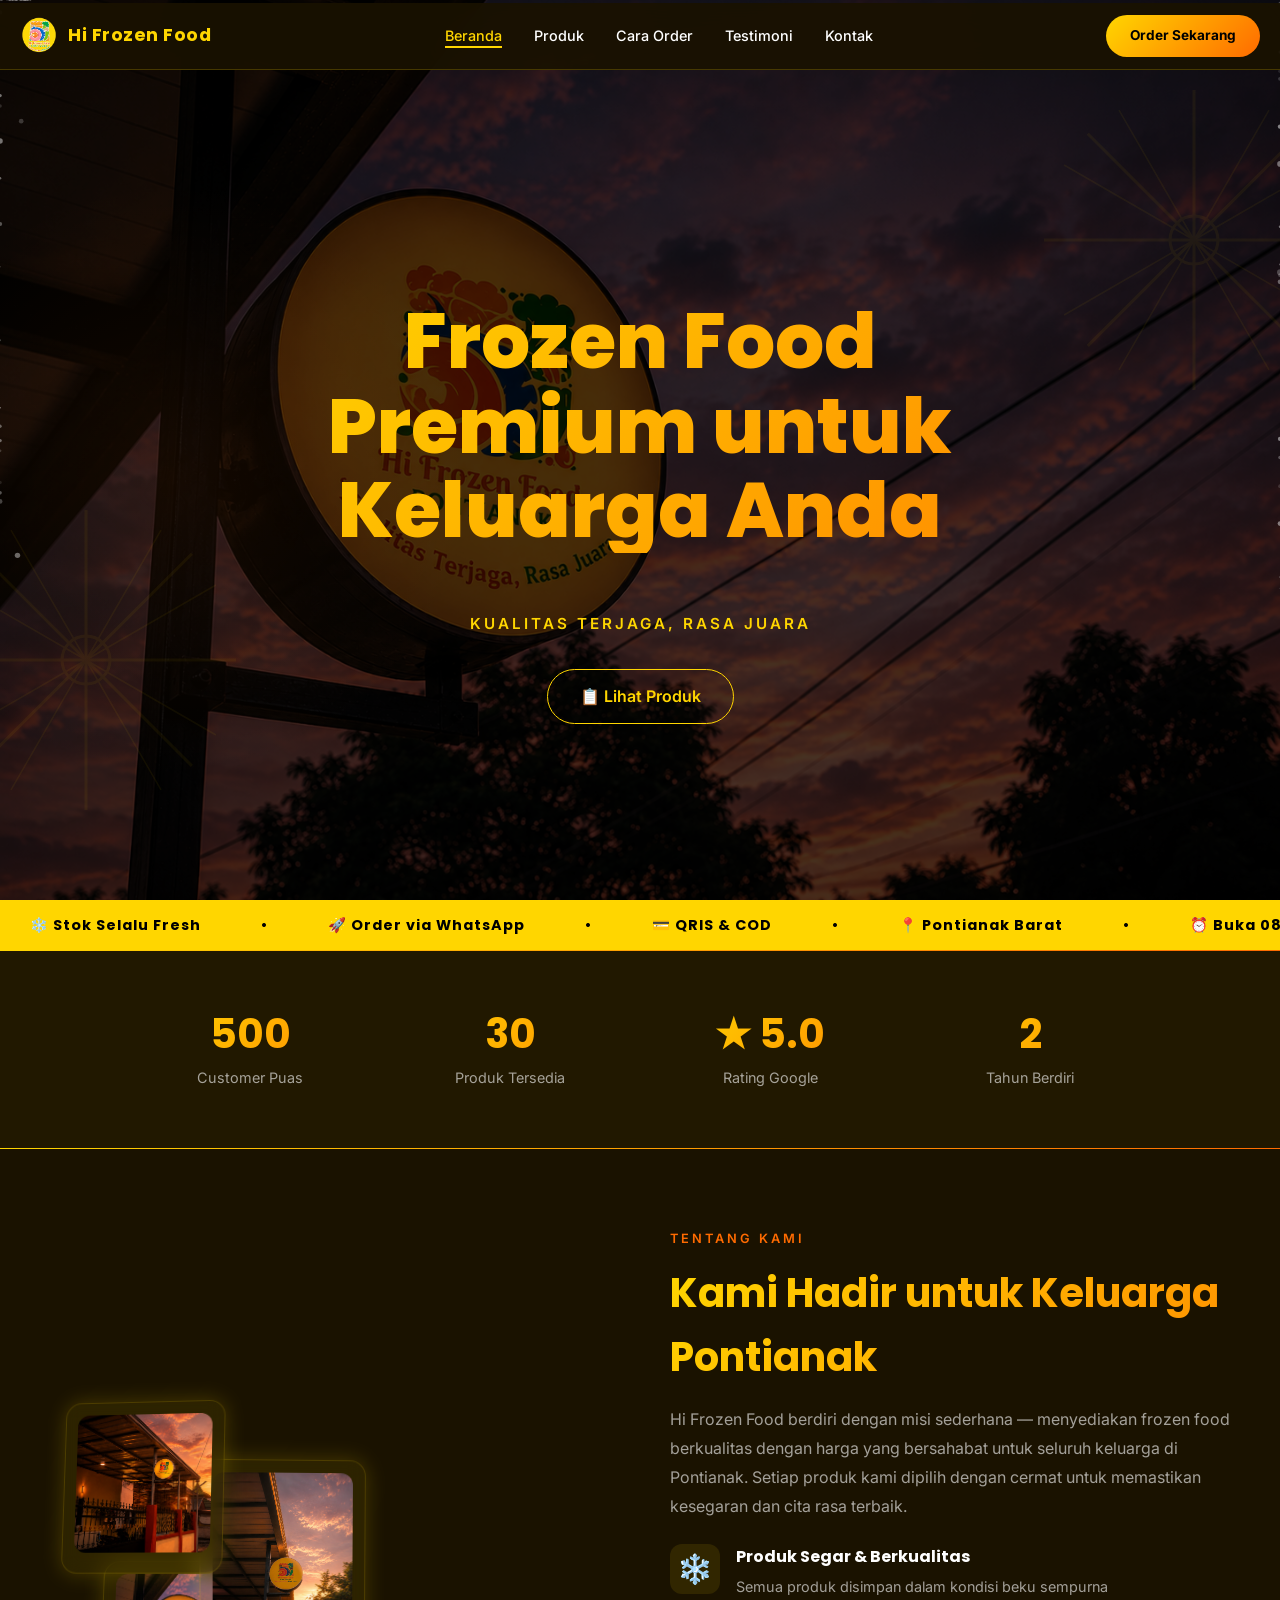
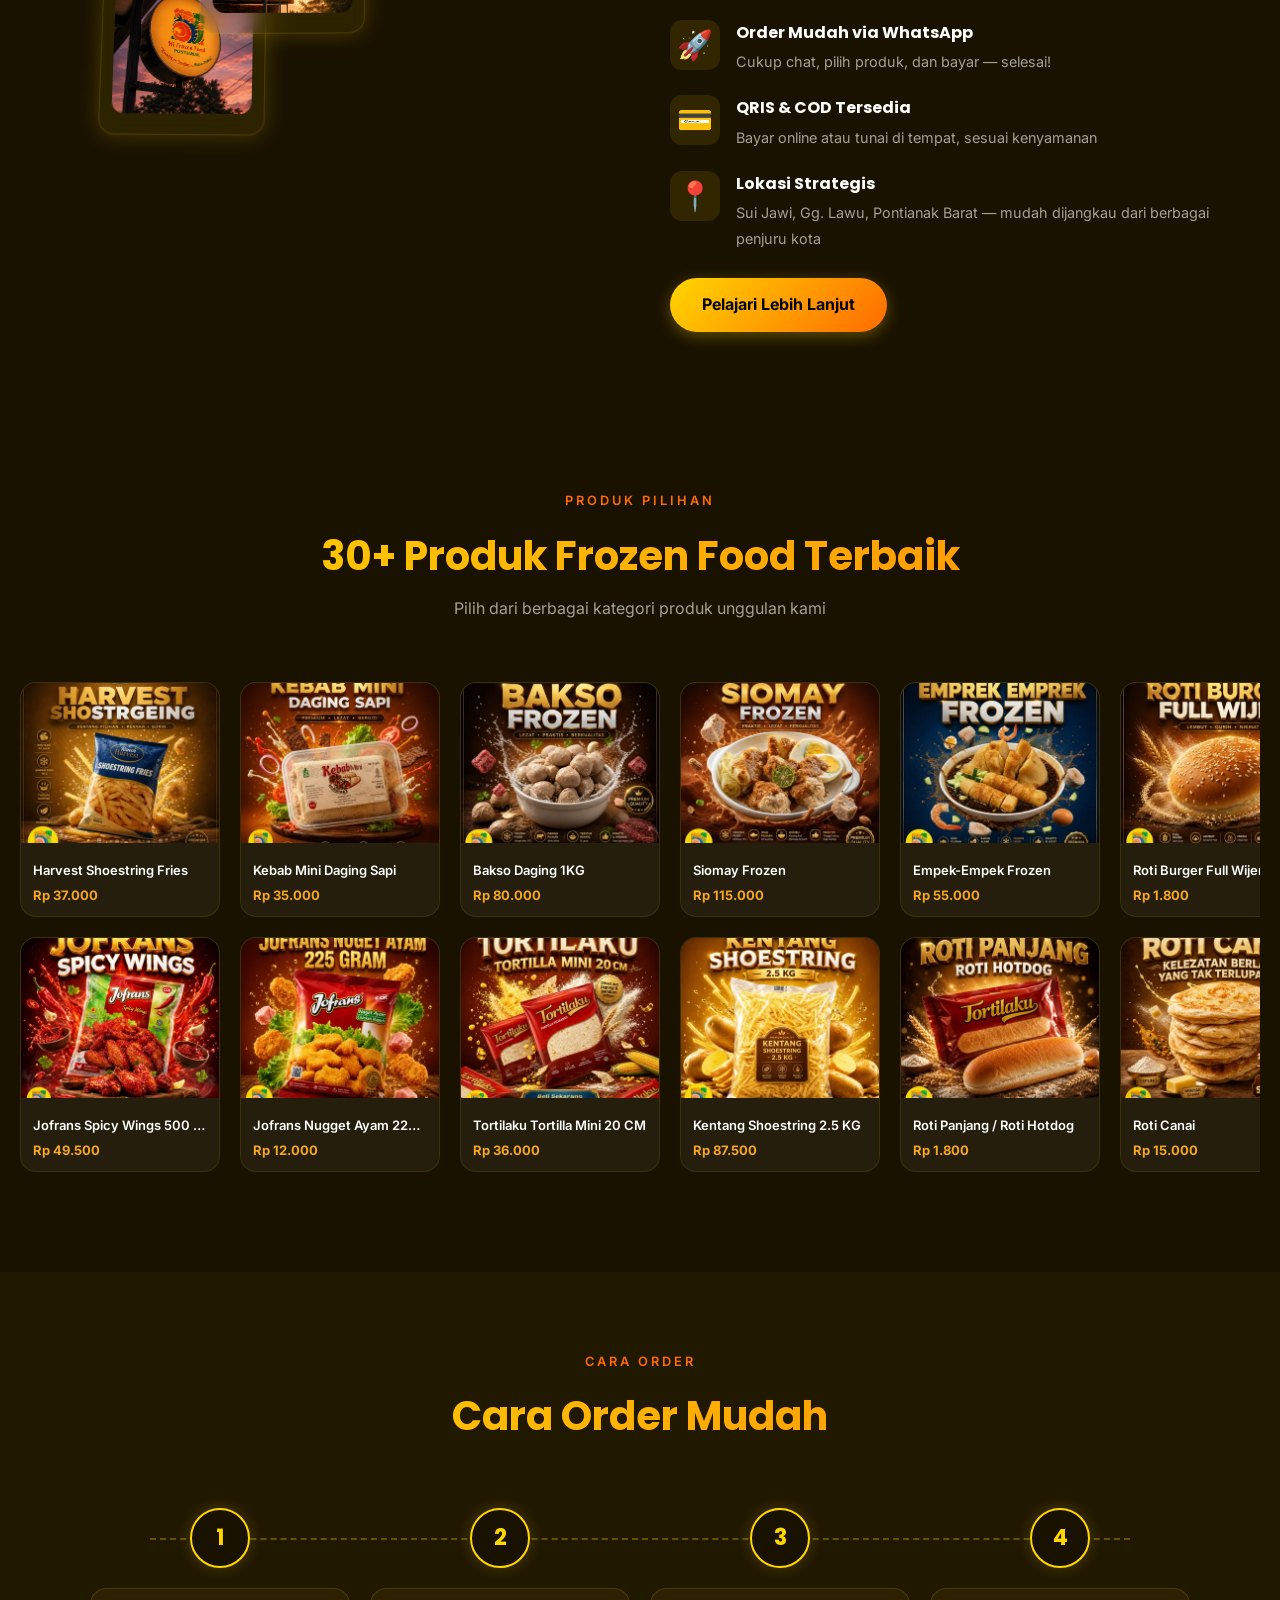
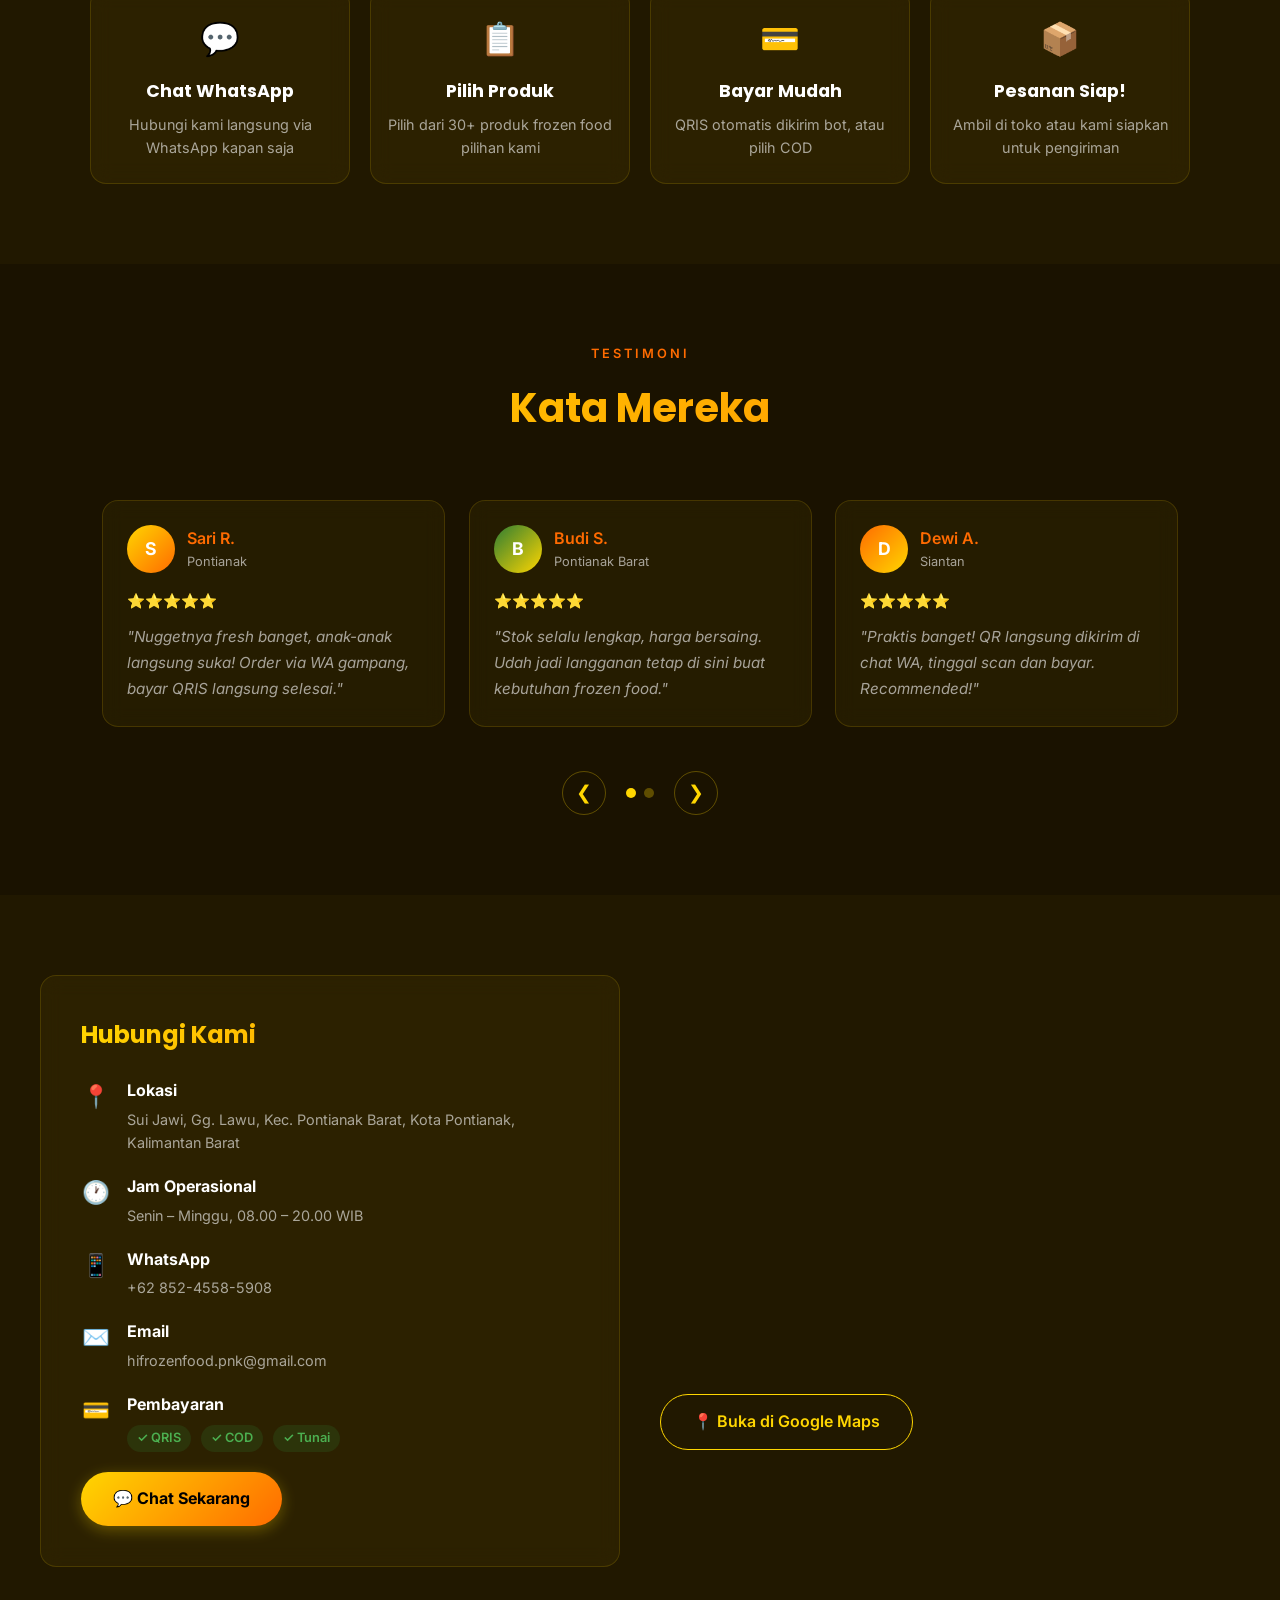
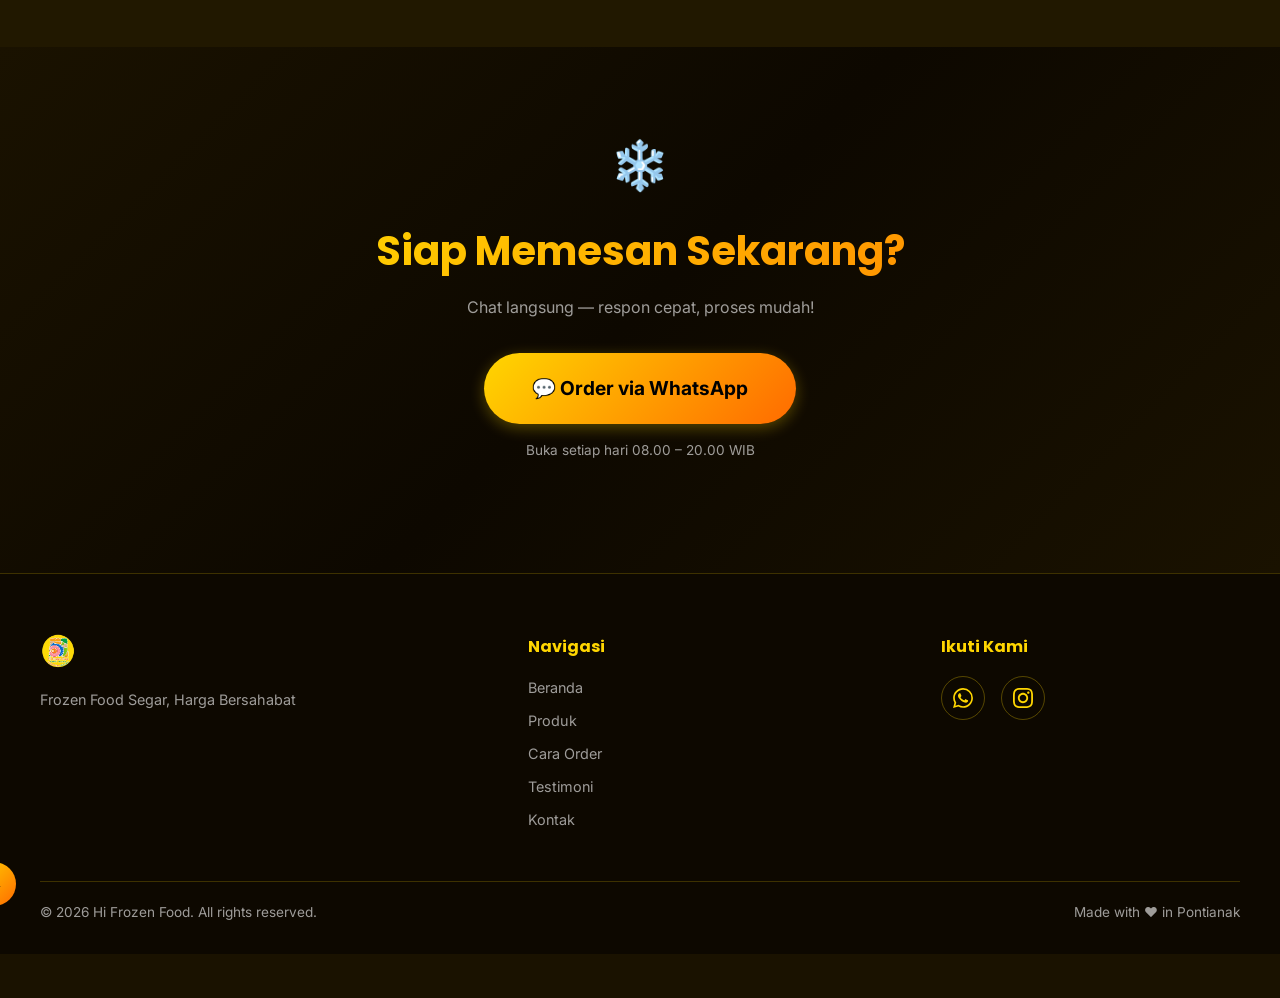
==== commit 6aa994f4: "feat: mobile.css terpisah, hero mobile ringan, fix marquee row 2 - Buat assets/css/mobile.css: semua" ====
--- a/index.html
+++ b/index.html
@@ -24,6 +24,7 @@
   <link rel="stylesheet" href="assets/css/testimonial.css">
   <link rel="stylesheet" href="assets/css/contact.css">
   <link rel="stylesheet" href="assets/css/footer.css">
+  <link rel="stylesheet" href="assets/css/mobile.css">
 </head>
 
 <body>
--- a/assets/css/main.css
+++ b/assets/css/main.css
@@ -92,89 +92,10 @@
     }
 
 /* ================================================================
-       RESPONSIVE
+       RESPONSIVE — lihat assets/css/mobile.css
        ================================================================ */
     @media (max-width: 1024px) {
       .product-card { flex: 0 0 180px; }
       .product-image-wrap { height: 155px; }
       .testi-card { flex: 0 0 50%; }
     }
-    @media (max-width: 768px) {
-      /* ── Global overflow ─────────────────────────────────────── */
-      *, section, div { max-width: 100%; }
-      /* Marquee perlu width: max-content agar gambar tampil penuh */
-      .marquee-row, .marquee-row--left, .marquee-row--right { max-width: none !important; }
-      .product-card-mini { max-width: 200px !important; flex-shrink: 0; }
-      section { overflow-x: hidden; width: 100%; }
-      .container { padding-left: 16px !important; padding-right: 16px !important; }
-
-      /* ── Navbar ─────────────────────────────────────────────── */
-      .nav-menu { display: none; }
-      .nav-cta { display: none; }
-      .hamburger { display: flex; }
-
-      /* ── Heading global ─────────────────────────────────────── */
-      h1 { font-size: clamp(1.8rem, 6vw, 2.4rem) !important; }
-      h2 { font-size: clamp(1.6rem, 5vw, 2rem) !important; }
-      .products-section h2 { font-size: 1.6rem !important; }
-
-      /* ── Stats ──────────────────────────────────────────────── */
-      .stats-grid { grid-template-columns: repeat(2, 1fr); gap: 20px; }
-      .hero-stats { gap: 24px; }
-
-      /* ── Order timeline ─────────────────────────────────────── */
-      .order-timeline { flex-direction: column; }
-      .order-timeline::before { display: none; }
-
-      /* ── Contact ────────────────────────────────────────────── */
-      .contact-section .container { grid-template-columns: 1fr; }
-
-      /* ── Footer ─────────────────────────────────────────────── */
-      .footer-grid { grid-template-columns: 1fr; text-align: center; }
-      .footer-social { justify-content: center; }
-
-      /* ── Testimonial ────────────────────────────────────────── */
-      .testi-card { flex: 0 0 100%; }
-
-      /* ── Produk marquee: percepat di mobile ────────────────── */
-      .marquee-row--left { animation-duration: 20s !important; }
-      .marquee-row--right { animation-duration: 20s !important; }
-      .products-section * {
-        animation-delay: 0s !important;
-        transition-delay: 0s !important;
-      }
-
-      /* ── Animasi: matikan di mobile ─────────────────────────── */
-      .reveal {
-        opacity: 1 !important;
-        transform: none !important;
-        transition: none !important;
-      }
-      .product-card { transition: none !important; will-change: auto !important; }
-      .product-card:hover { transform: none; }
-      .product-card-mini { transition: none !important; }
-      .product-card-mini:hover { transform: none; box-shadow: none; }
-
-      /* ── Buttons CTA ────────────────────────────────────────── */
-      .btn-primary, .btn-secondary {
-        white-space: nowrap;
-        font-size: 0.95rem;
-        padding: 14px 24px;
-        width: auto;
-        max-width: 90%;
-      }
-    }
-
-    @media (max-width: 480px) {
-      /* ── Stats compact ──────────────────────────────────────── */
-      .stat-item .stat-number,
-      .hero-stat .hero-stat-number { font-size: 2rem; }
-      .stats-grid { gap: 12px; padding: 0 8px; }
-      .stat-item .stat-label { font-size: 0.78rem; }
-      .products-section { padding: 50px 0; }
-      h2 { font-size: 1.5rem !important; }
-    }
-
-    @media (min-width: 769px) {
-      .mobile-menu { display: none !important; }
-    }
--- a/assets/css/navbar.css
+++ b/assets/css/navbar.css
@@ -107,25 +107,7 @@
     .hamburger.active span:nth-child(2) { opacity: 0; }
     .hamburger.active span:nth-child(3) { transform: rotate(-45deg) translate(5px, -5px); }
 
-    @media (max-width: 768px) {
-      .nav-logo {
-        display: flex;
-        align-items: center;
-        gap: 8px;
-      }
-      .nav-logo img { width: 32px; height: 32px; }
-      .nav-logo-text {
-        display: block;
-        font-size: 0.95rem;
-        font-weight: 700;
-        color: var(--primary);
-        white-space: nowrap;
-      }
-      .nav-menu { display: none; }
-      .nav-cta { display: none; }
-      .hamburger { display: flex; }
-      .navbar .container { padding: 0 16px; }
-    }
+    /* Mobile navbar: lihat assets/css/mobile.css */
 
     /* Mobile Menu */
     .mobile-menu {
--- a/assets/css/hero.css
+++ b/assets/css/hero.css
@@ -234,20 +234,4 @@
       100% { transform: translateX(-50%); }
     }
 
-    @media (max-width: 768px) {
-      .hero {
-        width: 100%;
-        max-width: 100vw;
-        min-height: 100svh;
-        min-height: 100vh;
-        padding: 80px 16px 40px;
-        overflow: hidden;
-        background-size: cover;
-        background-position: center center;
-      }
-      .hero h1 { font-size: clamp(1.8rem, 6vw, 2.4rem); }
-      .hero-sub { font-size: 0.95rem; }
-      .hero-sub2 { font-size: 0.8rem; letter-spacing: 2px; }
-      .hero-buttons { flex-direction: column; align-items: center; }
-      .snowflake-decor { width: 180px; height: 180px; }
-    }
+    /* Mobile hero: lihat assets/css/mobile.css */
--- a/assets/css/about.css
+++ b/assets/css/about.css
@@ -116,89 +116,4 @@
     .about-feature h4 { font-family: var(--font-heading); font-size: 1rem; margin-bottom: 4px; }
     .about-feature p { color: var(--text-muted); font-size: 0.9rem; margin: 0; }
 
-    @media (max-width: 768px) {
-      .about-section {
-        padding: 48px 20px;
-      }
-      .about-section .container {
-        display: flex;
-        flex-direction: column;
-        gap: 28px;
-      }
-      .about-visual {
-        display: none;
-      }
-      .about-content {
-        width: 100%;
-        padding: 0;
-        text-align: left;
-      }
-      .about-content .section-label,
-      .about-content .section-tag {
-        text-align: left;
-        display: block;
-      }
-      .about-content h2 {
-        font-size: 1.45rem !important;
-        line-height: 1.35 !important;
-        text-align: left !important;
-        margin-bottom: 12px;
-        word-break: keep-all;
-        overflow-wrap: break-word;
-        hyphens: none;
-      }
-      .about-content p {
-        font-size: 0.88rem;
-        line-height: 1.65;
-        text-align: left;
-        color: var(--text-muted);
-      }
-      .about-features {
-        display: flex;
-        flex-direction: column;
-        gap: 14px;
-        margin-top: 20px;
-      }
-      .about-feature {
-        display: flex;
-        flex-direction: row;
-        align-items: flex-start;
-        gap: 14px;
-        width: 100%;
-      }
-      .about-feature-icon {
-        width: 44px;
-        height: 44px;
-        min-width: 44px;
-        font-size: 1.3rem;
-        flex-shrink: 0;
-      }
-      .about-feature > div:last-child {
-        flex: 1;
-        min-width: 0;
-      }
-      .about-feature h4 {
-        font-size: 0.92rem;
-        font-weight: 600;
-        margin-bottom: 3px;
-        line-height: 1.3;
-      }
-      .about-feature p {
-        font-size: 0.82rem;
-        line-height: 1.5;
-        margin: 0;
-      }
-      .about-content .btn-primary {
-        margin-top: 20px;
-        font-size: 0.9rem;
-        padding: 12px 22px;
-        white-space: nowrap;
-        display: inline-flex;
-      }
-      .stats-grid { grid-template-columns: repeat(2, 1fr); gap: 16px; }
-    }
-
-    @media (max-width: 480px) {
-      .stat-item .stat-number { font-size: 1.9rem; }
-      .stats-grid { gap: 10px; }
-    }
+    /* Mobile about: lihat assets/css/mobile.css */
--- a/assets/css/testimonial.css
+++ b/assets/css/testimonial.css
@@ -94,10 +94,4 @@
     .testi-avatar-5 { background: linear-gradient(135deg, #2E7D32, #FF6B00); }
     .testi-avatar-6 { background: linear-gradient(135deg, #FF6B00, #2E7D32); }
 
-    @media (max-width: 768px) {
-      .testi-section { padding: 60px 16px; }
-      .testi-carousel { overflow: hidden; max-width: 100%; }
-      .testi-track { overflow: hidden; }
-      .testi-card { flex: 0 0 100%; max-width: 100%; padding: 8px 0; }
-      .testi-card-inner { padding: 20px 16px; }
-    }
+    /* Mobile testimonial: lihat assets/css/mobile.css */
--- a/assets/css/footer.css
+++ b/assets/css/footer.css
@@ -69,32 +69,7 @@
     }
     .footer-bottom p { color: var(--text-muted); font-size: 0.85rem; }
 
-    @media (max-width: 768px) {
-      .footer { padding: 48px 20px 24px; }
-      .footer-grid { gap: 28px; }
-
-      /* Kolom pertama: brand + tagline rata tengah */
-      .footer-grid > div:first-child { text-align: center; }
-      .footer-brand { text-align: center; width: 100%; }
-      .footer-brand img { display: block; margin: 0 auto 8px; }
-      .footer-tagline { text-align: center; width: 100%; }
-
-      /* Footer bottom: stack vertikal */
-      .footer-bottom {
-        flex-direction: column;
-        text-align: center;
-        gap: 6px;
-      }
-
-      /* Sembunyikan elemen dekorasi bulat/blob */
-      .footer-blob, .footer-decor,
-      [class*="blob"], [class*="decor"] {
-        display: none !important;
-      }
-
-      /* Float-top: sesuaikan posisi agar tidak tumpang tindih */
-      .float-top { bottom: 20px; right: 20px; }
-    }
+    /* Mobile footer: lihat assets/css/mobile.css */
 
 /* ================================================================
        FLOATING BUTTONS
--- a/assets/css/mobile.css
+++ b/assets/css/mobile.css
@@ -0,0 +1,253 @@
+/* ================================================================
+   MOBILE.CSS — Semua style khusus mobile di sini
+   Berlaku untuk: max-width 768px (dan 480px untuk layar kecil)
+   Desktop tidak tersentuh sama sekali oleh file ini.
+   ================================================================ */
+
+/* ----------------------------------------------------------------
+   GLOBAL MOBILE
+   ---------------------------------------------------------------- */
+@media (max-width: 768px) {
+  *, *::before, *::after { box-sizing: border-box; }
+  section { overflow-x: hidden; width: 100%; }
+  .container { padding-left: 16px !important; padding-right: 16px !important; }
+
+  /* Heading global */
+  h1 { font-size: clamp(1.8rem, 6vw, 2.4rem) !important; }
+  h2 { font-size: clamp(1.6rem, 5vw, 2rem) !important; }
+
+  /* Buttons */
+  .btn-primary, .btn-secondary {
+    white-space: nowrap;
+    font-size: 0.95rem;
+    padding: 14px 24px;
+    width: auto;
+    max-width: 90%;
+  }
+
+  /* Animasi berat: matikan di mobile */
+  .reveal {
+    opacity: 1 !important;
+    transform: none !important;
+    transition: none !important;
+  }
+  .product-card { transition: none !important; will-change: auto !important; }
+  .product-card:hover { transform: none; }
+  .product-card-mini { transition: none !important; }
+  .product-card-mini:hover { transform: none; box-shadow: none; }
+
+  /* Sembunyikan desktop-only */
+  .mobile-hidden { display: none !important; }
+}
+
+@media (min-width: 769px) {
+  .mobile-menu { display: none !important; }
+  .mobile-only { display: none !important; }
+}
+
+/* ----------------------------------------------------------------
+   NAVBAR MOBILE
+   ---------------------------------------------------------------- */
+@media (max-width: 768px) {
+  .nav-logo {
+    display: flex;
+    align-items: center;
+    gap: 8px;
+  }
+  .nav-logo img { width: 32px; height: 32px; }
+  .nav-logo-text {
+    display: block;
+    font-size: 0.95rem;
+    font-weight: 700;
+    color: var(--primary);
+    white-space: nowrap;
+  }
+  .nav-menu { display: none; }
+  .nav-cta { display: none; }
+  .hamburger { display: flex; }
+  .navbar .container { padding: 0 16px; }
+}
+
+/* ----------------------------------------------------------------
+   HERO MOBILE — gambar ringan dari folder mobile/
+   ---------------------------------------------------------------- */
+@media (max-width: 768px) {
+  .hero {
+    background-image: url('../images/mobile/hero-bg.webp') !important;
+    background-size: cover !important;
+    background-position: center center !important;
+    width: 100%;
+    max-width: 100vw;
+    min-height: 100svh;
+    min-height: 100vh;
+    padding: 80px 16px 40px;
+    overflow: hidden;
+  }
+  .hero h1 { font-size: clamp(1.8rem, 6vw, 2.4rem); }
+  .hero-sub { font-size: 0.95rem; }
+  .hero-sub2 { font-size: 0.8rem; letter-spacing: 2px; }
+  .hero-buttons { flex-direction: column; align-items: center; }
+  .snowflake-decor { width: 180px; height: 180px; }
+}
+
+/* ----------------------------------------------------------------
+   STATS MOBILE
+   ---------------------------------------------------------------- */
+@media (max-width: 768px) {
+  .stats-grid { grid-template-columns: repeat(2, 1fr); gap: 20px; }
+  .hero-stats { gap: 24px; }
+}
+
+@media (max-width: 480px) {
+  .stat-item .stat-number,
+  .hero-stat .hero-stat-number { font-size: 2rem; }
+  .stats-grid { gap: 12px; padding: 0 8px; }
+  .stat-item .stat-label { font-size: 0.78rem; }
+}
+
+/* ----------------------------------------------------------------
+   PRODUK MARQUEE MOBILE
+   Fix: row ke-2 tidak terlihat karena translateX(-50%) off-screen.
+   Di mobile pakai arah yang sama (kiri) agar selalu tampil.
+   ---------------------------------------------------------------- */
+@media (max-width: 768px) {
+  .products-section { padding: 50px 0; }
+  .products-section h2 { font-size: 1.6rem !important; }
+
+  /* Pastikan wrapper tidak clip row secara vertikal */
+  .marquee-wrapper {
+    overflow: hidden;
+    width: 100%;
+    max-width: 100vw;
+    display: flex;
+    flex-direction: column;
+    gap: 16px;
+  }
+
+  /* Kedua row: max-width none agar tidak terpotong */
+  .marquee-row,
+  .marquee-row--left,
+  .marquee-row--right {
+    max-width: none !important;
+    width: max-content !important;
+    flex-shrink: 0;
+  }
+
+  .product-card-mini {
+    max-width: 170px !important;
+    width: 170px !important;
+    flex-shrink: 0;
+  }
+
+  /* Row 2 di mobile: scroll kiri (sama seperti row 1) agar selalu visible.
+     translateX(-50%) di row kanan menyebabkan row mulai off-screen kiri. */
+  .marquee-row--right {
+    animation: marquee-left 22s linear infinite !important;
+  }
+
+  /* Kecepatan sedikit berbeda agar terasa dua jalur berbeda */
+  .marquee-row--left { animation-duration: 18s !important; }
+}
+
+@media (max-width: 480px) {
+  .product-card-mini {
+    max-width: 150px !important;
+    width: 150px !important;
+  }
+  .product-card-mini img { height: 130px; }
+}
+
+/* ----------------------------------------------------------------
+   ABOUT MOBILE
+   ---------------------------------------------------------------- */
+@media (max-width: 768px) {
+  .about-section { padding: 48px 20px; }
+  .about-section .container {
+    display: flex;
+    flex-direction: column;
+    gap: 28px;
+  }
+  .about-visual { display: none; }
+  .about-content {
+    width: 100%;
+    padding: 0;
+    text-align: left;
+  }
+  .about-content .section-label,
+  .about-content .section-tag { text-align: left; display: block; }
+  .about-content h2 {
+    font-size: 1.45rem !important;
+    line-height: 1.35 !important;
+    text-align: left !important;
+    margin-bottom: 12px;
+    word-break: keep-all;
+  }
+  .about-content p {
+    font-size: 0.88rem;
+    line-height: 1.65;
+    text-align: left;
+    color: var(--text-muted);
+  }
+  .about-features { display: flex; flex-direction: column; gap: 14px; margin-top: 20px; }
+  .about-feature {
+    display: flex;
+    flex-direction: row;
+    align-items: flex-start;
+    gap: 14px;
+    width: 100%;
+  }
+  .about-feature-icon {
+    width: 44px; height: 44px; min-width: 44px;
+    font-size: 1.3rem; flex-shrink: 0;
+  }
+  .about-feature > div:last-child { flex: 1; min-width: 0; }
+  .about-feature h4 { font-size: 0.92rem; font-weight: 600; margin-bottom: 3px; }
+  .about-feature p { font-size: 0.82rem; line-height: 1.5; margin: 0; }
+  .about-content .btn-primary {
+    margin-top: 20px; font-size: 0.9rem; padding: 12px 22px;
+    white-space: nowrap; display: inline-flex;
+  }
+}
+
+/* ----------------------------------------------------------------
+   HOW TO ORDER MOBILE
+   ---------------------------------------------------------------- */
+@media (max-width: 768px) {
+  .order-timeline { flex-direction: column; }
+  .order-timeline::before { display: none; }
+}
+
+/* ----------------------------------------------------------------
+   TESTIMONIAL MOBILE
+   ---------------------------------------------------------------- */
+@media (max-width: 768px) {
+  .testi-section { padding: 60px 16px; }
+  .testi-carousel { overflow: hidden; max-width: 100%; }
+  .testi-track { overflow: hidden; }
+  .testi-card { flex: 0 0 100%; max-width: 100%; padding: 8px 0; }
+  .testi-card-inner { padding: 20px 16px; }
+}
+
+/* ----------------------------------------------------------------
+   CONTACT MOBILE
+   ---------------------------------------------------------------- */
+@media (max-width: 768px) {
+  .contact-section .container { grid-template-columns: 1fr; }
+}
+
+/* ----------------------------------------------------------------
+   FOOTER MOBILE
+   ---------------------------------------------------------------- */
+@media (max-width: 768px) {
+  .footer { padding: 48px 20px 24px; }
+  .footer-grid { grid-template-columns: 1fr; text-align: center; gap: 28px; }
+  .footer-grid > div:first-child { text-align: center; }
+  .footer-brand { text-align: center; width: 100%; }
+  .footer-brand img { display: block; margin: 0 auto 8px; }
+  .footer-tagline { text-align: center; width: 100%; }
+  .footer-bottom { flex-direction: column; text-align: center; gap: 6px; }
+  .footer-social { justify-content: center; }
+  .footer-blob, .footer-decor,
+  [class*="blob"], [class*="decor"] { display: none !important; }
+  .float-top { bottom: 20px; right: 20px; }
+}
